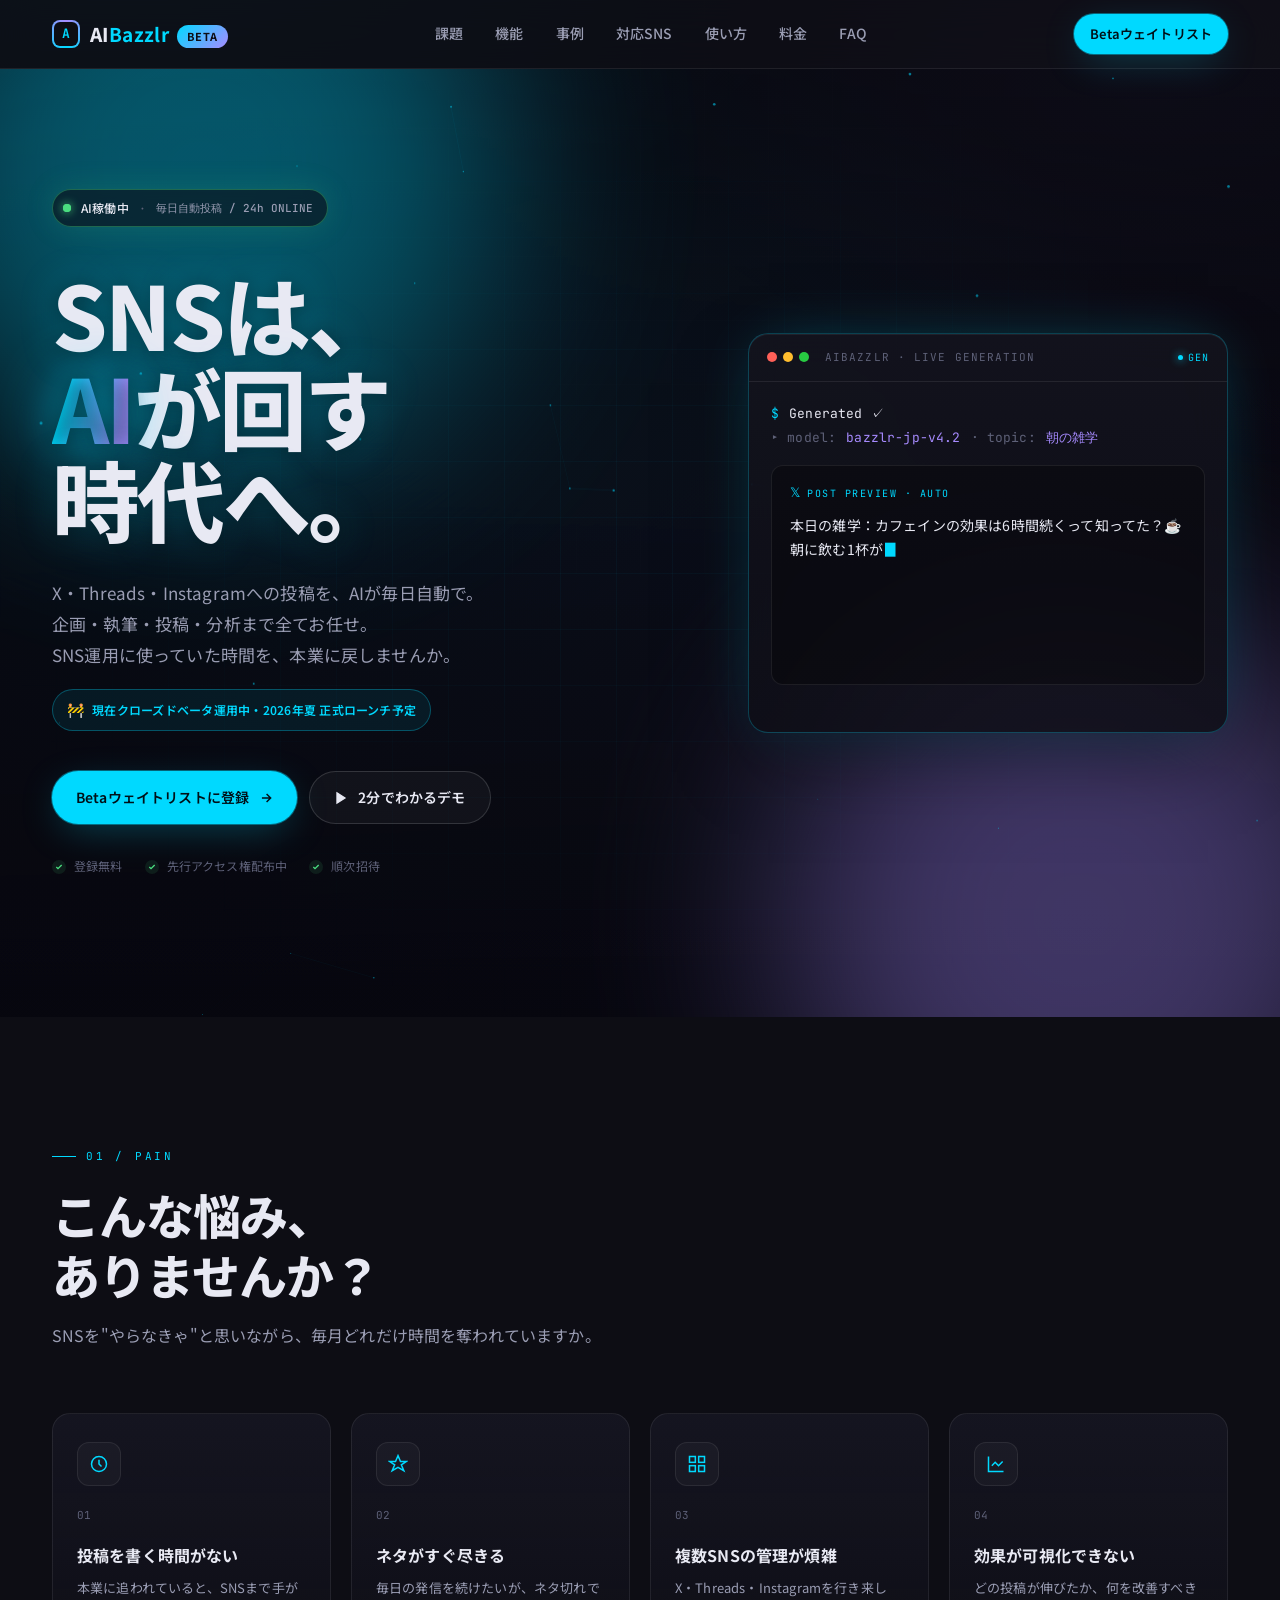
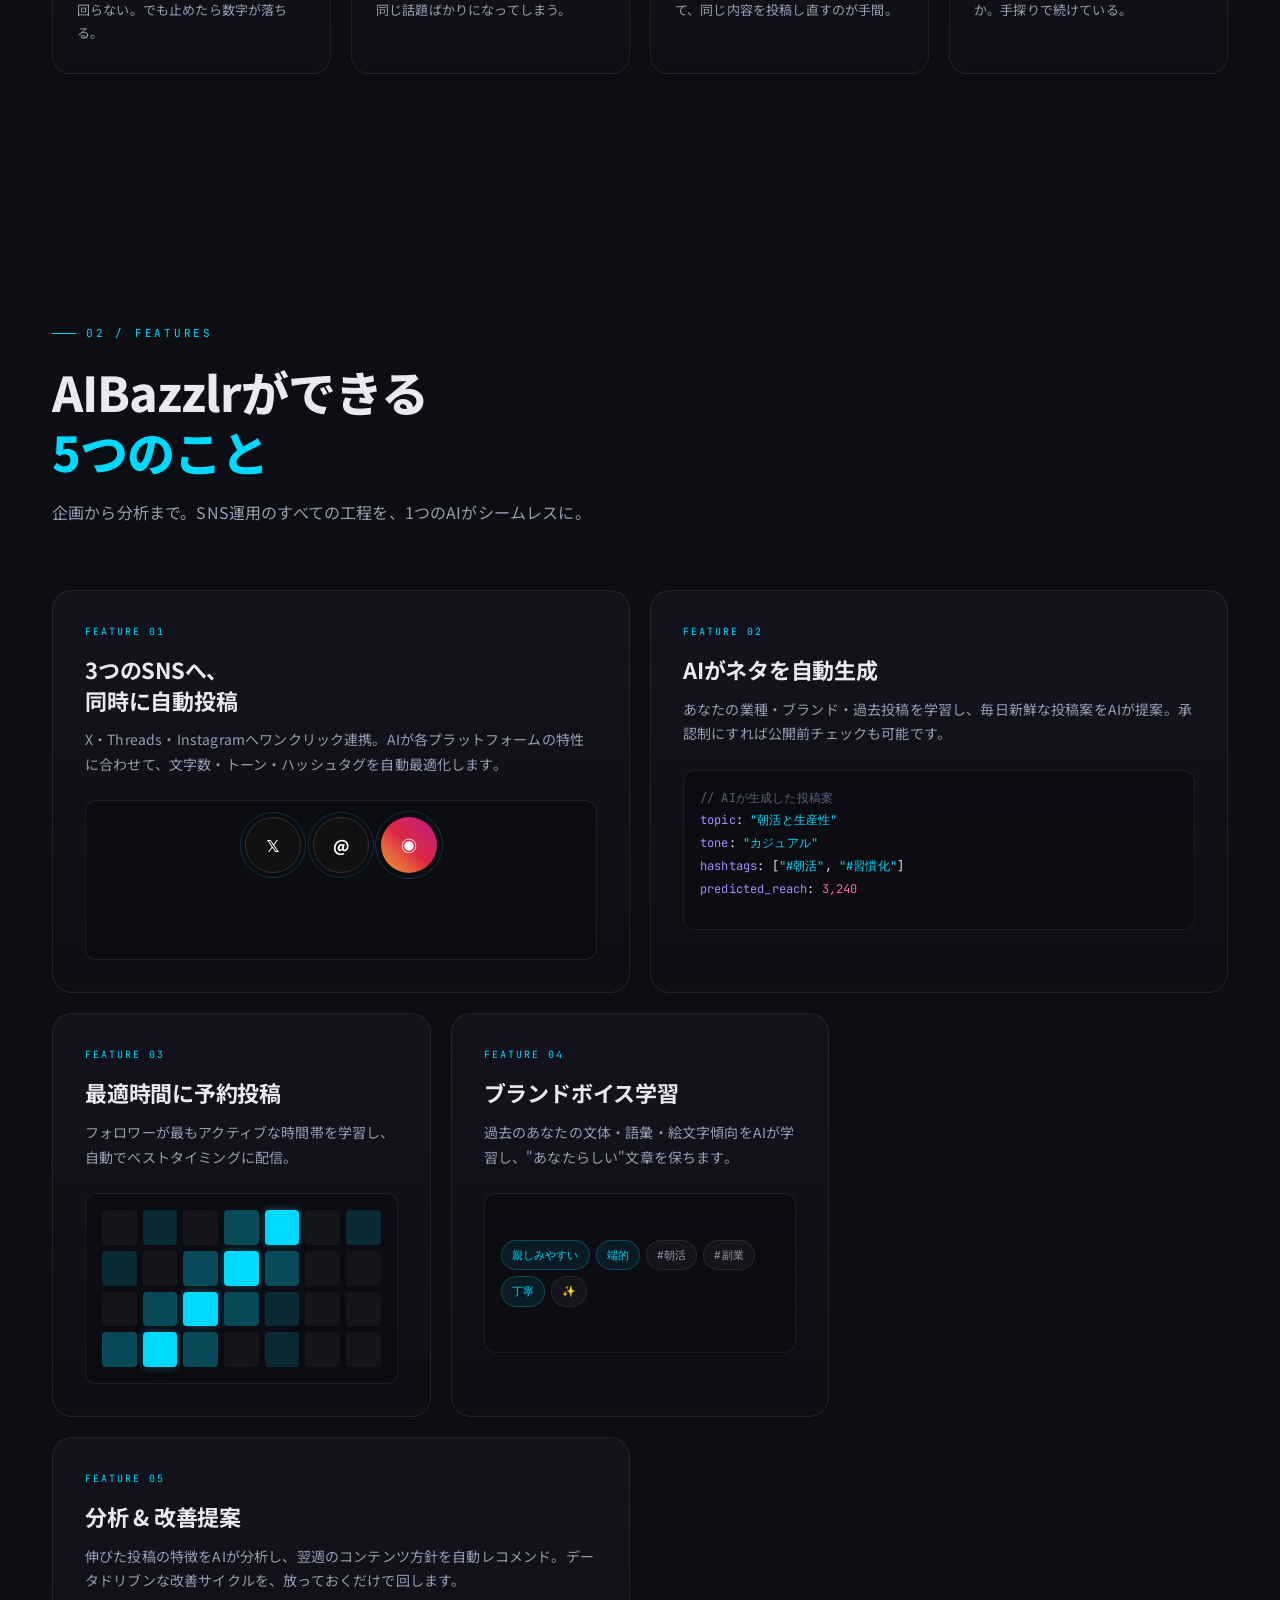
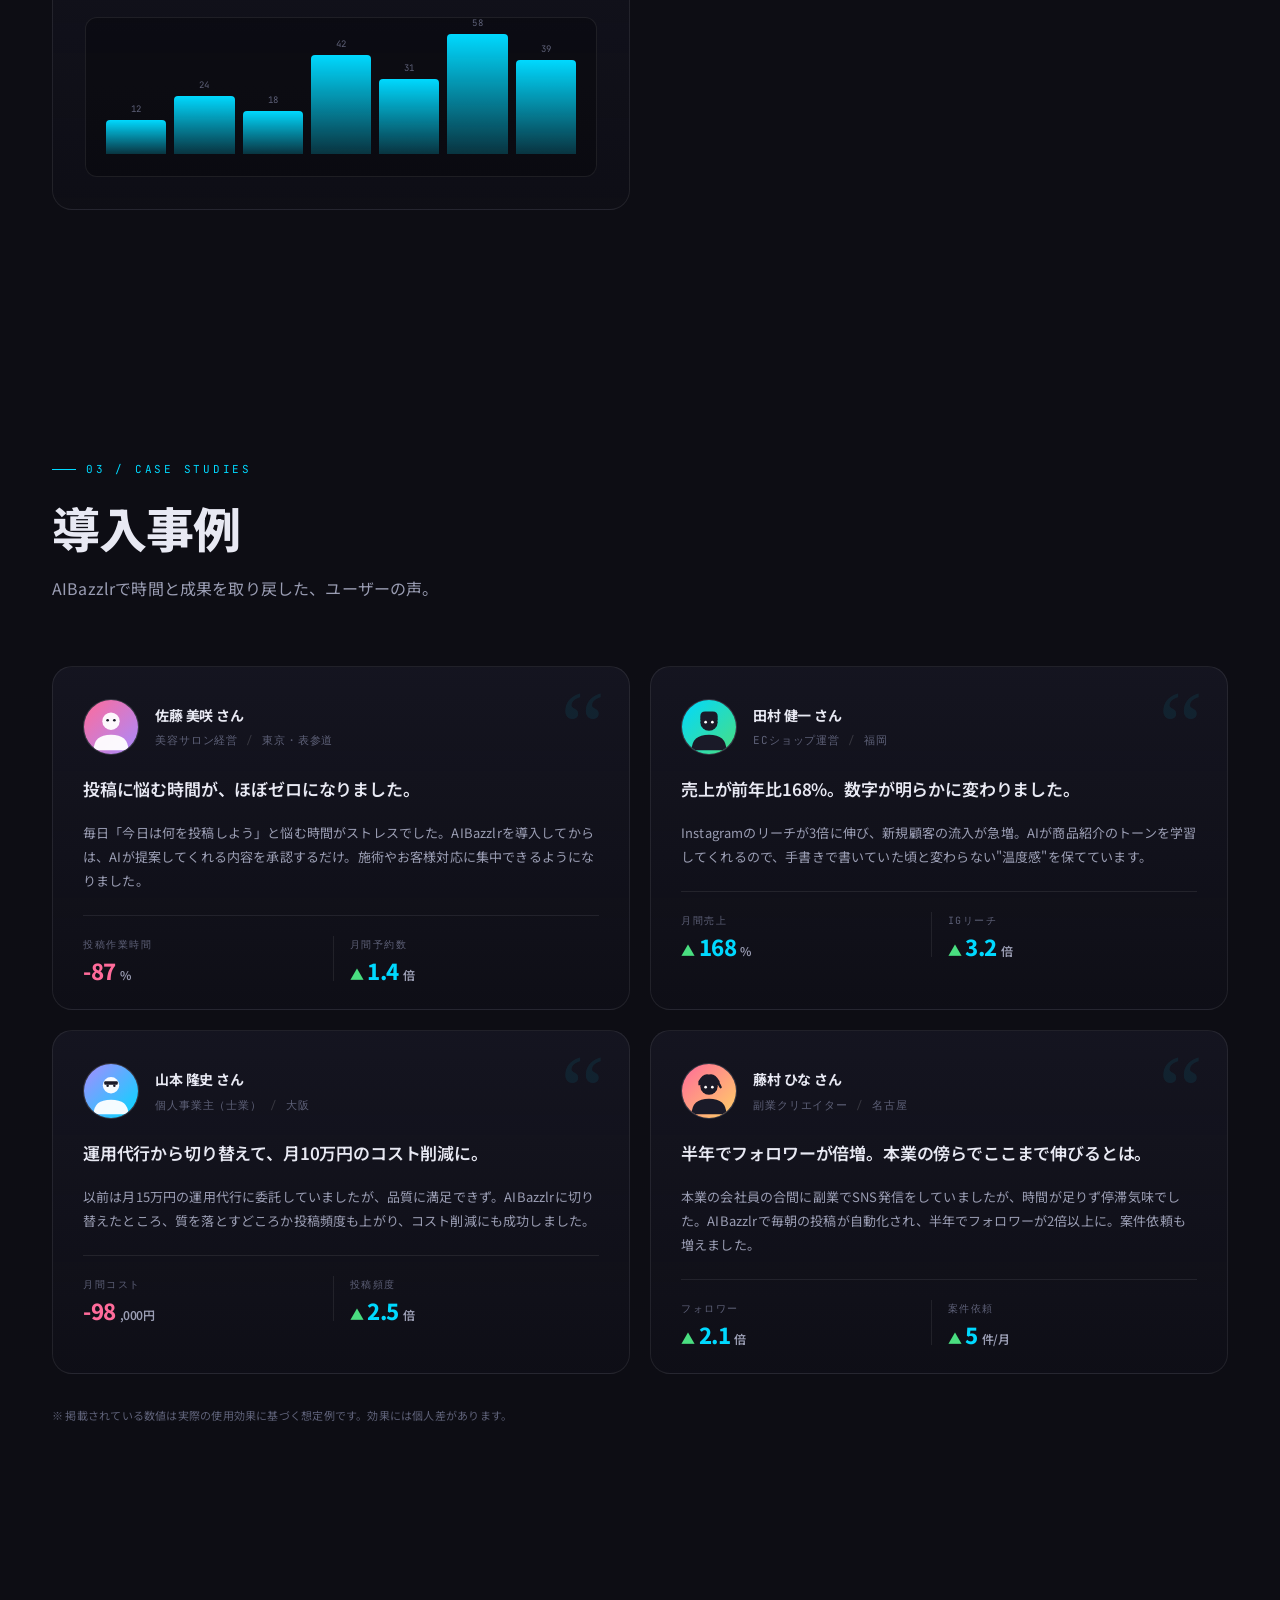
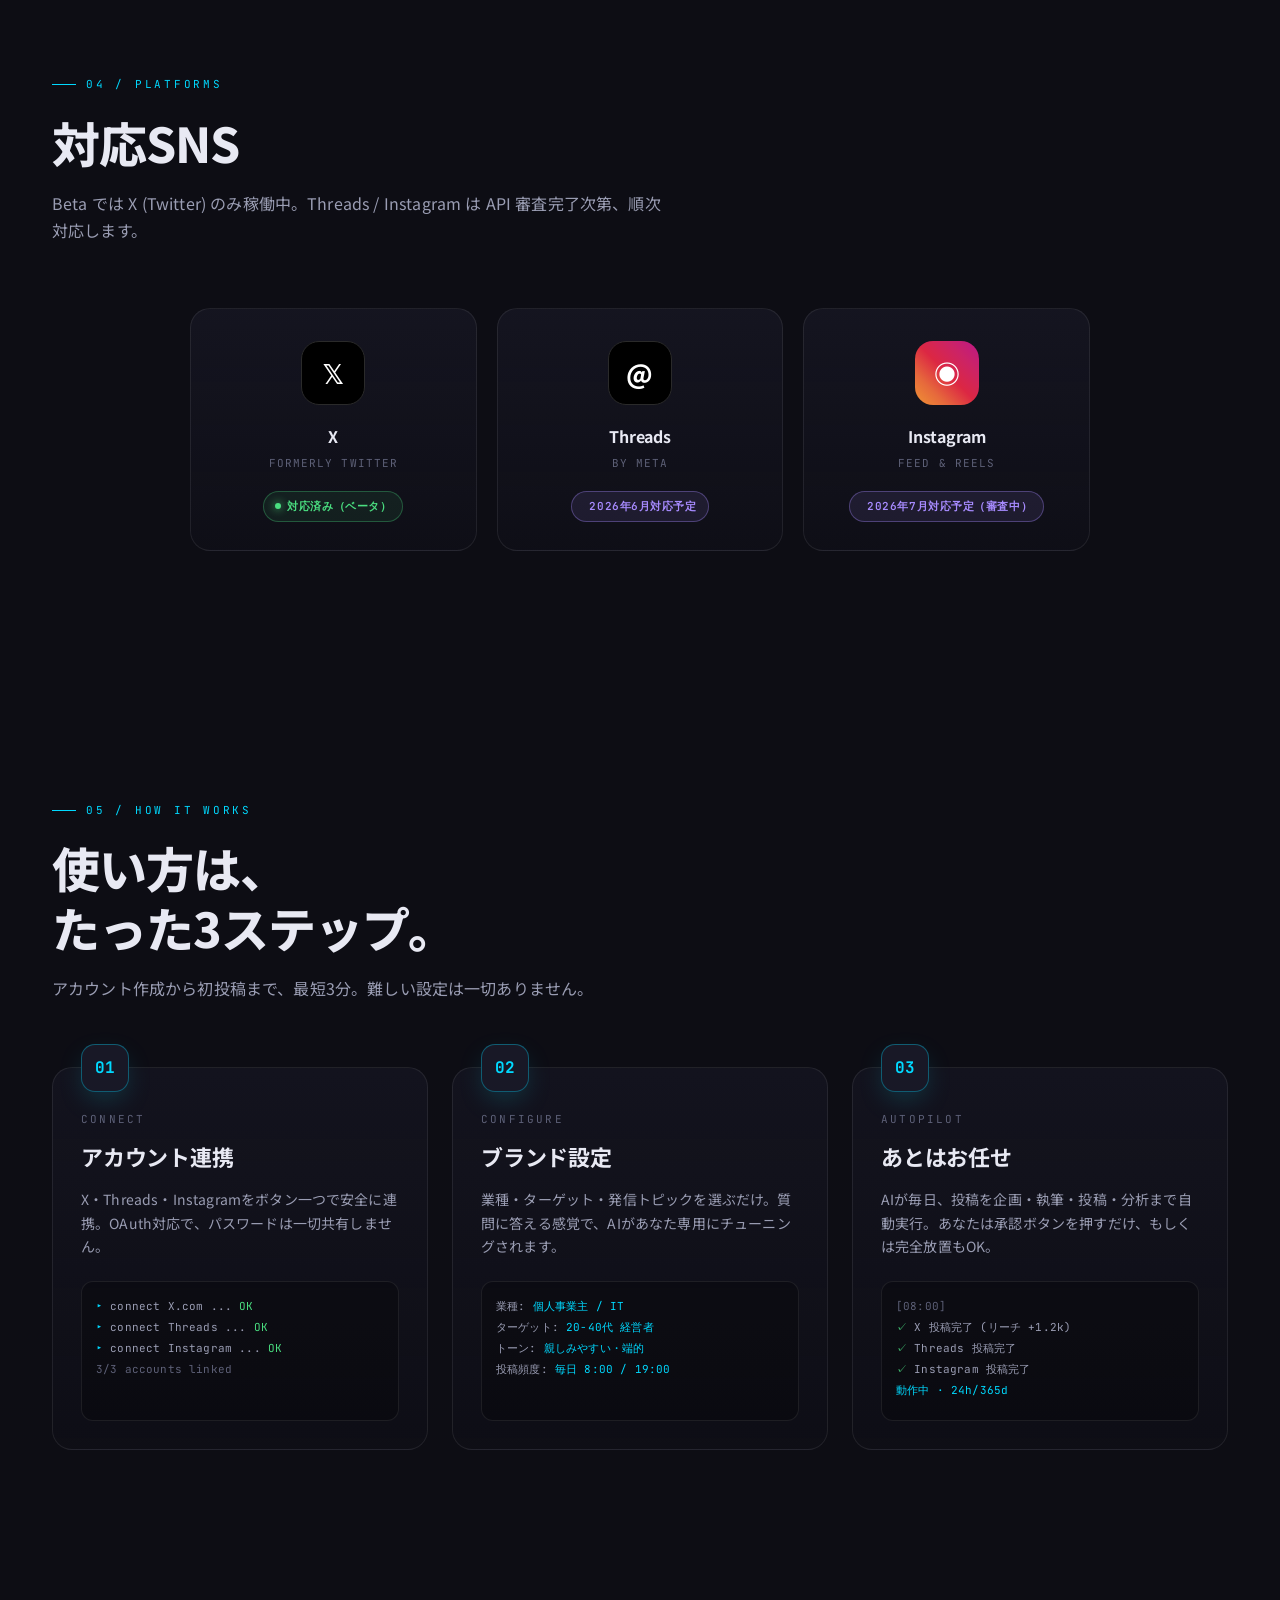
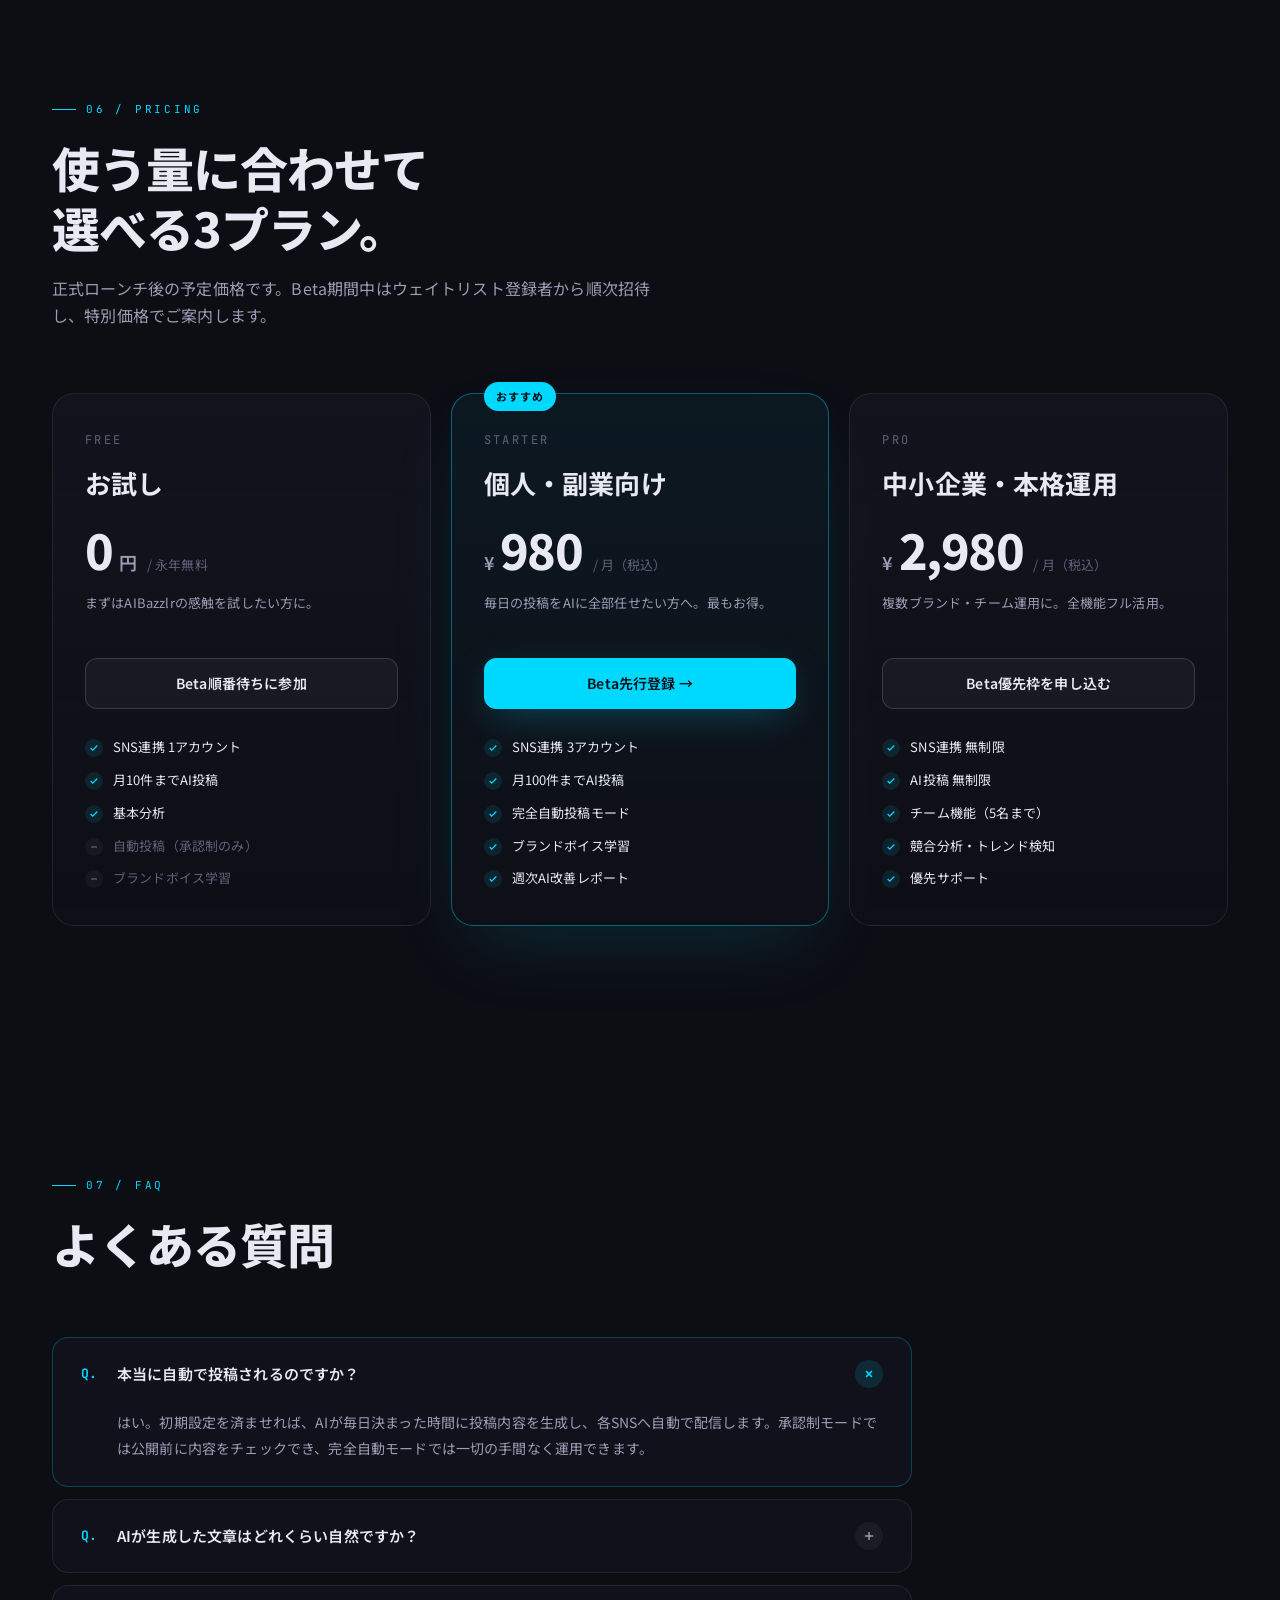
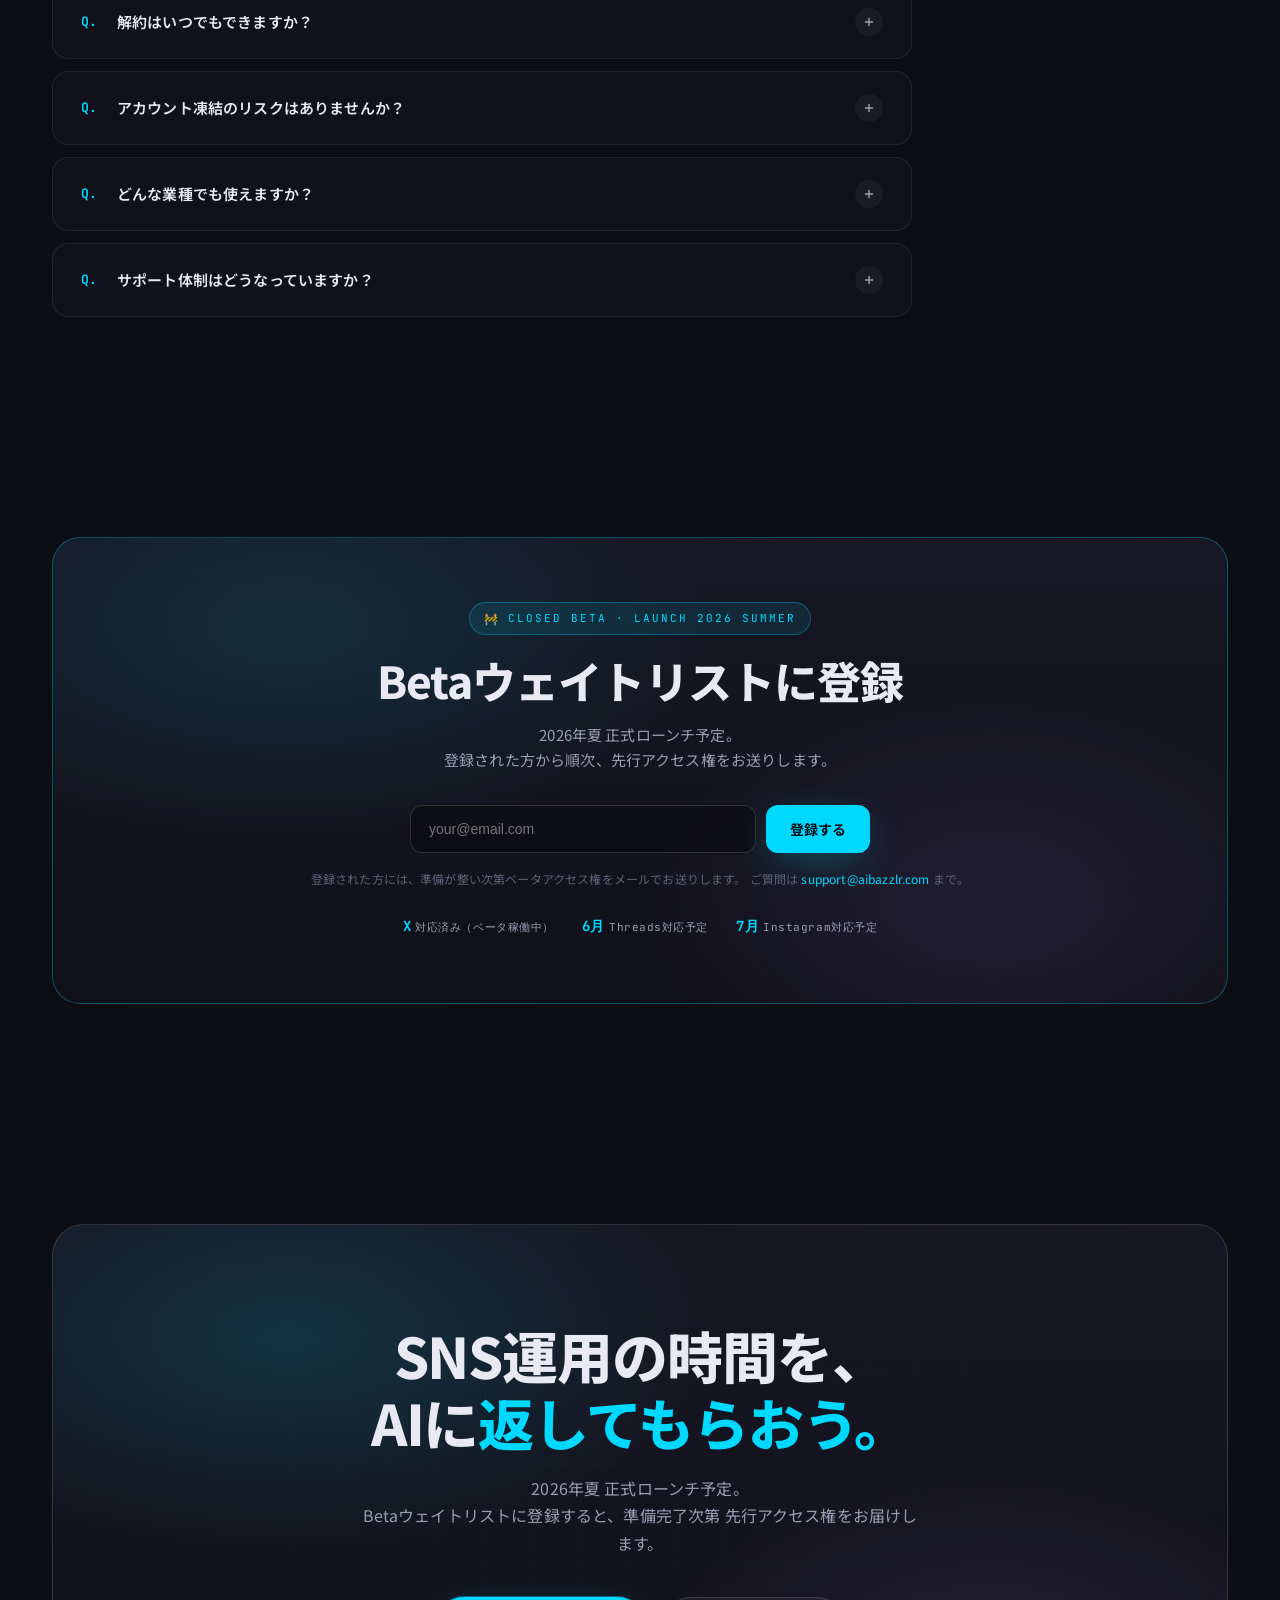
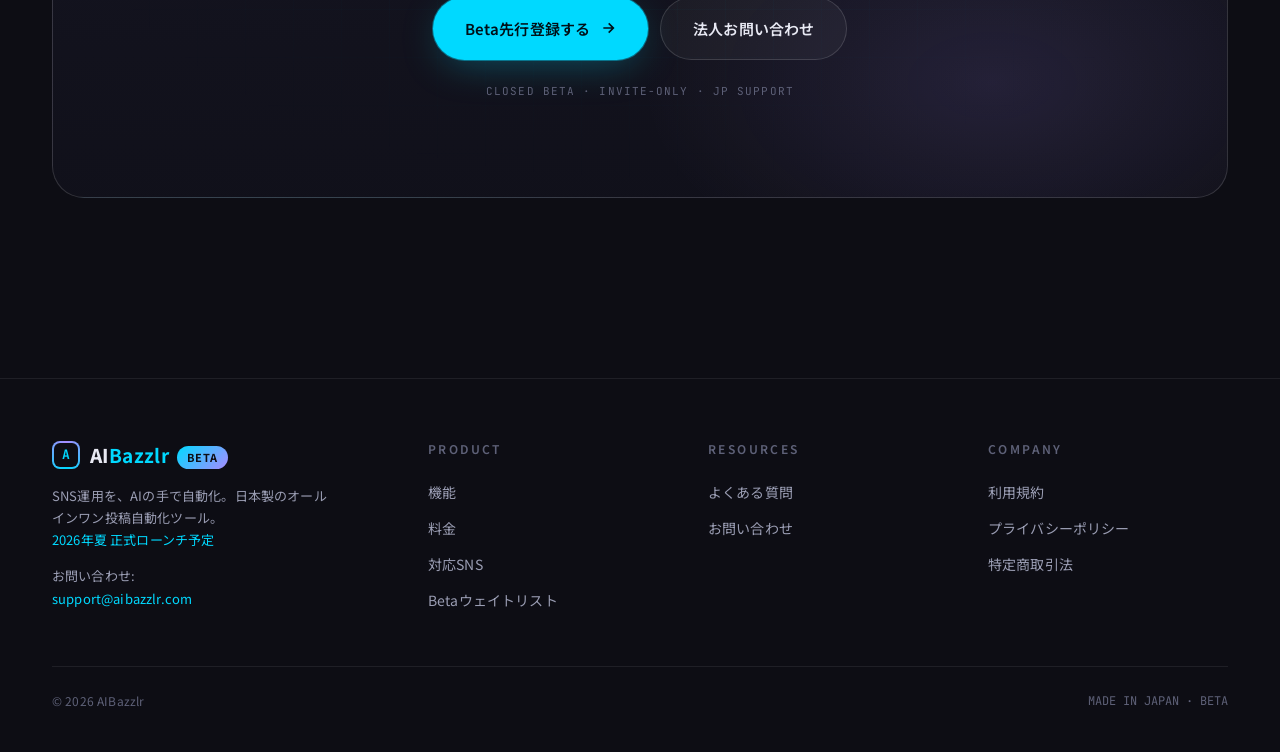
==== index.html @ f36af963 "fix: remove LINE and TikTok from platforms section" ====
<!DOCTYPE html>
<html lang="ja">
<head>
<meta charset="UTF-8">
<meta name="viewport" content="width=device-width, initial-scale=1.0">
<title>AIBazzlr — SNSは、AIが回す時代へ。</title>
<link rel="preconnect" href="https://fonts.googleapis.com">
<link rel="preconnect" href="https://fonts.gstatic.com" crossorigin>
<link href="https://fonts.googleapis.com/css2?family=Noto+Sans+JP:wght@300;400;500;600;700;800;900&family=JetBrains+Mono:wght@400;500;600&display=swap" rel="stylesheet">
<style>
  :root{
    --bg: #0d0d14;
    --bg-2: #12121c;
    --bg-3: #181826;
    --surface: #1a1a28;
    --border: rgba(255,255,255,0.08);
    --border-2: rgba(255,255,255,0.14);
    --text: #e8e9f3;
    --text-2: #9a9db3;
    --text-3: #5e6178;
    --cyan: #00d9ff;
    --cyan-2: #00a8ff;
    --cyan-dim: rgba(0,217,255,0.12);
    --cyan-glow: rgba(0,217,255,0.35);
    --accent-2: #a78bff;
    --accent-3: #ff6b9a;
    --success: #4ade80;
  }

  *{ box-sizing: border-box; margin:0; padding:0; }
  html, body{
    background: var(--bg);
    color: var(--text);
    font-family: "Noto Sans JP", system-ui, sans-serif;
    font-weight: 400;
    letter-spacing: 0.01em;
    line-height: 1.7;
    -webkit-font-smoothing: antialiased;
    overflow-x: hidden;
  }
  .mono{ font-family: "JetBrains Mono", ui-monospace, monospace; letter-spacing: 0; }
  a{ color: inherit; text-decoration: none; }
  button{ font-family: inherit; cursor: pointer; border: none; background: none; color: inherit; }

  /* ============ Global texture ============ */
  body::before{
    content:"";
    position: fixed; inset:0;
    background-image:
      radial-gradient(1200px 600px at 10% -10%, rgba(0,217,255,0.10), transparent 60%),
      radial-gradient(900px 500px at 90% 10%, rgba(167,139,255,0.08), transparent 60%),
      radial-gradient(800px 400px at 50% 110%, rgba(0,217,255,0.06), transparent 60%);
    pointer-events:none;
    z-index: 0;
  }
  body::after{
    content:"";
    position: fixed; inset: 0;
    background-image:
      linear-gradient(rgba(255,255,255,0.02) 1px, transparent 1px),
      linear-gradient(90deg, rgba(255,255,255,0.02) 1px, transparent 1px);
    background-size: 64px 64px;
    mask-image: radial-gradient(ellipse at 50% 30%, rgba(0,0,0,0.9), transparent 70%);
    -webkit-mask-image: radial-gradient(ellipse at 50% 30%, rgba(0,0,0,0.9), transparent 70%);
    pointer-events: none;
    z-index: 0;
  }

  main, nav, footer{ position: relative; z-index: 1; }

  .wrap{ max-width: 1240px; margin: 0 auto; padding: 0 32px; }

  /* ============ NAV ============ */
  nav{
    position: sticky; top: 0;
    backdrop-filter: blur(18px);
    -webkit-backdrop-filter: blur(18px);
    background: rgba(13,13,20,0.7);
    border-bottom: 1px solid var(--border);
    z-index: 50;
  }
  .nav-inner{
    display:flex; align-items:center; justify-content: space-between;
    height: 68px;
  }
  .logo{
    display:flex; align-items:center; gap: 10px;
    font-weight: 800;
    font-size: 19px;
    letter-spacing: 0.02em;
  }
  .logo-mark{
    width: 28px; height: 28px;
    position: relative;
    display: grid; place-items: center;
  }
  .logo-mark::before{
    content:""; position:absolute; inset:0;
    background: conic-gradient(from 180deg at 50% 50%, var(--cyan), var(--accent-2), var(--cyan));
    border-radius: 8px;
    filter: blur(0.5px);
  }
  .logo-mark::after{
    content:""; position:absolute; inset:2px;
    background: var(--bg);
    border-radius: 6px;
  }
  .logo-mark span{
    position: relative; z-index: 1;
    font-family: "JetBrains Mono", monospace;
    font-weight: 700;
    font-size: 13px;
    color: var(--cyan);
  }
  .logo b{ color: var(--cyan); }
  .nav-links{ display:flex; gap: 32px; align-items:center; }
  .nav-links a{
    color: var(--text-2);
    font-size: 14px;
    font-weight: 500;
    transition: color .2s;
  }
  .nav-links a:hover{ color: var(--text); }
  .nav-cta{ display:flex; gap: 10px; align-items:center; }

  /* ============ Beta badge & banner (Phase: closed beta) ============ */
  .beta-badge {
    display: inline-block;
    padding: 2px 10px;
    font-size: 11px;
    font-weight: 700;
    letter-spacing: 0.08em;
    background: linear-gradient(135deg, var(--cyan), var(--accent-2, #a78bff));
    color: #0d0d14;
    border-radius: 999px;
    vertical-align: middle;
    margin-left: 8px;
    text-transform: uppercase;
  }
  .beta-banner {
    display: inline-flex;
    align-items: center;
    gap: 8px;
    margin-top: 18px;
    padding: 8px 14px;
    border-radius: 999px;
    background: rgba(0,217,255,0.08);
    border: 1px solid rgba(0,217,255,0.3);
    color: var(--cyan);
    font-size: 12px;
    font-weight: 600;
    letter-spacing: 0.02em;
  }
  .beta-banner .ic{ font-size: 14px; }

  .pf-status.coming {
    background: rgba(167,139,255,0.10);
    border: 1px solid rgba(167,139,255,0.35);
    color: var(--accent-2, #a78bff);
  }
  .pf-status.coming .dot{
    background: var(--accent-2, #a78bff);
    box-shadow: 0 0 10px rgba(167,139,255,0.5);
  }
  .platform-card.future-eta { opacity: 0.85; }

  /* Waitlist section */
  .waitlist {
    padding: 100px 0;
    position: relative;
  }
  .waitlist-card {
    position: relative;
    padding: 64px 48px;
    border-radius: 28px;
    border: 1px solid rgba(0,217,255,0.3);
    background:
      radial-gradient(600px 300px at 20% 20%, rgba(0,217,255,0.12), transparent 70%),
      radial-gradient(500px 300px at 80% 80%, rgba(167,139,255,0.10), transparent 70%),
      linear-gradient(180deg, rgba(26,26,40,0.85), rgba(18,18,28,0.85));
    text-align: center;
    overflow: hidden;
  }
  .waitlist-card .wl-eyebrow {
    display: inline-flex; align-items: center; gap: 8px;
    padding: 6px 14px;
    border-radius: 999px;
    background: rgba(0,217,255,0.10);
    border: 1px solid rgba(0,217,255,0.3);
    color: var(--cyan);
    font-family: "JetBrains Mono", monospace;
    font-size: 11px;
    letter-spacing: 0.18em;
    text-transform: uppercase;
  }
  .waitlist-card h2 {
    margin-top: 18px;
    font-size: clamp(28px, 4vw, 44px);
    font-weight: 800;
    letter-spacing: -0.02em;
    line-height: 1.25;
  }
  .waitlist-card p.lead {
    margin: 14px auto 0;
    max-width: 560px;
    color: var(--text-2);
    font-size: 15px;
  }
  .waitlist-form {
    margin: 32px auto 0;
    max-width: 460px;
    display: flex;
    flex-wrap: wrap;
    gap: 10px;
  }
  .waitlist-form input[type="email"] {
    flex: 1 1 220px;
    min-width: 0;
    padding: 14px 18px;
    border-radius: 12px;
    border: 1px solid var(--border-2, rgba(255,255,255,0.14));
    background: rgba(13,13,20,0.8);
    color: var(--text);
    font-size: 14px;
    outline: none;
    transition: border-color .2s, box-shadow .2s;
  }
  .waitlist-form input[type="email"]:focus {
    border-color: var(--cyan);
    box-shadow: 0 0 0 3px rgba(0,217,255,0.15);
  }
  .waitlist-form button {
    padding: 14px 24px;
    border-radius: 12px;
    border: none;
    background: var(--cyan);
    color: #001018;
    font-size: 14px;
    font-weight: 700;
    cursor: pointer;
    transition: transform .15s, box-shadow .2s;
    box-shadow: 0 10px 40px -10px rgba(0,217,255,0.4);
  }
  .waitlist-form button:hover { transform: translateY(-1px); }
  .waitlist-card .wl-note {
    margin-top: 16px;
    font-size: 12px;
    color: var(--text-3, #5e6178);
  }
  .waitlist-card .wl-stats {
    margin-top: 26px;
    display: flex;
    flex-wrap: wrap;
    justify-content: center;
    gap: 18px 28px;
    font-family: "JetBrains Mono", monospace;
    font-size: 11px;
    color: var(--text-2);
    letter-spacing: 0.05em;
  }
  .waitlist-card .wl-stats b {
    color: var(--cyan);
    font-size: 14px;
    margin-right: 4px;
  }
  @media (max-width: 640px) {
    .waitlist-card { padding: 48px 24px; }
    .waitlist-form button { flex: 1 1 100%; }
  }

  /* ============ Buttons ============ */
  .btn{
    display:inline-flex; align-items:center; justify-content:center; gap: 10px;
    padding: 14px 24px;
    border-radius: 999px;
    font-size: 14px;
    font-weight: 600;
    transition: transform .15s ease, box-shadow .2s ease, background .2s;
    white-space: nowrap;
    cursor: pointer;
  }
  .btn-sm{ padding: 9px 16px; font-size: 13px; }
  .btn-primary{
    background: var(--cyan);
    color: #001018;
    box-shadow: 0 0 0 1px rgba(0,217,255,0.4), 0 10px 40px -10px var(--cyan-glow);
    position: relative;
    overflow: hidden;
  }
  .btn-primary::before{
    content: "";
    position: absolute;
    top: 0;
    left: -120%;
    width: 60%;
    height: 100%;
    background: linear-gradient(90deg, transparent, rgba(255,255,255,0.5), transparent);
    transform: skewX(-20deg);
    transition: left .6s ease;
  }
  .btn-primary:hover::before{ left: 150%; }
  .btn-primary:hover{
    transform: translateY(-1px);
    box-shadow: 0 0 0 1px rgba(0,217,255,0.8), 0 20px 60px -8px rgba(0,217,255,0.6), 0 0 40px rgba(0,217,255,0.4);
  }
  .btn-ghost{
    color: var(--text);
    background: rgba(255,255,255,0.04);
    border: 1px solid var(--border-2);
  }
  .btn-ghost:hover{
    background: rgba(255,255,255,0.08);
    border-color: rgba(0,217,255,0.35);
  }
  .btn .arrow{ transition: transform .2s; }
  .btn:hover .arrow{ transform: translateX(3px); }

  /* ============ HERO ============ */
  .hero{
    padding: 120px 0 140px;
    position: relative;
    isolation: isolate;
    overflow: hidden;
    min-height: 100vh;
    display: flex;
    align-items: center;
  }
  .hero-bg{
    position: absolute;
    inset: 0;
    z-index: -3;
    background-image: url('https://images.unsplash.com/photo-1518770660439-4636190af475?w=1920&q=90');
    background-size: cover;
    background-position: center;
    transform: scale(1.05);
    filter: saturate(1.1) contrast(1.05);
  }
  .hero-bg::after{
    content: "";
    position: absolute;
    inset: 0;
    background:
      linear-gradient(180deg, rgba(13,13,20,0.65) 0%, rgba(13,13,20,0.82) 50%, rgba(13,13,20,0.98) 100%),
      radial-gradient(ellipse at 30% 40%, rgba(0,217,255,0.18), transparent 60%),
      radial-gradient(ellipse at 70% 60%, rgba(167,139,255,0.14), transparent 60%);
  }
  .hero-grid-overlay{
    position: absolute;
    inset: 0;
    z-index: -2;
    background-image:
      linear-gradient(rgba(0,217,255,0.05) 1px, transparent 1px),
      linear-gradient(90deg, rgba(0,217,255,0.05) 1px, transparent 1px);
    background-size: 56px 56px;
    mask-image: radial-gradient(ellipse at 50% 50%, rgba(0,0,0,0.8), transparent 75%);
    -webkit-mask-image: radial-gradient(ellipse at 50% 50%, rgba(0,0,0,0.8), transparent 75%);
    animation: gridDrift 30s linear infinite;
  }
  @keyframes gridDrift {
    from { background-position: 0 0, 0 0; }
    to { background-position: 56px 56px, 56px 56px; }
  }
  .hero-beam{
    position: absolute;
    inset: 0;
    z-index: -1;
    pointer-events: none;
    overflow: hidden;
  }
  .hero-beam::before,
  .hero-beam::after{
    content: "";
    position: absolute;
    width: 600px; height: 600px;
    border-radius: 50%;
    filter: blur(100px);
    opacity: 0.35;
  }
  .hero-beam::before{
    background: var(--cyan);
    top: -200px; left: -100px;
    animation: beamFloat1 14s ease-in-out infinite;
  }
  .hero-beam::after{
    background: var(--accent-2);
    bottom: -200px; right: -100px;
    animation: beamFloat2 16s ease-in-out infinite;
  }
  @keyframes beamFloat1 {
    0%, 100% { transform: translate(0, 0); }
    50% { transform: translate(150px, 100px); }
  }
  @keyframes beamFloat2 {
    0%, 100% { transform: translate(0, 0); }
    50% { transform: translate(-150px, -80px); }
  }
  .hero-particles{
    position: absolute;
    inset: 0;
    z-index: -1;
    pointer-events: none;
  }
  .hero-mouse-glow{
    position: absolute;
    width: 600px; height: 600px;
    border-radius: 50%;
    background: radial-gradient(circle, rgba(0,217,255,0.12), transparent 60%);
    pointer-events: none;
    z-index: -1;
    transform: translate(-50%, -50%);
    transition: opacity .3s;
    opacity: 0;
  }
  .hero:hover .hero-mouse-glow{ opacity: 1; }

  .hero-grid{
    display: grid;
    grid-template-columns: 1.15fr 1fr;
    gap: 72px;
    align-items: center;
    width: 100%;
  }
  .live-status{
    display: inline-flex;
    align-items: center;
    gap: 10px;
    padding: 8px 14px 8px 10px;
    border-radius: 999px;
    background: rgba(13,13,20,0.6);
    border: 1px solid rgba(74,222,128,0.35);
    backdrop-filter: blur(10px);
    -webkit-backdrop-filter: blur(10px);
    font-size: 12px;
    font-weight: 500;
    color: var(--text);
    margin-bottom: 20px;
    box-shadow: 0 0 30px rgba(74,222,128,0.15);
  }
  .live-status .live-dot{
    width: 8px; height: 8px; border-radius: 50%;
    background: var(--success);
    box-shadow: 0 0 10px var(--success);
    position: relative;
  }
  .live-status .live-dot::after{
    content: "";
    position: absolute;
    inset: 0;
    border-radius: 50%;
    background: var(--success);
    animation: liveRipple 2s ease-out infinite;
  }
  @keyframes liveRipple {
    0% { transform: scale(1); opacity: 0.6; }
    100% { transform: scale(3.5); opacity: 0; }
  }
  .live-status .sep{ color: var(--text-3); }
  .live-status .mono{ color: var(--text-2); font-size: 11px; }

  .eyebrow{
    display:inline-flex; align-items:center; gap: 10px;
    padding: 7px 14px 7px 10px;
    border-radius: 999px;
    background: var(--cyan-dim);
    border: 1px solid rgba(0,217,255,0.25);
    color: var(--cyan);
    font-size: 12px;
    font-weight: 600;
    letter-spacing: 0.04em;
  }
  .eyebrow .dot{
    width: 6px; height: 6px; border-radius: 50%;
    background: var(--cyan);
    box-shadow: 0 0 10px var(--cyan);
    animation: pulse 1.8s ease-in-out infinite;
  }
  @keyframes pulse{ 0%,100%{opacity:1} 50%{opacity:.35} }

  h1.hero-title{
    margin-top: 20px;
    font-size: clamp(48px, 7vw, 88px);
    font-weight: 800;
    line-height: 1.05;
    letter-spacing: -0.03em;
    text-shadow: 0 0 40px rgba(0,217,255,0.25), 0 2px 20px rgba(0,0,0,0.5);
  }
  h1.hero-title .line{
    display: block;
    opacity: 0;
    transform: translateY(20px);
    animation: heroLineIn 1s cubic-bezier(0.2, 0.8, 0.2, 1) forwards;
  }
  h1.hero-title .line:nth-child(1){ animation-delay: 0.1s; }
  h1.hero-title .line:nth-child(2){ animation-delay: 0.25s; }
  h1.hero-title .line:nth-child(3){ animation-delay: 0.4s; }
  @keyframes heroLineIn {
    to { opacity: 1; transform: translateY(0); }
  }
  h1.hero-title .accent{
    background: linear-gradient(100deg, var(--cyan) 20%, var(--accent-2) 80%);
    -webkit-background-clip: text;
    background-clip: text;
    color: transparent;
    filter: drop-shadow(0 0 30px rgba(0,217,255,0.6));
  }
  h1.hero-title .under{
    position: relative;
    display: inline-block;
  }
  h1.hero-title .under::after{
    content:"";
    position:absolute; left: 0; right: 0; bottom: 6px;
    height: 10px;
    background: var(--cyan);
    opacity: 0.25;
    z-index: -1;
    border-radius: 2px;
  }
  .hero-sub{
    margin-top: 32px;
    max-width: 540px;
    color: var(--text-2);
    font-size: 17px;
    line-height: 1.85;
    opacity: 0;
    transform: translateY(15px);
    animation: heroSubIn 1s cubic-bezier(0.2, 0.8, 0.2, 1) 0.7s forwards;
  }
  @keyframes heroSubIn {
    to { opacity: 1; transform: translateY(0); }
  }
  .hero-ctas{
    margin-top: 40px;
    display:flex; flex-wrap: wrap; gap: 12px;
  }
  .hero-trust{
    margin-top: 32px;
    display:flex; flex-wrap: wrap; align-items: center; gap: 22px;
    color: var(--text-3);
    font-size: 12px;
  }
  .hero-trust .bullet{
    display: inline-flex; align-items: center; gap: 8px;
  }
  .hero-trust .check{
    width: 14px; height: 14px; border-radius: 50%;
    display:grid; place-items:center;
    background: rgba(74,222,128,0.1);
    color: var(--success);
  }

  /* ------ Hero typing demo ------ */
  .typing-demo{
    width: 100%;
    max-width: 480px;
    /* Reserve final height up-front so the loop never resizes the card */
    min-height: 400px;
    background: linear-gradient(180deg, rgba(20,20,30,0.85), rgba(14,14,22,0.85));
    border: 1px solid rgba(0,217,255,0.25);
    border-radius: 20px;
    backdrop-filter: blur(18px);
    -webkit-backdrop-filter: blur(18px);
    box-shadow:
      0 30px 80px -20px rgba(0,0,0,0.6),
      0 0 60px -20px rgba(0,217,255,0.4),
      inset 0 1px 0 rgba(255,255,255,0.06);
    overflow: hidden;
    opacity: 0;
    transform: translateY(30px);
    animation: demoIn 1s cubic-bezier(0.2, 0.8, 0.2, 1) 1s forwards;
  }
  @keyframes demoIn {
    to { opacity: 1; transform: translateY(0); }
  }
  .demo-head{
    display: flex;
    align-items: center;
    gap: 10px;
    padding: 14px 18px;
    border-bottom: 1px solid var(--border);
    font-family: "JetBrains Mono", monospace;
    font-size: 11px;
    color: var(--text-3);
    letter-spacing: 0.1em;
  }
  .demo-head .dots{ display: flex; gap: 6px; margin-right: 6px; }
  .demo-head .dots span{
    width: 10px; height: 10px; border-radius: 50%;
    background: rgba(255,255,255,0.12);
  }
  .demo-head .dots span:first-child{ background: #ff6058; }
  .demo-head .dots span:nth-child(2){ background: #ffbd2e; }
  .demo-head .dots span:nth-child(3){ background: #28ca42; }
  .demo-head .title{ flex: 1; text-transform: uppercase; }
  .demo-head .live-mini{
    display: inline-flex;
    align-items: center;
    gap: 5px;
    font-size: 10px;
    color: var(--cyan);
  }
  .demo-head .live-mini::before{
    content: "";
    width: 5px; height: 5px; border-radius: 50%;
    background: var(--cyan);
    box-shadow: 0 0 8px var(--cyan);
    animation: pulse 1.4s ease-in-out infinite;
  }
  .demo-body{
    padding: 20px 22px 22px;
    font-family: "JetBrains Mono", monospace;
    font-size: 13px;
    line-height: 1.9;
  }
  .demo-line{ display: flex; gap: 10px; }
  .demo-line .prompt{ color: var(--cyan); }
  .demo-line .dim{ color: var(--text-3); }
  .demo-line .acc{ color: var(--accent-2); }
  .demo-line .ok{ color: var(--success); }
  .demo-stage{
    margin-top: 14px;
    padding: 16px 18px;
    background: rgba(0,0,0,0.3);
    border: 1px solid var(--border);
    border-radius: 12px;
    /* Lock the stage to its final size so the typing animation never
       triggers a layout shift (was: min-height: 110px) */
    min-height: 220px;
    font-family: "Noto Sans JP", sans-serif;
    font-size: 14px;
    line-height: 1.7;
    color: var(--text);
    position: relative;
    display: flex;
    flex-direction: column;
  }
  .demo-stage .tag{
    display: inline-flex;
    align-items: center;
    gap: 6px;
    font-family: "JetBrains Mono", monospace;
    font-size: 10px;
    color: var(--cyan);
    letter-spacing: 0.15em;
    margin-bottom: 10px;
  }
  .demo-stage .tag::before{
    content: "𝕏";
    font-size: 13px;
  }
  .typed::after{
    content: "▊";
    color: var(--cyan);
    animation: caret 0.9s step-end infinite;
    margin-left: 2px;
  }
  @keyframes caret { 50% { opacity: 0; } }
  .demo-meta{
    display: flex;
    gap: 16px;
    margin-top: auto;             /* push to the bottom of .demo-stage */
    padding-top: 12px;
    border-top: 1px solid var(--border);
    font-family: "JetBrains Mono", monospace;
    font-size: 10px;
    color: var(--text-3);
    letter-spacing: 0.05em;
  }
  .demo-meta span b{ color: var(--cyan); font-weight: 600; margin-right: 3px; }

  /* Layout-shift-free reveal: keep the slot, just toggle visibility+opacity */
  #demoMetaLine,
  .demo-meta {
    visibility: hidden;
    opacity: 0;
    transition: opacity .4s;
  }
  #demoMetaLine.visible,
  .demo-meta.visible {
    visibility: visible;
    opacity: 1;
  }

  /* ------ Hero Visual: AI Dashboard mock ------ */
  .hero-visual{
    position: relative;
    height: 560px;
  }
  .orbit{
    position:absolute; inset: -40px;
    border-radius: 50%;
    border: 1px dashed rgba(0,217,255,0.12);
    animation: spin 40s linear infinite;
  }
  .orbit.o2{ inset: 40px; border-color: rgba(167,139,255,0.1); animation-duration: 60s; animation-direction: reverse; }
  @keyframes spin{ to{ transform: rotate(360deg); } }

  .ai-core{
    position: absolute;
    left: 50%; top: 50%;
    width: 140px; height: 140px;
    transform: translate(-50%, -50%);
    border-radius: 50%;
    display: grid; place-items: center;
    background: radial-gradient(circle at 30% 30%, rgba(0,217,255,0.25), rgba(13,13,20,0.9) 70%);
    border: 1px solid rgba(0,217,255,0.3);
    box-shadow: 0 0 60px rgba(0,217,255,0.2), inset 0 0 30px rgba(0,217,255,0.15);
    z-index: 3;
  }
  .ai-core-inner{
    width: 60px; height: 60px; border-radius: 50%;
    background: radial-gradient(circle, var(--cyan) 0%, transparent 70%);
    animation: coreBreathe 3s ease-in-out infinite;
  }
  @keyframes coreBreathe{ 0%,100%{ transform: scale(1); opacity: .9 } 50%{ transform: scale(1.15); opacity: 1 } }
  .ai-core-label{
    position: absolute;
    bottom: -28px;
    font-family: "JetBrains Mono", monospace;
    font-size: 10px;
    color: var(--cyan);
    letter-spacing: 0.2em;
    white-space: nowrap;
  }

  /* floating post cards */
  .post-card{
    position: absolute;
    width: 240px;
    padding: 14px 16px;
    background: linear-gradient(180deg, rgba(26,26,40,0.92), rgba(18,18,28,0.92));
    border: 1px solid var(--border-2);
    border-radius: 16px;
    backdrop-filter: blur(14px);
    box-shadow: 0 20px 50px -20px rgba(0,0,0,0.6);
    z-index: 2;
  }
  .post-card .pc-head{
    display:flex; align-items:center; gap: 8px;
    margin-bottom: 8px;
  }
  .pc-icon{
    width: 22px; height: 22px; border-radius: 6px;
    display:grid; place-items:center;
    font-size: 11px; font-weight: 700;
    color: #fff;
  }
  .pc-icon.x{ background: #000; border: 1px solid #333; }
  .pc-icon.threads{ background: #000; border: 1px solid #333; }
  .pc-icon.ig{ background: linear-gradient(45deg,#f09433 0%,#e6683c 25%,#dc2743 50%,#cc2366 75%,#bc1888 100%); }
  .pc-name{ font-size: 12px; font-weight: 600; }
  .pc-badge{
    margin-left: auto;
    font-family: "JetBrains Mono", monospace;
    font-size: 9px;
    color: var(--cyan);
    padding: 2px 6px;
    background: var(--cyan-dim);
    border-radius: 4px;
    letter-spacing: 0.1em;
  }
  .pc-body{
    font-size: 12px;
    color: var(--text);
    line-height: 1.6;
  }
  .pc-meta{
    margin-top: 10px;
    display:flex; gap: 14px;
    font-size: 10px;
    color: var(--text-3);
    font-family: "JetBrains Mono", monospace;
  }
  .pc-meta span b{ color: var(--cyan); font-weight: 600; }

  .post-card.c1{ top: 20px; left: 0; animation: float 6s ease-in-out infinite; }
  .post-card.c2{ top: 200px; right: 0; animation: float 7s ease-in-out infinite 1s; }
  .post-card.c3{ bottom: 30px; left: 30px; animation: float 8s ease-in-out infinite 2s; }
  @keyframes float{
    0%,100%{ transform: translateY(0); }
    50%{ transform: translateY(-8px); }
  }

  /* connector lines */
  .connectors{
    position: absolute; inset: 0;
    z-index: 1;
    pointer-events: none;
  }
  .connectors path{
    stroke: rgba(0,217,255,0.4);
    stroke-width: 1;
    fill: none;
    stroke-dasharray: 3 4;
    animation: dash 2s linear infinite;
  }
  @keyframes dash{ to{ stroke-dashoffset: -14; } }

  /* ============ Section chrome ============ */
  section{ position: relative; padding: 120px 0; }
  .section-label{
    display:inline-flex; align-items:center; gap: 10px;
    font-family: "JetBrains Mono", monospace;
    font-size: 11px;
    color: var(--cyan);
    letter-spacing: 0.25em;
    text-transform: uppercase;
  }
  .section-label::before{
    content:""; width: 24px; height: 1px; background: var(--cyan);
  }
  .section-title{
    margin-top: 18px;
    font-size: clamp(32px, 4vw, 48px);
    font-weight: 800;
    letter-spacing: -0.02em;
    line-height: 1.25;
    max-width: 780px;
  }
  .section-lead{
    margin-top: 18px;
    color: var(--text-2);
    font-size: 16px;
    max-width: 620px;
  }
  .section-head{ margin-bottom: 64px; }

  /* ============ Pain ============ */
  .pain-grid{
    display: grid;
    grid-template-columns: repeat(4, 1fr);
    gap: 20px;
  }
  .pain-card{
    position: relative;
    padding: 28px 24px 28px;
    background: linear-gradient(180deg, rgba(26,26,40,0.6), rgba(18,18,28,0.4));
    border: 1px solid var(--border);
    border-radius: 18px;
    transition: border-color .25s, transform .25s;
    overflow: hidden;
  }
  .pain-card::before{
    content:""; position:absolute; top:0; left:0; right:0; height: 1px;
    background: linear-gradient(90deg, transparent, rgba(0,217,255,0.4), transparent);
    opacity: 0; transition: opacity .3s;
  }
  .pain-card:hover{
    border-color: rgba(0,217,255,0.25);
    transform: translateY(-3px);
  }
  .pain-card:hover::before{ opacity: 1; }
  .pain-num{
    font-family: "JetBrains Mono", monospace;
    font-size: 11px;
    color: var(--text-3);
    margin-bottom: 18px;
  }
  .pain-q{
    font-size: 16px;
    font-weight: 700;
    line-height: 1.5;
    margin-bottom: 10px;
  }
  .pain-desc{
    color: var(--text-2);
    font-size: 13px;
    line-height: 1.75;
  }
  .pain-icon{
    width: 44px; height: 44px;
    border-radius: 12px;
    display: grid; place-items: center;
    margin-bottom: 20px;
    background: rgba(255,255,255,0.03);
    border: 1px solid var(--border);
    color: var(--cyan);
  }

  /* ============ Features ============ */
  .features-grid{
    display: grid;
    grid-template-columns: repeat(6, 1fr);
    gap: 20px;
  }
  .feat{
    padding: 32px;
    background: linear-gradient(180deg, rgba(26,26,40,0.5), rgba(18,18,28,0.3));
    border: 1px solid var(--border);
    border-radius: 20px;
    position: relative;
    overflow: hidden;
    transition: border-color .3s;
  }
  .feat:hover{ border-color: rgba(0,217,255,0.2); }
  .feat.large{ grid-column: span 3; }
  .feat.med{ grid-column: span 3; }
  .feat.small{ grid-column: span 2; }

  .feat-tag{
    font-family: "JetBrains Mono", monospace;
    font-size: 10px;
    color: var(--cyan);
    letter-spacing: 0.2em;
  }
  .feat h3{
    margin-top: 14px;
    font-size: 22px;
    font-weight: 700;
    letter-spacing: -0.01em;
    line-height: 1.4;
  }
  .feat p{
    margin-top: 12px;
    color: var(--text-2);
    font-size: 14px;
    line-height: 1.75;
  }
  .feat-visual{
    margin-top: 24px;
    position: relative;
    border-radius: 12px;
    background: rgba(0,0,0,0.25);
    border: 1px solid var(--border);
    padding: 16px;
    min-height: 160px;
  }

  /* feature specific visuals */
  .viz-schedule{
    display: grid;
    grid-template-columns: repeat(7, 1fr);
    gap: 6px;
  }
  .viz-schedule .cell{
    aspect-ratio: 1;
    border-radius: 4px;
    background: rgba(255,255,255,0.04);
  }
  .viz-schedule .cell.active{ background: var(--cyan); box-shadow: 0 0 8px var(--cyan-glow); }
  .viz-schedule .cell.soft{ background: rgba(0,217,255,0.3); }
  .viz-schedule .cell.softer{ background: rgba(0,217,255,0.15); }

  .viz-code{
    font-family: "JetBrains Mono", monospace;
    font-size: 12px;
    line-height: 1.9;
  }
  .viz-code .k{ color: var(--accent-2); }
  .viz-code .s{ color: var(--cyan); }
  .viz-code .c{ color: var(--text-3); }
  .viz-code .n{ color: var(--accent-3); }

  .viz-analytics{
    display:flex; align-items:flex-end; gap: 8px;
    height: 120px;
    padding: 0 4px;
  }
  .viz-analytics .bar{
    flex: 1;
    background: linear-gradient(180deg, var(--cyan), rgba(0,217,255,0.2));
    border-radius: 4px 4px 0 0;
    position: relative;
  }
  .viz-analytics .bar::after{
    content: attr(data-v);
    position: absolute; top: -18px; left: 50%;
    transform: translateX(-50%);
    font-family: "JetBrains Mono", monospace;
    font-size: 9px;
    color: var(--text-3);
  }

  .viz-chips{
    display:flex; flex-wrap: wrap; gap: 6px;
  }
  .chip{
    padding: 5px 10px;
    font-size: 11px;
    font-family: "JetBrains Mono", monospace;
    border-radius: 999px;
    background: rgba(0,217,255,0.08);
    border: 1px solid rgba(0,217,255,0.25);
    color: var(--cyan);
  }
  .chip.soft{
    background: rgba(255,255,255,0.04);
    border-color: var(--border);
    color: var(--text-2);
  }

  .viz-platforms{
    display:flex; gap: 12px; align-items:center; justify-content: center; height: 100%;
  }
  .platform-bubble{
    width: 56px; height: 56px; border-radius: 50%;
    display:grid; place-items:center;
    font-weight: 800;
    color: #fff;
    position: relative;
  }
  .platform-bubble::after{
    content:""; position: absolute; inset: -6px;
    border-radius: 50%;
    border: 1px solid rgba(0,217,255,0.2);
    animation: ring 3s ease-in-out infinite;
  }
  @keyframes ring{ 0%,100%{ transform: scale(1); opacity: .6 } 50%{ transform: scale(1.08); opacity: 1 } }
  .platform-bubble.x{ background:#111; border:1px solid #333; }
  .platform-bubble.th{ background:#111; border:1px solid #333; }
  .platform-bubble.ig{ background: linear-gradient(45deg,#f09433 0%,#e6683c 25%,#dc2743 50%,#cc2366 75%,#bc1888 100%); }

  /* ============ Steps ============ */
  .steps{
    display: grid;
    grid-template-columns: repeat(3, 1fr);
    gap: 24px;
    position: relative;
  }
  .step{
    padding: 36px 28px 28px;
    background: linear-gradient(180deg, rgba(26,26,40,0.5), rgba(18,18,28,0.3));
    border: 1px solid var(--border);
    border-radius: 20px;
    position: relative;
  }
  .step-num{
    position: absolute;
    top: -24px;
    left: 28px;
    width: 48px; height: 48px;
    border-radius: 14px;
    background: var(--bg-3);
    border: 1px solid rgba(0,217,255,0.35);
    display: grid; place-items: center;
    font-family: "JetBrains Mono", monospace;
    font-weight: 700;
    color: var(--cyan);
    font-size: 16px;
    box-shadow: 0 10px 30px -10px var(--cyan-glow);
  }
  .step-kw{
    margin-top: 6px;
    font-family: "JetBrains Mono", monospace;
    font-size: 11px;
    color: var(--text-3);
    letter-spacing: 0.2em;
  }
  .step h3{
    margin-top: 10px;
    font-size: 22px;
    font-weight: 700;
    letter-spacing: -0.01em;
  }
  .step p{
    margin-top: 12px;
    color: var(--text-2);
    font-size: 14px;
  }
  .step-mock{
    margin-top: 22px;
    min-height: 140px;
    background: rgba(0,0,0,0.25);
    border: 1px solid var(--border);
    border-radius: 12px;
    padding: 14px;
    font-family: "JetBrains Mono", monospace;
    font-size: 11px;
    color: var(--text-2);
    line-height: 1.9;
  }
  .step-mock .hl{ color: var(--cyan); }
  .step-mock .ok{ color: var(--success); }

  /* ============ Pricing ============ */
  .price-grid{
    display: grid;
    grid-template-columns: repeat(3, 1fr);
    gap: 20px;
    align-items: stretch;
  }
  .plan{
    padding: 36px 32px;
    background: linear-gradient(180deg, rgba(26,26,40,0.5), rgba(18,18,28,0.3));
    border: 1px solid var(--border);
    border-radius: 22px;
    position: relative;
    display:flex; flex-direction: column;
  }
  .plan.featured{
    border-color: rgba(0,217,255,0.4);
    background: linear-gradient(180deg, rgba(0,217,255,0.06), rgba(18,18,28,0.4));
    box-shadow: 0 30px 80px -20px rgba(0,217,255,0.15);
  }
  .plan.featured::before{
    content: "おすすめ";
    position: absolute;
    top: -12px; left: 32px;
    padding: 5px 12px;
    background: var(--cyan);
    color: #001018;
    font-size: 11px;
    font-weight: 700;
    border-radius: 999px;
    letter-spacing: 0.1em;
  }
  .plan-name{
    font-family: "JetBrains Mono", monospace;
    font-size: 12px;
    color: var(--text-3);
    letter-spacing: 0.2em;
  }
  .plan-h{
    margin-top: 10px;
    font-size: 26px;
    font-weight: 700;
  }
  .plan-price{
    margin-top: 20px;
    display:flex; align-items: baseline; gap: 6px;
  }
  .plan-price .amt{
    font-size: 48px;
    font-weight: 800;
    letter-spacing: -0.03em;
    line-height: 1;
  }
  .plan-price .currency{
    font-size: 18px;
    font-weight: 600;
    color: var(--text-2);
  }
  .plan-price .per{
    font-size: 13px;
    color: var(--text-3);
    margin-left: 4px;
  }
  .plan-desc{
    margin-top: 14px;
    color: var(--text-2);
    font-size: 13px;
    line-height: 1.75;
    min-height: 42px;
  }
  .plan-btn{
    margin-top: 24px;
    display: block;
    width: 100%;
    text-align: center;
    padding: 13px 20px;
    border-radius: 12px;
    border: 1px solid var(--border-2);
    background: rgba(255,255,255,0.04);
    color: var(--text);
    font-size: 14px;
    font-weight: 600;
    transition: all .2s;
  }
  .plan-btn:hover{ background: rgba(255,255,255,0.08); }
  .plan.featured .plan-btn{
    background: var(--cyan);
    color: #001018;
    border-color: var(--cyan);
    box-shadow: 0 10px 40px -10px var(--cyan-glow);
  }
  .plan.featured .plan-btn:hover{ box-shadow: 0 14px 50px -8px var(--cyan-glow); }

  .plan-features{
    margin-top: 28px;
    list-style: none;
    display:flex; flex-direction: column; gap: 12px;
    flex: 1;
  }
  .plan-features li{
    display:flex; gap: 10px;
    font-size: 13px;
    color: var(--text);
    line-height: 1.6;
  }
  .plan-features li .tick{
    flex-shrink: 0;
    width: 18px; height: 18px;
    border-radius: 50%;
    background: rgba(0,217,255,0.1);
    color: var(--cyan);
    display: grid; place-items: center;
    margin-top: 2px;
  }
  .plan-features li.mute{ color: var(--text-3); }
  .plan-features li.mute .tick{ background: rgba(255,255,255,0.04); color: var(--text-3); }

  /* ============ FAQ ============ */
  .faq{
    display: grid;
    grid-template-columns: 1fr;
    gap: 12px;
    max-width: 860px;
  }
  .faq-item{
    border: 1px solid var(--border);
    border-radius: 16px;
    background: rgba(26,26,40,0.4);
    overflow: hidden;
    transition: border-color .2s;
  }
  .faq-item[open]{ border-color: rgba(0,217,255,0.25); }
  .faq-item summary{
    list-style: none;
    padding: 22px 28px;
    display:flex; align-items:center; gap: 16px;
    cursor: pointer;
    font-weight: 600;
    font-size: 15px;
  }
  .faq-item summary::-webkit-details-marker{ display:none; }
  .faq-q-mark{
    font-family: "JetBrains Mono", monospace;
    color: var(--cyan);
    font-size: 13px;
    font-weight: 700;
    min-width: 20px;
  }
  .faq-toggle{
    margin-left:auto;
    width: 28px; height: 28px;
    border-radius: 50%;
    background: rgba(255,255,255,0.04);
    display:grid; place-items:center;
    transition: transform .25s, background .2s;
    color: var(--text-2);
  }
  .faq-item[open] .faq-toggle{
    transform: rotate(45deg);
    background: var(--cyan-dim);
    color: var(--cyan);
  }
  .faq-body{
    padding: 0 28px 24px 64px;
    color: var(--text-2);
    font-size: 14px;
    line-height: 1.85;
  }

  /* ============ Final CTA ============ */
  .final-cta{
    position: relative;
    padding: 96px 48px;
    border-radius: 32px;
    background:
      radial-gradient(600px 300px at 20% 20%, rgba(0,217,255,0.15), transparent 70%),
      radial-gradient(500px 300px at 80% 80%, rgba(167,139,255,0.12), transparent 70%),
      linear-gradient(180deg, rgba(26,26,40,0.8), rgba(18,18,28,0.8));
    border: 1px solid var(--border-2);
    overflow: hidden;
    text-align: center;
  }
  .final-cta::before{
    content:""; position:absolute; inset:0;
    background-image:
      linear-gradient(rgba(0,217,255,0.04) 1px, transparent 1px),
      linear-gradient(90deg, rgba(0,217,255,0.04) 1px, transparent 1px);
    background-size: 48px 48px;
    mask-image: radial-gradient(ellipse at center, rgba(0,0,0,0.8), transparent 70%);
    -webkit-mask-image: radial-gradient(ellipse at center, rgba(0,0,0,0.8), transparent 70%);
  }
  .final-cta > *{ position: relative; z-index: 1; }
  .final-cta h2{
    font-size: clamp(34px, 4.5vw, 56px);
    font-weight: 800;
    letter-spacing: -0.02em;
    line-height: 1.2;
  }
  .final-cta h2 .accent{
    color: var(--cyan);
  }
  .final-cta p{
    margin-top: 20px;
    color: var(--text-2);
    font-size: 16px;
    max-width: 560px;
    margin-left: auto; margin-right: auto;
  }
  .final-ctas{
    margin-top: 40px;
    display:flex; justify-content: center; flex-wrap: wrap; gap: 12px;
  }
  .final-note{
    margin-top: 22px;
    font-family: "JetBrains Mono", monospace;
    font-size: 11px;
    color: var(--text-3);
    letter-spacing: 0.1em;
  }

  /* ============ Footer ============ */
  footer{
    margin-top: 60px;
    padding: 60px 0 40px;
    border-top: 1px solid var(--border);
  }
  .foot-grid{
    display: grid;
    grid-template-columns: 1.4fr 1fr 1fr 1fr;
    gap: 40px;
  }
  .foot-col h4{
    font-size: 12px;
    text-transform: uppercase;
    letter-spacing: 0.2em;
    color: var(--text-3);
    margin-bottom: 16px;
    font-weight: 600;
  }
  .foot-col a{
    display:block;
    color: var(--text-2);
    font-size: 14px;
    padding: 6px 0;
    transition: color .2s;
  }
  .foot-col a:hover{ color: var(--cyan); }
  .foot-tag{
    color: var(--text-2);
    font-size: 13px;
    margin-top: 14px;
    max-width: 280px;
    line-height: 1.7;
  }
  .foot-bot{
    margin-top: 48px;
    padding-top: 24px;
    border-top: 1px solid var(--border);
    display:flex; justify-content: space-between;
    color: var(--text-3);
    font-size: 12px;
  }

  /* ============ Testimonials (導入事例) ============ */
  .cases-grid{
    display: grid;
    grid-template-columns: repeat(2, 1fr);
    gap: 20px;
  }
  .case-card{
    position: relative;
    padding: 32px 30px 28px;
    background: linear-gradient(180deg, rgba(26,26,40,0.6), rgba(18,18,28,0.4));
    border: 1px solid var(--border);
    border-radius: 20px;
    transition: border-color .25s, transform .25s;
    overflow: hidden;
  }
  .case-card:hover{ border-color: rgba(0,217,255,0.25); transform: translateY(-3px); }
  .case-card::before{
    content: "“";
    position: absolute;
    top: 10px; right: 24px;
    font-size: 100px;
    line-height: 1;
    font-family: Georgia, serif;
    color: rgba(0,217,255,0.08);
    pointer-events: none;
  }
  .case-head{
    display: flex;
    align-items: center;
    gap: 16px;
    margin-bottom: 20px;
  }
  .case-avatar{
    flex-shrink: 0;
    width: 56px; height: 56px;
    border-radius: 50%;
    overflow: hidden;
    border: 1px solid var(--border-2);
    background: var(--bg-3);
  }
  .case-avatar svg{ width: 100%; height: 100%; display: block; }
  .case-who .name{
    font-size: 14px;
    font-weight: 700;
    letter-spacing: -0.01em;
  }
  .case-who .meta{
    margin-top: 4px;
    font-size: 11px;
    color: var(--text-3);
    font-family: "JetBrains Mono", monospace;
    letter-spacing: 0.08em;
    display: flex; align-items: center; gap: 8px;
    flex-wrap: wrap;
  }
  .case-who .meta .sep{ color: rgba(255,255,255,0.15); }
  .case-quote{
    font-size: 17px;
    font-weight: 600;
    line-height: 1.65;
    letter-spacing: -0.01em;
    color: var(--text);
    margin-bottom: 18px;
  }
  .case-body{
    color: var(--text-2);
    font-size: 13px;
    line-height: 1.85;
    margin-bottom: 22px;
  }
  .case-stats{
    display: flex;
    gap: 0;
    border-top: 1px solid var(--border);
    padding-top: 20px;
  }
  .case-stat{
    flex: 1;
    padding-right: 16px;
  }
  .case-stat + .case-stat{
    padding-left: 16px;
    border-left: 1px solid var(--border);
  }
  .case-stat .label{
    font-size: 10px;
    color: var(--text-3);
    font-family: "JetBrains Mono", monospace;
    letter-spacing: 0.15em;
    text-transform: uppercase;
    margin-bottom: 6px;
  }
  .case-stat .value{
    display: flex; align-items: baseline; gap: 4px;
    font-size: 22px;
    font-weight: 800;
    letter-spacing: -0.02em;
    color: var(--cyan);
    line-height: 1;
  }
  .case-stat .value .unit{
    font-size: 12px;
    font-weight: 600;
    color: var(--text-2);
  }
  .case-stat .value .arrow{
    font-size: 14px;
    color: var(--success);
  }
  .case-stat.down .value{ color: var(--accent-3); }
  .case-stat.down .value .arrow{ color: var(--accent-3); transform: rotate(90deg); display:inline-block; }

  @media (max-width: 860px){
    .cases-grid{ grid-template-columns: 1fr; }
    .case-stats{ flex-wrap: wrap; }
  }

  /* ============ Platforms (対応SNS) ============ */
  .platforms-grid{
    display: grid;
    grid-template-columns: repeat(3, 1fr);
    gap: 20px;
    max-width: 900px;
    margin: 0 auto;
  }
  .platform-card{
    position: relative;
    padding: 32px 20px 28px;
    background: linear-gradient(180deg, rgba(26,26,40,0.6), rgba(18,18,28,0.4));
    border: 1px solid var(--border);
    border-radius: 20px;
    text-align: center;
    transition: transform .25s, border-color .25s;
    overflow: hidden;
  }
  .platform-card:hover{ transform: translateY(-4px); border-color: var(--border-2); }
  .platform-card .pf-icon{
    width: 64px; height: 64px;
    margin: 0 auto 18px;
    border-radius: 18px;
    display:grid; place-items:center;
    font-size: 26px; font-weight: 800;
    color: #fff;
    position: relative;
  }
  .pf-icon.pf-x{ background: #000; border: 1px solid #2a2a2a; }
  .pf-icon.pf-th{ background: #000; border: 1px solid #2a2a2a; }
  .pf-icon.pf-ig{ background: linear-gradient(45deg,#f09433 0%,#e6683c 25%,#dc2743 50%,#cc2366 75%,#bc1888 100%); }
  .pf-name{
    font-size: 16px;
    font-weight: 700;
    letter-spacing: -0.01em;
  }
  .pf-sub{
    margin-top: 4px;
    font-size: 11px;
    color: var(--text-3);
    font-family: "JetBrains Mono", monospace;
    letter-spacing: 0.1em;
  }
  .pf-status{
    margin-top: 18px;
    display:inline-flex; align-items:center; gap: 6px;
    padding: 5px 11px;
    border-radius: 999px;
    font-size: 11px;
    font-weight: 600;
    font-family: "JetBrains Mono", monospace;
    letter-spacing: 0.05em;
  }
  .pf-status.ready{
    background: rgba(74,222,128,0.08);
    border: 1px solid rgba(74,222,128,0.3);
    color: var(--success);
  }
  .pf-status.ready .dot{
    width: 6px; height: 6px; border-radius: 50%;
    background: var(--success);
    box-shadow: 0 0 8px var(--success);
  }
  .pf-status.dev{
    background: rgba(255,255,255,0.04);
    border: 1px solid var(--border-2);
    color: var(--text-3);
  }

  /* soon card variant (kept for future "近日対応" use) */
  .platform-card.soon{
    border-color: rgba(0,217,255,0.35);
    background:
      radial-gradient(300px 180px at 50% 0%, rgba(0,217,255,0.12), transparent 70%),
      linear-gradient(180deg, rgba(26,26,40,0.8), rgba(18,18,28,0.5));
    box-shadow: 0 20px 60px -20px rgba(0,217,255,0.25);
  }
  .platform-card.soon::before{
    content:"";
    position: absolute;
    inset: -1px;
    border-radius: 20px;
    padding: 1px;
    background: conic-gradient(from var(--angle,0deg), transparent 0deg, var(--cyan) 60deg, var(--accent-2) 120deg, transparent 180deg, transparent 360deg);
    -webkit-mask: linear-gradient(#000 0 0) content-box, linear-gradient(#000 0 0);
    -webkit-mask-composite: xor;
            mask-composite: exclude;
    animation: rotAngle 4s linear infinite;
    pointer-events: none;
  }
  @property --angle {
    syntax: '<angle>';
    inherits: false;
    initial-value: 0deg;
  }
  @keyframes rotAngle{ to{ --angle: 360deg; } }
  /* fallback shimmer when @property not supported */
  @keyframes shimmerSweep{
    0%{ transform: translateX(-120%) skewX(-20deg); }
    100%{ transform: translateX(220%) skewX(-20deg); }
  }
  .platform-card.soon .shimmer{
    position: absolute;
    top: 0; left: 0;
    width: 40%; height: 100%;
    background: linear-gradient(90deg, transparent, rgba(0,217,255,0.15), transparent);
    animation: shimmerSweep 3s ease-in-out infinite;
    pointer-events: none;
  }
  .pf-badge-soon{
    position: absolute;
    top: -10px; left: 50%;
    transform: translateX(-50%);
    padding: 5px 14px;
    font-size: 11px;
    font-weight: 700;
    letter-spacing: 0.1em;
    font-family: "JetBrains Mono", monospace;
    color: #001018;
    background: linear-gradient(90deg, var(--cyan), var(--accent-2));
    border-radius: 999px;
    box-shadow: 0 0 20px rgba(0,217,255,0.5);
    white-space: nowrap;
  }
  .pf-badge-soon::before{
    content: "✦";
    margin-right: 6px;
  }
  .platform-card.soon .pf-icon{
    box-shadow: 0 0 30px rgba(6,199,85,0.35);
  }
  .platform-card.soon .pf-status{
    background: rgba(0,217,255,0.1);
    border: 1px solid rgba(0,217,255,0.4);
    color: var(--cyan);
  }
  .platform-card.soon .pf-status .dot{
    width: 6px; height: 6px; border-radius: 50%;
    background: var(--cyan);
    box-shadow: 0 0 10px var(--cyan);
    animation: pulse 1.4s ease-in-out infinite;
  }

  @media (max-width: 960px){
    .platforms-grid{
      grid-template-columns: repeat(2, 1fr);
      max-width: 560px;
    }
  }
  @media (max-width: 480px){
    .platforms-grid{
      grid-template-columns: 1fr;
      max-width: 360px;
    }
  }

  /* ============ Responsive ============ */
  @media (max-width: 960px){
    .hero-grid{ grid-template-columns: 1fr; gap: 48px; }
    .hero-visual{ height: 420px; margin-top: 20px; }
    .typing-demo{ max-width: 100%; }
    .hero{ min-height: auto; padding: 100px 0 100px; }
    .pain-grid{ grid-template-columns: repeat(2, 1fr); }
    .features-grid{ grid-template-columns: 1fr; }
    .feat.large, .feat.med, .feat.small{ grid-column: span 1; }
    .steps, .price-grid{ grid-template-columns: 1fr; }
    .foot-grid{ grid-template-columns: 1fr 1fr; }
    .nav-links{ display: none; }
  }
  @media (max-width: 560px){
    .pain-grid{ grid-template-columns: 1fr; }
    .hero{ padding: 60px 0 80px; }
    section{ padding: 80px 0; }
    .final-cta{ padding: 60px 24px; }
  }

  /* reveal */
  .reveal{ opacity: 1; transform: none; transition: opacity .7s ease, transform .7s ease; }
  .reveal.pending{ opacity: 0; transform: translateY(24px); }
  .reveal.in{ opacity: 1; transform: none; }
</style>
</head>
<body>

<nav>
  <div class="wrap nav-inner">
    <div class="logo">
      <div class="logo-mark"><span>A</span></div>
      <div>AI<b>Bazzlr</b><span class="beta-badge">Beta</span></div>
    </div>
    <div class="nav-links">
      <a href="#pain">課題</a>
      <a href="#features">機能</a>
      <a href="#cases">事例</a>
      <a href="#platforms">対応SNS</a>
      <a href="#steps">使い方</a>
      <a href="#pricing">料金</a>
      <a href="#faq">FAQ</a>
    </div>
    <div class="nav-cta">
      <a href="#waitlist" class="btn btn-primary btn-sm">Betaウェイトリスト</a>
    </div>
  </div>
</nav>

<main>

<!-- =============== HERO =============== -->
<section class="hero">
  <div class="hero-bg"></div>
  <div class="hero-grid-overlay"></div>
  <div class="hero-beam"></div>
  <canvas class="hero-particles" id="heroParticles"></canvas>
  <div class="hero-mouse-glow" id="heroMouseGlow"></div>

  <div class="wrap hero-grid">
    <div>
      <div class="live-status">
        <span class="live-dot"></span>
        <span>AI稼働中</span>
        <span class="sep">·</span>
        <span class="mono">毎日自動投稿 / 24h ONLINE</span>
      </div>
      <h1 class="hero-title">
        <span class="line">SNSは、</span>
        <span class="line"><span class="accent">AI</span>が回す</span>
        <span class="line">時代へ。</span>
      </h1>
      <p class="hero-sub">
        X・Threads・Instagramへの投稿を、AIが毎日自動で。<br>
        企画・執筆・投稿・分析まで全てお任せ。<br>
        SNS運用に使っていた時間を、本業に戻しませんか。
      </p>
      <div class="beta-banner">
        <span class="ic">🚧</span>
        <span>現在クローズドベータ運用中・2026年夏 正式ローンチ予定</span>
      </div>
      <div class="hero-ctas">
        <a href="#waitlist" class="btn btn-primary">
          Betaウェイトリストに登録
          <svg class="arrow" width="14" height="14" viewBox="0 0 24 24" fill="none" stroke="currentColor" stroke-width="2.5"><path d="M5 12h14M13 5l7 7-7 7"/></svg>
        </a>
        <a href="#demo" class="btn btn-ghost">
          <svg width="14" height="14" viewBox="0 0 24 24" fill="none" stroke="currentColor" stroke-width="2"><polygon points="5 3 19 12 5 21 5 3" fill="currentColor"/></svg>
          2分でわかるデモ
        </a>
      </div>
      <div class="hero-trust">
        <span class="bullet"><span class="check"><svg width="8" height="8" viewBox="0 0 24 24" fill="none" stroke="currentColor" stroke-width="4"><polyline points="20 6 9 17 4 12"/></svg></span>登録無料</span>
        <span class="bullet"><span class="check"><svg width="8" height="8" viewBox="0 0 24 24" fill="none" stroke="currentColor" stroke-width="4"><polyline points="20 6 9 17 4 12"/></svg></span>先行アクセス権配布中</span>
        <span class="bullet"><span class="check"><svg width="8" height="8" viewBox="0 0 24 24" fill="none" stroke="currentColor" stroke-width="4"><polyline points="20 6 9 17 4 12"/></svg></span>順次招待</span>
      </div>
    </div>

    <div style="display:flex; justify-content: flex-end;">
      <div class="typing-demo">
        <div class="demo-head">
          <div class="dots"><span></span><span></span><span></span></div>
          <div class="title">AIBazzlr · Live Generation</div>
          <div class="live-mini">GEN</div>
        </div>
        <div class="demo-body">
          <div class="demo-line"><span class="prompt">$</span><span id="demoStatus">Generating post...</span></div>
          <div class="demo-line" id="demoMetaLine">
            <span class="dim">▸ model:</span><span class="acc">bazzlr-jp-v4.2</span>
            <span class="dim">· topic:</span><span class="acc">朝の雑学</span>
          </div>
          <div class="demo-stage">
            <div class="tag">POST PREVIEW · AUTO</div>
            <div class="typed" id="demoTyped"></div>
            <div class="demo-meta" id="demoMetaBottom">
              <span><b>▲24%</b>エンゲージ予測</span>
              <span><b>08:00</b>配信予約</span>
              <span><b>3</b>SNSへ同時投稿</span>
            </div>
          </div>
        </div>
      </div>
    </div>
  </div>
</section>

<!-- =============== PAIN =============== -->
<section id="pain">
  <div class="wrap">
    <div class="section-head reveal">
      <span class="section-label">01 / PAIN</span>
      <h2 class="section-title">こんな悩み、<br>ありませんか？</h2>
      <p class="section-lead">SNSを"やらなきゃ"と思いながら、毎月どれだけ時間を奪われていますか。</p>
    </div>

    <div class="pain-grid">
      <div class="pain-card reveal">
        <div class="pain-icon">
          <svg width="20" height="20" viewBox="0 0 24 24" fill="none" stroke="currentColor" stroke-width="1.8"><circle cx="12" cy="12" r="9"/><path d="M12 7v5l3 3"/></svg>
        </div>
        <div class="pain-num mono">01</div>
        <div class="pain-q">投稿を書く時間がない</div>
        <div class="pain-desc">本業に追われていると、SNSまで手が回らない。でも止めたら数字が落ちる。</div>
      </div>
      <div class="pain-card reveal">
        <div class="pain-icon">
          <svg width="20" height="20" viewBox="0 0 24 24" fill="none" stroke="currentColor" stroke-width="1.8"><path d="M12 2l3 7h7l-6 4 3 7-7-4-7 4 3-7-6-4h7z"/></svg>
        </div>
        <div class="pain-num mono">02</div>
        <div class="pain-q">ネタがすぐ尽きる</div>
        <div class="pain-desc">毎日の発信を続けたいが、ネタ切れで同じ話題ばかりになってしまう。</div>
      </div>
      <div class="pain-card reveal">
        <div class="pain-icon">
          <svg width="20" height="20" viewBox="0 0 24 24" fill="none" stroke="currentColor" stroke-width="1.8"><rect x="3" y="3" width="7" height="7"/><rect x="14" y="3" width="7" height="7"/><rect x="3" y="14" width="7" height="7"/><rect x="14" y="14" width="7" height="7"/></svg>
        </div>
        <div class="pain-num mono">03</div>
        <div class="pain-q">複数SNSの管理が煩雑</div>
        <div class="pain-desc">X・Threads・Instagramを行き来して、同じ内容を投稿し直すのが手間。</div>
      </div>
      <div class="pain-card reveal">
        <div class="pain-icon">
          <svg width="20" height="20" viewBox="0 0 24 24" fill="none" stroke="currentColor" stroke-width="1.8"><path d="M3 3v18h18"/><path d="M7 14l4-4 4 4 5-5"/></svg>
        </div>
        <div class="pain-num mono">04</div>
        <div class="pain-q">効果が可視化できない</div>
        <div class="pain-desc">どの投稿が伸びたか、何を改善すべきか。手探りで続けている。</div>
      </div>
    </div>
  </div>
</section>

<!-- =============== FEATURES =============== -->
<section id="features">
  <div class="wrap">
    <div class="section-head reveal">
      <span class="section-label">02 / FEATURES</span>
      <h2 class="section-title">AIBazzlrができる<br><span style="color:var(--cyan)">5つのこと</span></h2>
      <p class="section-lead">企画から分析まで。SNS運用のすべての工程を、1つのAIがシームレスに。</p>
    </div>

    <div class="features-grid">

      <div class="feat large reveal">
        <div class="feat-tag mono">FEATURE 01</div>
        <h3>3つのSNSへ、<br>同時に自動投稿</h3>
        <p>X・Threads・Instagramへワンクリック連携。AIが各プラットフォームの特性に合わせて、文字数・トーン・ハッシュタグを自動最適化します。</p>
        <div class="feat-visual">
          <div class="viz-platforms">
            <div class="platform-bubble x">𝕏</div>
            <div class="platform-bubble th">@</div>
            <div class="platform-bubble ig">◉</div>
          </div>
        </div>
      </div>

      <div class="feat med reveal">
        <div class="feat-tag mono">FEATURE 02</div>
        <h3>AIがネタを自動生成</h3>
        <p>あなたの業種・ブランド・過去投稿を学習し、毎日新鮮な投稿案をAIが提案。承認制にすれば公開前チェックも可能です。</p>
        <div class="feat-visual">
          <div class="viz-code">
            <div><span class="c">// AIが生成した投稿案</span></div>
            <div><span class="k">topic</span>: <span class="s">"朝活と生産性"</span></div>
            <div><span class="k">tone</span>: <span class="s">"カジュアル"</span></div>
            <div><span class="k">hashtags</span>: [<span class="s">"#朝活"</span>, <span class="s">"#習慣化"</span>]</div>
            <div><span class="k">predicted_reach</span>: <span class="n">3,240</span></div>
          </div>
        </div>
      </div>

      <div class="feat small reveal">
        <div class="feat-tag mono">FEATURE 03</div>
        <h3>最適時間に予約投稿</h3>
        <p>フォロワーが最もアクティブな時間帯を学習し、自動でベストタイミングに配信。</p>
        <div class="feat-visual">
          <div class="viz-schedule">
            <div class="cell"></div><div class="cell softer"></div><div class="cell"></div><div class="cell soft"></div><div class="cell active"></div><div class="cell"></div><div class="cell softer"></div>
            <div class="cell softer"></div><div class="cell"></div><div class="cell soft"></div><div class="cell active"></div><div class="cell soft"></div><div class="cell"></div><div class="cell"></div>
            <div class="cell"></div><div class="cell soft"></div><div class="cell active"></div><div class="cell soft"></div><div class="cell softer"></div><div class="cell"></div><div class="cell"></div>
            <div class="cell soft"></div><div class="cell active"></div><div class="cell soft"></div><div class="cell"></div><div class="cell softer"></div><div class="cell"></div><div class="cell"></div>
          </div>
        </div>
      </div>

      <div class="feat small reveal">
        <div class="feat-tag mono">FEATURE 04</div>
        <h3>ブランドボイス学習</h3>
        <p>過去のあなたの文体・語彙・絵文字傾向をAIが学習し、"あなたらしい"文章を保ちます。</p>
        <div class="feat-visual" style="display:flex; align-items:center;">
          <div class="viz-chips">
            <div class="chip">親しみやすい</div>
            <div class="chip">端的</div>
            <div class="chip soft">#朝活</div>
            <div class="chip soft">#副業</div>
            <div class="chip">丁寧</div>
            <div class="chip soft">✨️</div>
          </div>
        </div>
      </div>

      <div class="feat med reveal">
        <div class="feat-tag mono">FEATURE 05</div>
        <h3>分析 & 改善提案</h3>
        <p>伸びた投稿の特徴をAIが分析し、翌週のコンテンツ方針を自動レコメンド。データドリブンな改善サイクルを、放っておくだけで回します。</p>
        <div class="feat-visual">
          <div class="viz-analytics">
            <div class="bar" data-v="12" style="height:28%"></div>
            <div class="bar" data-v="24" style="height:48%"></div>
            <div class="bar" data-v="18" style="height:36%"></div>
            <div class="bar" data-v="42" style="height:82%"></div>
            <div class="bar" data-v="31" style="height:62%"></div>
            <div class="bar" data-v="58" style="height:100%"></div>
            <div class="bar" data-v="39" style="height:78%"></div>
          </div>
        </div>
      </div>

    </div>
  </div>
</section>

<!-- =============== CASES (導入事例) =============== -->
<section id="cases">
  <div class="wrap">
    <div class="section-head reveal">
      <span class="section-label">03 / CASE STUDIES</span>
      <h2 class="section-title">導入事例</h2>
      <p class="section-lead">AIBazzlrで時間と成果を取り戻した、ユーザーの声。</p>
    </div>

    <div class="cases-grid">

      <!-- Case 1: 美容サロン -->
      <div class="case-card reveal">
        <div class="case-head">
          <div class="case-avatar">
            <svg viewBox="0 0 56 56" xmlns="http://www.w3.org/2000/svg">
              <defs>
                <linearGradient id="avg1" x1="0" y1="0" x2="1" y2="1">
                  <stop offset="0%" stop-color="#ff6b9a"/>
                  <stop offset="100%" stop-color="#a78bff"/>
                </linearGradient>
              </defs>
              <rect width="56" height="56" fill="url(#avg1)"/>
              <circle cx="28" cy="22" r="9" fill="#fff" opacity="0.95"/>
              <path d="M10 52 Q10 36 28 36 Q46 36 46 52 Z" fill="#fff" opacity="0.95"/>
              <circle cx="24.5" cy="21" r="1.4" fill="#1a1a28"/>
              <circle cx="31.5" cy="21" r="1.4" fill="#1a1a28"/>
            </svg>
          </div>
          <div class="case-who">
            <div class="name">佐藤 美咲 さん</div>
            <div class="meta">
              <span>美容サロン経営</span>
              <span class="sep">/</span>
              <span>東京・表参道</span>
            </div>
          </div>
        </div>
        <div class="case-quote">投稿に悩む時間が、ほぼゼロになりました。</div>
        <div class="case-body">毎日「今日は何を投稿しよう」と悩む時間がストレスでした。AIBazzlrを導入してからは、AIが提案してくれる内容を承認するだけ。施術やお客様対応に集中できるようになりました。</div>
        <div class="case-stats">
          <div class="case-stat down">
            <div class="label">投稿作業時間</div>
            <div class="value">-87<span class="unit">%</span></div>
          </div>
          <div class="case-stat">
            <div class="label">月間予約数</div>
            <div class="value"><span class="arrow">▲</span>1.4<span class="unit">倍</span></div>
          </div>
        </div>
      </div>

      <!-- Case 2: ECショップ -->
      <div class="case-card reveal">
        <div class="case-head">
          <div class="case-avatar">
            <svg viewBox="0 0 56 56" xmlns="http://www.w3.org/2000/svg">
              <defs>
                <linearGradient id="avg2" x1="0" y1="0" x2="1" y2="1">
                  <stop offset="0%" stop-color="#00d9ff"/>
                  <stop offset="100%" stop-color="#4ade80"/>
                </linearGradient>
              </defs>
              <rect width="56" height="56" fill="url(#avg2)"/>
              <circle cx="28" cy="23" r="9" fill="#1a1a28"/>
              <path d="M10 52 Q10 36 28 36 Q46 36 46 52 Z" fill="#1a1a28"/>
              <path d="M19 17 Q19 12 24 12 L32 12 Q37 12 37 17 L37 21 L19 21 Z" fill="#1a1a28"/>
              <circle cx="24.5" cy="23" r="1.4" fill="#fff"/>
              <circle cx="31.5" cy="23" r="1.4" fill="#fff"/>
            </svg>
          </div>
          <div class="case-who">
            <div class="name">田村 健一 さん</div>
            <div class="meta">
              <span>ECショップ運営</span>
              <span class="sep">/</span>
              <span>福岡</span>
            </div>
          </div>
        </div>
        <div class="case-quote">売上が前年比168%。数字が明らかに変わりました。</div>
        <div class="case-body">Instagramのリーチが3倍に伸び、新規顧客の流入が急増。AIが商品紹介のトーンを学習してくれるので、手書きで書いていた頃と変わらない"温度感"を保てています。</div>
        <div class="case-stats">
          <div class="case-stat">
            <div class="label">月間売上</div>
            <div class="value"><span class="arrow">▲</span>168<span class="unit">%</span></div>
          </div>
          <div class="case-stat">
            <div class="label">IGリーチ</div>
            <div class="value"><span class="arrow">▲</span>3.2<span class="unit">倍</span></div>
          </div>
        </div>
      </div>

      <!-- Case 3: 個人事業主 -->
      <div class="case-card reveal">
        <div class="case-head">
          <div class="case-avatar">
            <svg viewBox="0 0 56 56" xmlns="http://www.w3.org/2000/svg">
              <defs>
                <linearGradient id="avg3" x1="0" y1="0" x2="1" y2="1">
                  <stop offset="0%" stop-color="#a78bff"/>
                  <stop offset="100%" stop-color="#00d9ff"/>
                </linearGradient>
              </defs>
              <rect width="56" height="56" fill="url(#avg3)"/>
              <circle cx="28" cy="22" r="8.5" fill="#fff" opacity="0.95"/>
              <path d="M10 52 Q10 37 28 37 Q46 37 46 52 Z" fill="#fff" opacity="0.95"/>
              <rect x="21" y="18" width="14" height="3.5" rx="1" fill="#1a1a28"/>
              <circle cx="24.5" cy="22.5" r="1.3" fill="#1a1a28"/>
              <circle cx="31.5" cy="22.5" r="1.3" fill="#1a1a28"/>
            </svg>
          </div>
          <div class="case-who">
            <div class="name">山本 隆史 さん</div>
            <div class="meta">
              <span>個人事業主（士業）</span>
              <span class="sep">/</span>
              <span>大阪</span>
            </div>
          </div>
        </div>
        <div class="case-quote">運用代行から切り替えて、月10万円のコスト削減に。</div>
        <div class="case-body">以前は月15万円の運用代行に委託していましたが、品質に満足できず。AIBazzlrに切り替えたところ、質を落とすどころか投稿頻度も上がり、コスト削減にも成功しました。</div>
        <div class="case-stats">
          <div class="case-stat down">
            <div class="label">月間コスト</div>
            <div class="value">-98<span class="unit">,000円</span></div>
          </div>
          <div class="case-stat">
            <div class="label">投稿頻度</div>
            <div class="value"><span class="arrow">▲</span>2.5<span class="unit">倍</span></div>
          </div>
        </div>
      </div>

      <!-- Case 4: 副業クリエイター -->
      <div class="case-card reveal">
        <div class="case-head">
          <div class="case-avatar">
            <svg viewBox="0 0 56 56" xmlns="http://www.w3.org/2000/svg">
              <defs>
                <linearGradient id="avg4" x1="0" y1="0" x2="1" y2="1">
                  <stop offset="0%" stop-color="#ff6b9a"/>
                  <stop offset="100%" stop-color="#ffd166"/>
                </linearGradient>
              </defs>
              <rect width="56" height="56" fill="url(#avg4)"/>
              <circle cx="28" cy="23" r="9" fill="#1a1a28"/>
              <path d="M10 52 Q10 36 28 36 Q46 36 46 52 Z" fill="#1a1a28"/>
              <path d="M17 18 Q22 9 28 11 Q34 9 39 18 L39 22 L17 22 Z" fill="#1a1a28"/>
              <path d="M35 18 Q38 19 40 24" stroke="#1a1a28" stroke-width="2.5" fill="none" stroke-linecap="round"/>
              <circle cx="24.5" cy="24" r="1.4" fill="#fff"/>
              <circle cx="31.5" cy="24" r="1.4" fill="#fff"/>
            </svg>
          </div>
          <div class="case-who">
            <div class="name">藤村 ひな さん</div>
            <div class="meta">
              <span>副業クリエイター</span>
              <span class="sep">/</span>
              <span>名古屋</span>
            </div>
          </div>
        </div>
        <div class="case-quote">半年でフォロワーが倍増。本業の傍らでここまで伸びるとは。</div>
        <div class="case-body">本業の会社員の合間に副業でSNS発信をしていましたが、時間が足りず停滞気味でした。AIBazzlrで毎朝の投稿が自動化され、半年でフォロワーが2倍以上に。案件依頼も増えました。</div>
        <div class="case-stats">
          <div class="case-stat">
            <div class="label">フォロワー</div>
            <div class="value"><span class="arrow">▲</span>2.1<span class="unit">倍</span></div>
          </div>
          <div class="case-stat">
            <div class="label">案件依頼</div>
            <div class="value"><span class="arrow">▲</span>5<span class="unit">件/月</span></div>
          </div>
        </div>
      </div>

    </div>

    <p style="margin-top: 32px; font-size: 11px; color: var(--text-3); line-height: 1.7; letter-spacing: 0.02em;">※ 掲載されている数値は実際の使用効果に基づく想定例です。効果には個人差があります。</p>
  </div>
</section>

<!-- =============== PLATFORMS (対応SNS) =============== -->
<section id="platforms">
  <div class="wrap">
    <div class="section-head reveal">
      <span class="section-label">04 / PLATFORMS</span>
      <h2 class="section-title">対応SNS</h2>
      <p class="section-lead">Beta では X (Twitter) のみ稼働中。Threads / Instagram は API 審査完了次第、順次対応します。</p>
    </div>

    <div class="platforms-grid">
      <div class="platform-card reveal">
        <div class="pf-icon pf-x">𝕏</div>
        <div class="pf-name">X</div>
        <div class="pf-sub mono">FORMERLY TWITTER</div>
        <div class="pf-status ready"><span class="dot"></span>対応済み（ベータ）</div>
      </div>

      <div class="platform-card future-eta reveal">
        <div class="pf-icon pf-th">@</div>
        <div class="pf-name">Threads</div>
        <div class="pf-sub mono">BY META</div>
        <div class="pf-status coming"><span class="dot"></span>2026年6月対応予定</div>
      </div>

      <div class="platform-card future-eta reveal">
        <div class="pf-icon pf-ig">◉</div>
        <div class="pf-name">Instagram</div>
        <div class="pf-sub mono">FEED &amp; REELS</div>
        <div class="pf-status coming"><span class="dot"></span>2026年7月対応予定（審査中）</div>
      </div>

    </div>
  </div>
</section>

<!-- =============== STEPS =============== -->
<section id="steps">
  <div class="wrap">
    <div class="section-head reveal">
      <span class="section-label">05 / HOW IT WORKS</span>
      <h2 class="section-title">使い方は、<br>たった3ステップ。</h2>
      <p class="section-lead">アカウント作成から初投稿まで、最短3分。難しい設定は一切ありません。</p>
    </div>

    <div class="steps">
      <div class="step reveal">
        <div class="step-num mono">01</div>
        <div class="step-kw mono">CONNECT</div>
        <h3>アカウント連携</h3>
        <p>X・Threads・Instagramをボタン一つで安全に連携。OAuth対応で、パスワードは一切共有しません。</p>
        <div class="step-mock">
          <div><span class="hl">▸</span> connect X.com ... <span class="ok">OK</span></div>
          <div><span class="hl">▸</span> connect Threads ... <span class="ok">OK</span></div>
          <div><span class="hl">▸</span> connect Instagram ... <span class="ok">OK</span></div>
          <div style="color:var(--text-3)">3/3 accounts linked</div>
        </div>
      </div>

      <div class="step reveal">
        <div class="step-num mono">02</div>
        <div class="step-kw mono">CONFIGURE</div>
        <h3>ブランド設定</h3>
        <p>業種・ターゲット・発信トピックを選ぶだけ。質問に答える感覚で、AIがあなた専用にチューニングされます。</p>
        <div class="step-mock">
          <div>業種: <span class="hl">個人事業主 / IT</span></div>
          <div>ターゲット: <span class="hl">20-40代 経営者</span></div>
          <div>トーン: <span class="hl">親しみやすい・端的</span></div>
          <div>投稿頻度: <span class="hl">毎日 8:00 / 19:00</span></div>
        </div>
      </div>

      <div class="step reveal">
        <div class="step-num mono">03</div>
        <div class="step-kw mono">AUTOPILOT</div>
        <h3>あとはお任せ</h3>
        <p>AIが毎日、投稿を企画・執筆・投稿・分析まで自動実行。あなたは承認ボタンを押すだけ、もしくは完全放置もOK。</p>
        <div class="step-mock">
          <div style="color:var(--text-3)">[08:00]</div>
          <div><span class="ok">✓</span> X 投稿完了 (リーチ +1.2k)</div>
          <div><span class="ok">✓</span> Threads 投稿完了</div>
          <div><span class="ok">✓</span> Instagram 投稿完了</div>
          <div style="color:var(--cyan)">動作中 · 24h/365d</div>
        </div>
      </div>
    </div>
  </div>
</section>

<!-- =============== PRICING =============== -->
<section id="pricing">
  <div class="wrap">
    <div class="section-head reveal">
      <span class="section-label">06 / PRICING</span>
      <h2 class="section-title">使う量に合わせて<br>選べる3プラン。</h2>
      <p class="section-lead">正式ローンチ後の予定価格です。Beta期間中はウェイトリスト登録者から順次招待し、特別価格でご案内します。</p>
    </div>

    <div class="price-grid">

      <div class="plan reveal">
        <div class="plan-name mono">FREE</div>
        <div class="plan-h">お試し</div>
        <div class="plan-price">
          <span class="amt">0</span>
          <span class="currency">円</span>
          <span class="per">/ 永年無料</span>
        </div>
        <div class="plan-desc">まずはAIBazzlrの感触を試したい方に。</div>
        <a href="#waitlist" class="plan-btn">Beta順番待ちに参加</a>
        <ul class="plan-features">
          <li><span class="tick"><svg width="10" height="10" viewBox="0 0 24 24" fill="none" stroke="currentColor" stroke-width="3"><polyline points="20 6 9 17 4 12"/></svg></span>SNS連携 1アカウント</li>
          <li><span class="tick"><svg width="10" height="10" viewBox="0 0 24 24" fill="none" stroke="currentColor" stroke-width="3"><polyline points="20 6 9 17 4 12"/></svg></span>月10件までAI投稿</li>
          <li><span class="tick"><svg width="10" height="10" viewBox="0 0 24 24" fill="none" stroke="currentColor" stroke-width="3"><polyline points="20 6 9 17 4 12"/></svg></span>基本分析</li>
          <li class="mute"><span class="tick"><svg width="10" height="10" viewBox="0 0 24 24" fill="none" stroke="currentColor" stroke-width="3"><line x1="5" y1="12" x2="19" y2="12"/></svg></span>自動投稿（承認制のみ）</li>
          <li class="mute"><span class="tick"><svg width="10" height="10" viewBox="0 0 24 24" fill="none" stroke="currentColor" stroke-width="3"><line x1="5" y1="12" x2="19" y2="12"/></svg></span>ブランドボイス学習</li>
        </ul>
      </div>

      <div class="plan featured reveal">
        <div class="plan-name mono">STARTER</div>
        <div class="plan-h">個人・副業向け</div>
        <div class="plan-price">
          <span class="currency">¥</span>
          <span class="amt">980</span>
          <span class="per">/ 月（税込）</span>
        </div>
        <div class="plan-desc">毎日の投稿をAIに全部任せたい方へ。最もお得。</div>
        <a href="#waitlist" class="plan-btn">Beta先行登録 →</a>
        <ul class="plan-features">
          <li><span class="tick"><svg width="10" height="10" viewBox="0 0 24 24" fill="none" stroke="currentColor" stroke-width="3"><polyline points="20 6 9 17 4 12"/></svg></span>SNS連携 3アカウント</li>
          <li><span class="tick"><svg width="10" height="10" viewBox="0 0 24 24" fill="none" stroke="currentColor" stroke-width="3"><polyline points="20 6 9 17 4 12"/></svg></span>月100件までAI投稿</li>
          <li><span class="tick"><svg width="10" height="10" viewBox="0 0 24 24" fill="none" stroke="currentColor" stroke-width="3"><polyline points="20 6 9 17 4 12"/></svg></span>完全自動投稿モード</li>
          <li><span class="tick"><svg width="10" height="10" viewBox="0 0 24 24" fill="none" stroke="currentColor" stroke-width="3"><polyline points="20 6 9 17 4 12"/></svg></span>ブランドボイス学習</li>
          <li><span class="tick"><svg width="10" height="10" viewBox="0 0 24 24" fill="none" stroke="currentColor" stroke-width="3"><polyline points="20 6 9 17 4 12"/></svg></span>週次AI改善レポート</li>
        </ul>
      </div>

      <div class="plan reveal">
        <div class="plan-name mono">PRO</div>
        <div class="plan-h">中小企業・本格運用</div>
        <div class="plan-price">
          <span class="currency">¥</span>
          <span class="amt">2,980</span>
          <span class="per">/ 月（税込）</span>
        </div>
        <div class="plan-desc">複数ブランド・チーム運用に。全機能フル活用。</div>
        <a href="#waitlist" class="plan-btn">Beta優先枠を申し込む</a>
        <ul class="plan-features">
          <li><span class="tick"><svg width="10" height="10" viewBox="0 0 24 24" fill="none" stroke="currentColor" stroke-width="3"><polyline points="20 6 9 17 4 12"/></svg></span>SNS連携 無制限</li>
          <li><span class="tick"><svg width="10" height="10" viewBox="0 0 24 24" fill="none" stroke="currentColor" stroke-width="3"><polyline points="20 6 9 17 4 12"/></svg></span>AI投稿 無制限</li>
          <li><span class="tick"><svg width="10" height="10" viewBox="0 0 24 24" fill="none" stroke="currentColor" stroke-width="3"><polyline points="20 6 9 17 4 12"/></svg></span>チーム機能（5名まで）</li>
          <li><span class="tick"><svg width="10" height="10" viewBox="0 0 24 24" fill="none" stroke="currentColor" stroke-width="3"><polyline points="20 6 9 17 4 12"/></svg></span>競合分析・トレンド検知</li>
          <li><span class="tick"><svg width="10" height="10" viewBox="0 0 24 24" fill="none" stroke="currentColor" stroke-width="3"><polyline points="20 6 9 17 4 12"/></svg></span>優先サポート</li>
        </ul>
      </div>

    </div>
  </div>
</section>

<!-- =============== FAQ =============== -->
<section id="faq">
  <div class="wrap">
    <div class="section-head reveal">
      <span class="section-label">07 / FAQ</span>
      <h2 class="section-title">よくある質問</h2>
    </div>

    <div class="faq">
      <details class="faq-item reveal" open>
        <summary>
          <span class="faq-q-mark mono">Q.</span>
          <span>本当に自動で投稿されるのですか？</span>
          <span class="faq-toggle"><svg width="14" height="14" viewBox="0 0 24 24" fill="none" stroke="currentColor" stroke-width="2.5"><line x1="12" y1="5" x2="12" y2="19"/><line x1="5" y1="12" x2="19" y2="12"/></svg></span>
        </summary>
        <div class="faq-body">
          はい。初期設定を済ませれば、AIが毎日決まった時間に投稿内容を生成し、各SNSへ自動で配信します。承認制モードでは公開前に内容をチェックでき、完全自動モードでは一切の手間なく運用できます。
        </div>
      </details>

      <details class="faq-item reveal">
        <summary>
          <span class="faq-q-mark mono">Q.</span>
          <span>AIが生成した文章はどれくらい自然ですか？</span>
          <span class="faq-toggle"><svg width="14" height="14" viewBox="0 0 24 24" fill="none" stroke="currentColor" stroke-width="2.5"><line x1="12" y1="5" x2="12" y2="19"/><line x1="5" y1="12" x2="19" y2="12"/></svg></span>
        </summary>
        <div class="faq-body">
          日本語に最適化された独自モデルを採用しています。過去の投稿からあなたの口調・語彙・絵文字傾向まで学習するため、使い込むほど"あなたらしい"文章になります。
        </div>
      </details>

      <details class="faq-item reveal">
        <summary>
          <span class="faq-q-mark mono">Q.</span>
          <span>解約はいつでもできますか？</span>
          <span class="faq-toggle"><svg width="14" height="14" viewBox="0 0 24 24" fill="none" stroke="currentColor" stroke-width="2.5"><line x1="12" y1="5" x2="12" y2="19"/><line x1="5" y1="12" x2="19" y2="12"/></svg></span>
        </summary>
        <div class="faq-body">
          はい、マイページから1クリックでいつでも解約可能です。違約金や最低契約期間はありません。Beta期間中の招待ユーザーには正式ローンチ前まで料金は発生しません。
        </div>
      </details>

      <details class="faq-item reveal">
        <summary>
          <span class="faq-q-mark mono">Q.</span>
          <span>アカウント凍結のリスクはありませんか？</span>
          <span class="faq-toggle"><svg width="14" height="14" viewBox="0 0 24 24" fill="none" stroke="currentColor" stroke-width="2.5"><line x1="12" y1="5" x2="12" y2="19"/><line x1="5" y1="12" x2="19" y2="12"/></svg></span>
        </summary>
        <div class="faq-body">
          各SNSの公式APIを利用した正規連携のみを行います。スパム的な大量投稿はシステムで制限しており、通常運用でリスクが生じることはありません。
        </div>
      </details>

      <details class="faq-item reveal">
        <summary>
          <span class="faq-q-mark mono">Q.</span>
          <span>どんな業種でも使えますか？</span>
          <span class="faq-toggle"><svg width="14" height="14" viewBox="0 0 24 24" fill="none" stroke="currentColor" stroke-width="2.5"><line x1="12" y1="5" x2="12" y2="19"/><line x1="5" y1="12" x2="19" y2="12"/></svg></span>
        </summary>
        <div class="faq-body">
          飲食・美容・IT・士業・EC・インフルエンサーなど、幅広い業種でご利用いただいています。業種ごとに投稿パターンをチューニングしているため、初期設定時に選ぶだけで最適化されます。
        </div>
      </details>

      <details class="faq-item reveal">
        <summary>
          <span class="faq-q-mark mono">Q.</span>
          <span>サポート体制はどうなっていますか？</span>
          <span class="faq-toggle"><svg width="14" height="14" viewBox="0 0 24 24" fill="none" stroke="currentColor" stroke-width="2.5"><line x1="12" y1="5" x2="12" y2="19"/><line x1="5" y1="12" x2="19" y2="12"/></svg></span>
        </summary>
        <div class="faq-body">
          平日10:00-19:00のチャットサポートに対応。日本製サービスのため、すべて日本語で丁寧にご案内します。Proプランでは優先対応も承ります。
        </div>
      </details>
    </div>
  </div>
</section>

<!-- =============== WAITLIST =============== -->
<section id="waitlist" class="waitlist">
  <div class="wrap">
    <div class="waitlist-card reveal">
      <span class="wl-eyebrow">
        <span style="font-family:'Noto Sans JP', sans-serif;">🚧</span> CLOSED BETA · LAUNCH 2026 SUMMER
      </span>
      <h2>Betaウェイトリストに登録</h2>
      <p class="lead">
        2026年夏 正式ローンチ予定。<br>
        登録された方から順次、先行アクセス権をお送りします。
      </p>

      <form
        class="waitlist-form"
        action="mailto:support@aibazzlr.com"
        method="post"
        enctype="text/plain"
        aria-label="Beta ウェイトリスト登録フォーム"
      >
        <input
          type="email"
          name="email"
          placeholder="your@email.com"
          required
          autocomplete="email"
        />
        <button type="submit">登録する</button>
      </form>

      <p class="wl-note">
        登録された方には、準備が整い次第ベータアクセス権をメールでお送りします。
        ご質問は <a href="mailto:support@aibazzlr.com" style="color:var(--cyan);">support@aibazzlr.com</a> まで。
      </p>

      <div class="wl-stats">
        <span><b>X</b>対応済み（ベータ稼働中）</span>
        <span><b>6月</b>Threads対応予定</span>
        <span><b>7月</b>Instagram対応予定</span>
      </div>
    </div>
  </div>
</section>

<!-- =============== FINAL CTA =============== -->
<section>
  <div class="wrap">
    <div class="final-cta reveal">
      <h2>SNS運用の時間を、<br>AIに<span class="accent">返してもらおう。</span></h2>
      <p>2026年夏 正式ローンチ予定。<br>Betaウェイトリストに登録すると、準備完了次第 先行アクセス権をお届けします。</p>
      <div class="final-ctas">
        <a href="#waitlist" class="btn btn-primary" style="padding:18px 32px; font-size:15px;">
          Beta先行登録する
          <svg class="arrow" width="16" height="16" viewBox="0 0 24 24" fill="none" stroke="currentColor" stroke-width="2.5"><path d="M5 12h14M13 5l7 7-7 7"/></svg>
        </a>
        <a href="mailto:support@aibazzlr.com?subject=AIBazzlr%20%E6%B3%95%E4%BA%BA%E3%81%8A%E5%95%8F%E3%81%84%E5%90%88%E3%82%8F%E3%81%9B" class="btn btn-ghost" style="padding:18px 32px; font-size:15px;">法人お問い合わせ</a>
      </div>
      <div class="final-note mono">CLOSED BETA · INVITE-ONLY · JP SUPPORT</div>
    </div>
  </div>
</section>

</main>

<footer>
  <div class="wrap">
    <div class="foot-grid">
      <div>
        <div class="logo">
          <div class="logo-mark"><span>A</span></div>
          <div>AI<b>Bazzlr</b><span class="beta-badge">Beta</span></div>
        </div>
        <p class="foot-tag">SNS運用を、AIの手で自動化。日本製のオールインワン投稿自動化ツール。<br><span style="color:var(--cyan);">2026年夏 正式ローンチ予定</span></p>
        <p class="foot-tag" style="margin-top:14px;">
          お問い合わせ:<br>
          <a href="mailto:support@aibazzlr.com" style="color:var(--cyan);">support@aibazzlr.com</a>
        </p>
      </div>
      <div class="foot-col">
        <h4>Product</h4>
        <a href="#features">機能</a>
        <a href="#pricing">料金</a>
        <a href="#platforms">対応SNS</a>
        <a href="#waitlist">Betaウェイトリスト</a>
      </div>
      <div class="foot-col">
        <h4>Resources</h4>
        <a href="#faq">よくある質問</a>
        <a href="mailto:support@aibazzlr.com">お問い合わせ</a>
      </div>
      <div class="foot-col">
        <h4>Company</h4>
        <a href="terms.html">利用規約</a>
        <a href="privacy.html">プライバシーポリシー</a>
        <a href="tokushoho.html">特定商取引法</a>
      </div>
    </div>
    <div class="foot-bot">
      <div>© 2026 AIBazzlr</div>
      <div class="mono">MADE IN JAPAN · BETA</div>
    </div>
  </div>
</footer>

<script>
  // Reveal on scroll: start elements below viewport hidden; observer fades them in.
  const revealEls = document.querySelectorAll('.reveal');
  const vh = window.innerHeight;
  revealEls.forEach(el=>{
    const r = el.getBoundingClientRect();
    if(r.top > vh * 0.9){
      el.classList.add('pending');
    }
  });
  const io = new IntersectionObserver((entries)=>{
    entries.forEach(e=>{
      if(e.isIntersecting){
        e.target.classList.remove('pending');
        e.target.classList.add('in');
        io.unobserve(e.target);
      }
    });
  }, { threshold: 0.08, rootMargin: '0px 0px -40px 0px' });
  revealEls.forEach(el=>{ if(el.classList.contains('pending')) io.observe(el); });

  // ===== Hero: typing demo =====
  (function heroTypingDemo(){
    const status = document.getElementById('demoStatus');
    const metaLine = document.getElementById('demoMetaLine');
    const typed = document.getElementById('demoTyped');
    const metaBottom = document.getElementById('demoMetaBottom');
    if(!typed) return;
    const text = "本日の雑学：カフェインの効果は6時間続くって知ってた？☕️ 朝に飲む1杯が、夜の寝つきを左右するかも。 #朝活 #習慣化";

    function sleep(ms){ return new Promise(r=>setTimeout(r,ms)); }
    async function run(){
      // show "Generating post..." briefly
      await sleep(1400);
      if(metaLine) metaLine.classList.add('visible');
      await sleep(600);
      if(status) status.textContent = "Generated ✓";
      await sleep(200);
      // type out
      for(let i = 0; i < text.length; i++){
        typed.textContent = text.slice(0, i+1);
        await sleep(28 + Math.random() * 40);
      }
      await sleep(300);
      if(metaBottom) metaBottom.classList.add('visible');
      await sleep(5000);
      // loop: clear and restart (slots stay reserved, just hide content)
      typed.textContent = '';
      if(metaBottom) metaBottom.classList.remove('visible');
      if(metaLine) metaLine.classList.remove('visible');
      if(status) status.textContent = "Generating post...";
      await sleep(800);
      run();
    }
    run();
  })();

  // ===== Hero: mouse-follow glow =====
  (function heroMouseGlow(){
    const hero = document.querySelector('.hero');
    const glow = document.getElementById('heroMouseGlow');
    if(!hero || !glow) return;
    hero.addEventListener('mousemove', e=>{
      const r = hero.getBoundingClientRect();
      glow.style.left = (e.clientX - r.left) + 'px';
      glow.style.top = (e.clientY - r.top) + 'px';
    });
  })();

  // ===== Hero: particles =====
  (function heroParticles(){
    const cv = document.getElementById('heroParticles');
    if(!cv) return;
    const ctx = cv.getContext('2d');
    const hero = document.querySelector('.hero');
    let w, h, particles, mouse = {x: -9999, y: -9999};
    function resize(){
      const r = hero.getBoundingClientRect();
      w = cv.width = r.width * devicePixelRatio;
      h = cv.height = r.height * devicePixelRatio;
      cv.style.width = r.width + 'px';
      cv.style.height = r.height + 'px';
    }
    function init(){
      resize();
      const count = Math.min(70, Math.floor(w * h / 40000));
      particles = Array.from({length: count}, () => ({
        x: Math.random() * w,
        y: Math.random() * h,
        vx: (Math.random() - 0.5) * 0.3 * devicePixelRatio,
        vy: (Math.random() - 0.5) * 0.3 * devicePixelRatio,
        r: (Math.random() * 1.2 + 0.4) * devicePixelRatio
      }));
    }
    hero.addEventListener('mousemove', e=>{
      const r = hero.getBoundingClientRect();
      mouse.x = (e.clientX - r.left) * devicePixelRatio;
      mouse.y = (e.clientY - r.top) * devicePixelRatio;
    });
    hero.addEventListener('mouseleave', ()=>{ mouse.x = -9999; mouse.y = -9999; });
    window.addEventListener('resize', init);
    function tick(){
      ctx.clearRect(0, 0, w, h);
      for(const p of particles){
        // mouse attraction
        const dx = mouse.x - p.x, dy = mouse.y - p.y;
        const d2 = dx*dx + dy*dy;
        if(d2 < 30000){
          const f = 0.0003;
          p.vx += dx * f;
          p.vy += dy * f;
        }
        p.vx *= 0.98; p.vy *= 0.98;
        p.x += p.vx; p.y += p.vy;
        if(p.x < 0) p.x += w; if(p.x > w) p.x -= w;
        if(p.y < 0) p.y += h; if(p.y > h) p.y -= h;
        ctx.fillStyle = 'rgba(0,217,255,0.55)';
        ctx.beginPath();
        ctx.arc(p.x, p.y, p.r, 0, Math.PI * 2);
        ctx.fill();
      }
      // draw connecting lines to nearby particles
      for(let i = 0; i < particles.length; i++){
        for(let j = i + 1; j < particles.length; j++){
          const a = particles[i], b = particles[j];
          const dx = a.x - b.x, dy = a.y - b.y;
          const d2 = dx*dx + dy*dy;
          if(d2 < 14000){
            ctx.strokeStyle = `rgba(0,217,255,${0.15 * (1 - d2/14000)})`;
            ctx.lineWidth = devicePixelRatio * 0.5;
            ctx.beginPath();
            ctx.moveTo(a.x, a.y);
            ctx.lineTo(b.x, b.y);
            ctx.stroke();
          }
        }
      }
      requestAnimationFrame(tick);
    }
    init();
    tick();
  })();

  // Smooth anchor scroll
  document.querySelectorAll('a[href^="#"]').forEach(a=>{
    a.addEventListener('click', e=>{
      const id = a.getAttribute('href');
      if(id.length > 1){
        const el = document.querySelector(id);
        if(el){
          e.preventDefault();
          window.scrollTo({ top: el.getBoundingClientRect().top + window.scrollY - 60, behavior: 'smooth' });
        }
      }
    });
  });
</script>

</body>
</html>
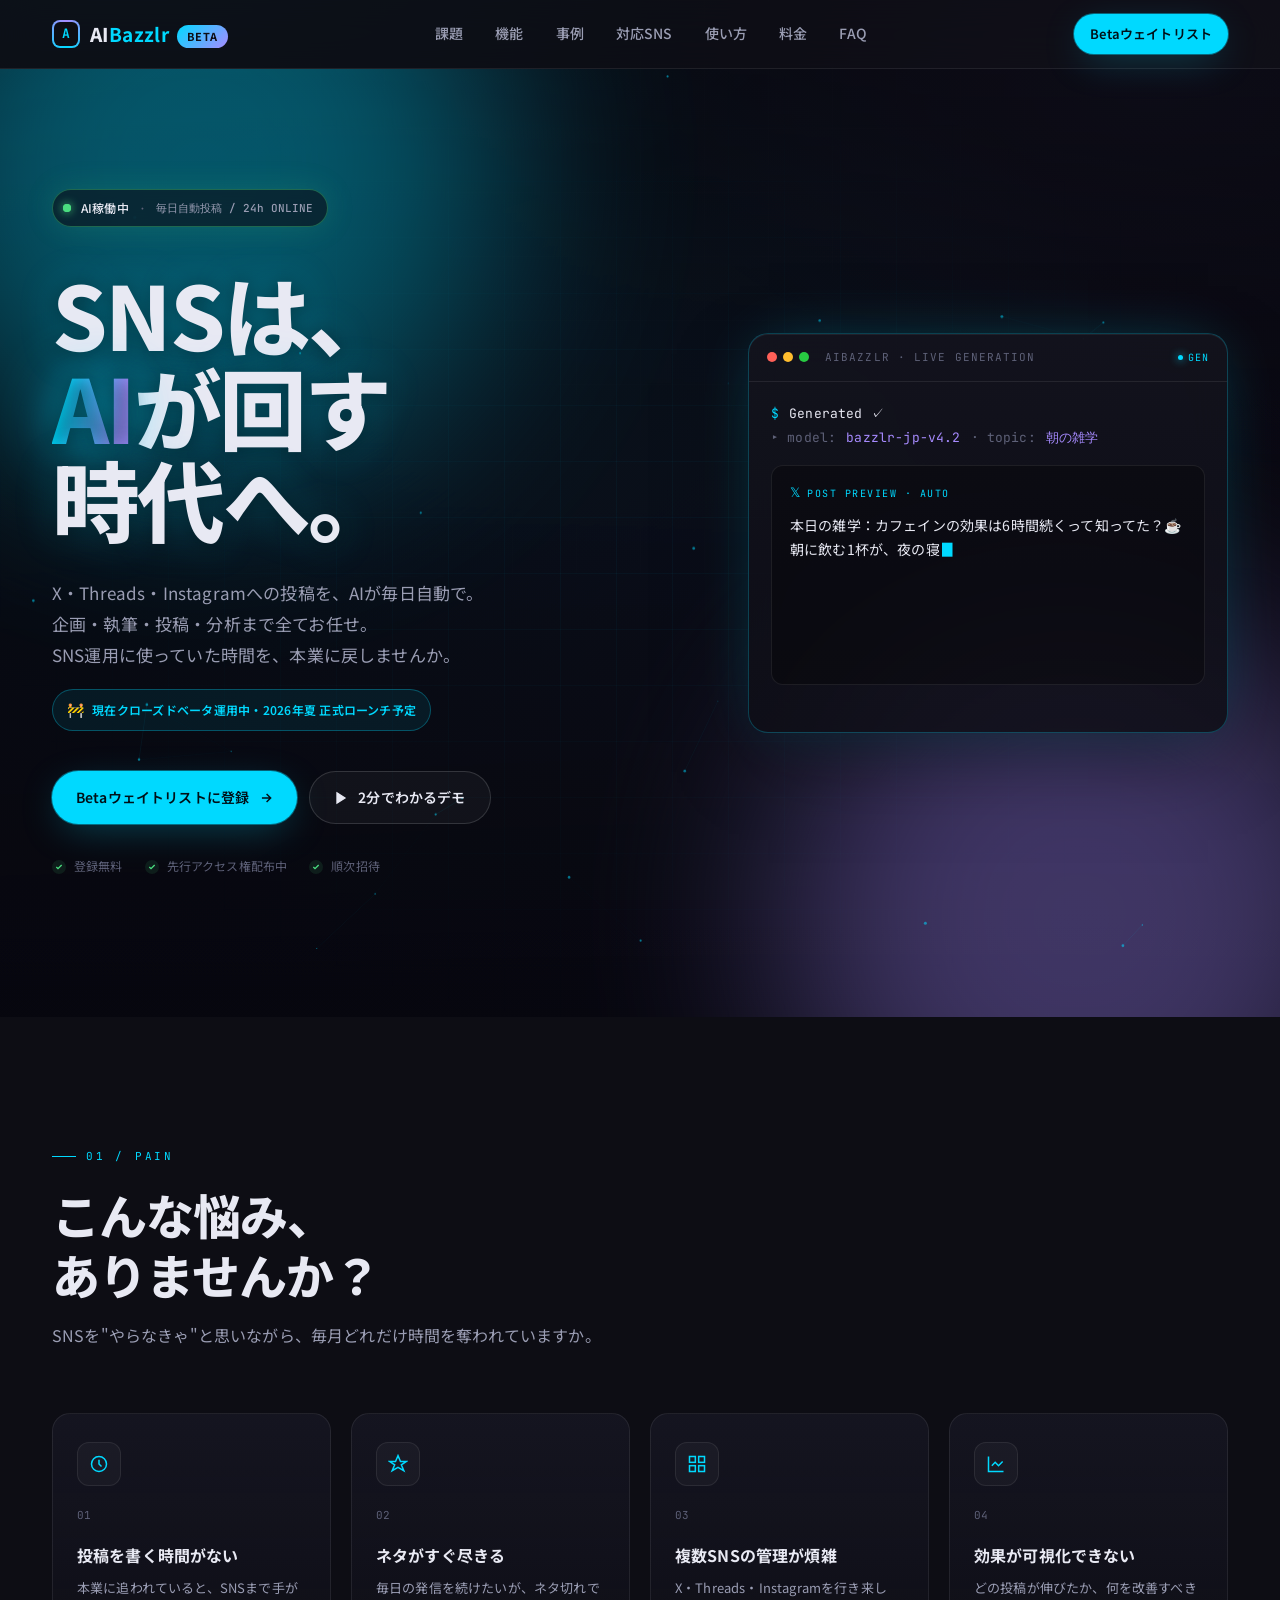
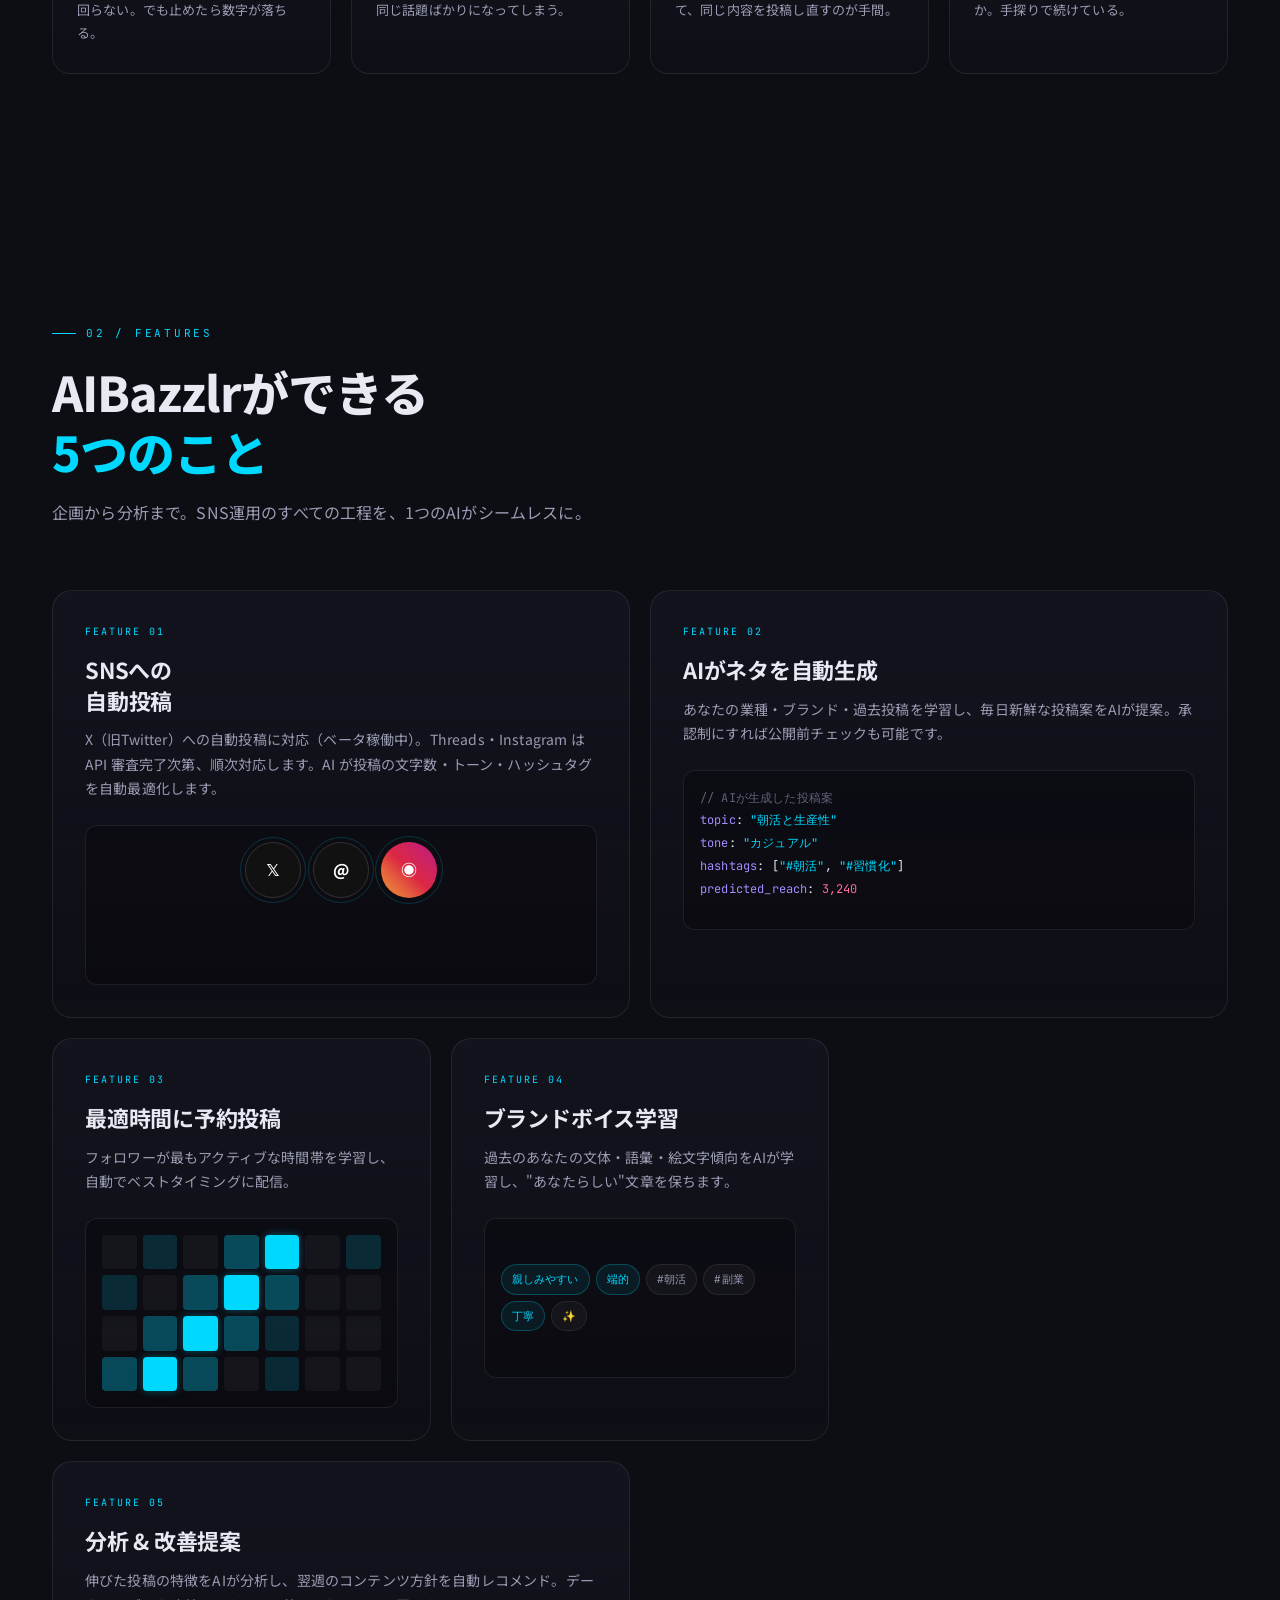
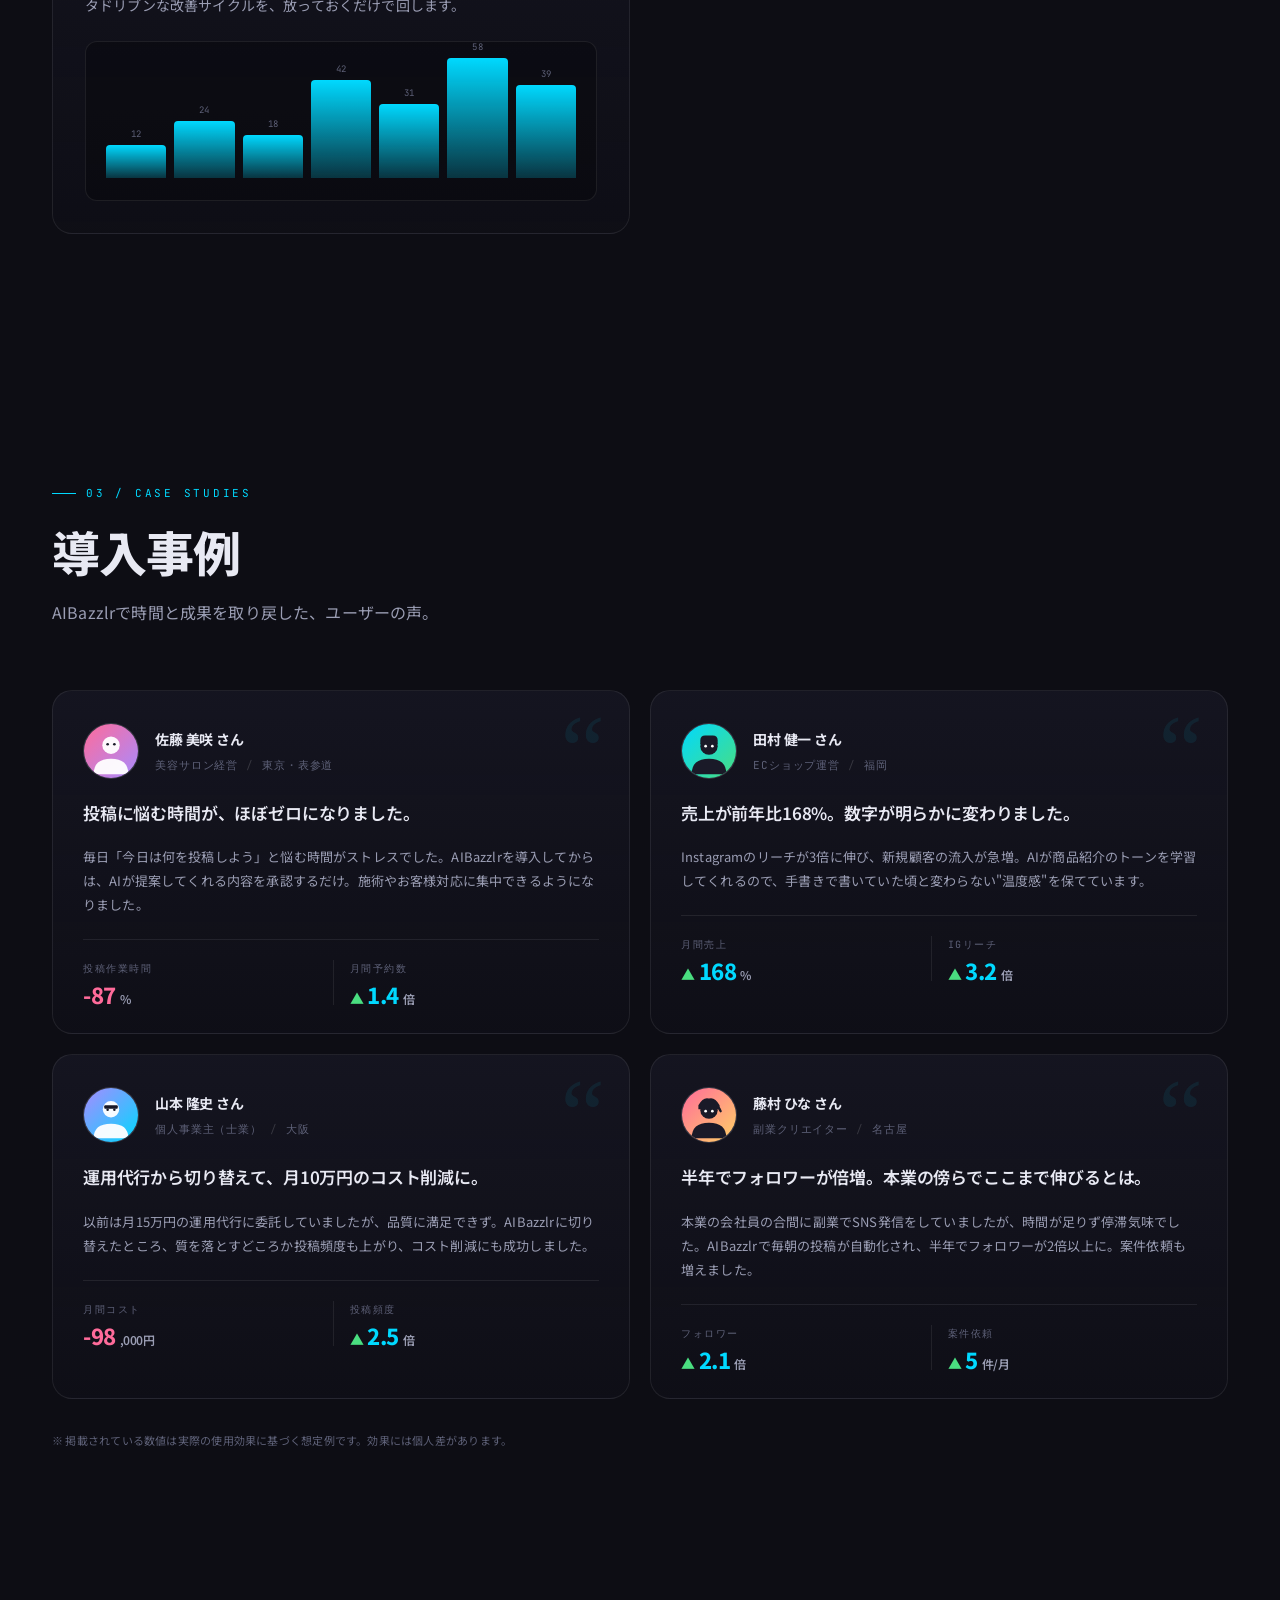
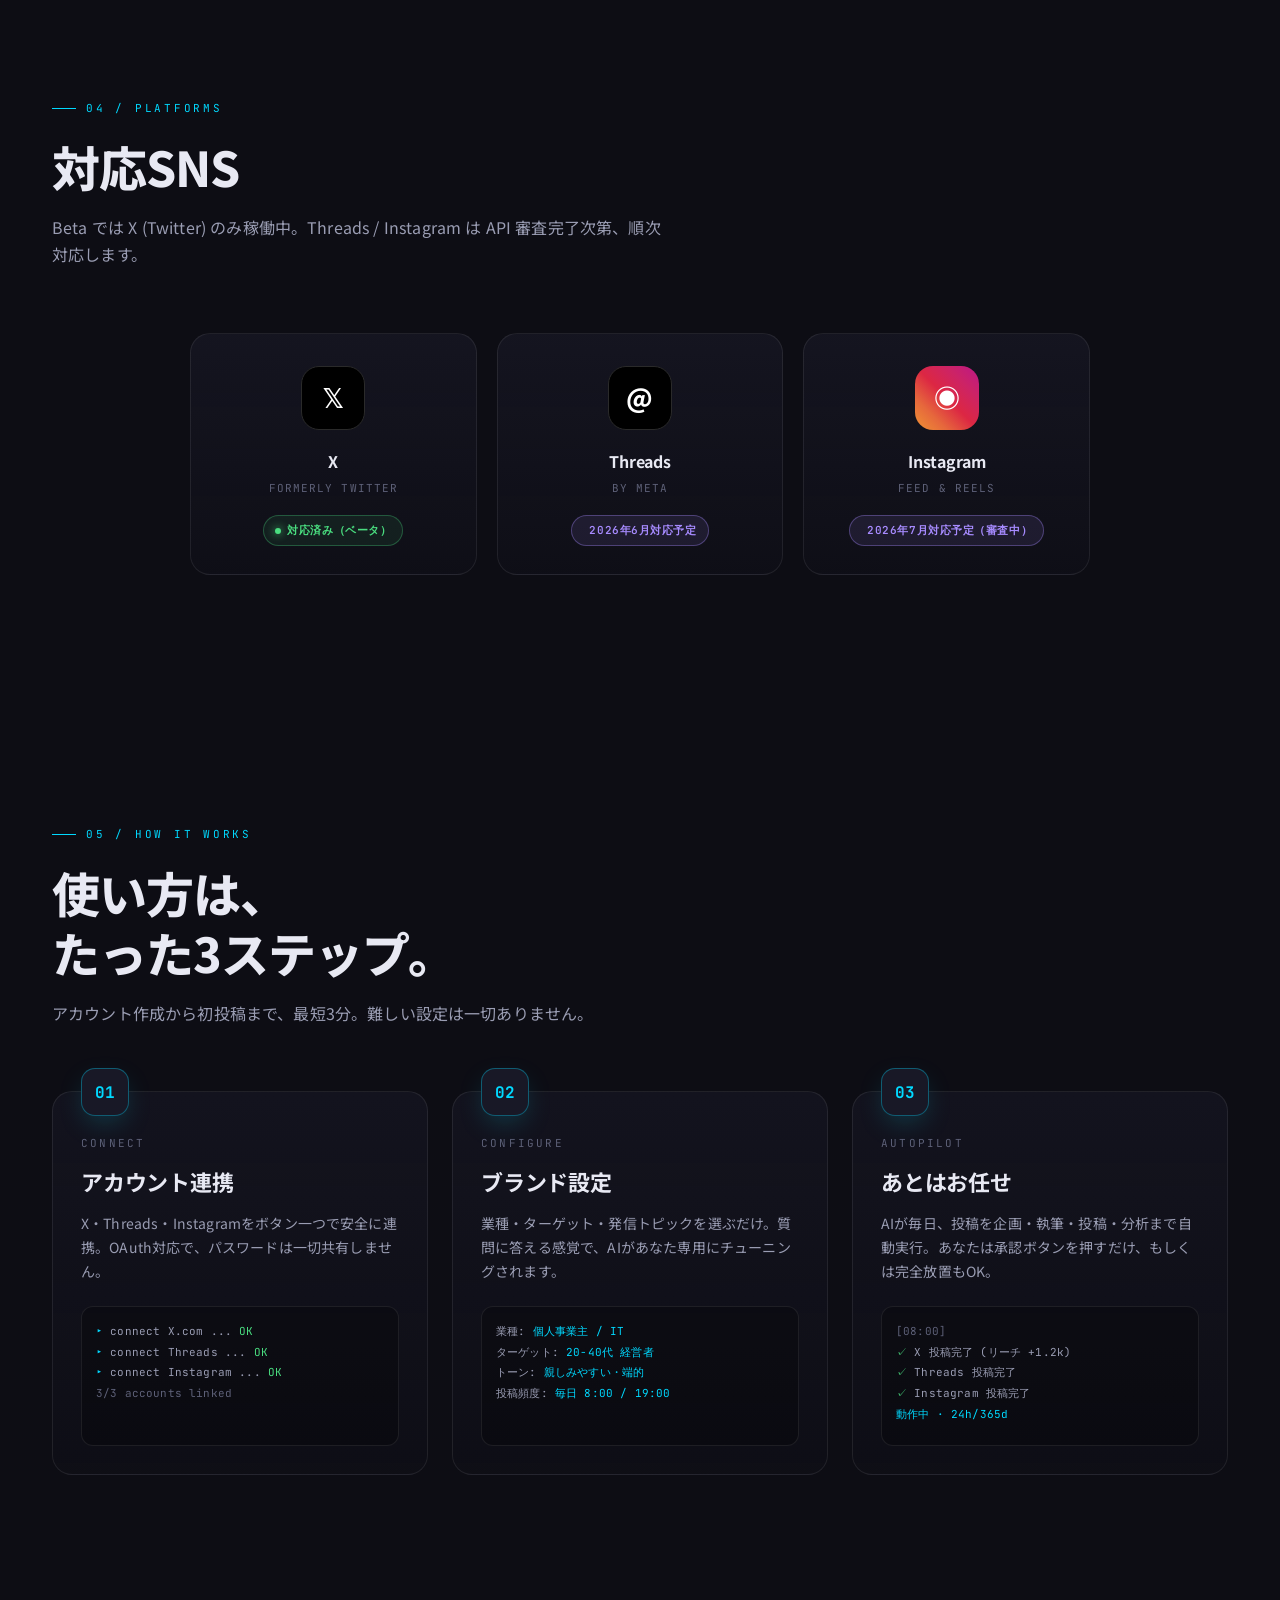
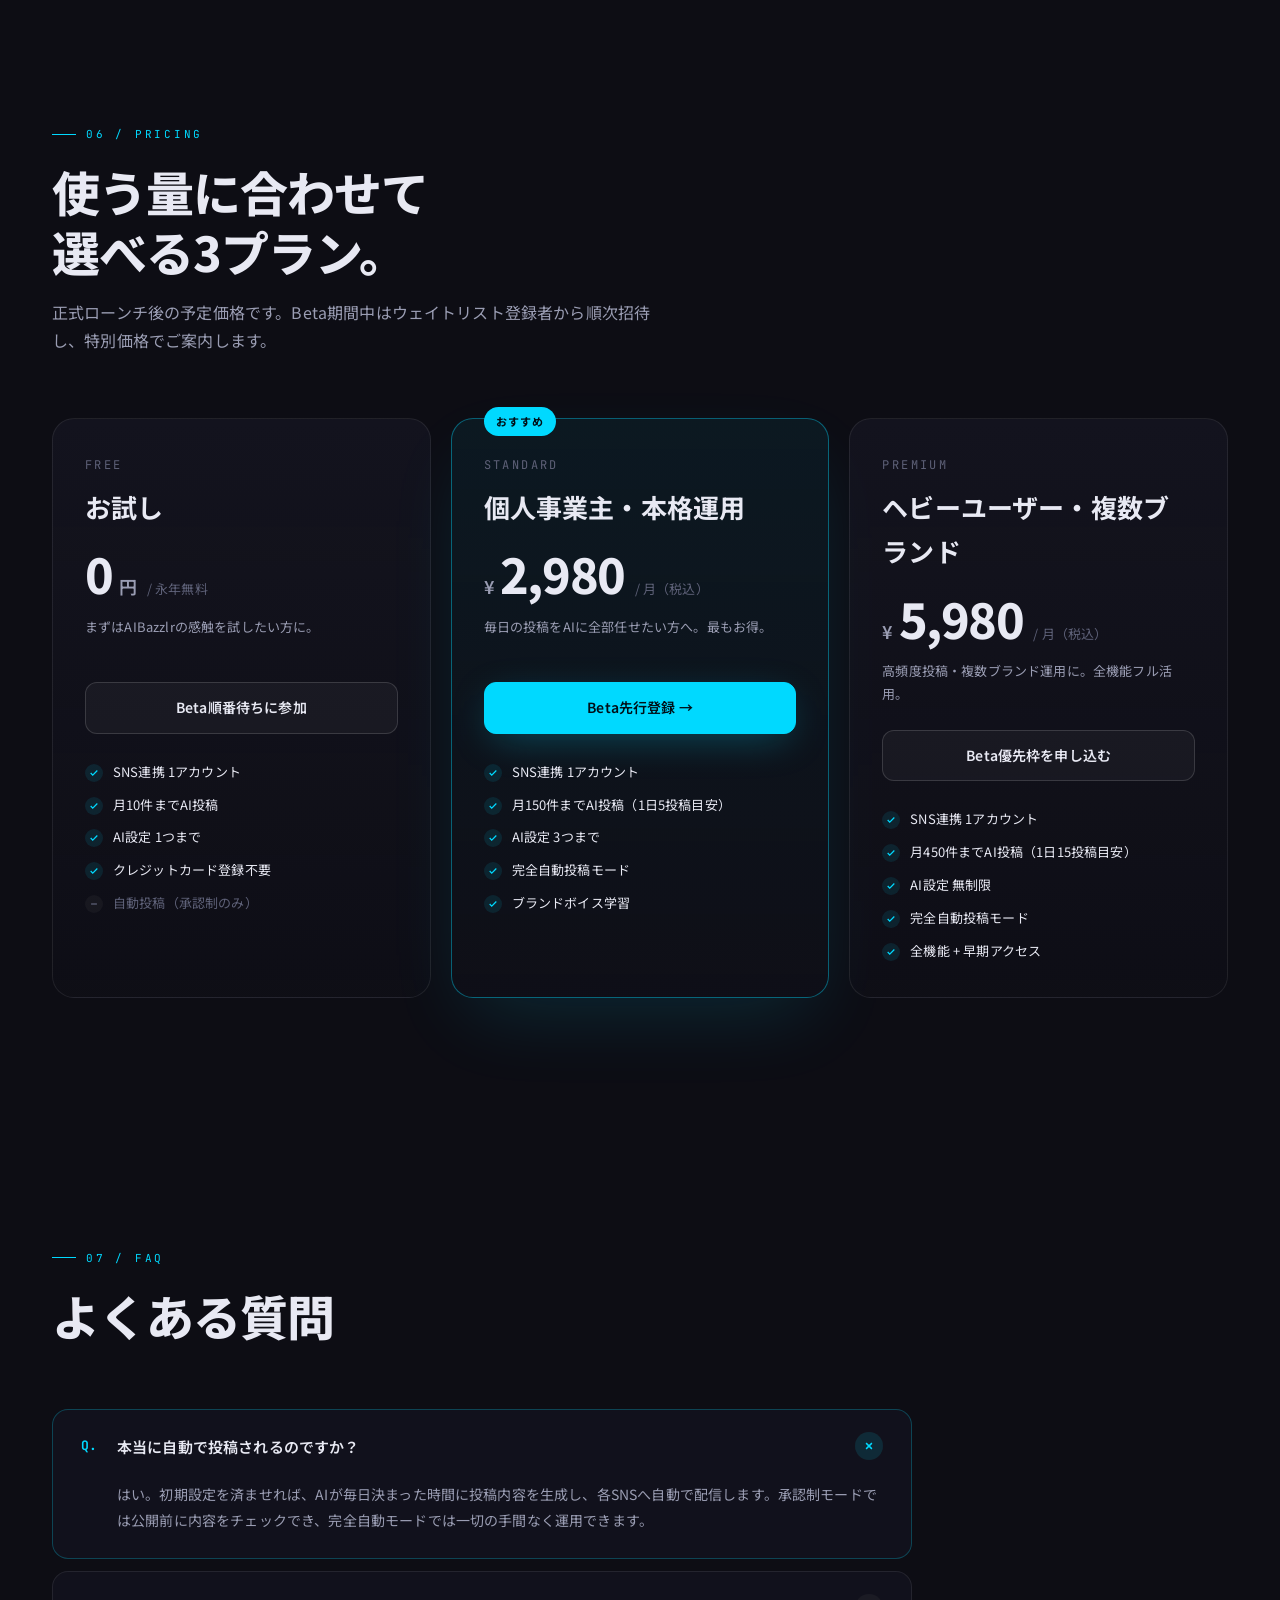
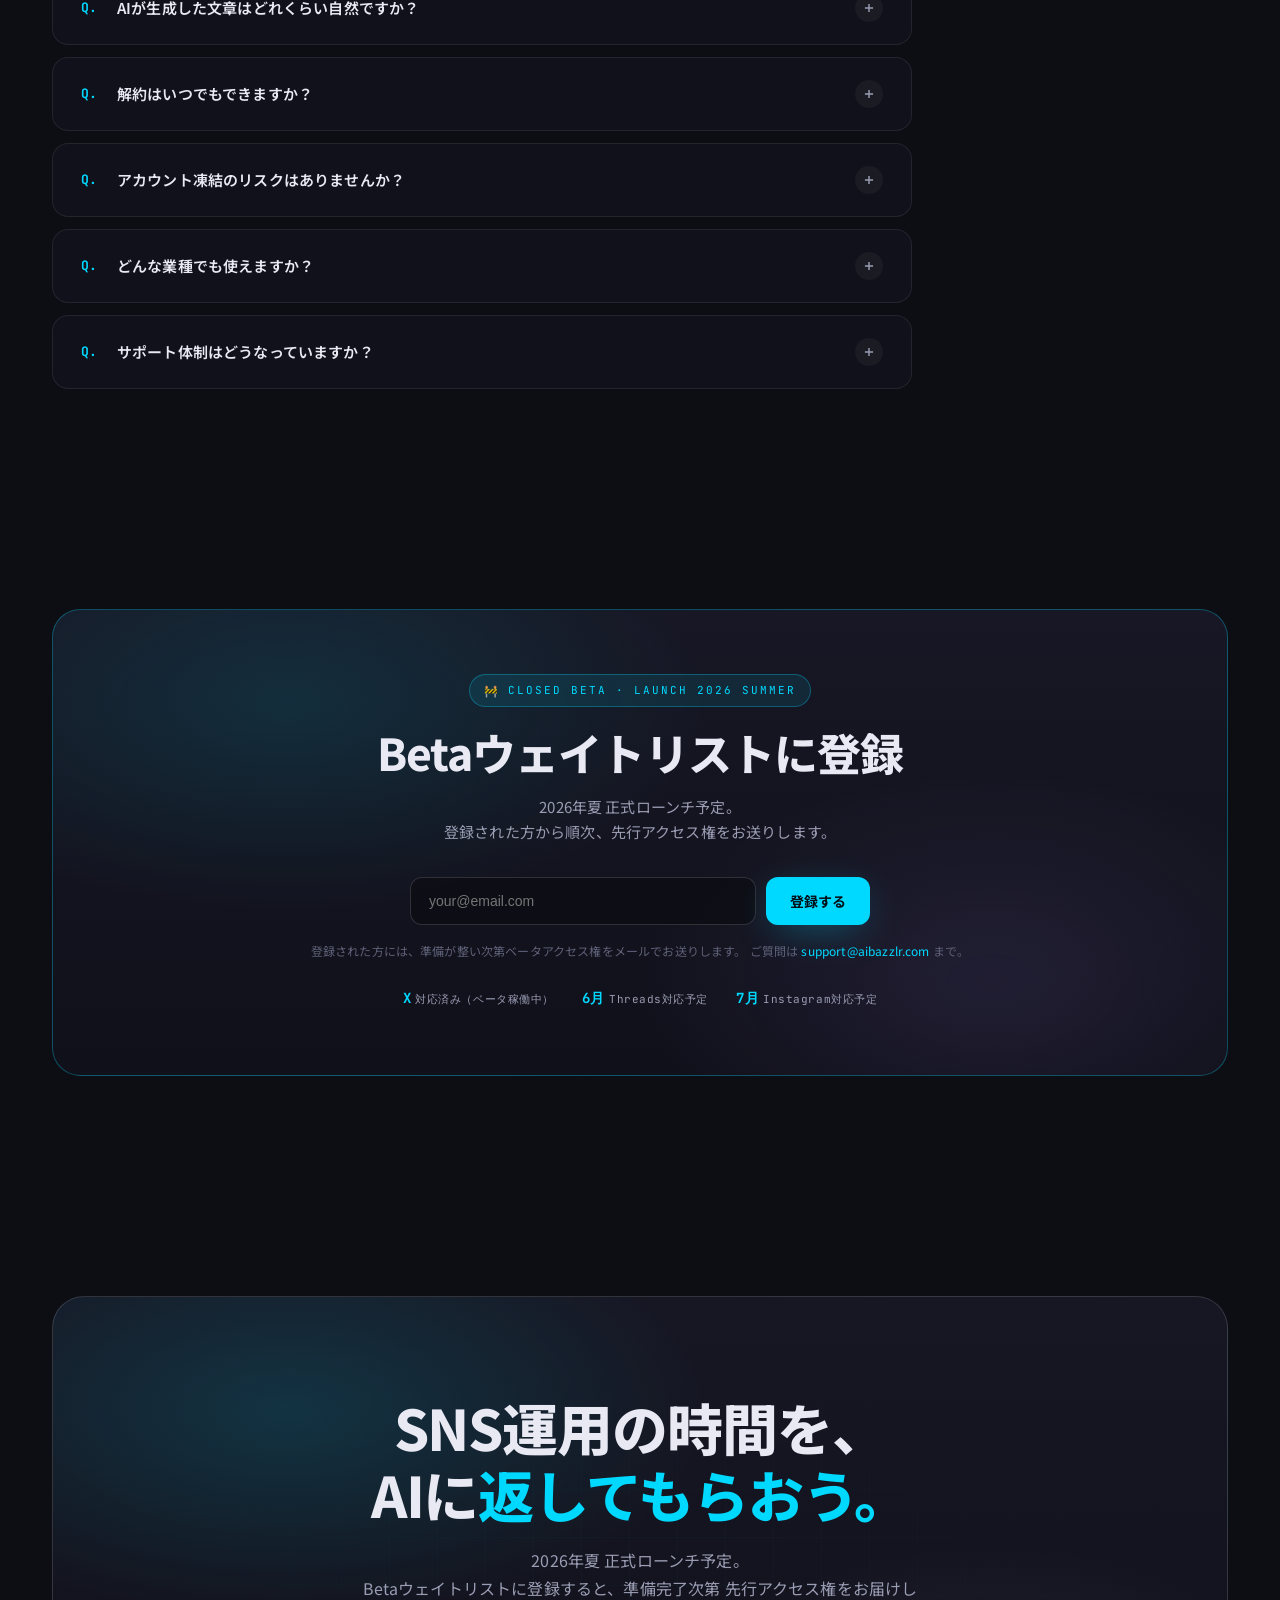
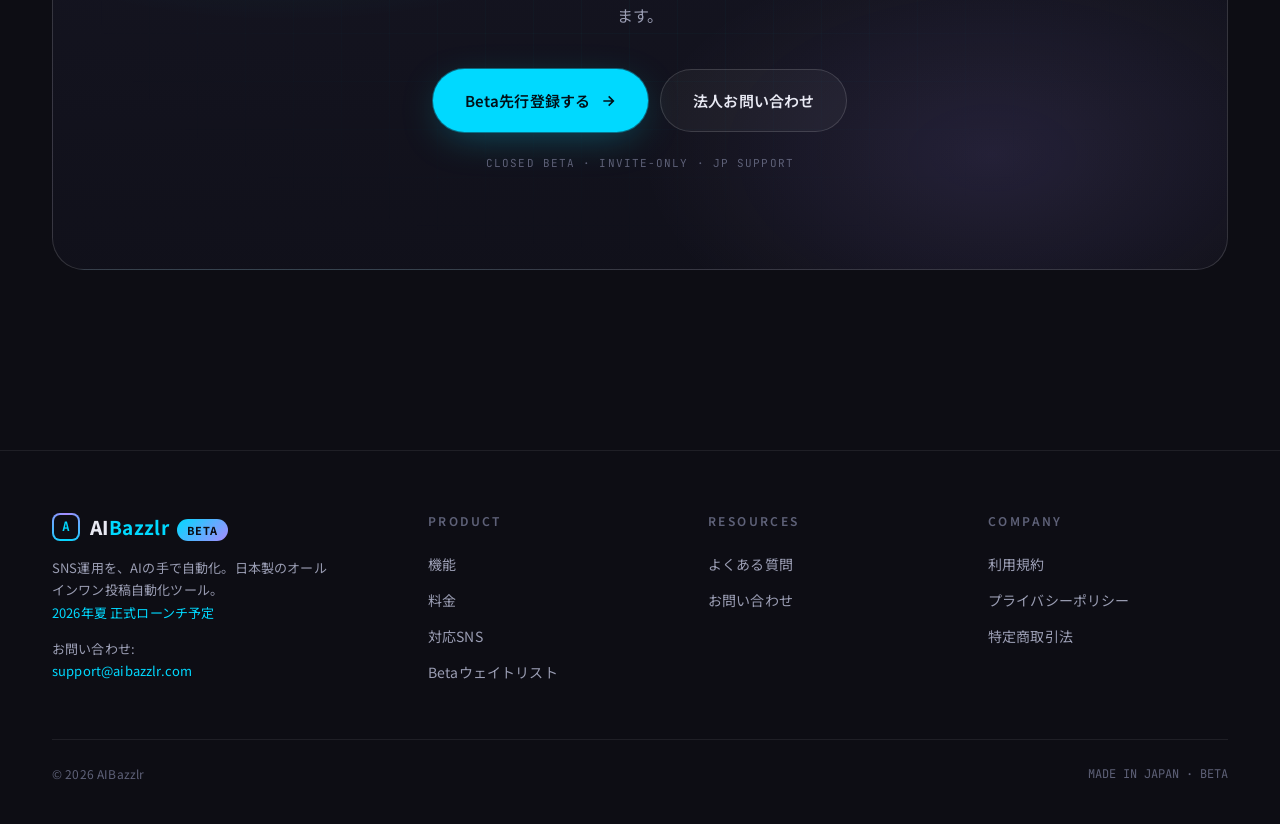
==== commit c28df732: "content(phase-10): align LP + legal pages with Phase 9 plan structure The app shipped Free / Standar" ====
--- a/index.html
+++ b/index.html
@@ -1793,8 +1793,8 @@
 
       <div class="feat large reveal">
         <div class="feat-tag mono">FEATURE 01</div>
-        <h3>3つのSNSへ、<br>同時に自動投稿</h3>
-        <p>X・Threads・Instagramへワンクリック連携。AIが各プラットフォームの特性に合わせて、文字数・トーン・ハッシュタグを自動最適化します。</p>
+        <h3>SNSへの<br>自動投稿</h3>
+        <p>X（旧Twitter）への自動投稿に対応（ベータ稼働中）。Threads・Instagram は API 審査完了次第、順次対応します。AI が投稿の文字数・トーン・ハッシュタグを自動最適化します。</p>
         <div class="feat-visual">
           <div class="viz-platforms">
             <div class="platform-bubble x">𝕏</div>
@@ -2167,47 +2167,47 @@
         <ul class="plan-features">
           <li><span class="tick"><svg width="10" height="10" viewBox="0 0 24 24" fill="none" stroke="currentColor" stroke-width="3"><polyline points="20 6 9 17 4 12"/></svg></span>SNS連携 1アカウント</li>
           <li><span class="tick"><svg width="10" height="10" viewBox="0 0 24 24" fill="none" stroke="currentColor" stroke-width="3"><polyline points="20 6 9 17 4 12"/></svg></span>月10件までAI投稿</li>
-          <li><span class="tick"><svg width="10" height="10" viewBox="0 0 24 24" fill="none" stroke="currentColor" stroke-width="3"><polyline points="20 6 9 17 4 12"/></svg></span>基本分析</li>
+          <li><span class="tick"><svg width="10" height="10" viewBox="0 0 24 24" fill="none" stroke="currentColor" stroke-width="3"><polyline points="20 6 9 17 4 12"/></svg></span>AI設定 1つまで</li>
+          <li><span class="tick"><svg width="10" height="10" viewBox="0 0 24 24" fill="none" stroke="currentColor" stroke-width="3"><polyline points="20 6 9 17 4 12"/></svg></span>クレジットカード登録不要</li>
           <li class="mute"><span class="tick"><svg width="10" height="10" viewBox="0 0 24 24" fill="none" stroke="currentColor" stroke-width="3"><line x1="5" y1="12" x2="19" y2="12"/></svg></span>自動投稿（承認制のみ）</li>
-          <li class="mute"><span class="tick"><svg width="10" height="10" viewBox="0 0 24 24" fill="none" stroke="currentColor" stroke-width="3"><line x1="5" y1="12" x2="19" y2="12"/></svg></span>ブランドボイス学習</li>
         </ul>
       </div>
 
       <div class="plan featured reveal">
-        <div class="plan-name mono">STARTER</div>
-        <div class="plan-h">個人・副業向け</div>
-        <div class="plan-price">
-          <span class="currency">¥</span>
-          <span class="amt">980</span>
-          <span class="per">/ 月（税込）</span>
-        </div>
-        <div class="plan-desc">毎日の投稿をAIに全部任せたい方へ。最もお得。</div>
-        <a href="#waitlist" class="plan-btn">Beta先行登録 →</a>
-        <ul class="plan-features">
-          <li><span class="tick"><svg width="10" height="10" viewBox="0 0 24 24" fill="none" stroke="currentColor" stroke-width="3"><polyline points="20 6 9 17 4 12"/></svg></span>SNS連携 3アカウント</li>
-          <li><span class="tick"><svg width="10" height="10" viewBox="0 0 24 24" fill="none" stroke="currentColor" stroke-width="3"><polyline points="20 6 9 17 4 12"/></svg></span>月100件までAI投稿</li>
-          <li><span class="tick"><svg width="10" height="10" viewBox="0 0 24 24" fill="none" stroke="currentColor" stroke-width="3"><polyline points="20 6 9 17 4 12"/></svg></span>完全自動投稿モード</li>
-          <li><span class="tick"><svg width="10" height="10" viewBox="0 0 24 24" fill="none" stroke="currentColor" stroke-width="3"><polyline points="20 6 9 17 4 12"/></svg></span>ブランドボイス学習</li>
-          <li><span class="tick"><svg width="10" height="10" viewBox="0 0 24 24" fill="none" stroke="currentColor" stroke-width="3"><polyline points="20 6 9 17 4 12"/></svg></span>週次AI改善レポート</li>
-        </ul>
-      </div>
-
-      <div class="plan reveal">
-        <div class="plan-name mono">PRO</div>
-        <div class="plan-h">中小企業・本格運用</div>
+        <div class="plan-name mono">STANDARD</div>
+        <div class="plan-h">個人事業主・本格運用</div>
         <div class="plan-price">
           <span class="currency">¥</span>
           <span class="amt">2,980</span>
           <span class="per">/ 月（税込）</span>
         </div>
-        <div class="plan-desc">複数ブランド・チーム運用に。全機能フル活用。</div>
+        <div class="plan-desc">毎日の投稿をAIに全部任せたい方へ。最もお得。</div>
+        <a href="#waitlist" class="plan-btn">Beta先行登録 →</a>
+        <ul class="plan-features">
+          <li><span class="tick"><svg width="10" height="10" viewBox="0 0 24 24" fill="none" stroke="currentColor" stroke-width="3"><polyline points="20 6 9 17 4 12"/></svg></span>SNS連携 1アカウント</li>
+          <li><span class="tick"><svg width="10" height="10" viewBox="0 0 24 24" fill="none" stroke="currentColor" stroke-width="3"><polyline points="20 6 9 17 4 12"/></svg></span>月150件までAI投稿（1日5投稿目安）</li>
+          <li><span class="tick"><svg width="10" height="10" viewBox="0 0 24 24" fill="none" stroke="currentColor" stroke-width="3"><polyline points="20 6 9 17 4 12"/></svg></span>AI設定 3つまで</li>
+          <li><span class="tick"><svg width="10" height="10" viewBox="0 0 24 24" fill="none" stroke="currentColor" stroke-width="3"><polyline points="20 6 9 17 4 12"/></svg></span>完全自動投稿モード</li>
+          <li><span class="tick"><svg width="10" height="10" viewBox="0 0 24 24" fill="none" stroke="currentColor" stroke-width="3"><polyline points="20 6 9 17 4 12"/></svg></span>ブランドボイス学習</li>
+        </ul>
+      </div>
+
+      <div class="plan reveal">
+        <div class="plan-name mono">PREMIUM</div>
+        <div class="plan-h">ヘビーユーザー・複数ブランド</div>
+        <div class="plan-price">
+          <span class="currency">¥</span>
+          <span class="amt">5,980</span>
+          <span class="per">/ 月（税込）</span>
+        </div>
+        <div class="plan-desc">高頻度投稿・複数ブランド運用に。全機能フル活用。</div>
         <a href="#waitlist" class="plan-btn">Beta優先枠を申し込む</a>
         <ul class="plan-features">
-          <li><span class="tick"><svg width="10" height="10" viewBox="0 0 24 24" fill="none" stroke="currentColor" stroke-width="3"><polyline points="20 6 9 17 4 12"/></svg></span>SNS連携 無制限</li>
-          <li><span class="tick"><svg width="10" height="10" viewBox="0 0 24 24" fill="none" stroke="currentColor" stroke-width="3"><polyline points="20 6 9 17 4 12"/></svg></span>AI投稿 無制限</li>
-          <li><span class="tick"><svg width="10" height="10" viewBox="0 0 24 24" fill="none" stroke="currentColor" stroke-width="3"><polyline points="20 6 9 17 4 12"/></svg></span>チーム機能（5名まで）</li>
-          <li><span class="tick"><svg width="10" height="10" viewBox="0 0 24 24" fill="none" stroke="currentColor" stroke-width="3"><polyline points="20 6 9 17 4 12"/></svg></span>競合分析・トレンド検知</li>
-          <li><span class="tick"><svg width="10" height="10" viewBox="0 0 24 24" fill="none" stroke="currentColor" stroke-width="3"><polyline points="20 6 9 17 4 12"/></svg></span>優先サポート</li>
+          <li><span class="tick"><svg width="10" height="10" viewBox="0 0 24 24" fill="none" stroke="currentColor" stroke-width="3"><polyline points="20 6 9 17 4 12"/></svg></span>SNS連携 1アカウント</li>
+          <li><span class="tick"><svg width="10" height="10" viewBox="0 0 24 24" fill="none" stroke="currentColor" stroke-width="3"><polyline points="20 6 9 17 4 12"/></svg></span>月450件までAI投稿（1日15投稿目安）</li>
+          <li><span class="tick"><svg width="10" height="10" viewBox="0 0 24 24" fill="none" stroke="currentColor" stroke-width="3"><polyline points="20 6 9 17 4 12"/></svg></span>AI設定 無制限</li>
+          <li><span class="tick"><svg width="10" height="10" viewBox="0 0 24 24" fill="none" stroke="currentColor" stroke-width="3"><polyline points="20 6 9 17 4 12"/></svg></span>完全自動投稿モード</li>
+          <li><span class="tick"><svg width="10" height="10" viewBox="0 0 24 24" fill="none" stroke="currentColor" stroke-width="3"><polyline points="20 6 9 17 4 12"/></svg></span>全機能 + 早期アクセス</li>
         </ul>
       </div>
 
@@ -2286,7 +2286,7 @@
           <span class="faq-toggle"><svg width="14" height="14" viewBox="0 0 24 24" fill="none" stroke="currentColor" stroke-width="2.5"><line x1="12" y1="5" x2="12" y2="19"/><line x1="5" y1="12" x2="19" y2="12"/></svg></span>
         </summary>
         <div class="faq-body">
-          平日10:00-19:00のチャットサポートに対応。日本製サービスのため、すべて日本語で丁寧にご案内します。Proプランでは優先対応も承ります。
+          平日10:00-19:00のチャットサポートに対応。日本製サービスのため、すべて日本語で丁寧にご案内します。
         </div>
       </details>
     </div>
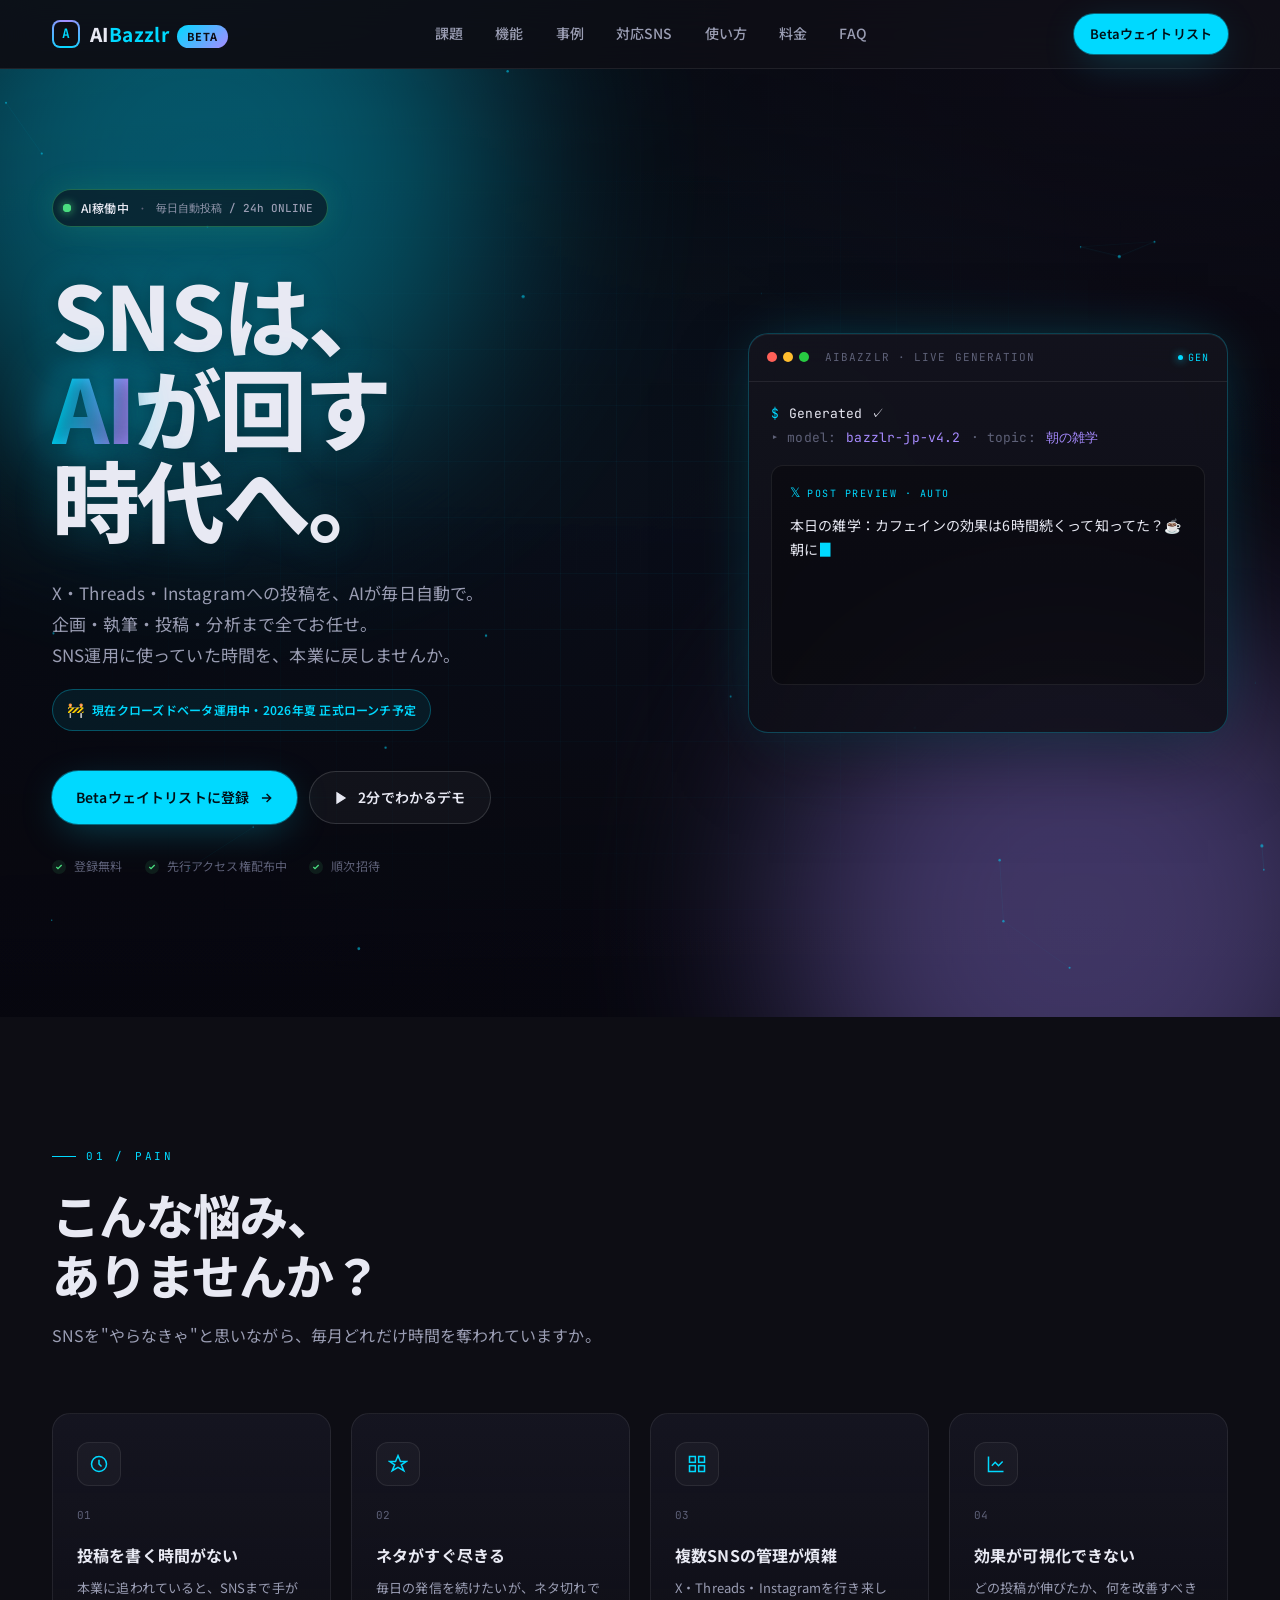
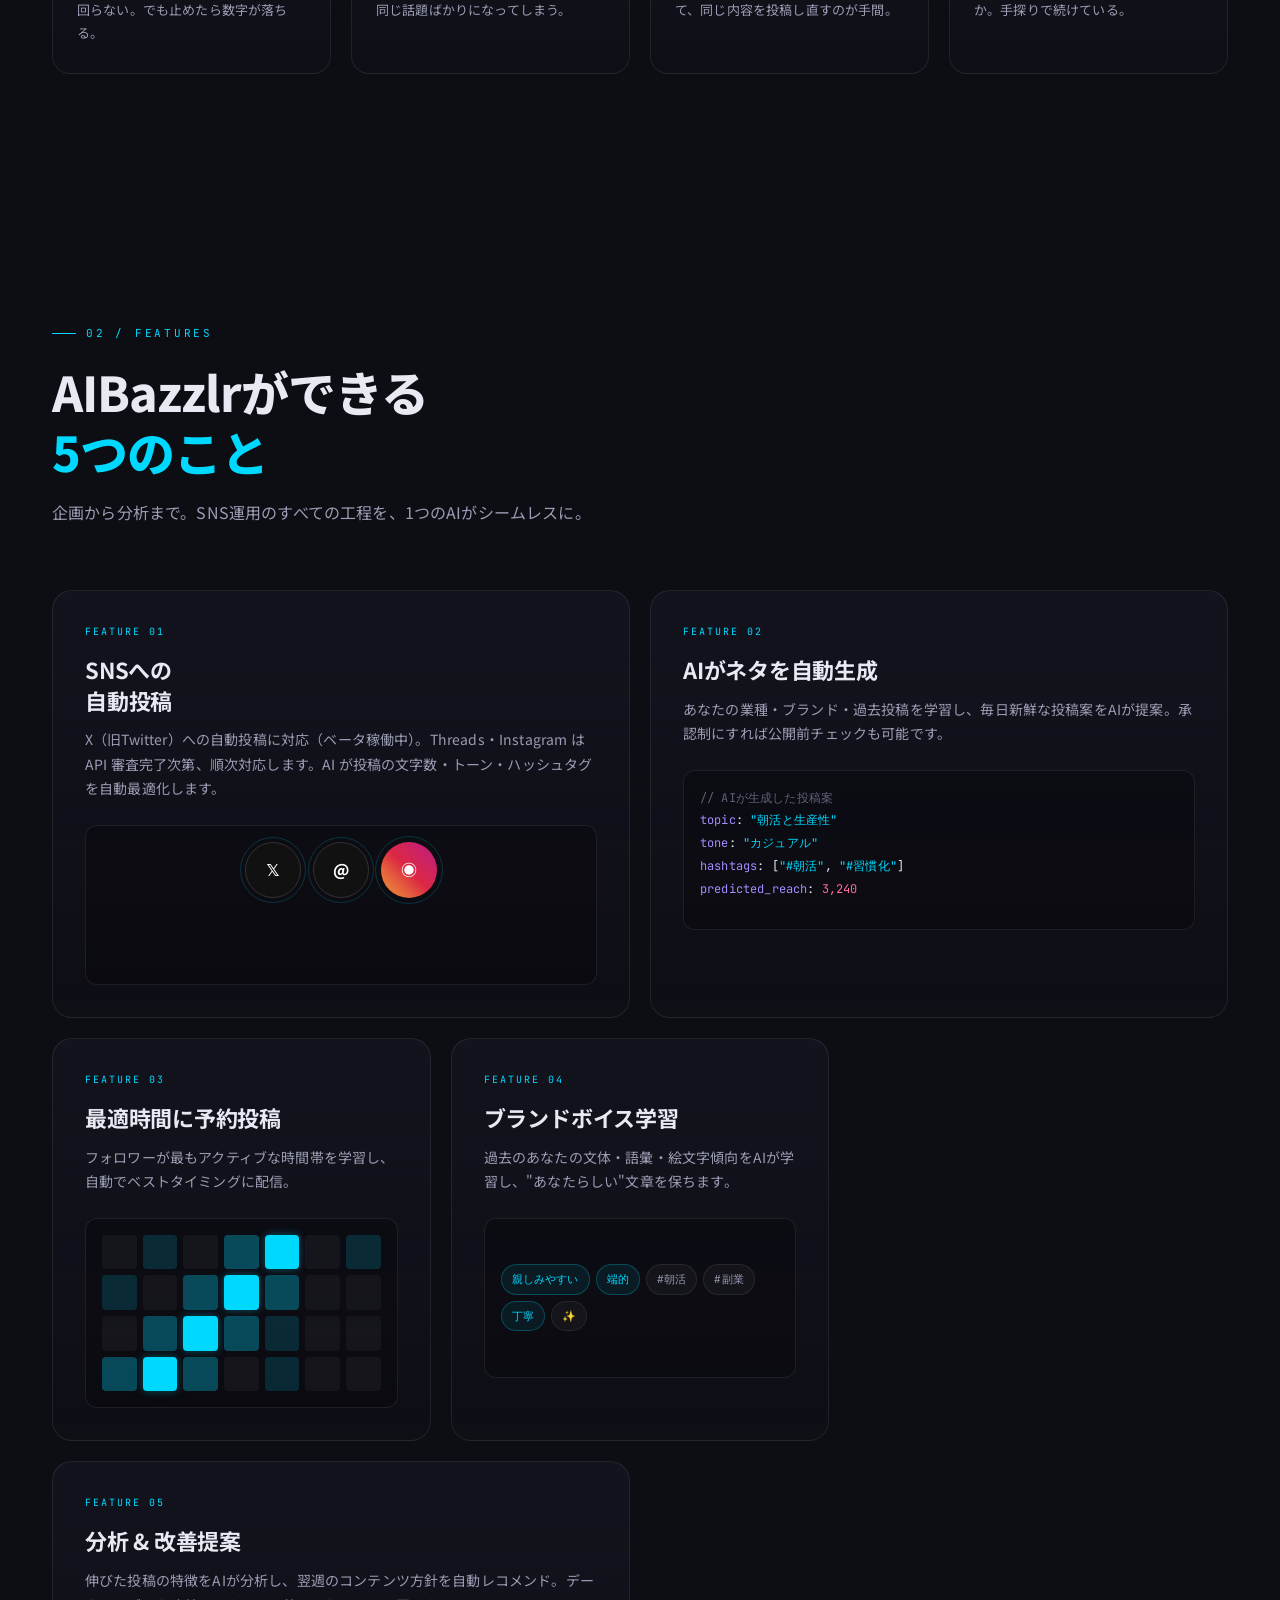
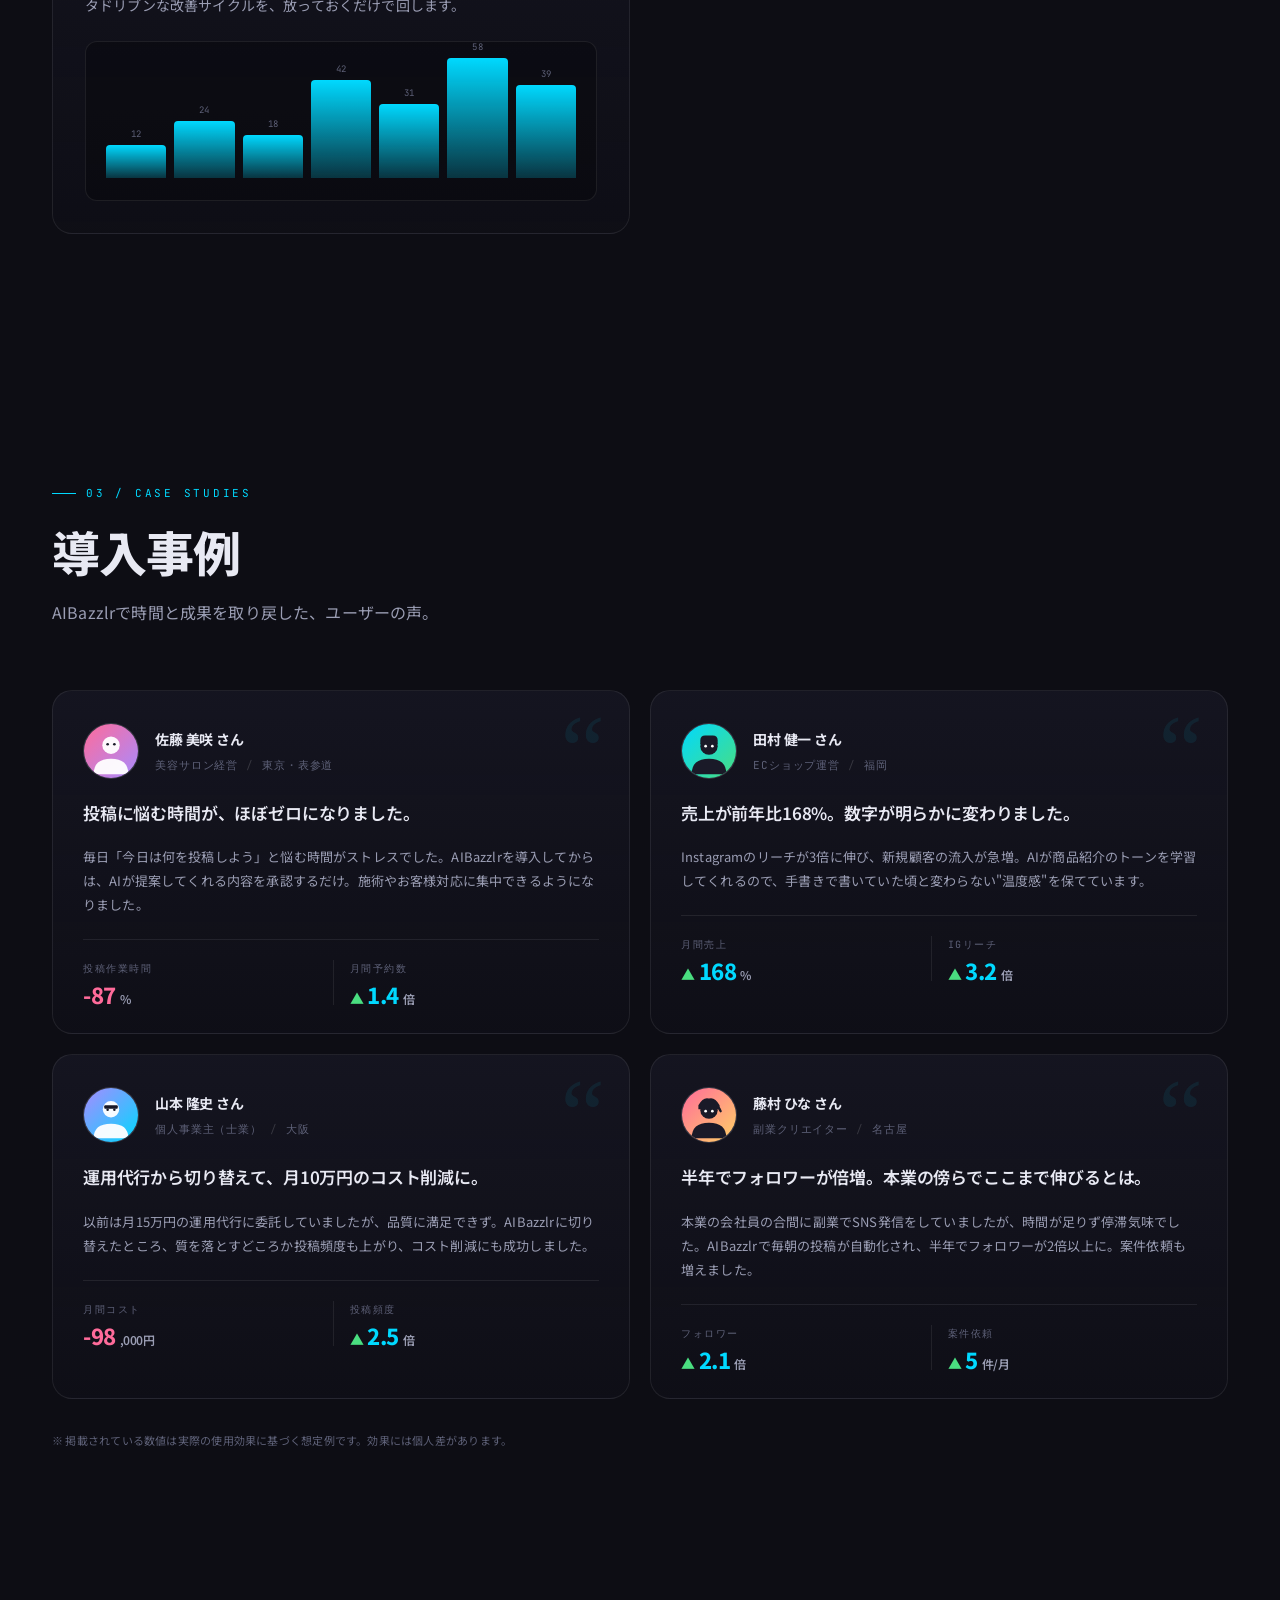
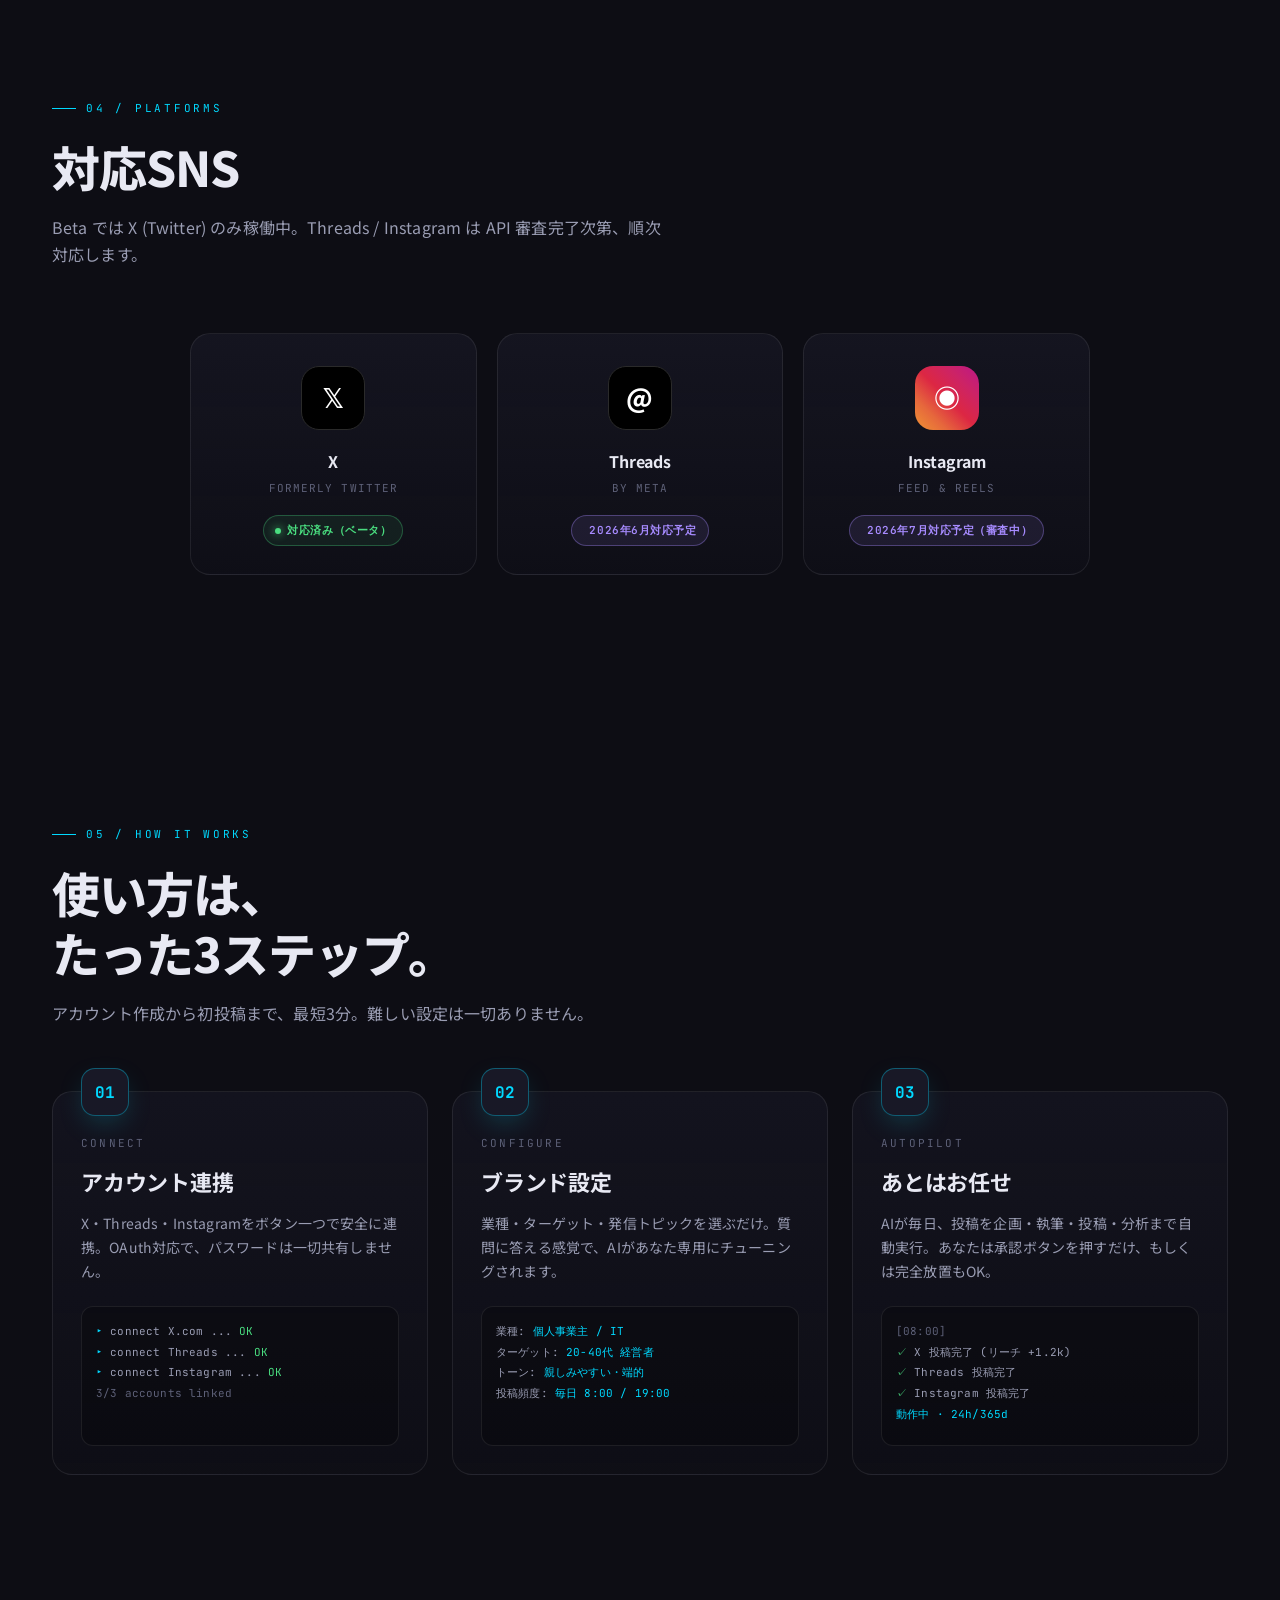
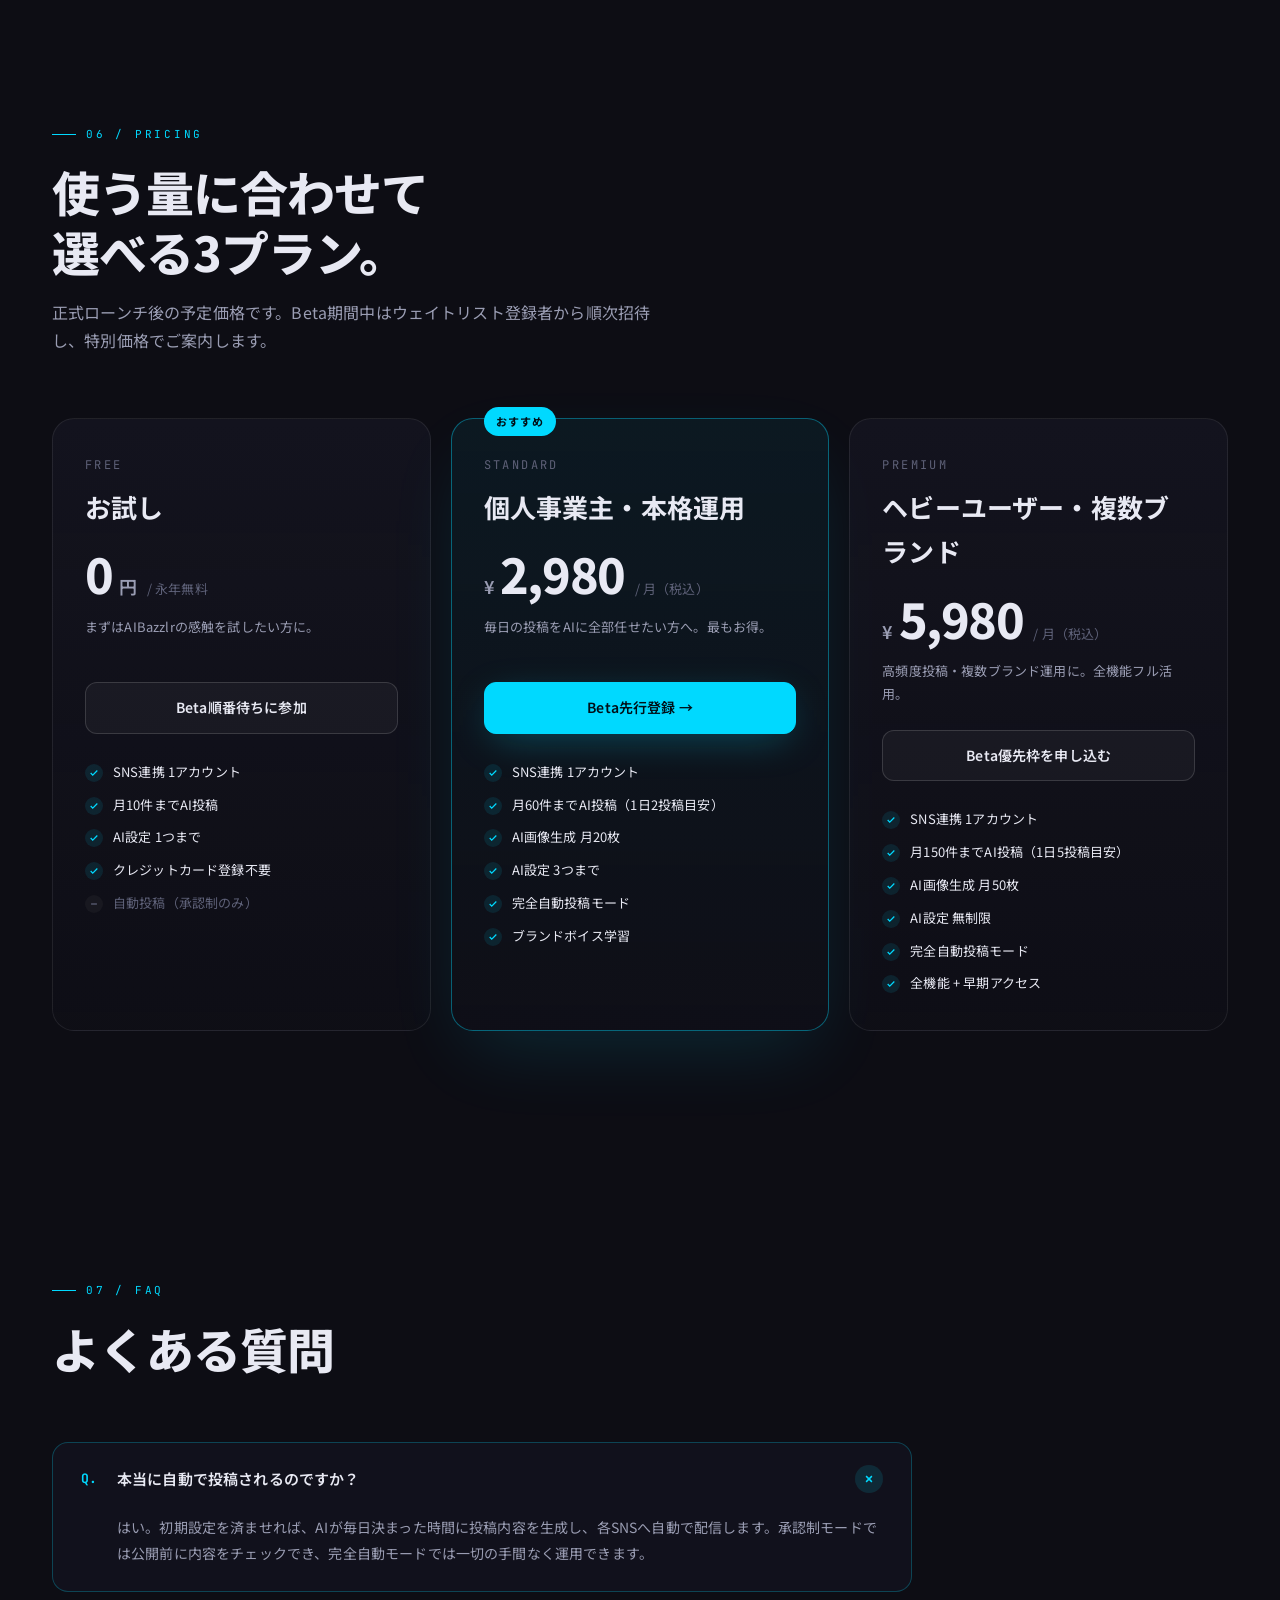
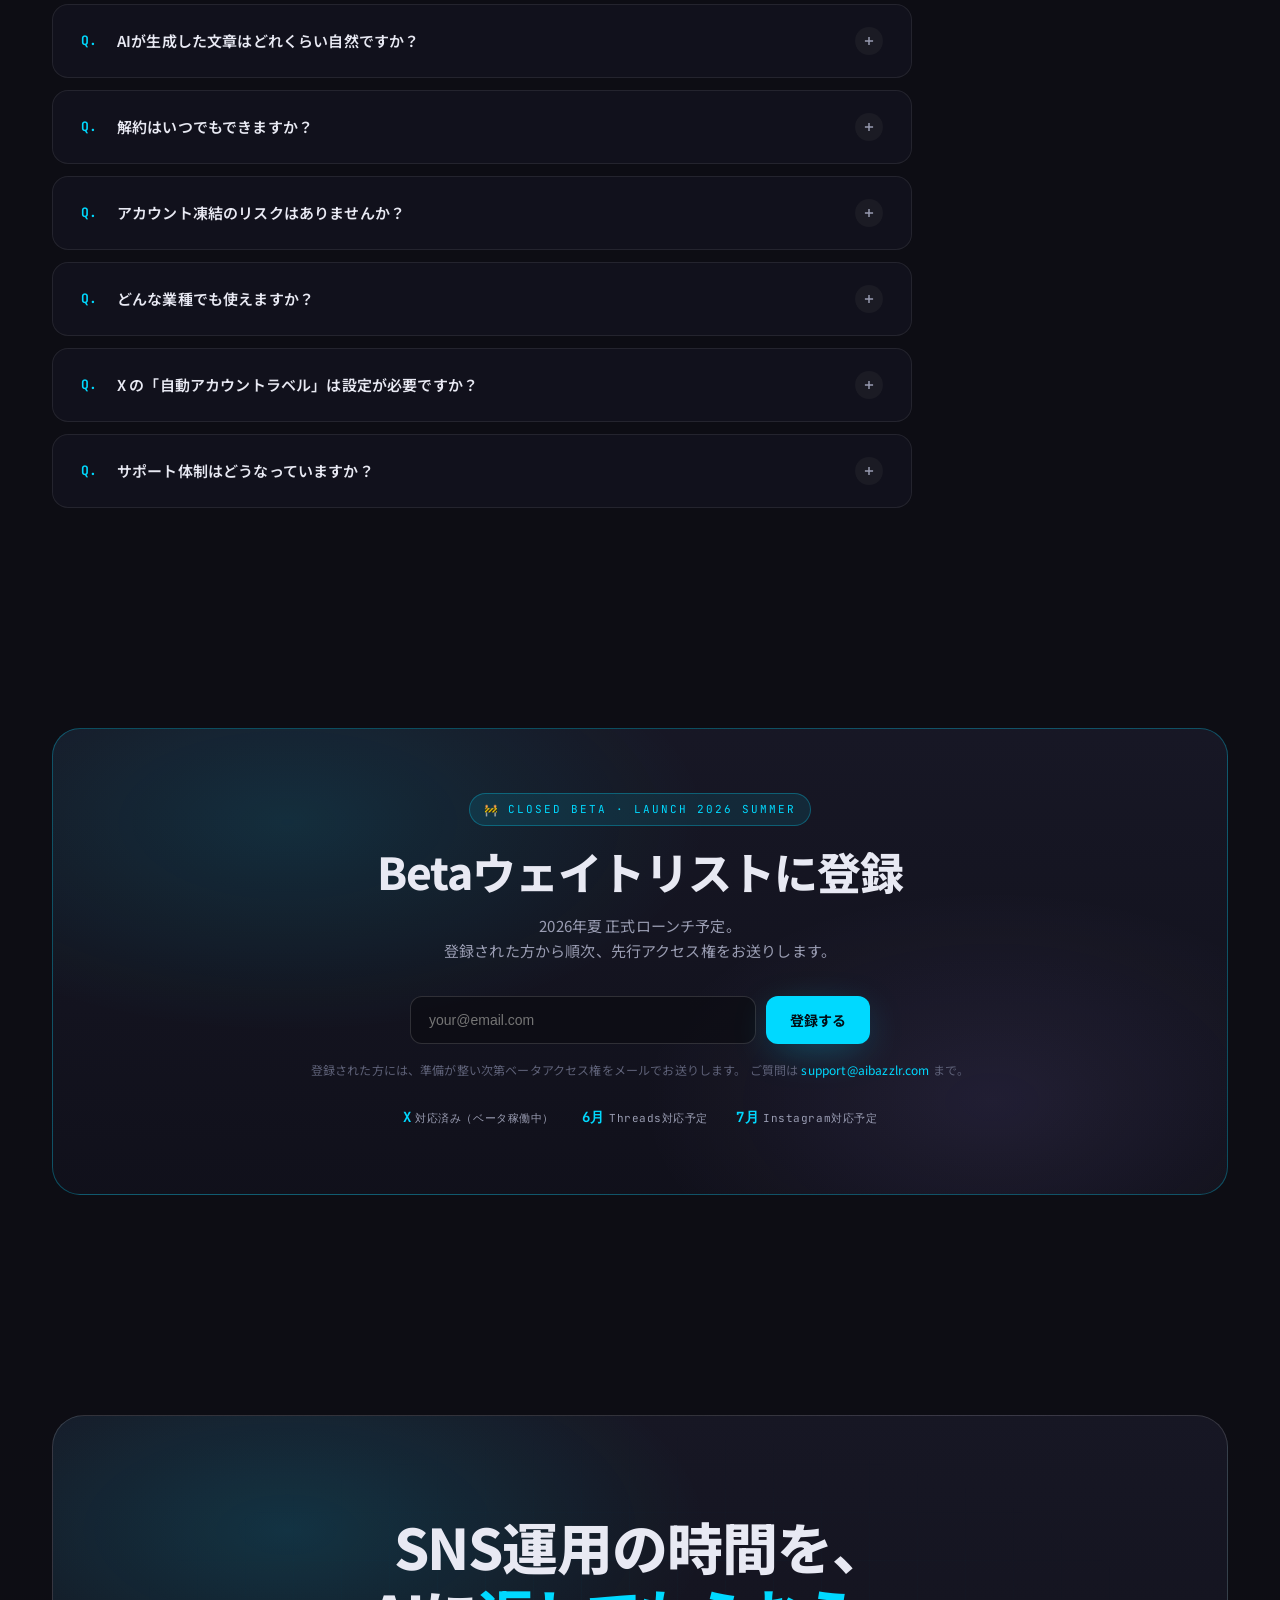
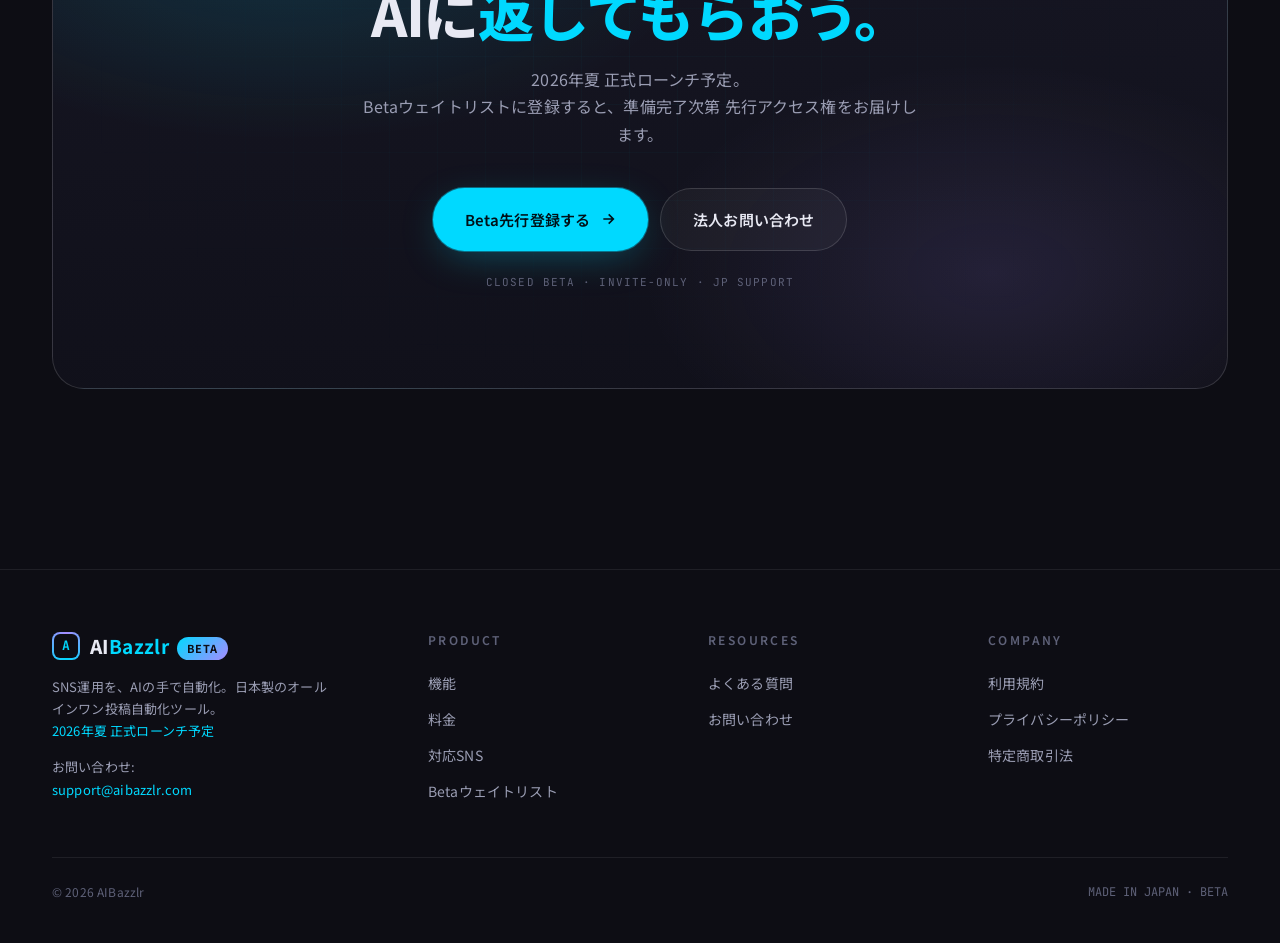
==== commit 3af7608d: "content(phase-11.5-CD): right-size plan quotas + add X automation policy clause C. Plan quotas now m" ====
--- a/index.html
+++ b/index.html
@@ -2185,7 +2185,8 @@
         <a href="#waitlist" class="plan-btn">Beta先行登録 →</a>
         <ul class="plan-features">
           <li><span class="tick"><svg width="10" height="10" viewBox="0 0 24 24" fill="none" stroke="currentColor" stroke-width="3"><polyline points="20 6 9 17 4 12"/></svg></span>SNS連携 1アカウント</li>
-          <li><span class="tick"><svg width="10" height="10" viewBox="0 0 24 24" fill="none" stroke="currentColor" stroke-width="3"><polyline points="20 6 9 17 4 12"/></svg></span>月150件までAI投稿（1日5投稿目安）</li>
+          <li><span class="tick"><svg width="10" height="10" viewBox="0 0 24 24" fill="none" stroke="currentColor" stroke-width="3"><polyline points="20 6 9 17 4 12"/></svg></span>月60件までAI投稿（1日2投稿目安）</li>
+          <li><span class="tick"><svg width="10" height="10" viewBox="0 0 24 24" fill="none" stroke="currentColor" stroke-width="3"><polyline points="20 6 9 17 4 12"/></svg></span>AI画像生成 月20枚</li>
           <li><span class="tick"><svg width="10" height="10" viewBox="0 0 24 24" fill="none" stroke="currentColor" stroke-width="3"><polyline points="20 6 9 17 4 12"/></svg></span>AI設定 3つまで</li>
           <li><span class="tick"><svg width="10" height="10" viewBox="0 0 24 24" fill="none" stroke="currentColor" stroke-width="3"><polyline points="20 6 9 17 4 12"/></svg></span>完全自動投稿モード</li>
           <li><span class="tick"><svg width="10" height="10" viewBox="0 0 24 24" fill="none" stroke="currentColor" stroke-width="3"><polyline points="20 6 9 17 4 12"/></svg></span>ブランドボイス学習</li>
@@ -2204,7 +2205,8 @@
         <a href="#waitlist" class="plan-btn">Beta優先枠を申し込む</a>
         <ul class="plan-features">
           <li><span class="tick"><svg width="10" height="10" viewBox="0 0 24 24" fill="none" stroke="currentColor" stroke-width="3"><polyline points="20 6 9 17 4 12"/></svg></span>SNS連携 1アカウント</li>
-          <li><span class="tick"><svg width="10" height="10" viewBox="0 0 24 24" fill="none" stroke="currentColor" stroke-width="3"><polyline points="20 6 9 17 4 12"/></svg></span>月450件までAI投稿（1日15投稿目安）</li>
+          <li><span class="tick"><svg width="10" height="10" viewBox="0 0 24 24" fill="none" stroke="currentColor" stroke-width="3"><polyline points="20 6 9 17 4 12"/></svg></span>月150件までAI投稿（1日5投稿目安）</li>
+          <li><span class="tick"><svg width="10" height="10" viewBox="0 0 24 24" fill="none" stroke="currentColor" stroke-width="3"><polyline points="20 6 9 17 4 12"/></svg></span>AI画像生成 月50枚</li>
           <li><span class="tick"><svg width="10" height="10" viewBox="0 0 24 24" fill="none" stroke="currentColor" stroke-width="3"><polyline points="20 6 9 17 4 12"/></svg></span>AI設定 無制限</li>
           <li><span class="tick"><svg width="10" height="10" viewBox="0 0 24 24" fill="none" stroke="currentColor" stroke-width="3"><polyline points="20 6 9 17 4 12"/></svg></span>完全自動投稿モード</li>
           <li><span class="tick"><svg width="10" height="10" viewBox="0 0 24 24" fill="none" stroke="currentColor" stroke-width="3"><polyline points="20 6 9 17 4 12"/></svg></span>全機能 + 早期アクセス</li>
@@ -2276,6 +2278,17 @@
         </summary>
         <div class="faq-body">
           飲食・美容・IT・士業・EC・インフルエンサーなど、幅広い業種でご利用いただいています。業種ごとに投稿パターンをチューニングしているため、初期設定時に選ぶだけで最適化されます。
+        </div>
+      </details>
+
+      <details class="faq-item reveal">
+        <summary>
+          <span class="faq-q-mark mono">Q.</span>
+          <span>X の「自動アカウントラベル」は設定が必要ですか？</span>
+          <span class="faq-toggle"><svg width="14" height="14" viewBox="0 0 24 24" fill="none" stroke="currentColor" stroke-width="2.5"><line x1="12" y1="5" x2="12" y2="19"/><line x1="5" y1="12" x2="19" y2="12"/></svg></span>
+        </summary>
+        <div class="faq-body">
+          必須ではありませんが、X 公式の推奨事項として設定をおすすめします。設定方法は X アプリの「設定とプライバシー → アカウント → 自動化」から「自動アカウント」をオンにし、管理者の @ID を入力します。詳細は <a href="https://help.x.com/ja/using-x/automated-account-labels" target="_blank" rel="noopener noreferrer" style="color:var(--cyan);">X 公式ヘルプ</a> をご覧ください。なお、新規 X アカウントや API 投稿に不安がある方は、AIBazzlr の <b>コピペ投稿モード</b> をご利用いただければ X API を使わないため、ラベル設定は不要です。
         </div>
       </details>
 
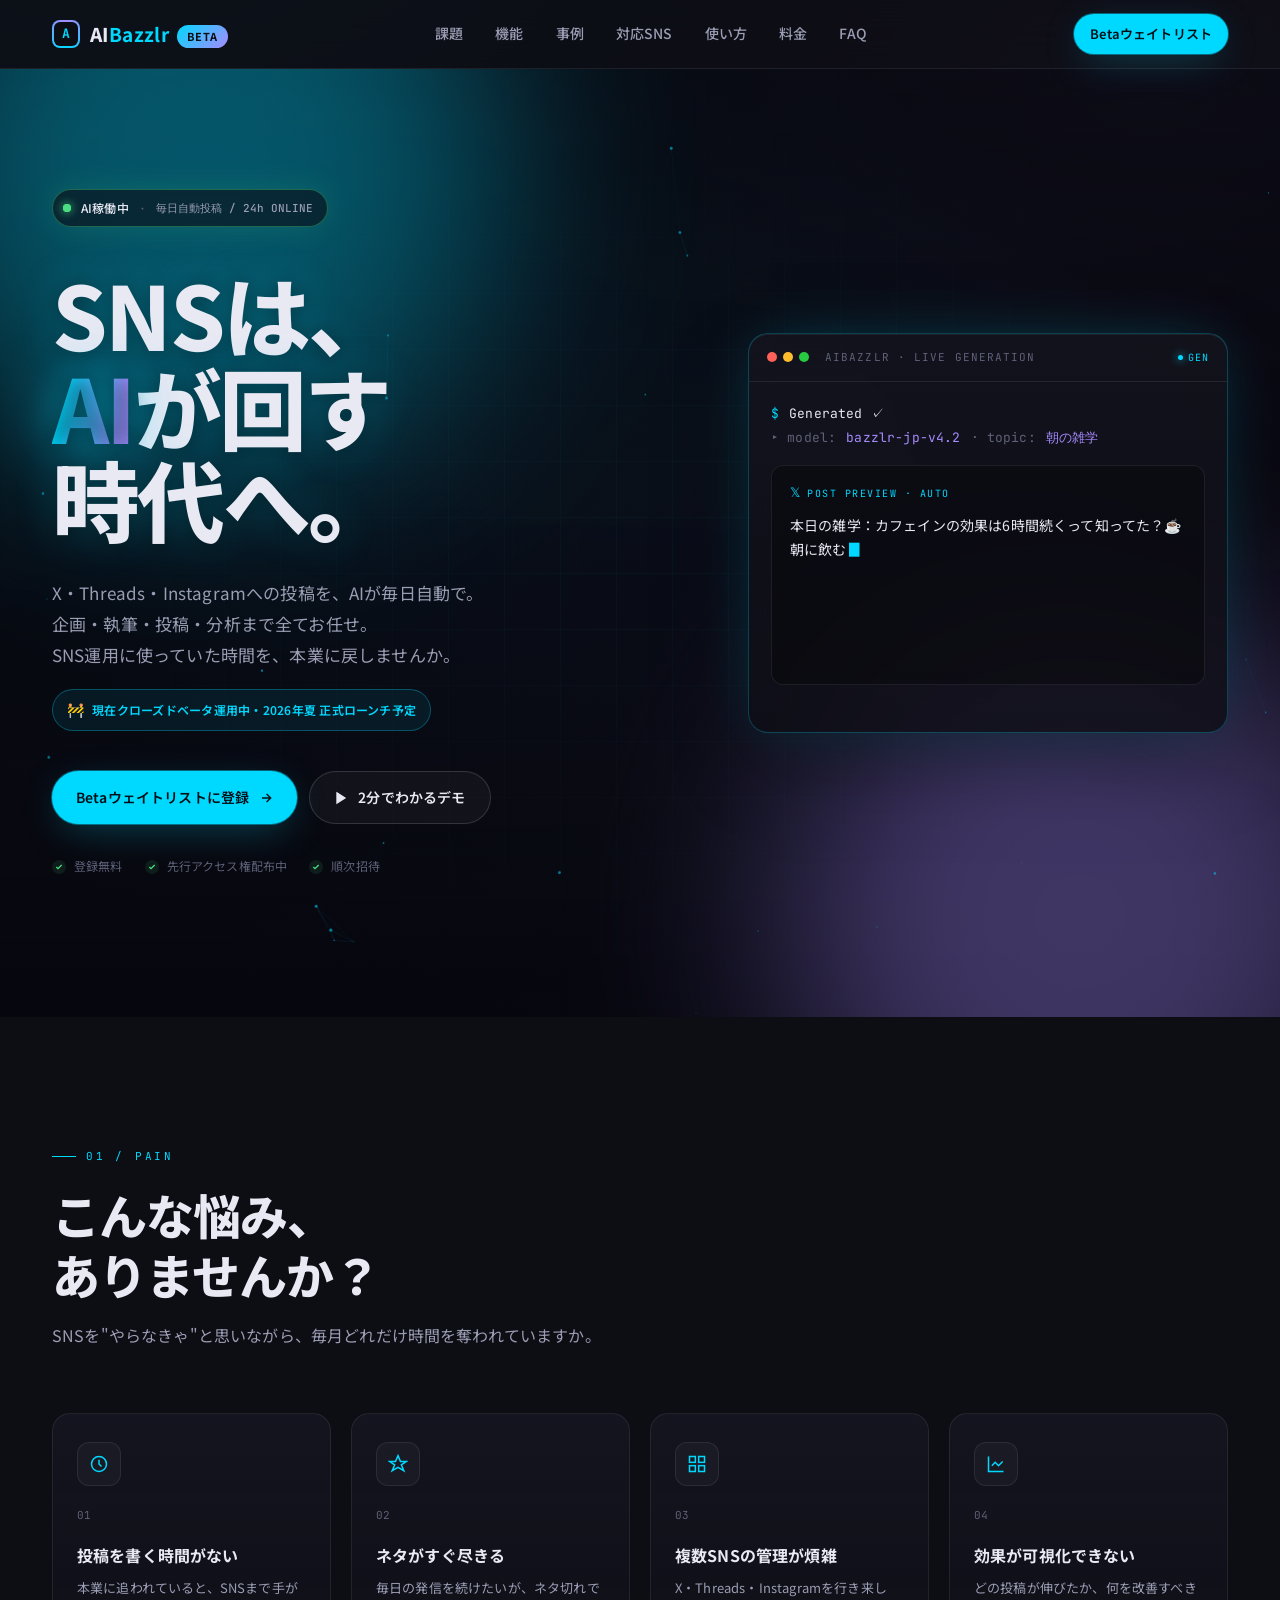
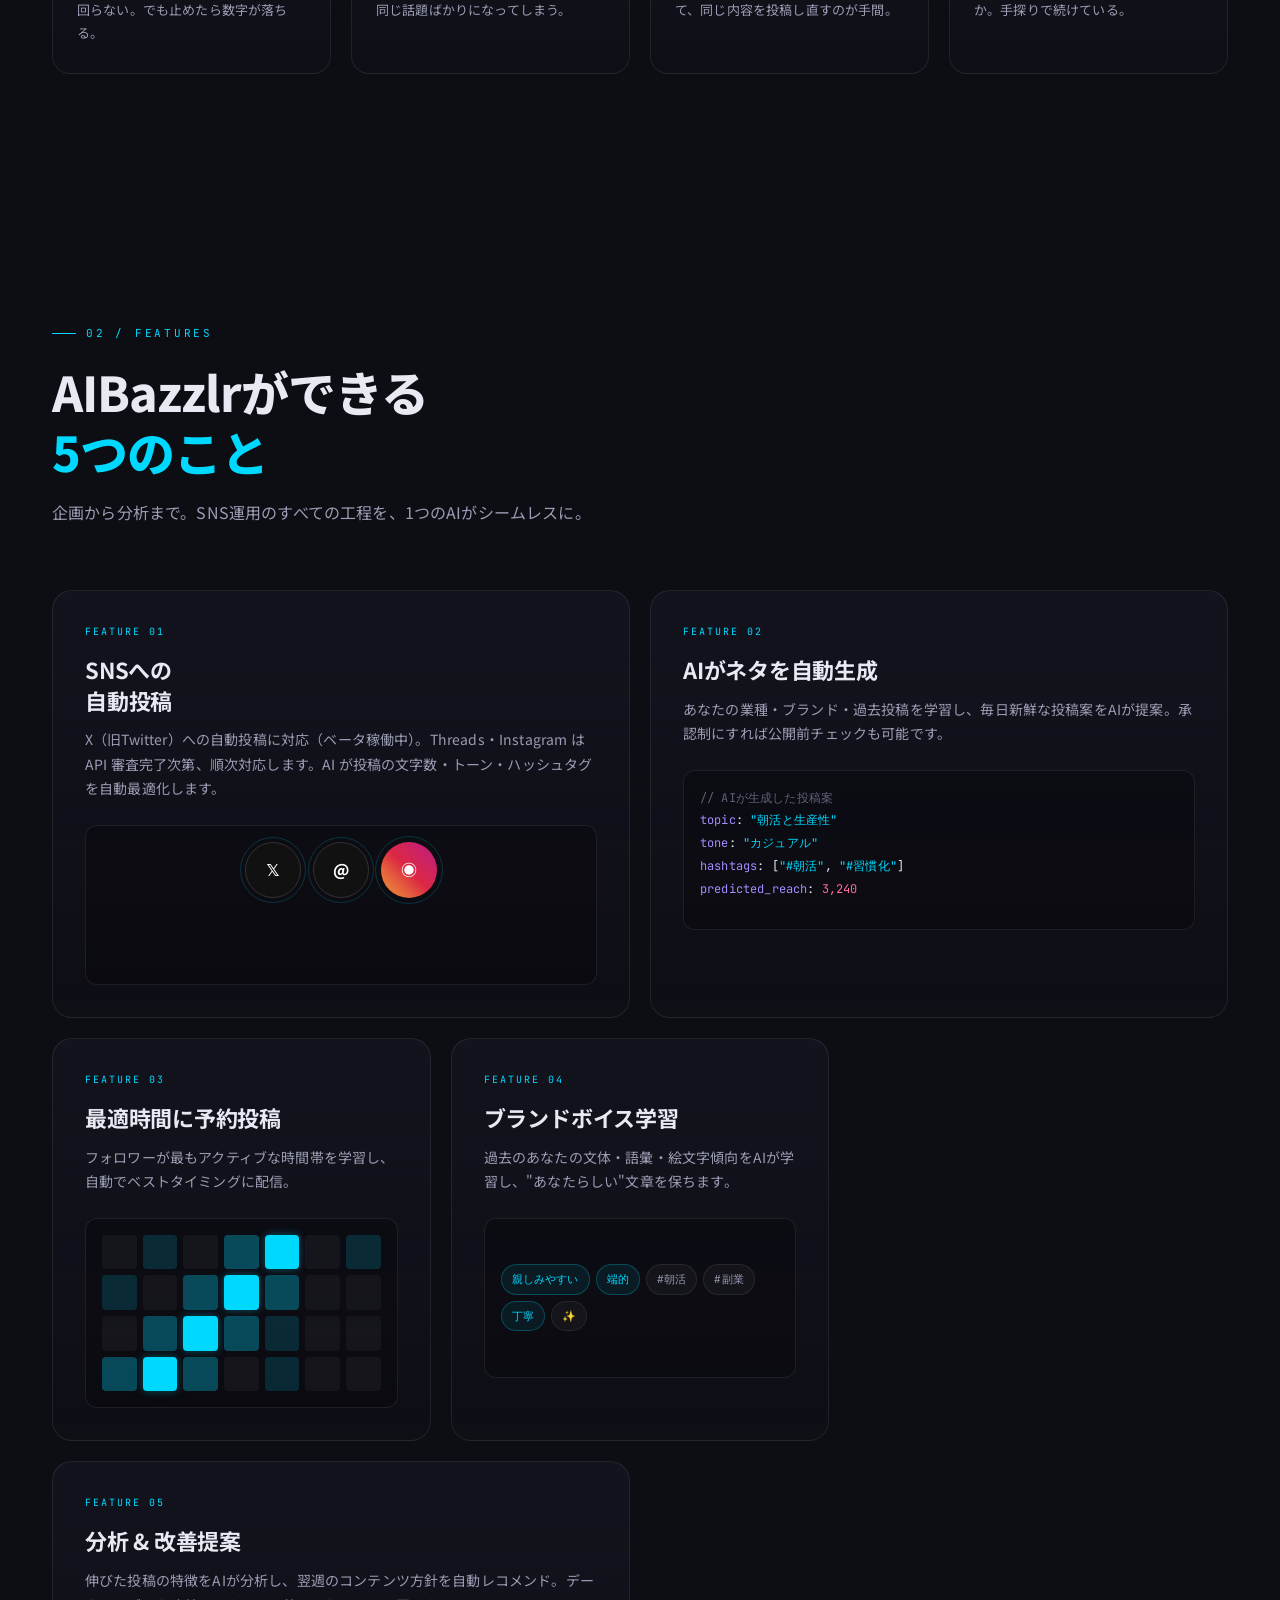
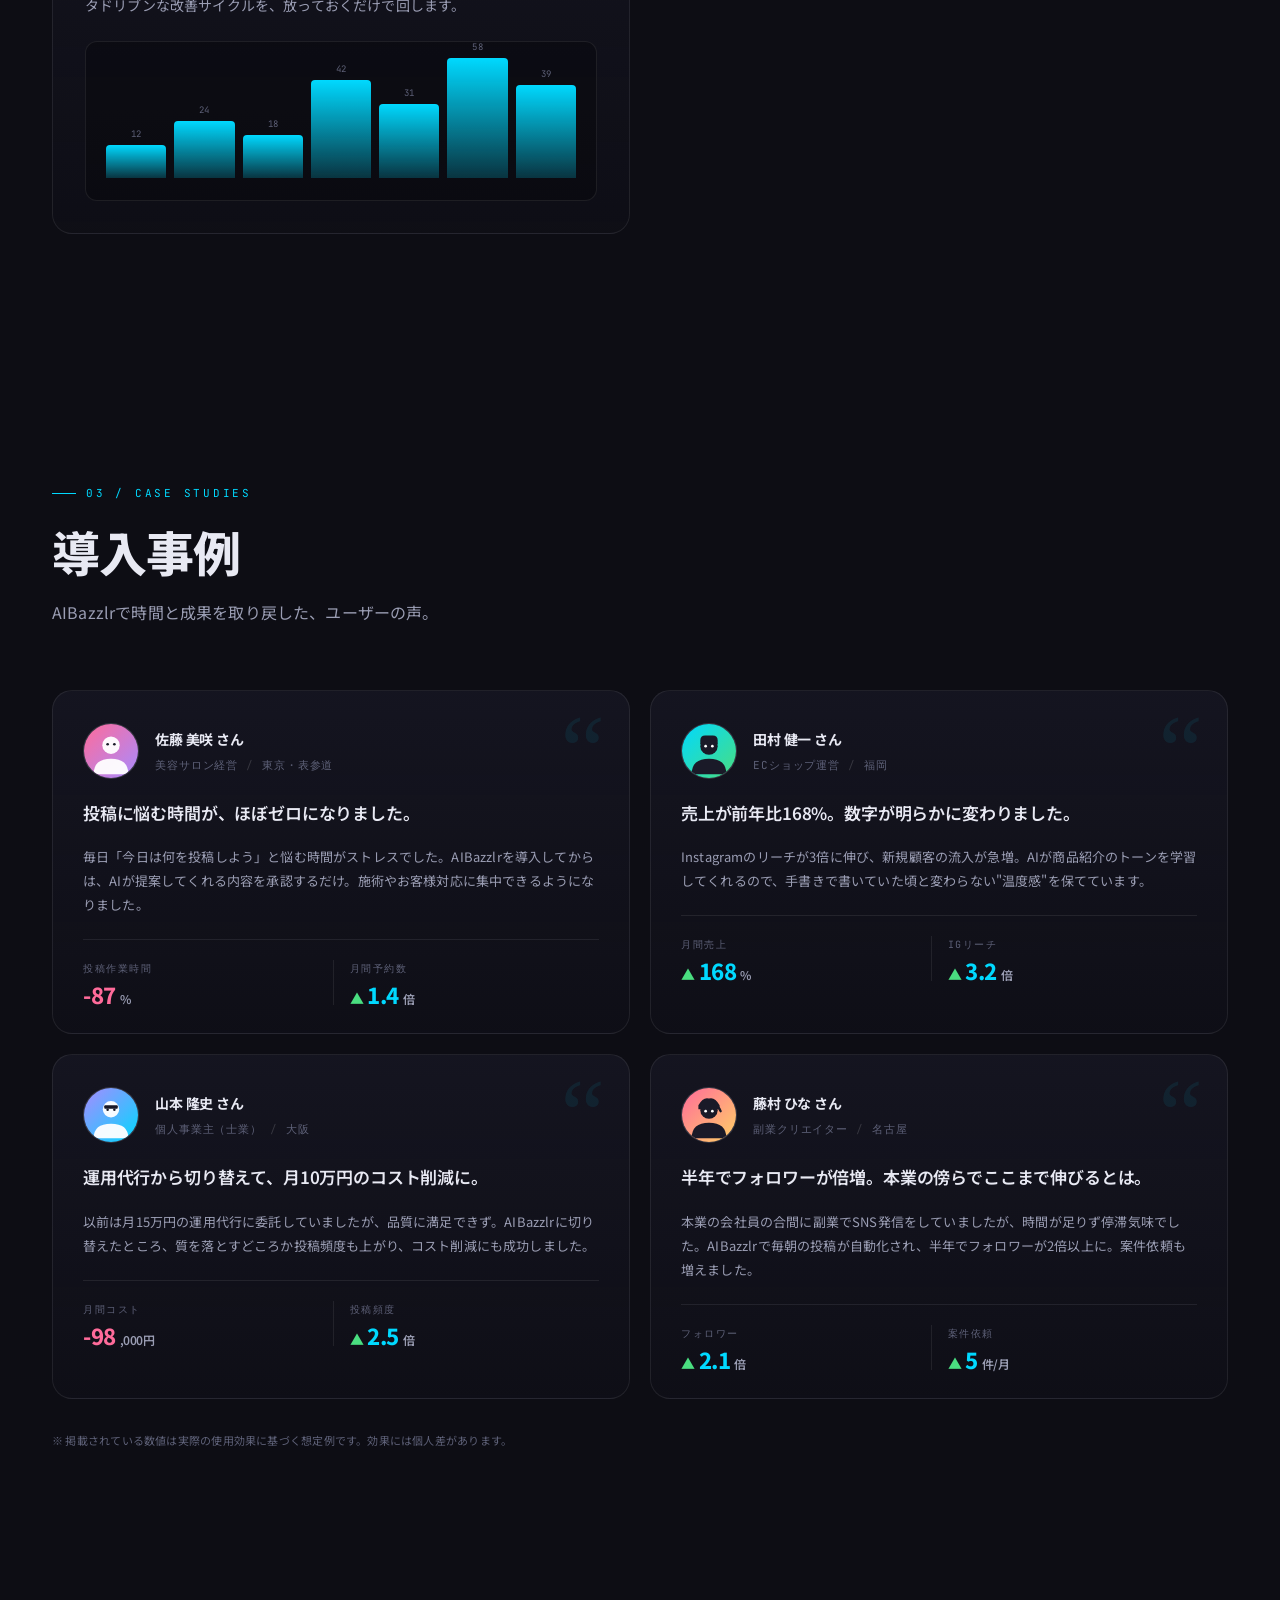
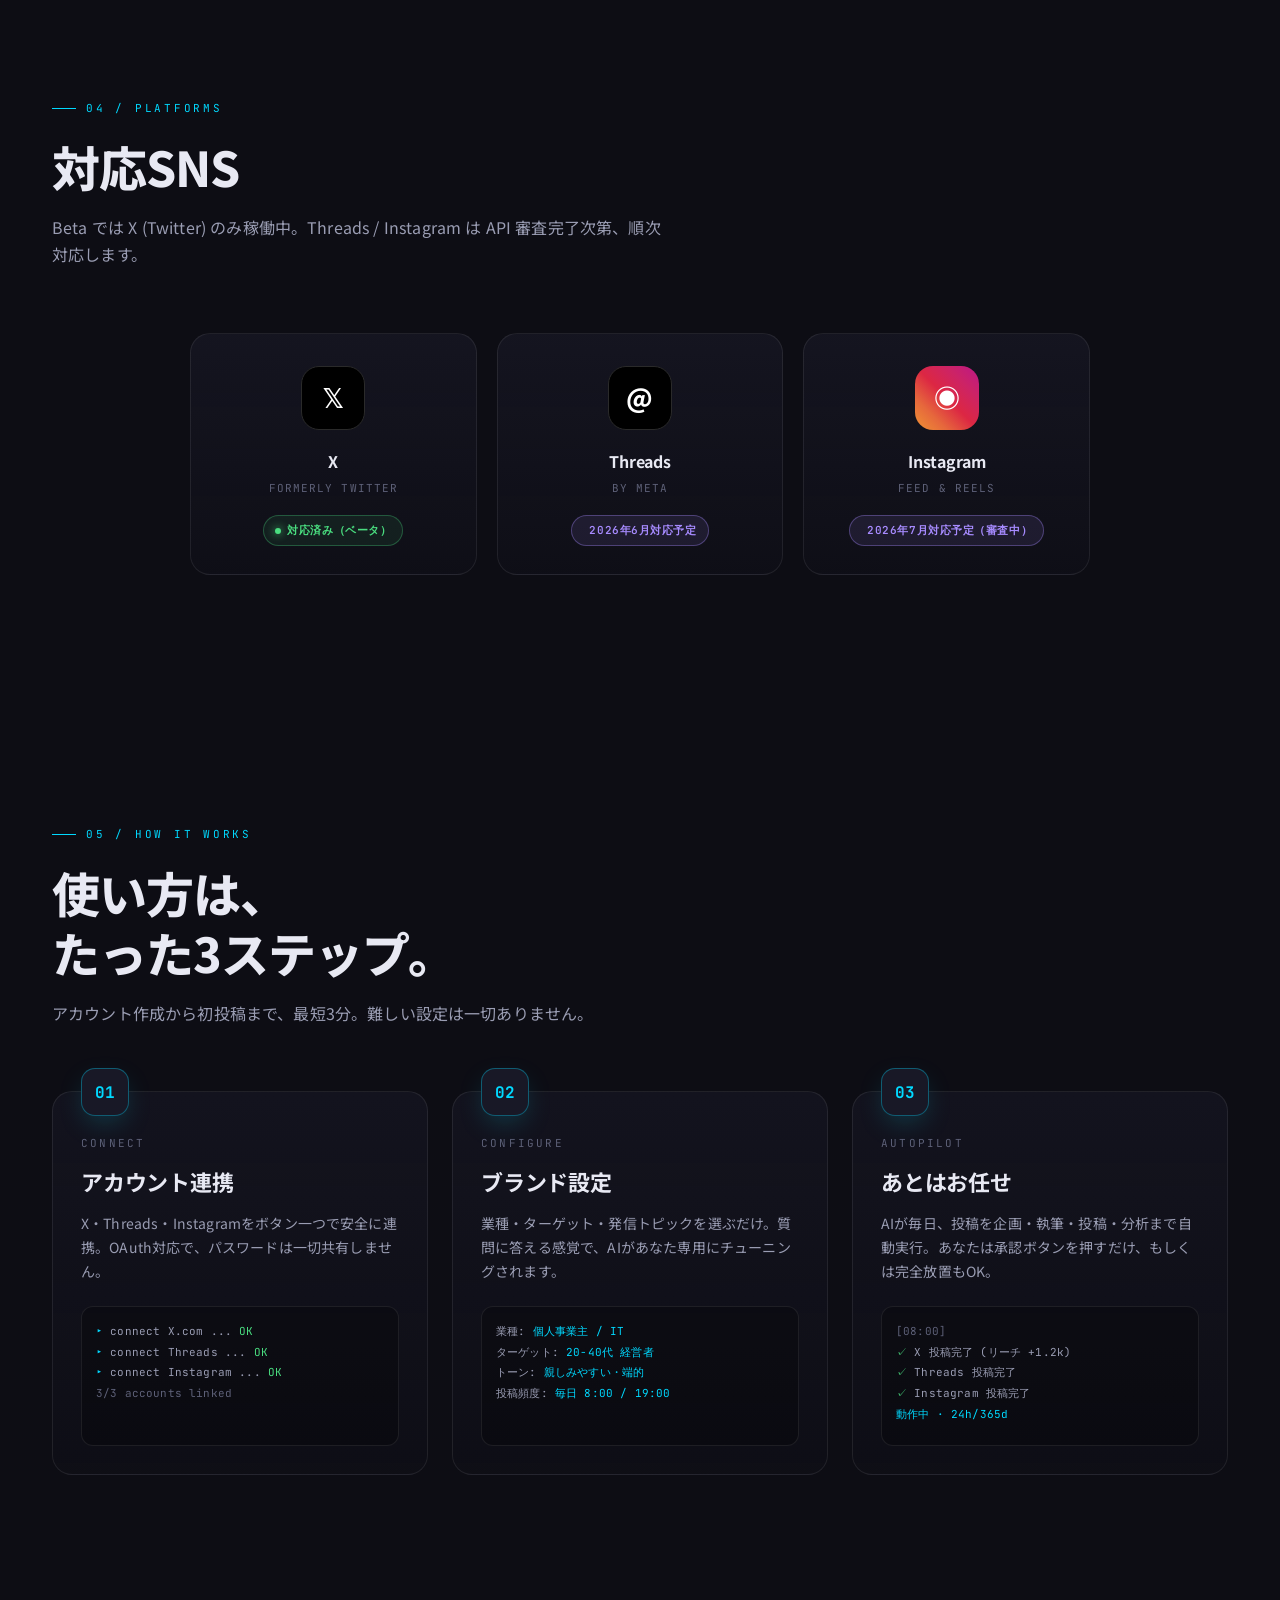
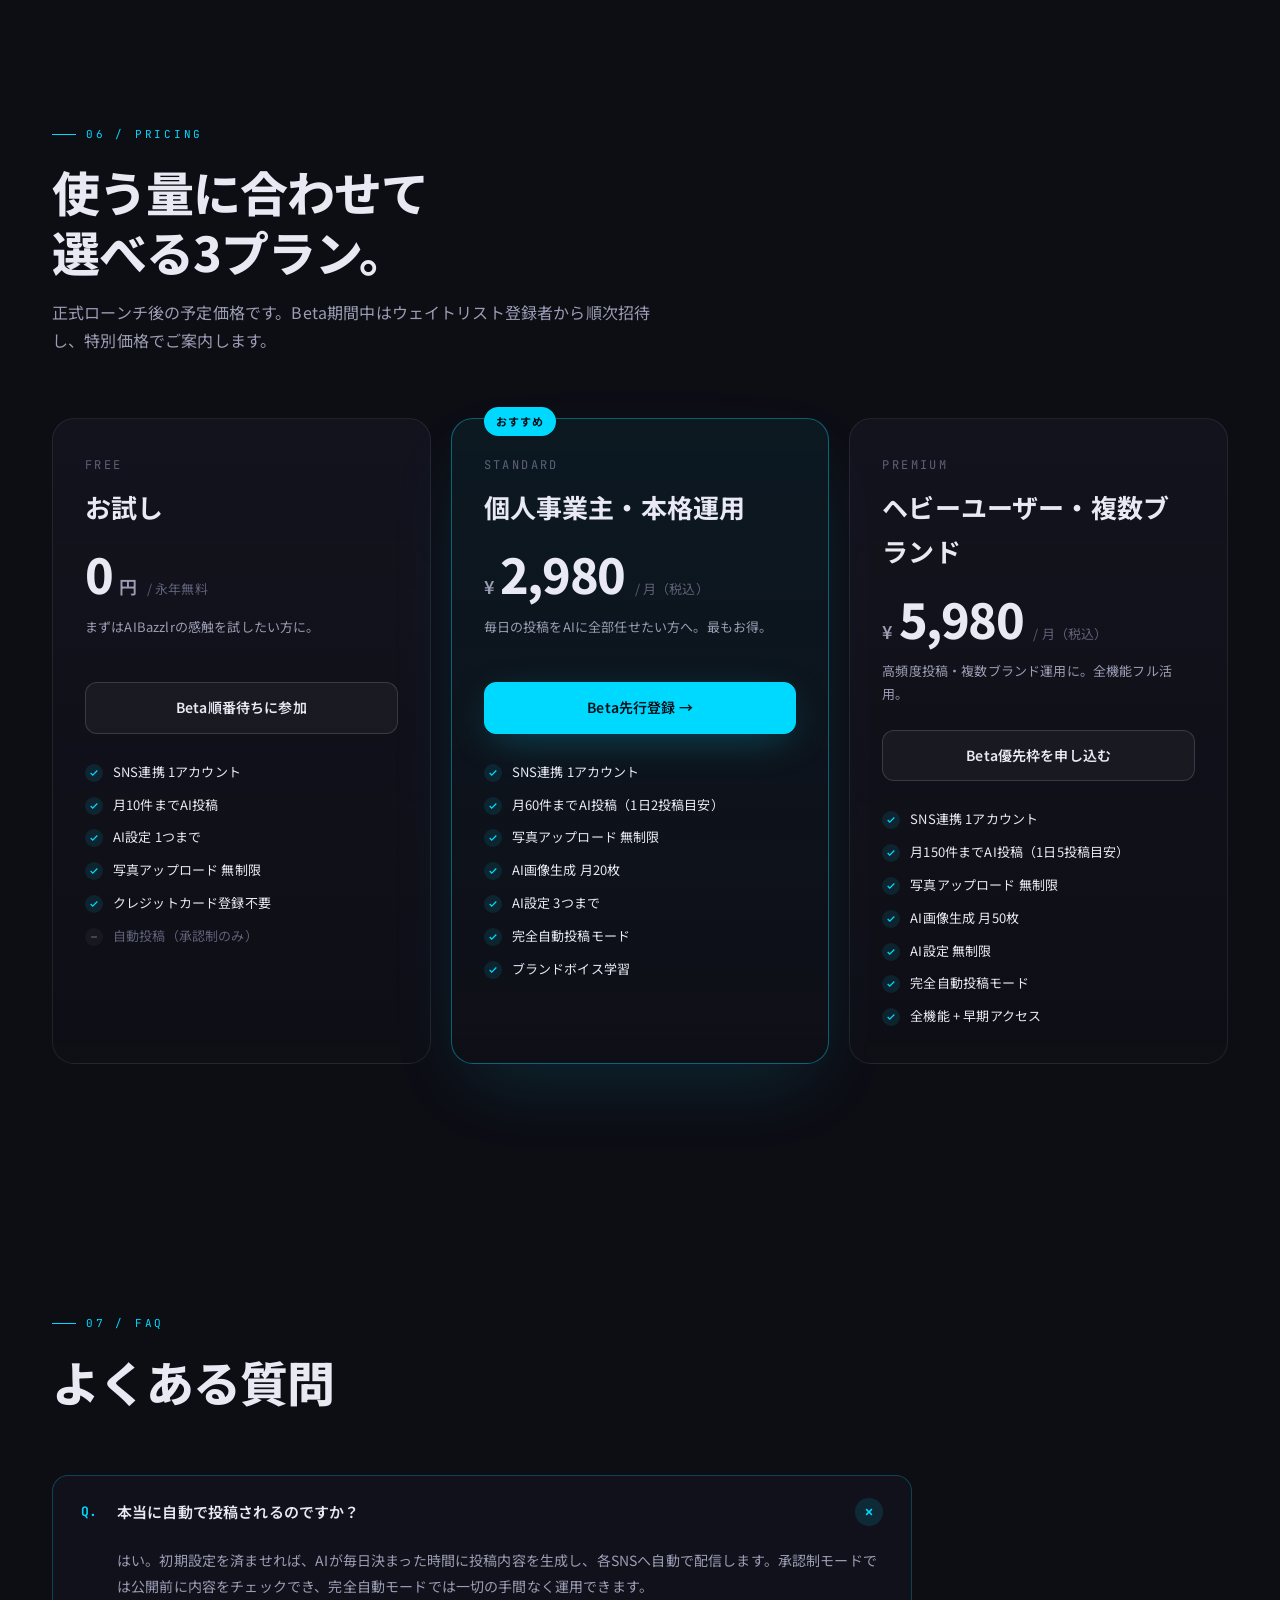
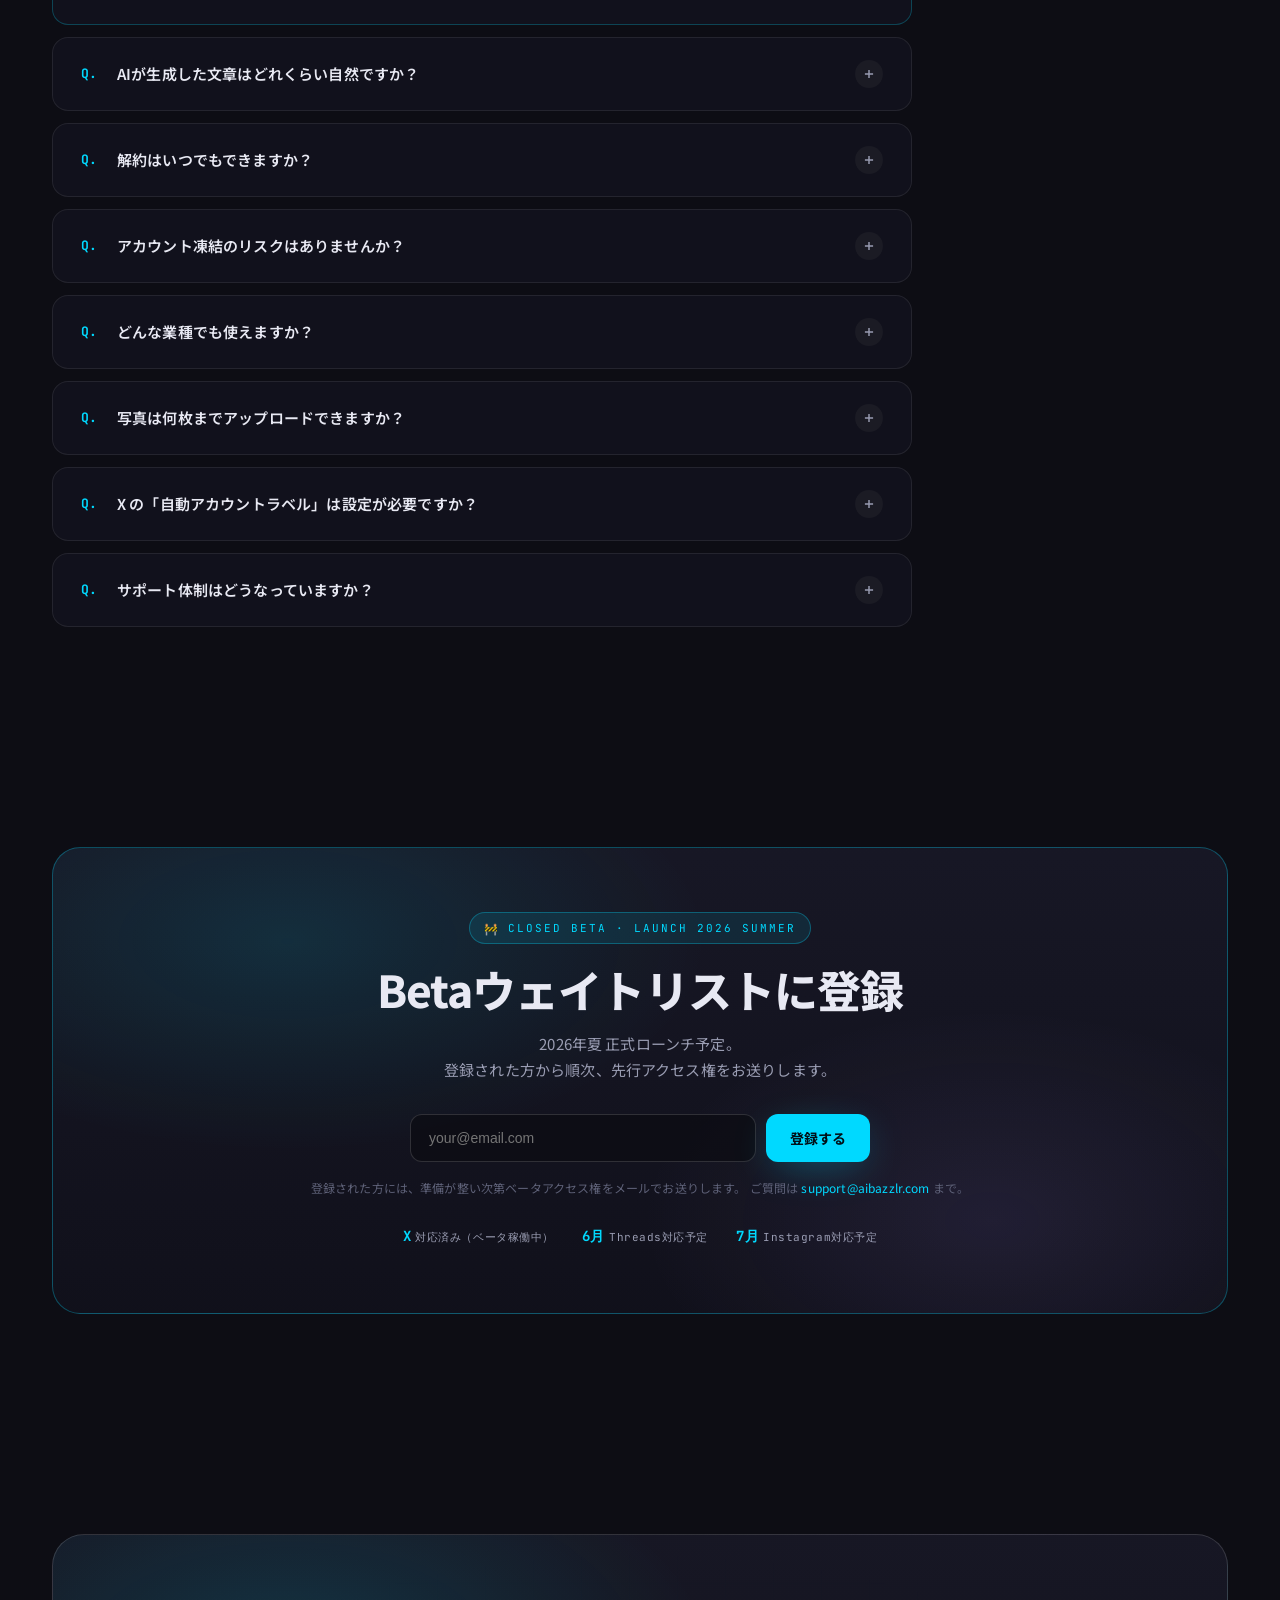
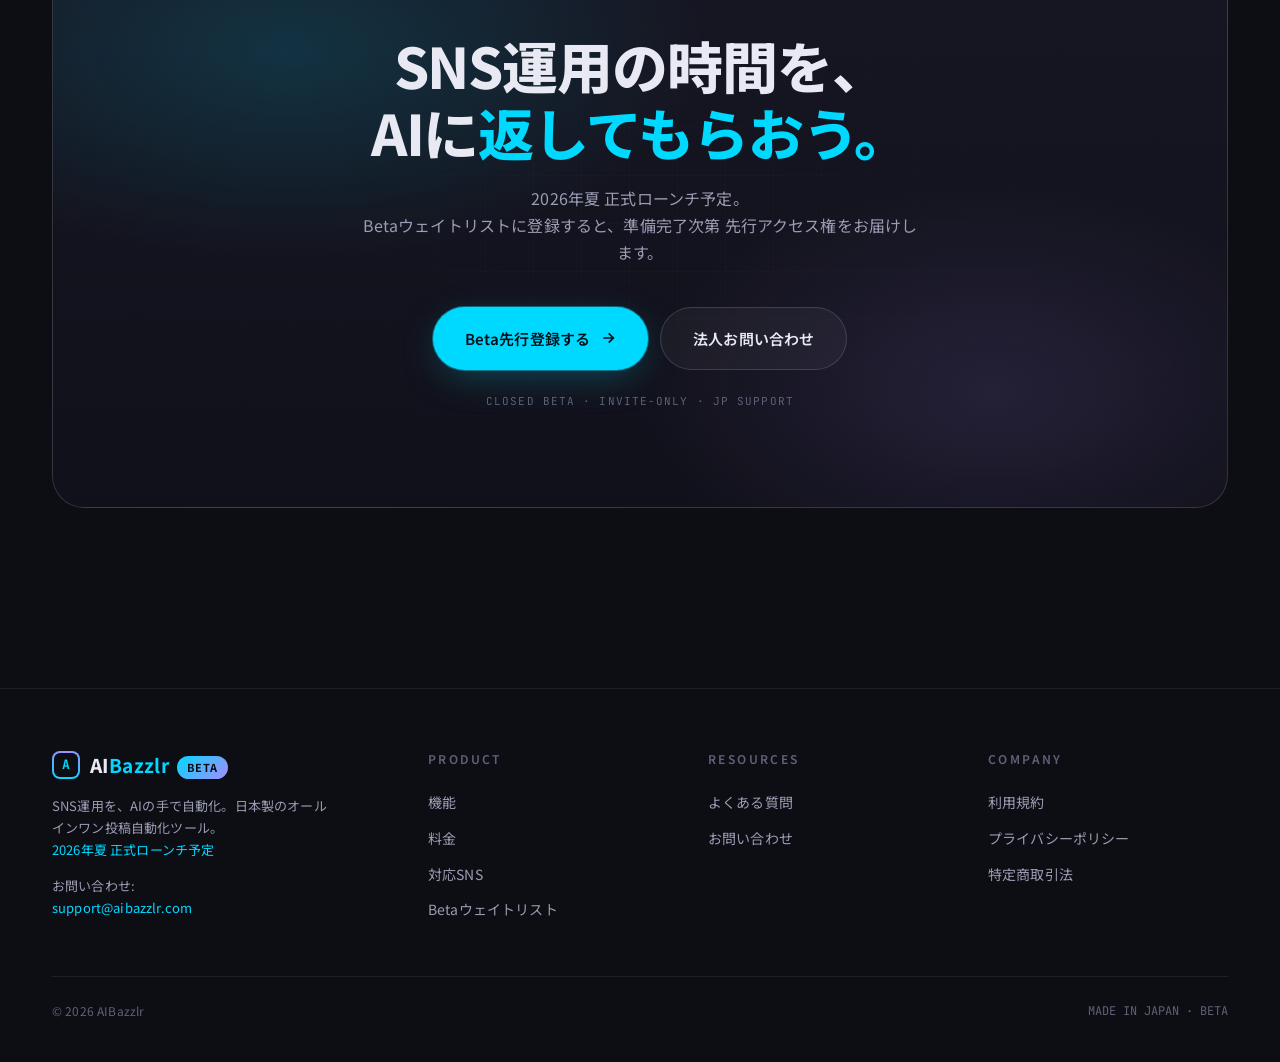
==== commit a2e4c303: "content(phase-13-B): surface 写真アップロード 無制限 on LP, tokushoho, FAQ LP and tokushoho still implied that " ====
--- a/index.html
+++ b/index.html
@@ -2168,6 +2168,7 @@
           <li><span class="tick"><svg width="10" height="10" viewBox="0 0 24 24" fill="none" stroke="currentColor" stroke-width="3"><polyline points="20 6 9 17 4 12"/></svg></span>SNS連携 1アカウント</li>
           <li><span class="tick"><svg width="10" height="10" viewBox="0 0 24 24" fill="none" stroke="currentColor" stroke-width="3"><polyline points="20 6 9 17 4 12"/></svg></span>月10件までAI投稿</li>
           <li><span class="tick"><svg width="10" height="10" viewBox="0 0 24 24" fill="none" stroke="currentColor" stroke-width="3"><polyline points="20 6 9 17 4 12"/></svg></span>AI設定 1つまで</li>
+          <li><span class="tick"><svg width="10" height="10" viewBox="0 0 24 24" fill="none" stroke="currentColor" stroke-width="3"><polyline points="20 6 9 17 4 12"/></svg></span>写真アップロード 無制限</li>
           <li><span class="tick"><svg width="10" height="10" viewBox="0 0 24 24" fill="none" stroke="currentColor" stroke-width="3"><polyline points="20 6 9 17 4 12"/></svg></span>クレジットカード登録不要</li>
           <li class="mute"><span class="tick"><svg width="10" height="10" viewBox="0 0 24 24" fill="none" stroke="currentColor" stroke-width="3"><line x1="5" y1="12" x2="19" y2="12"/></svg></span>自動投稿（承認制のみ）</li>
         </ul>
@@ -2186,6 +2187,7 @@
         <ul class="plan-features">
           <li><span class="tick"><svg width="10" height="10" viewBox="0 0 24 24" fill="none" stroke="currentColor" stroke-width="3"><polyline points="20 6 9 17 4 12"/></svg></span>SNS連携 1アカウント</li>
           <li><span class="tick"><svg width="10" height="10" viewBox="0 0 24 24" fill="none" stroke="currentColor" stroke-width="3"><polyline points="20 6 9 17 4 12"/></svg></span>月60件までAI投稿（1日2投稿目安）</li>
+          <li><span class="tick"><svg width="10" height="10" viewBox="0 0 24 24" fill="none" stroke="currentColor" stroke-width="3"><polyline points="20 6 9 17 4 12"/></svg></span>写真アップロード 無制限</li>
           <li><span class="tick"><svg width="10" height="10" viewBox="0 0 24 24" fill="none" stroke="currentColor" stroke-width="3"><polyline points="20 6 9 17 4 12"/></svg></span>AI画像生成 月20枚</li>
           <li><span class="tick"><svg width="10" height="10" viewBox="0 0 24 24" fill="none" stroke="currentColor" stroke-width="3"><polyline points="20 6 9 17 4 12"/></svg></span>AI設定 3つまで</li>
           <li><span class="tick"><svg width="10" height="10" viewBox="0 0 24 24" fill="none" stroke="currentColor" stroke-width="3"><polyline points="20 6 9 17 4 12"/></svg></span>完全自動投稿モード</li>
@@ -2206,6 +2208,7 @@
         <ul class="plan-features">
           <li><span class="tick"><svg width="10" height="10" viewBox="0 0 24 24" fill="none" stroke="currentColor" stroke-width="3"><polyline points="20 6 9 17 4 12"/></svg></span>SNS連携 1アカウント</li>
           <li><span class="tick"><svg width="10" height="10" viewBox="0 0 24 24" fill="none" stroke="currentColor" stroke-width="3"><polyline points="20 6 9 17 4 12"/></svg></span>月150件までAI投稿（1日5投稿目安）</li>
+          <li><span class="tick"><svg width="10" height="10" viewBox="0 0 24 24" fill="none" stroke="currentColor" stroke-width="3"><polyline points="20 6 9 17 4 12"/></svg></span>写真アップロード 無制限</li>
           <li><span class="tick"><svg width="10" height="10" viewBox="0 0 24 24" fill="none" stroke="currentColor" stroke-width="3"><polyline points="20 6 9 17 4 12"/></svg></span>AI画像生成 月50枚</li>
           <li><span class="tick"><svg width="10" height="10" viewBox="0 0 24 24" fill="none" stroke="currentColor" stroke-width="3"><polyline points="20 6 9 17 4 12"/></svg></span>AI設定 無制限</li>
           <li><span class="tick"><svg width="10" height="10" viewBox="0 0 24 24" fill="none" stroke="currentColor" stroke-width="3"><polyline points="20 6 9 17 4 12"/></svg></span>完全自動投稿モード</li>
@@ -2278,6 +2281,18 @@
         </summary>
         <div class="faq-body">
           飲食・美容・IT・士業・EC・インフルエンサーなど、幅広い業種でご利用いただいています。業種ごとに投稿パターンをチューニングしているため、初期設定時に選ぶだけで最適化されます。
+        </div>
+      </details>
+
+      <details class="faq-item reveal">
+        <summary>
+          <span class="faq-q-mark mono">Q.</span>
+          <span>写真は何枚までアップロードできますか？</span>
+          <span class="faq-toggle"><svg width="14" height="14" viewBox="0 0 24 24" fill="none" stroke="currentColor" stroke-width="2.5"><line x1="12" y1="5" x2="12" y2="19"/><line x1="5" y1="12" x2="19" y2="12"/></svg></span>
+        </summary>
+        <div class="faq-body">
+          写真のアップロードは <b>どのプランも無制限</b> です。お店の料理写真、店内写真、スタッフ写真などを自由にアップロードでき、AI が投稿に合うものを自動で選んで添付します。<br><br>
+          各プランの「AI画像生成 月20枚」などの上限は、AI に <b>新しく画像を生成させる</b> 場合にのみ適用されます。ご自身でアップロードした写真は、この枠を消費しません。
         </div>
       </details>
 
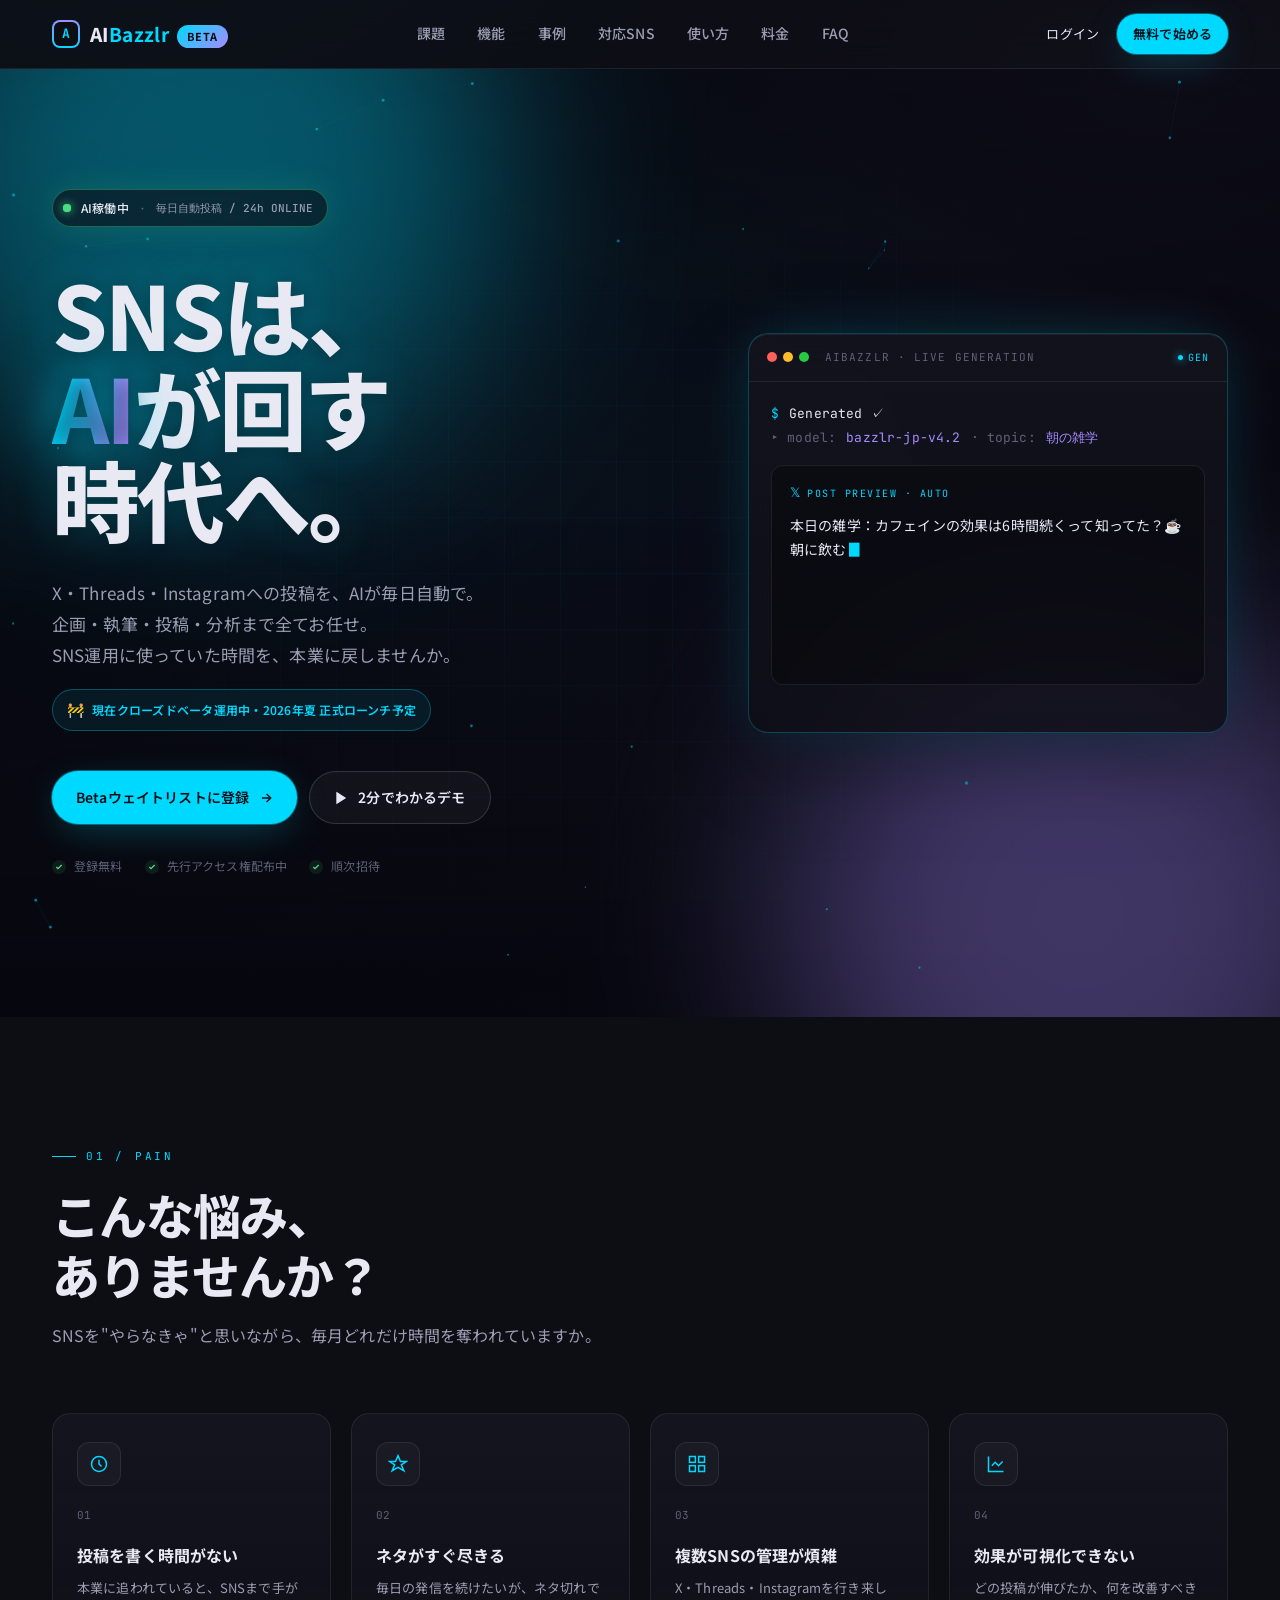
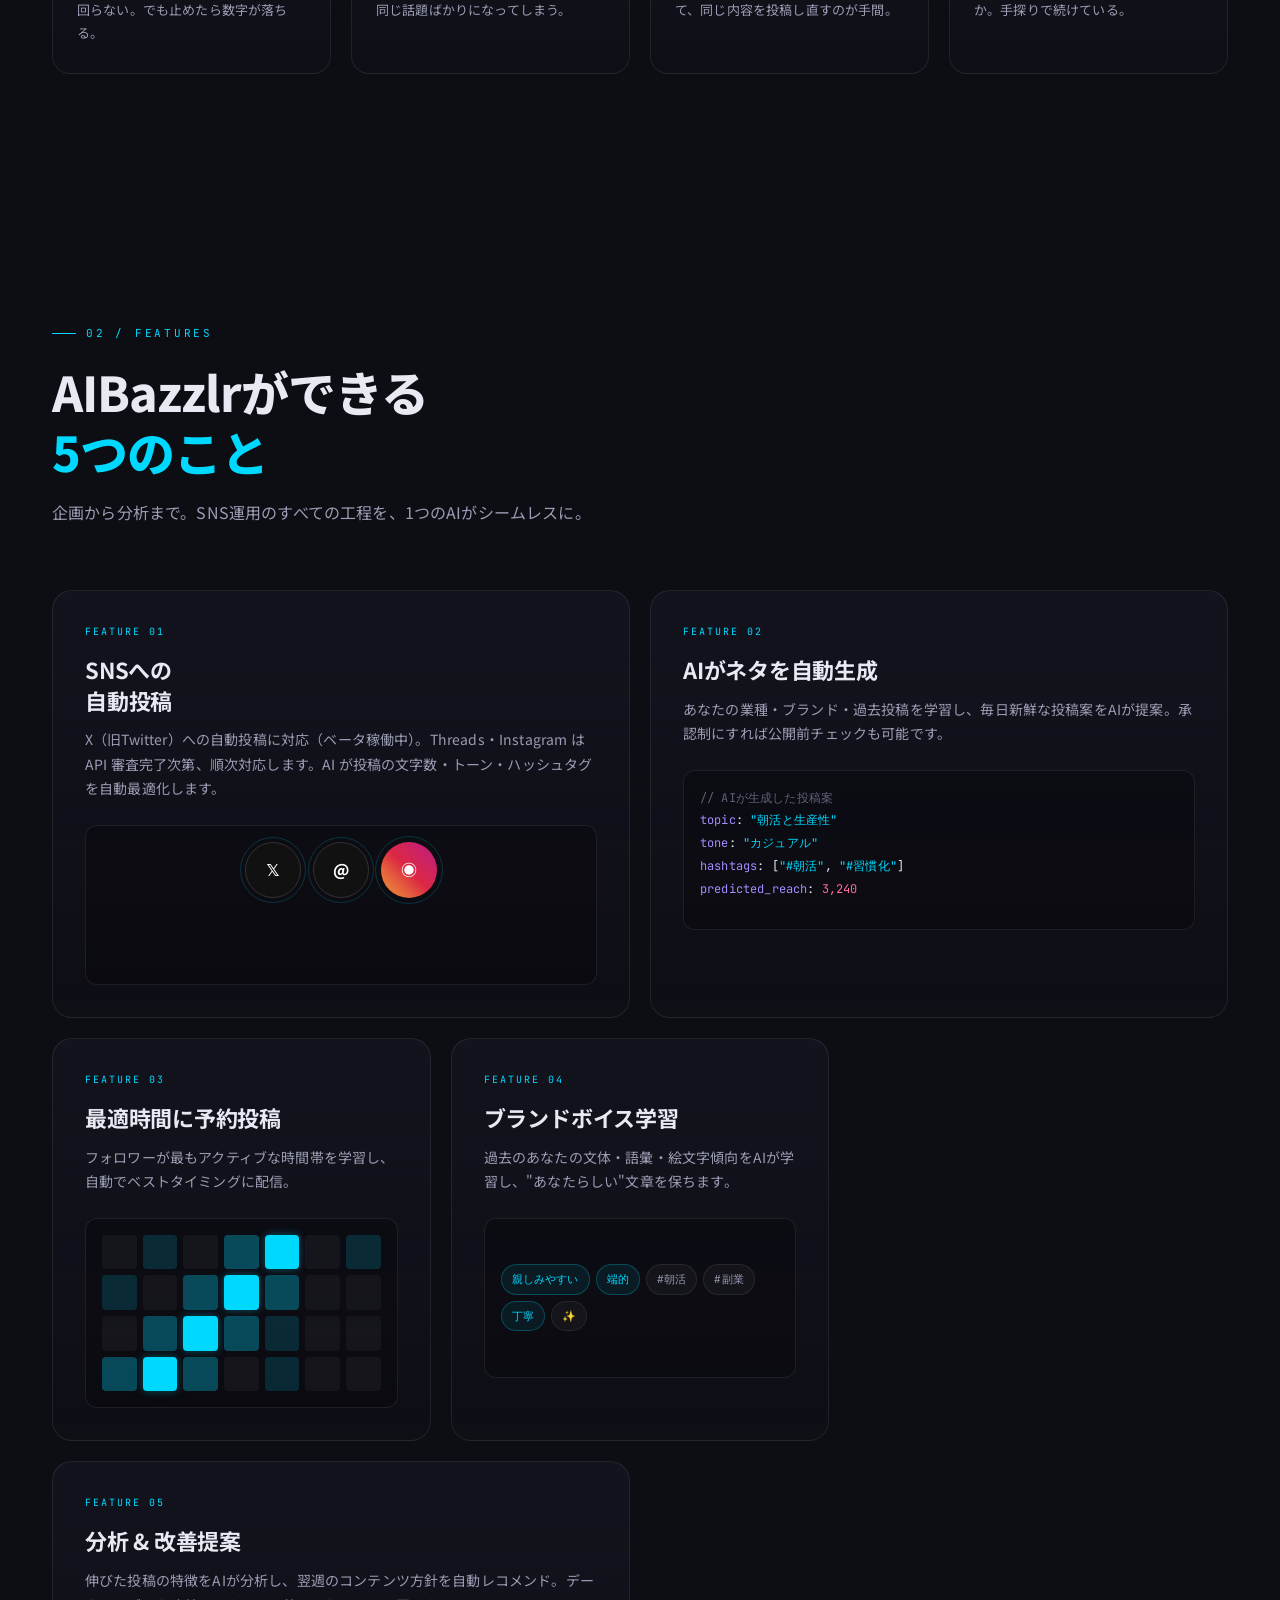
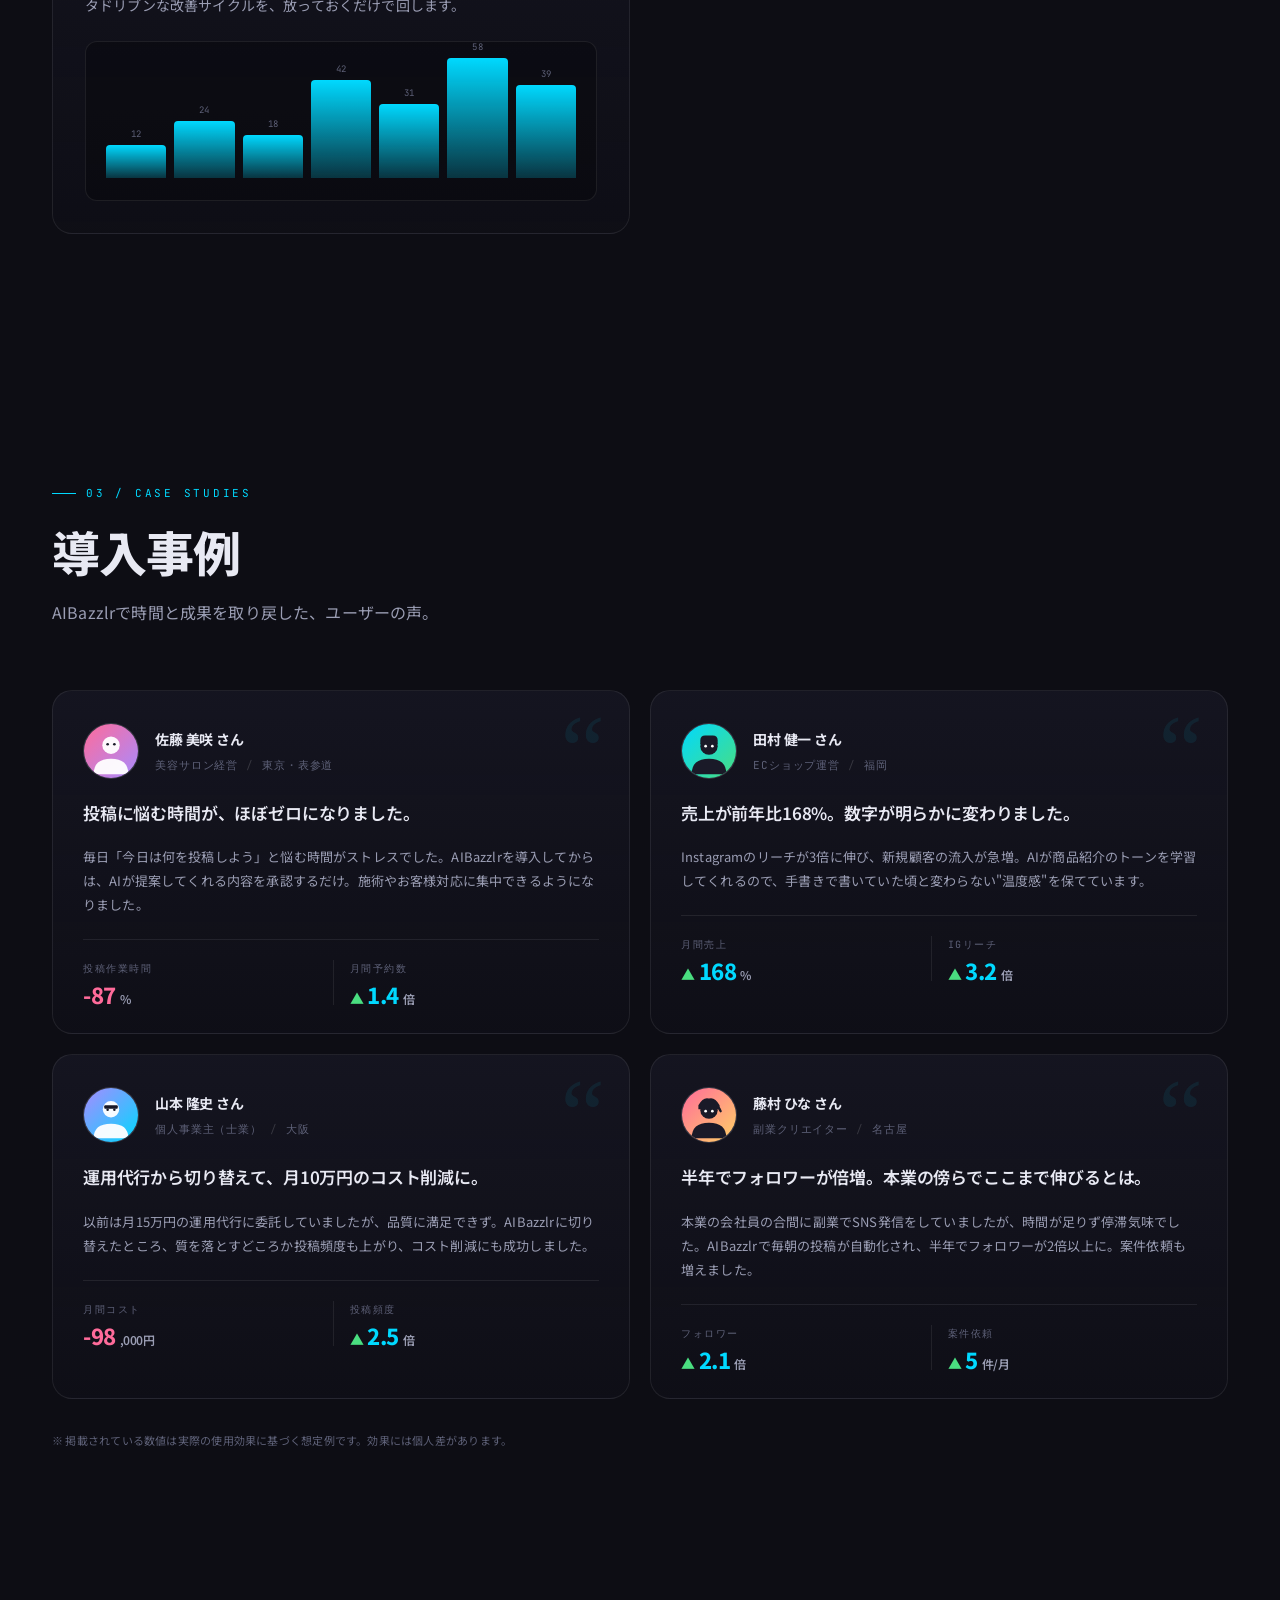
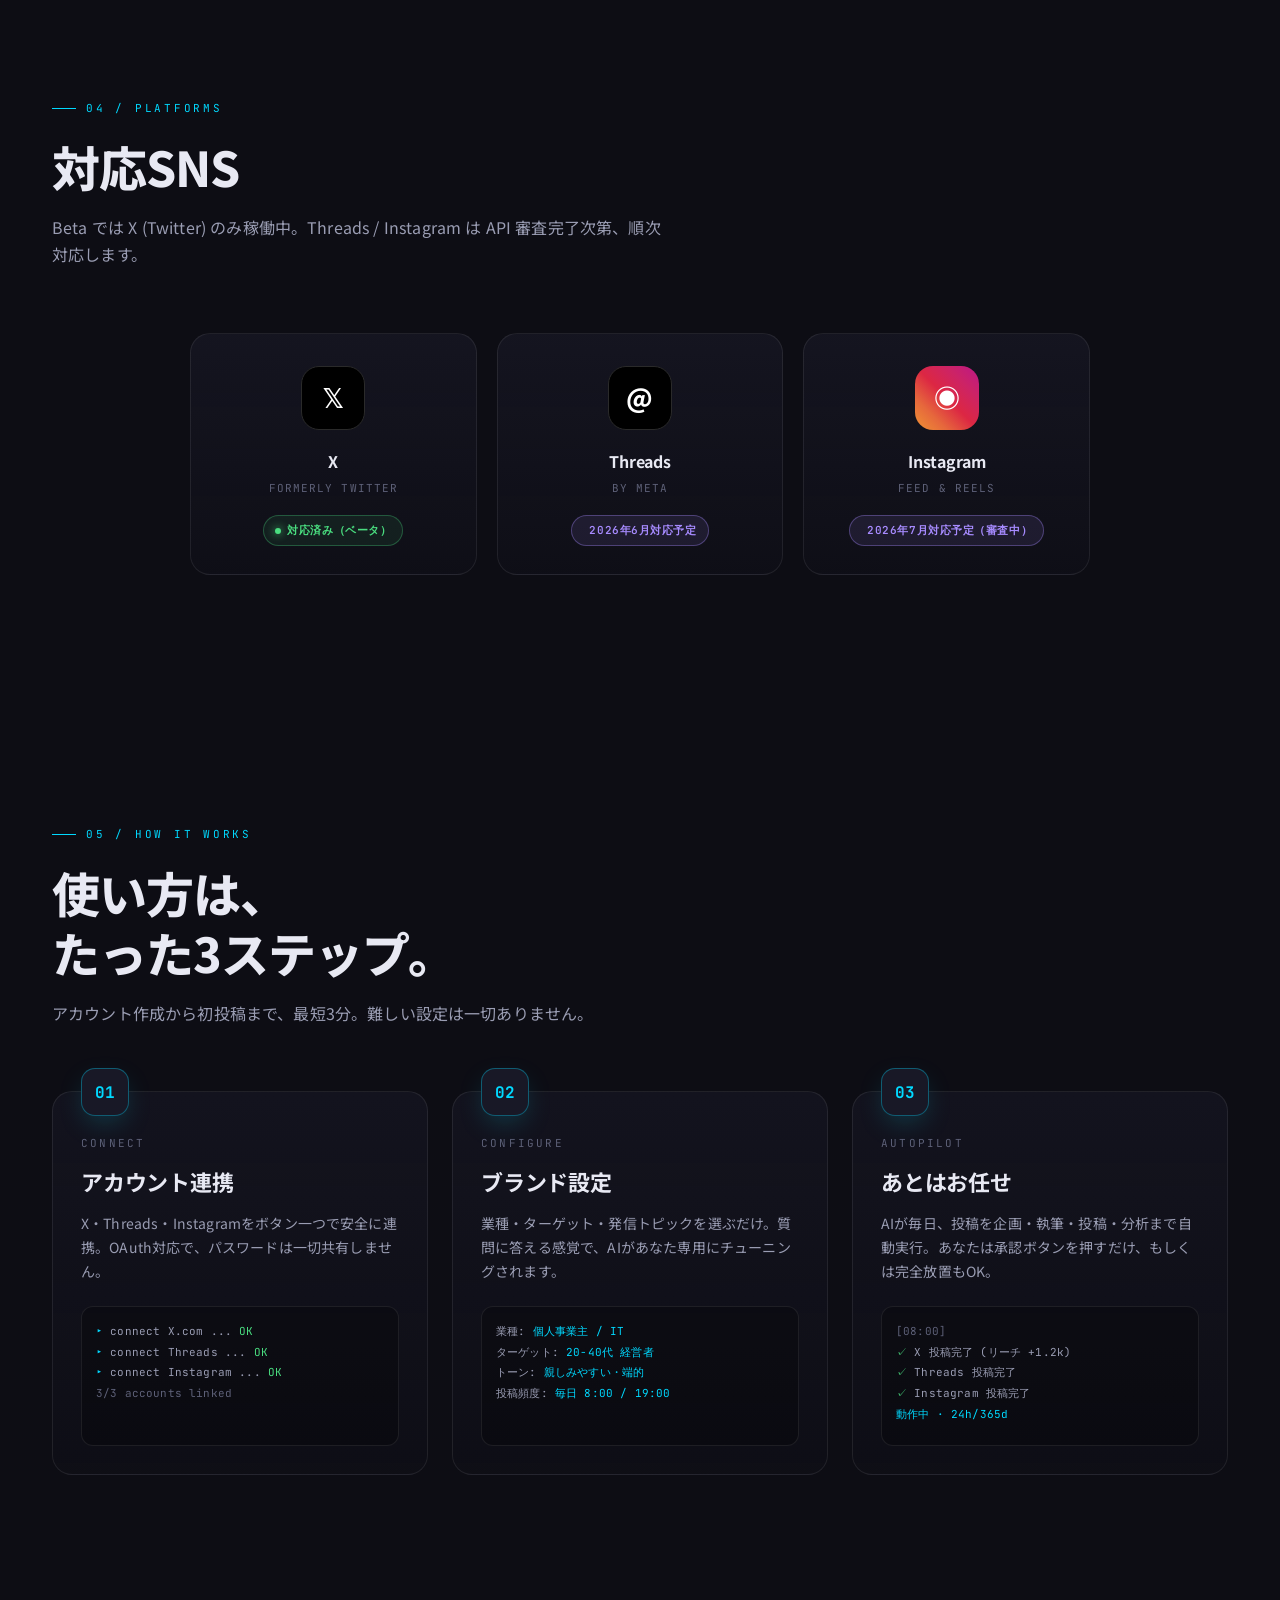
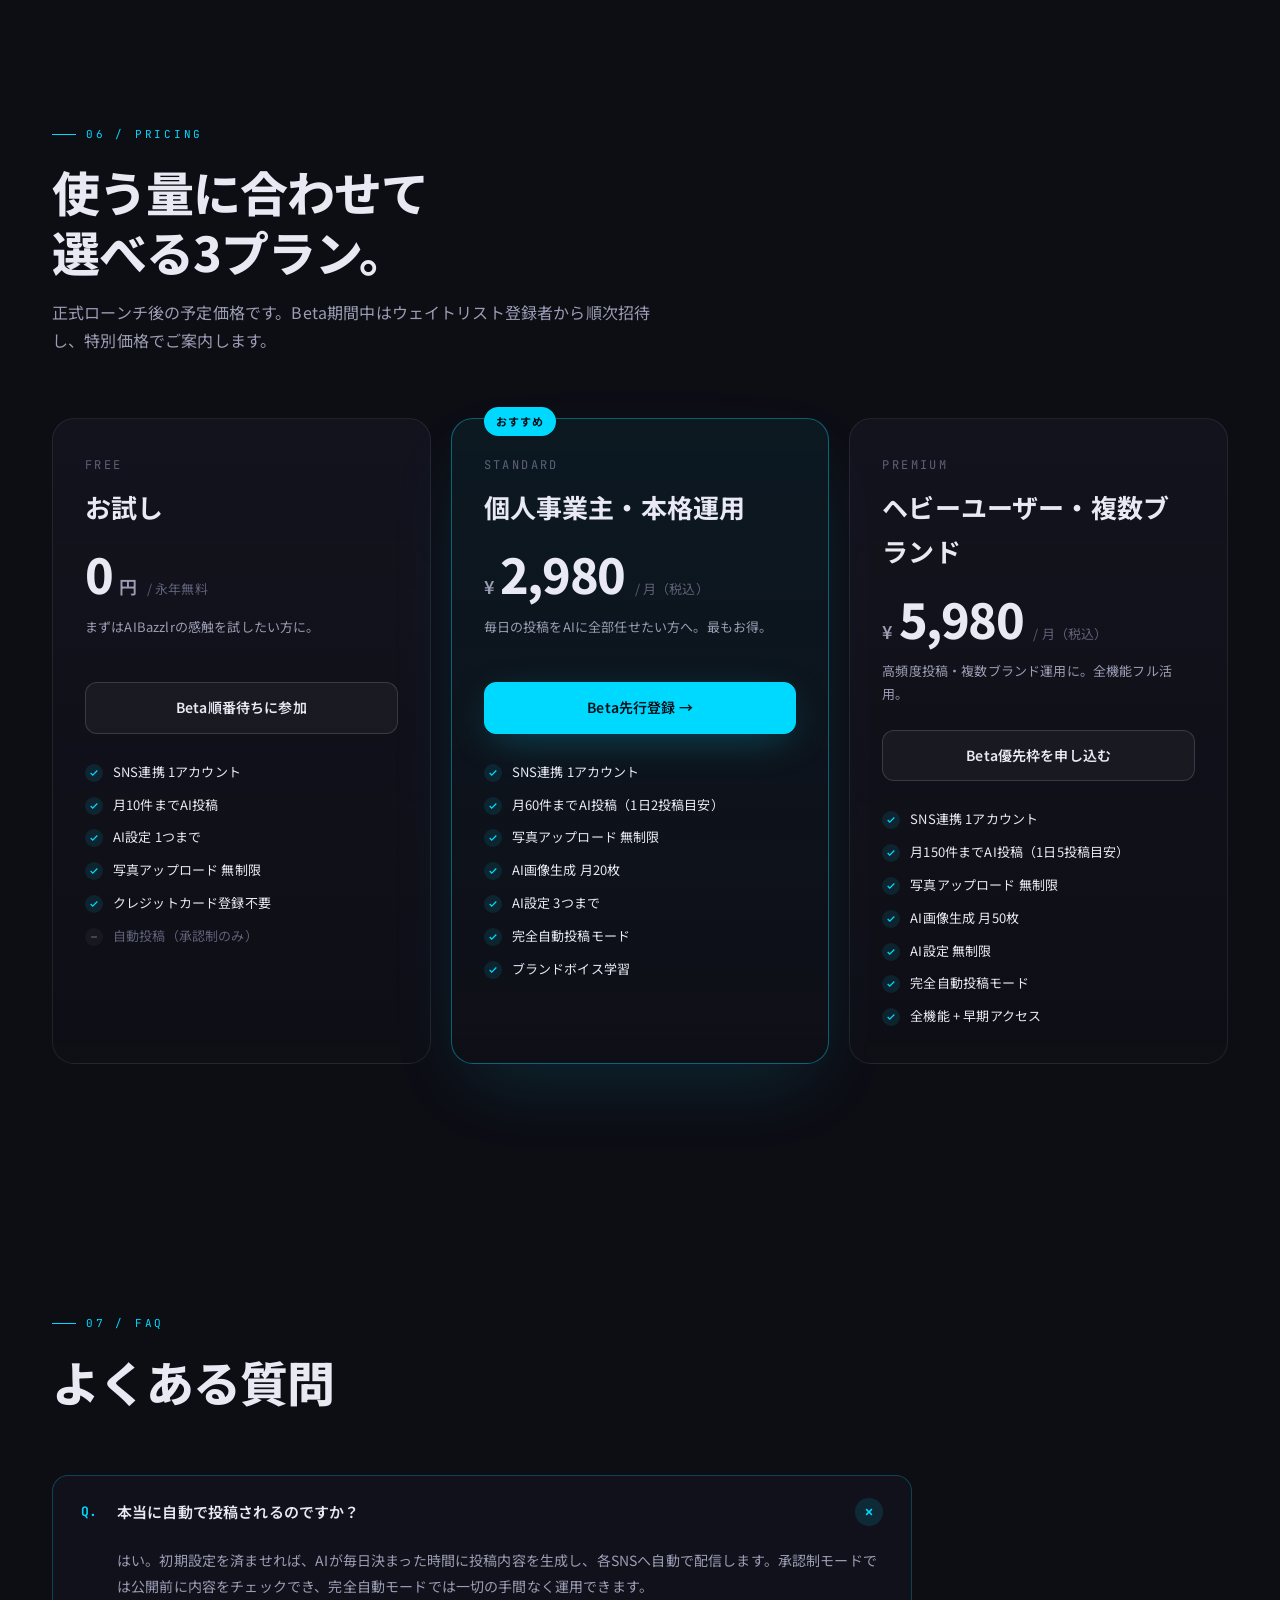
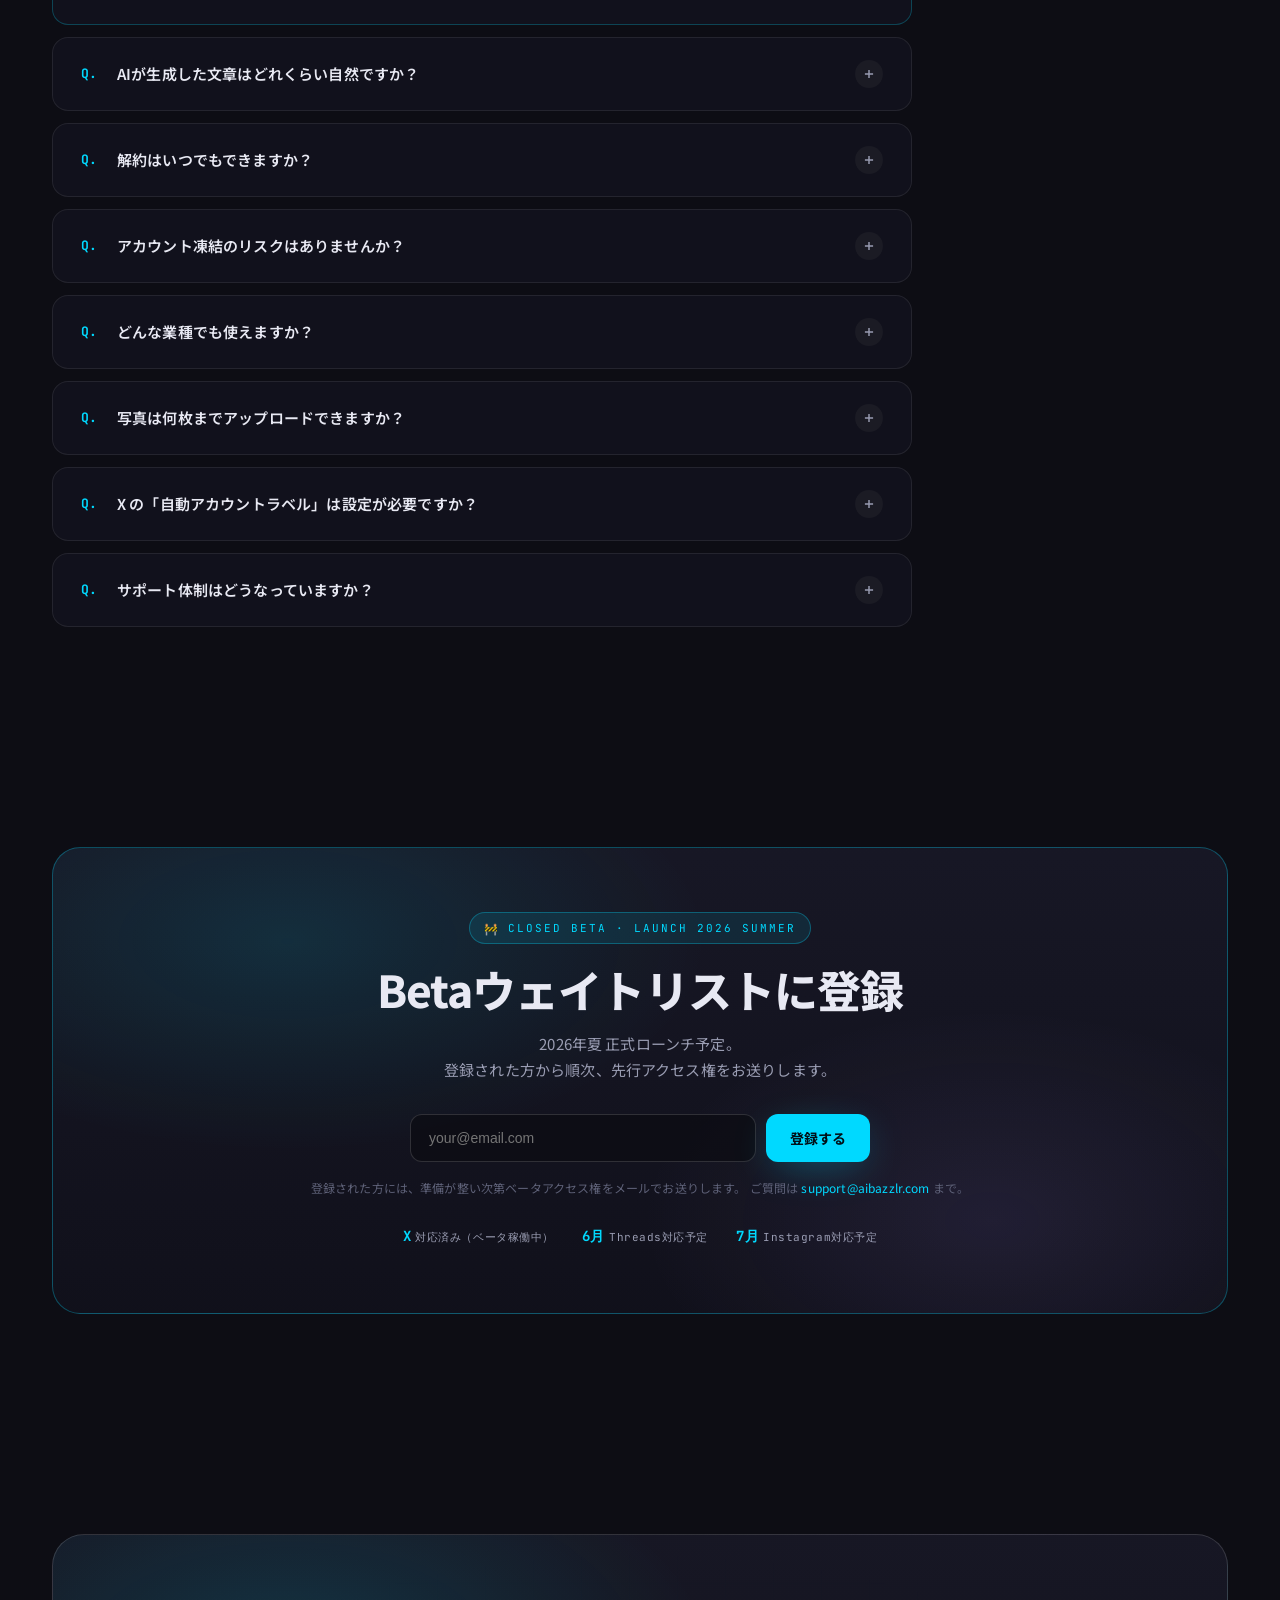
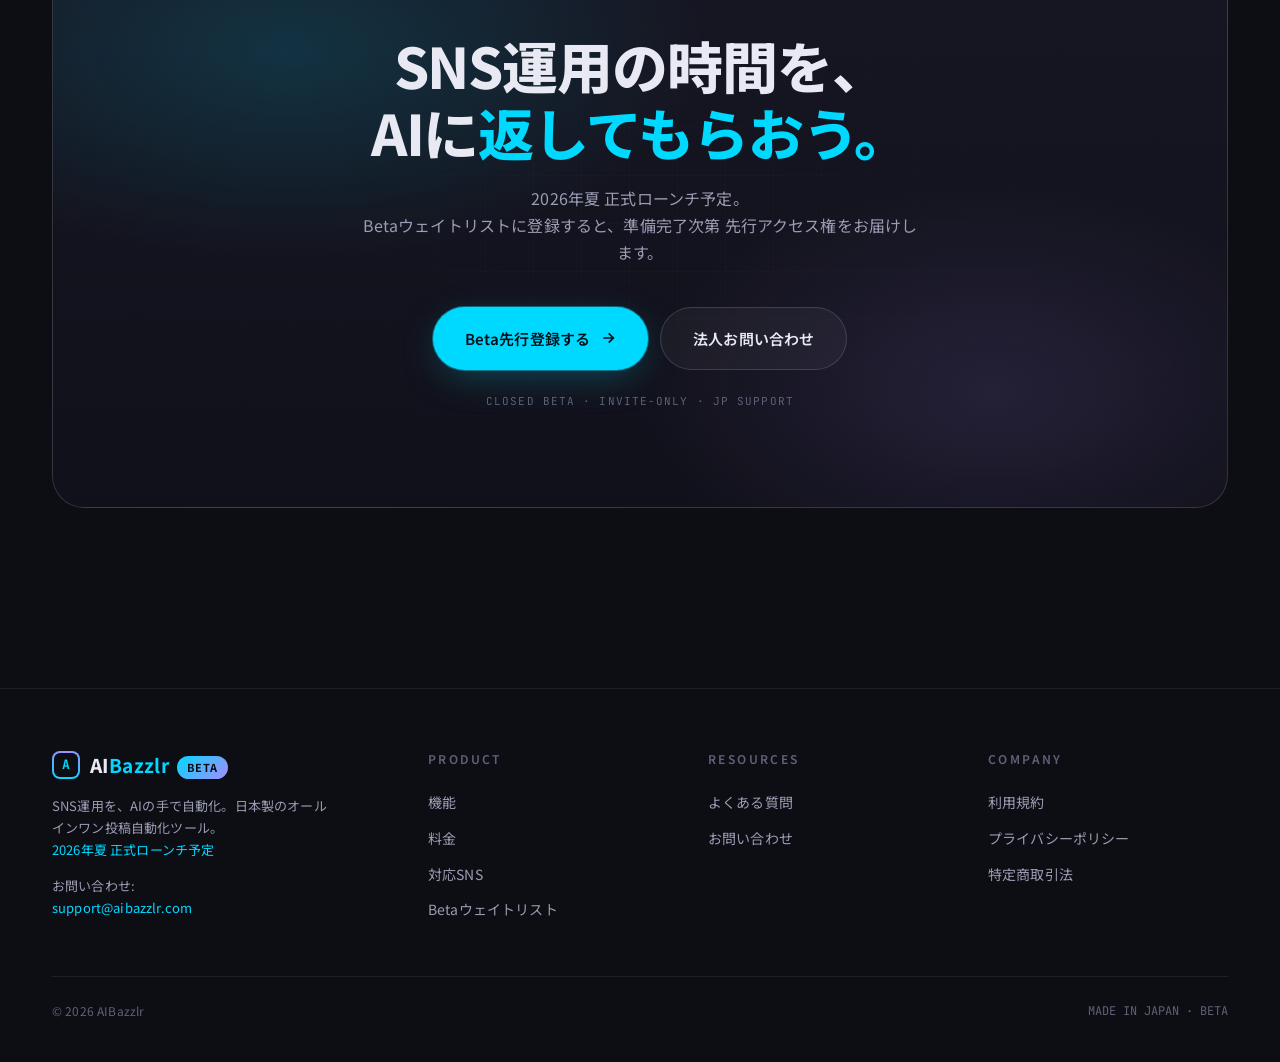
==== commit 909ea759: "fix(lp): add ログイン + 無料で始める to header nav (urgent) Existing approved testers had no way back into the" ====
--- a/index.html
+++ b/index.html
@@ -122,6 +122,14 @@
   }
   .nav-links a:hover{ color: var(--text); }
   .nav-cta{ display:flex; gap: 10px; align-items:center; }
+  .nav-login{
+    color: var(--text-muted);
+    font-size: 13px;
+    text-decoration: none;
+    transition: color .2s;
+    padding: 9px 8px;
+  }
+  .nav-login:hover{ color: var(--text); }
 
   /* ============ Beta badge & banner (Phase: closed beta) ============ */
   .beta-badge {
@@ -1652,7 +1660,8 @@
       <a href="#faq">FAQ</a>
     </div>
     <div class="nav-cta">
-      <a href="#waitlist" class="btn btn-primary btn-sm">Betaウェイトリスト</a>
+      <a href="https://app.aibazzlr.com/login" class="nav-login">ログイン</a>
+      <a href="https://app.aibazzlr.com/signup" class="btn btn-primary btn-sm">無料で始める</a>
     </div>
   </div>
 </nav>
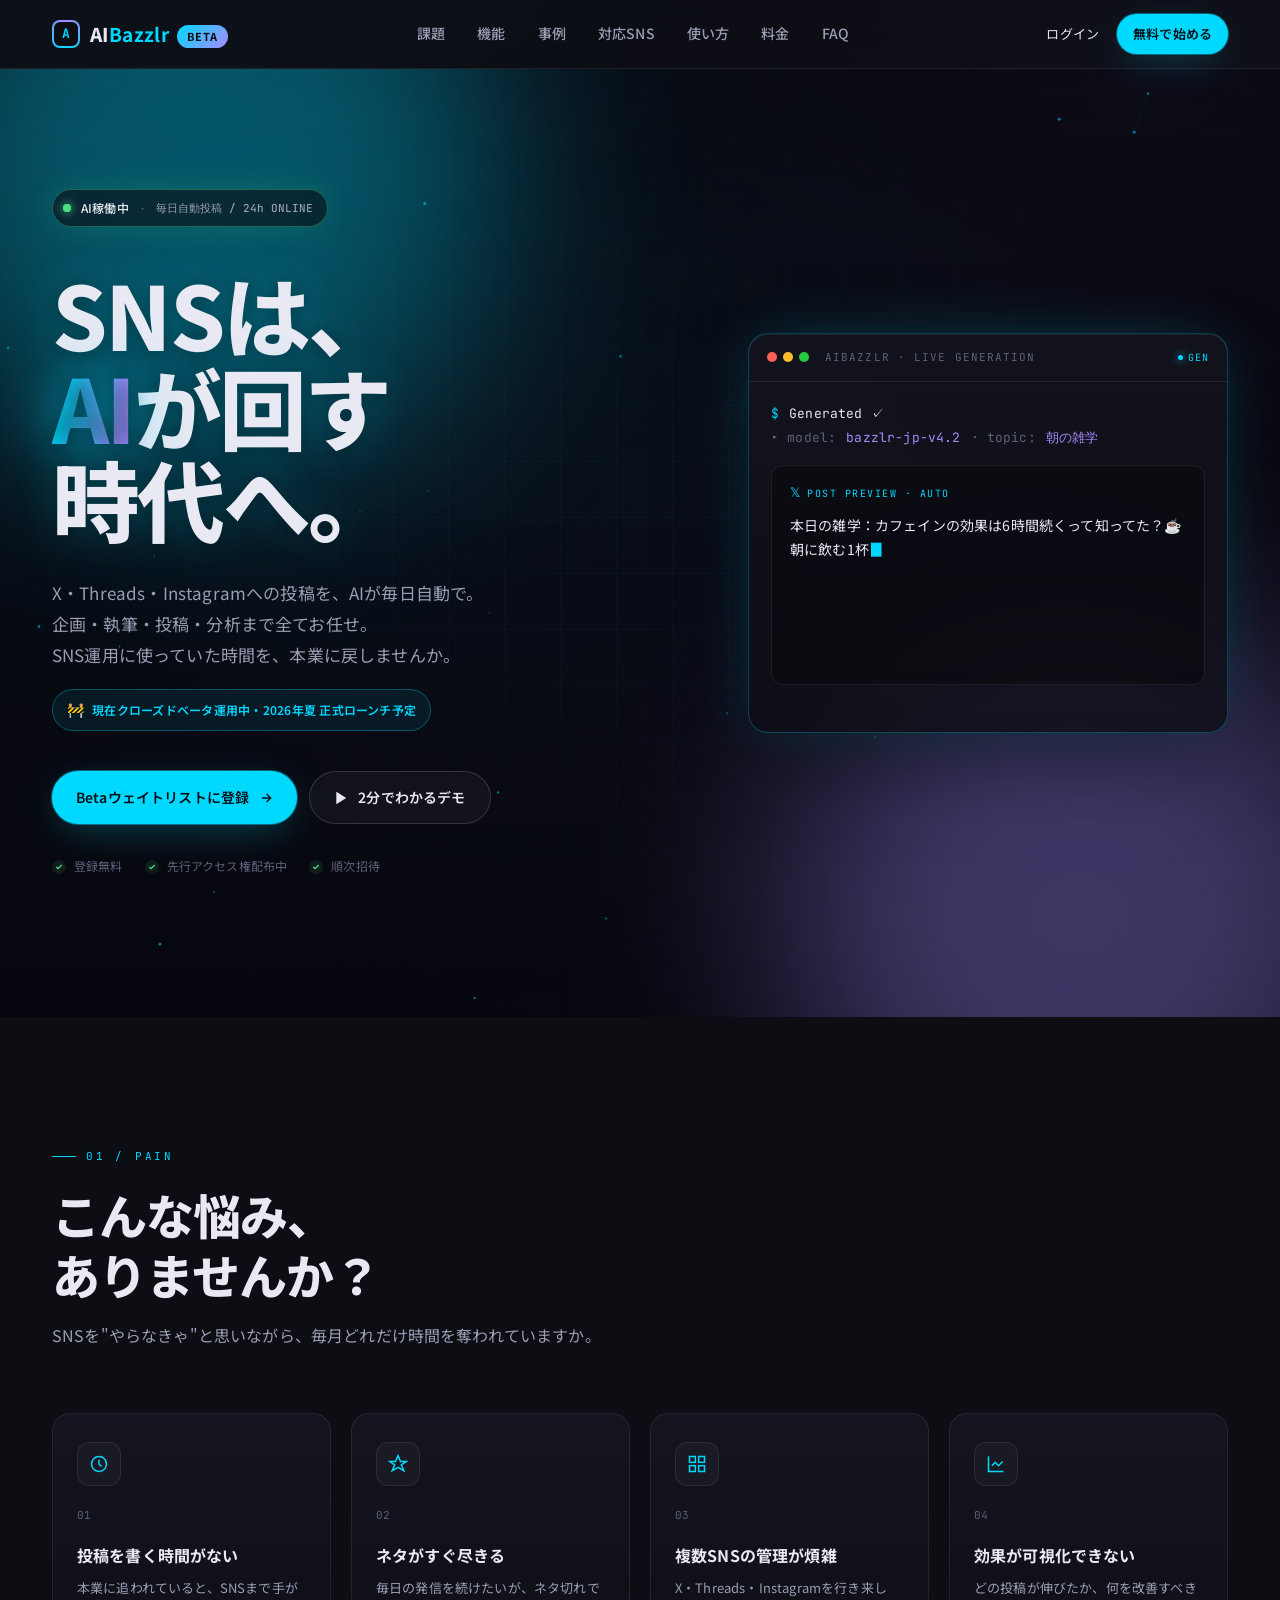
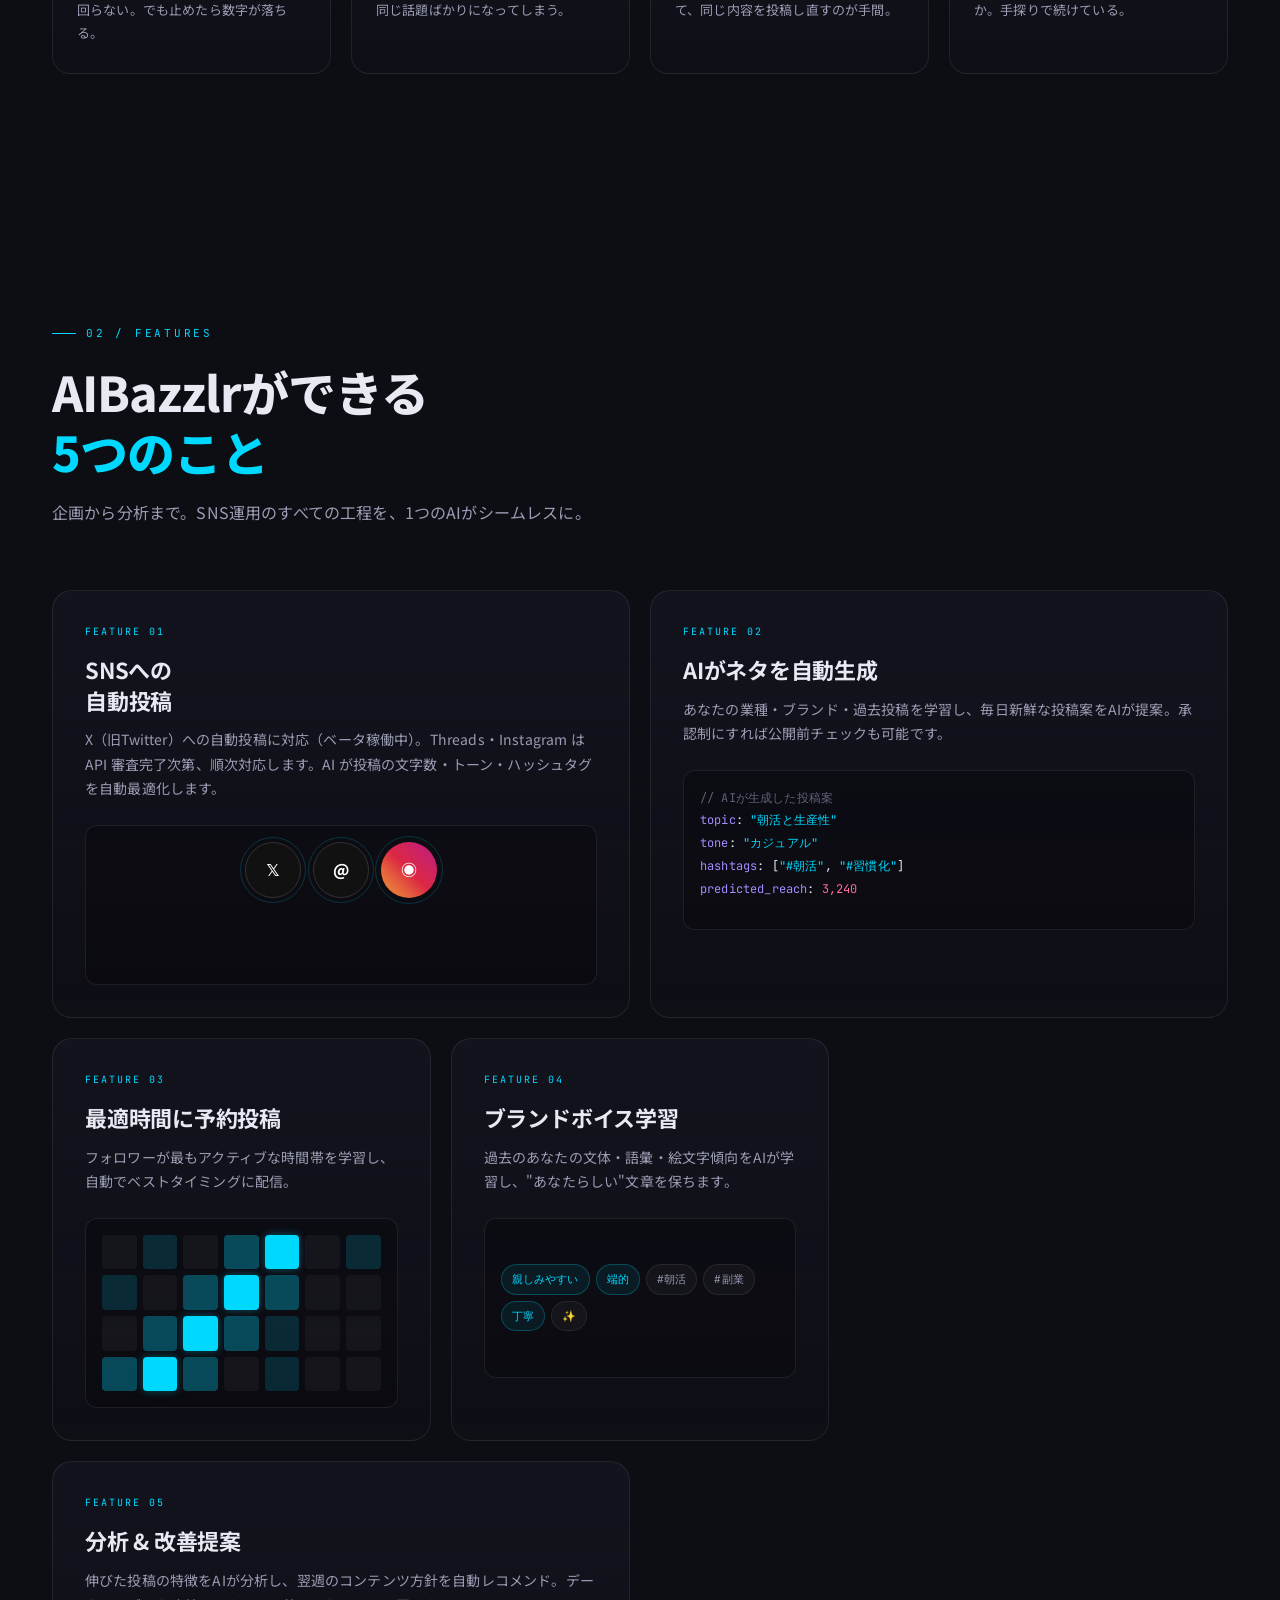
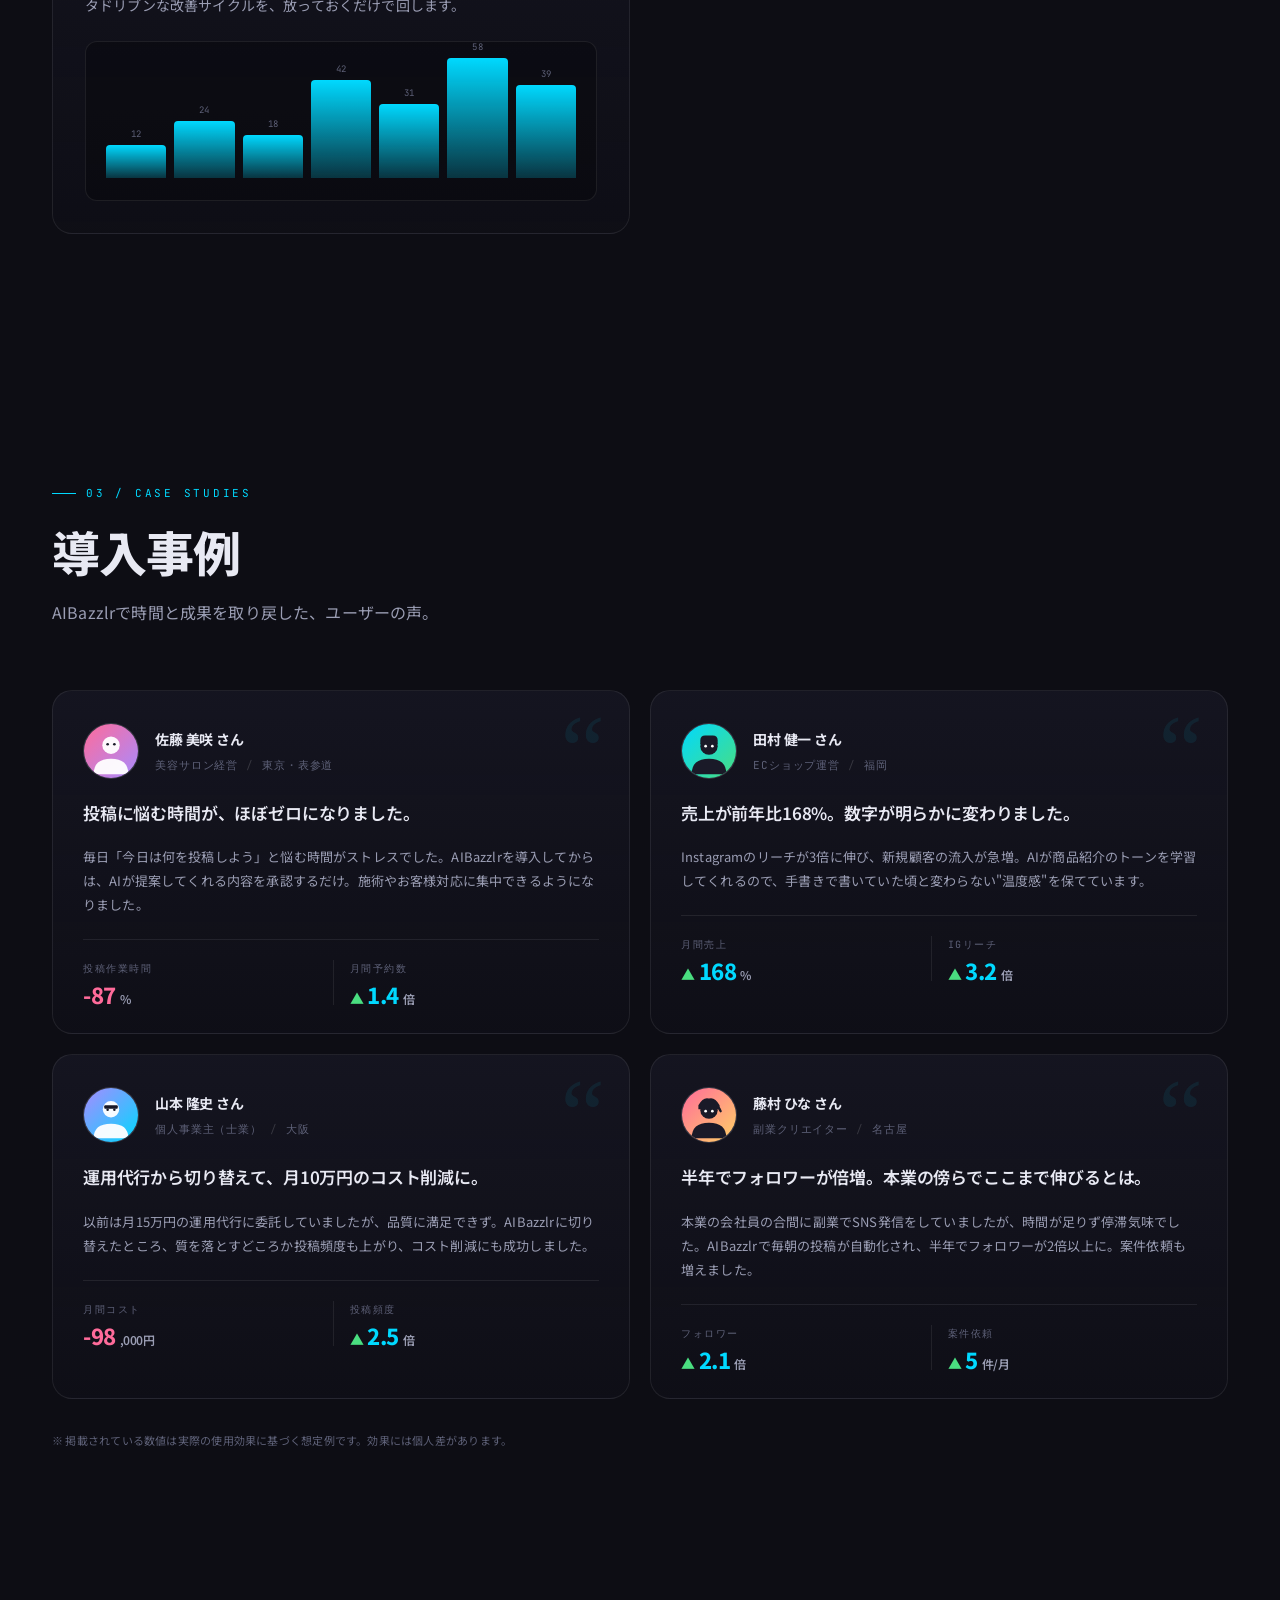
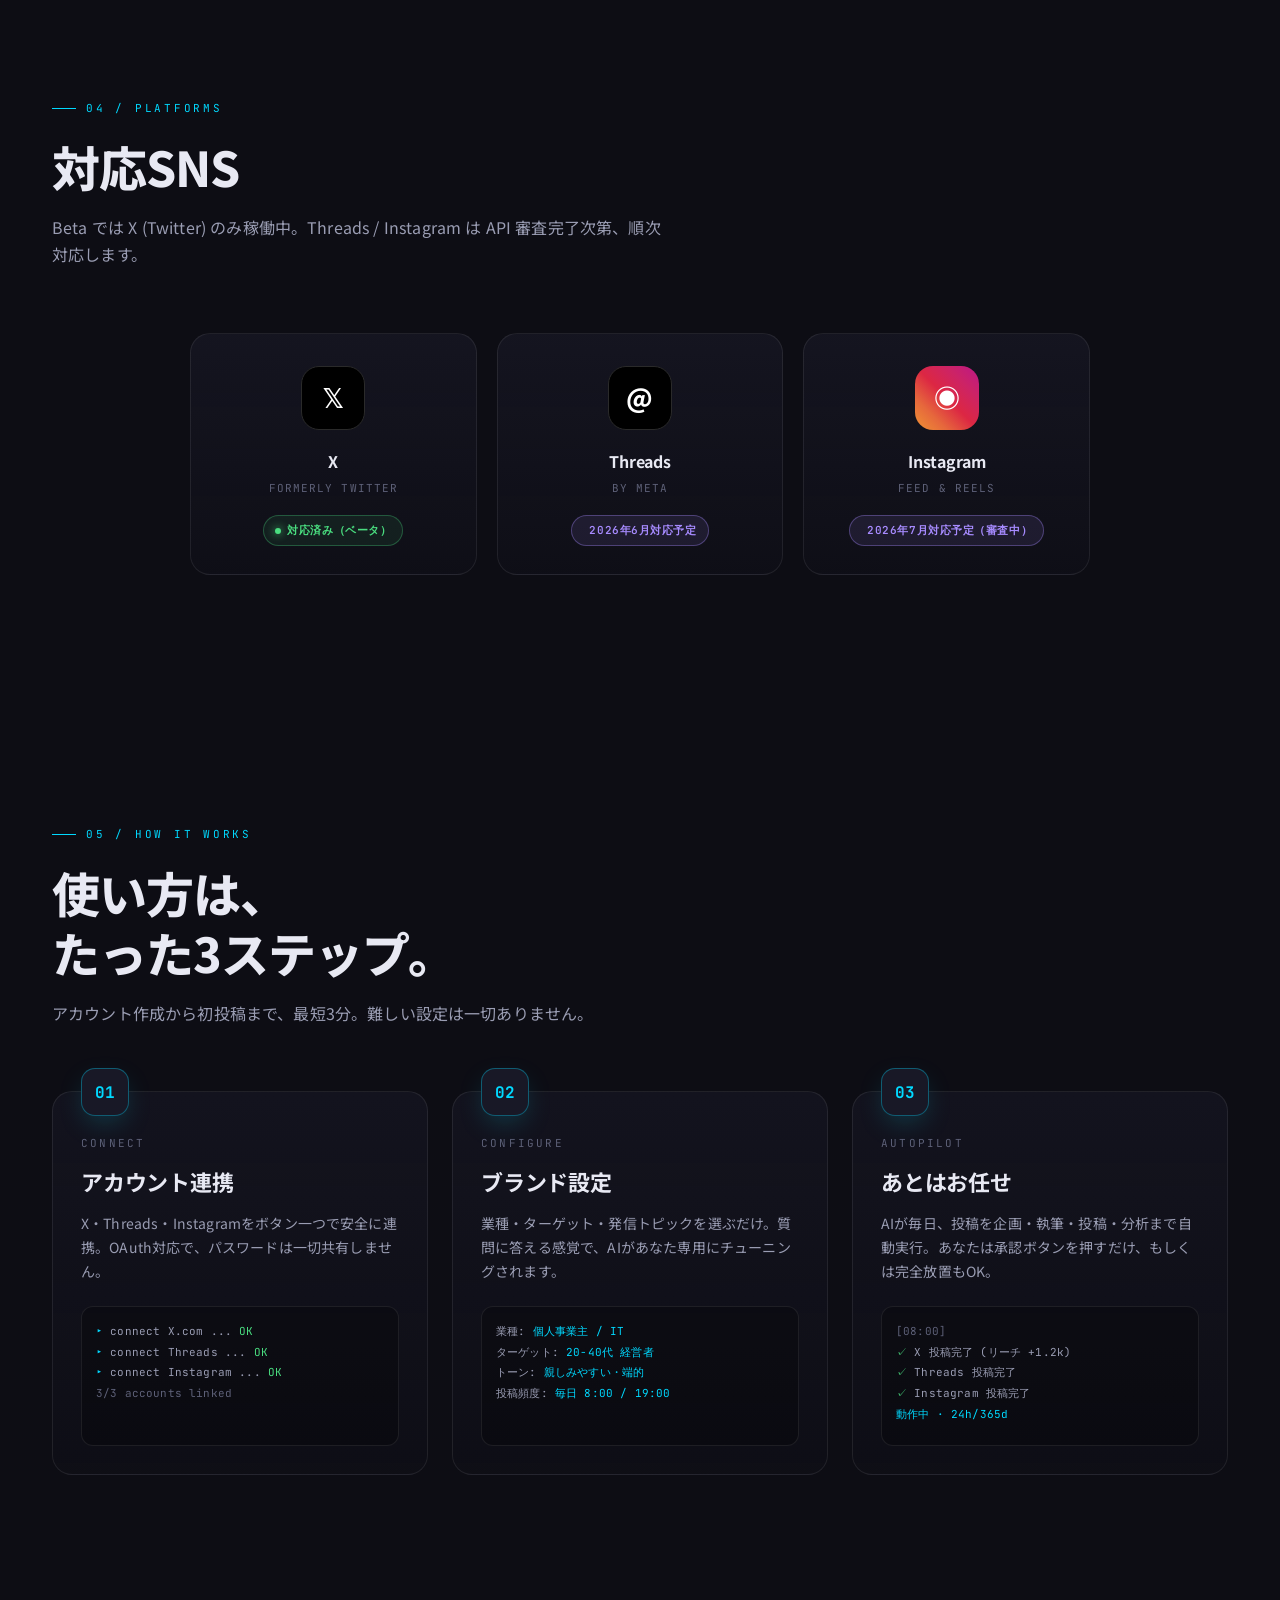
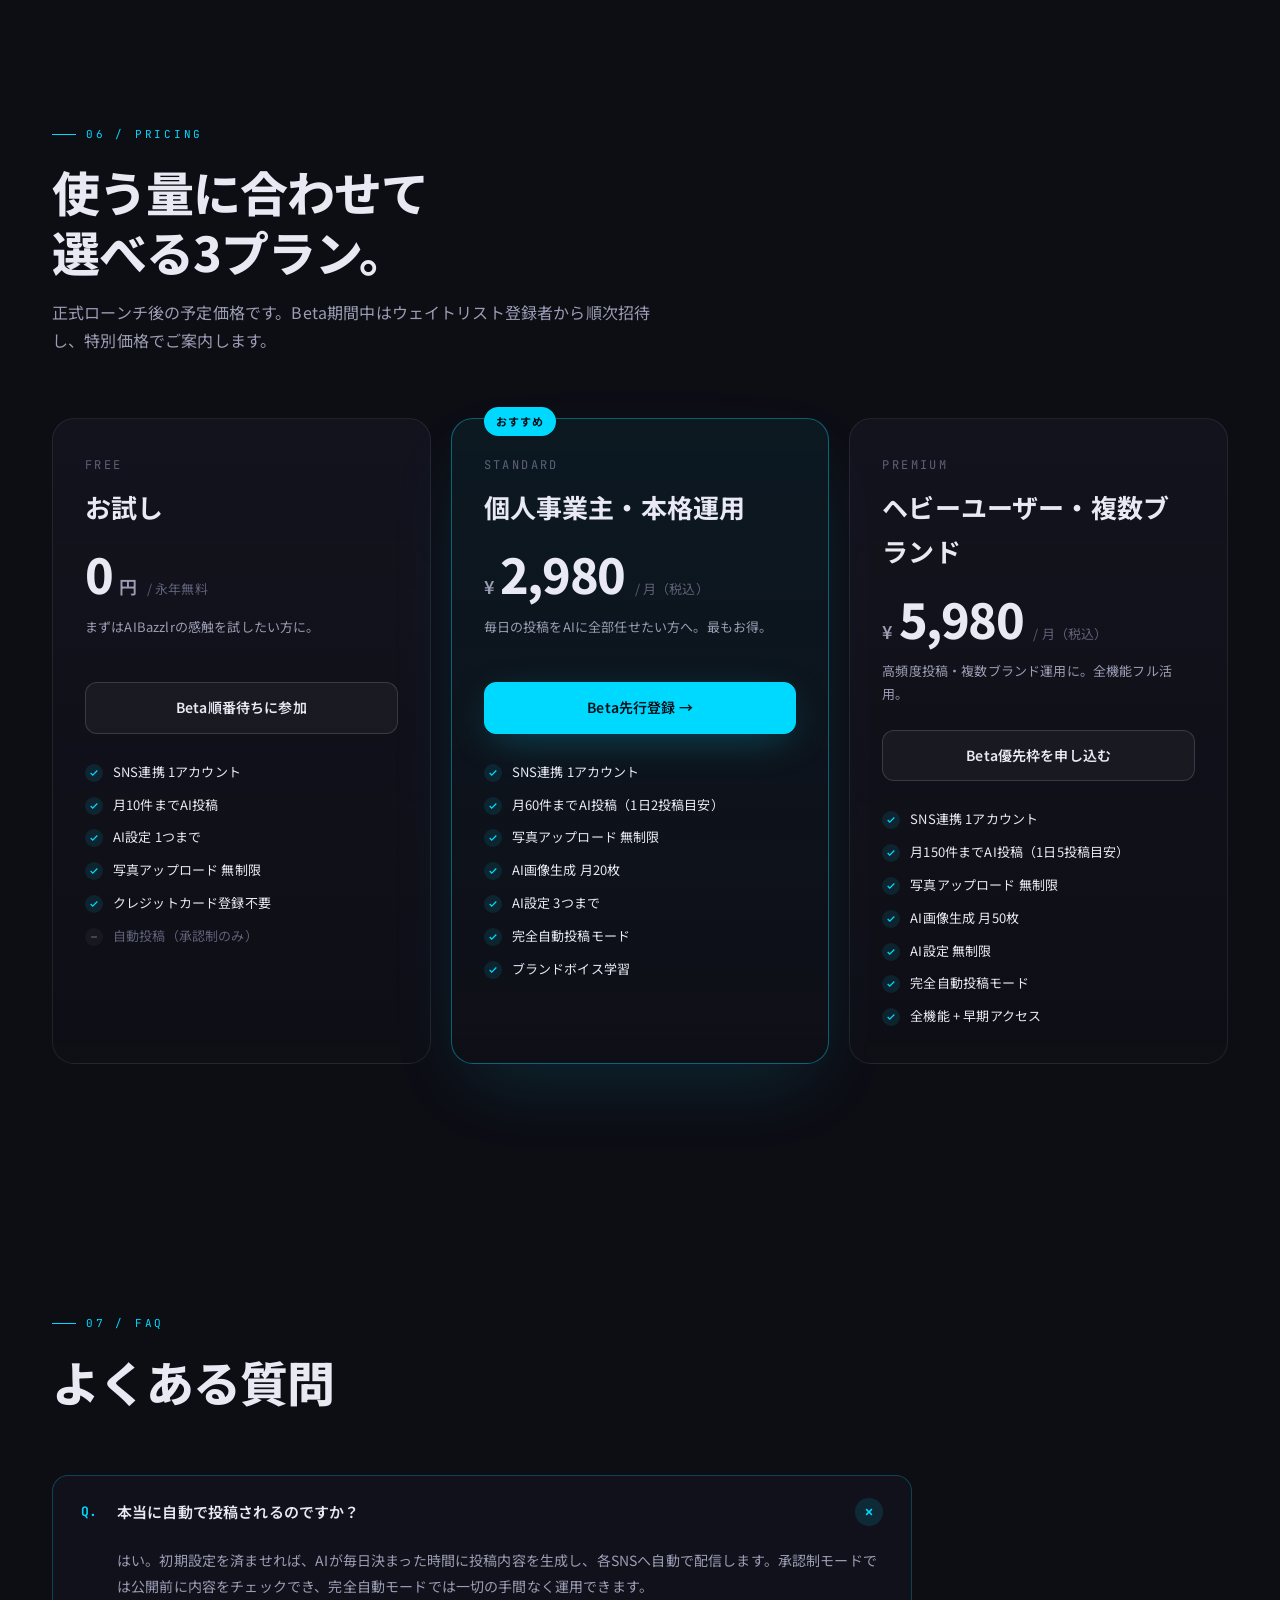
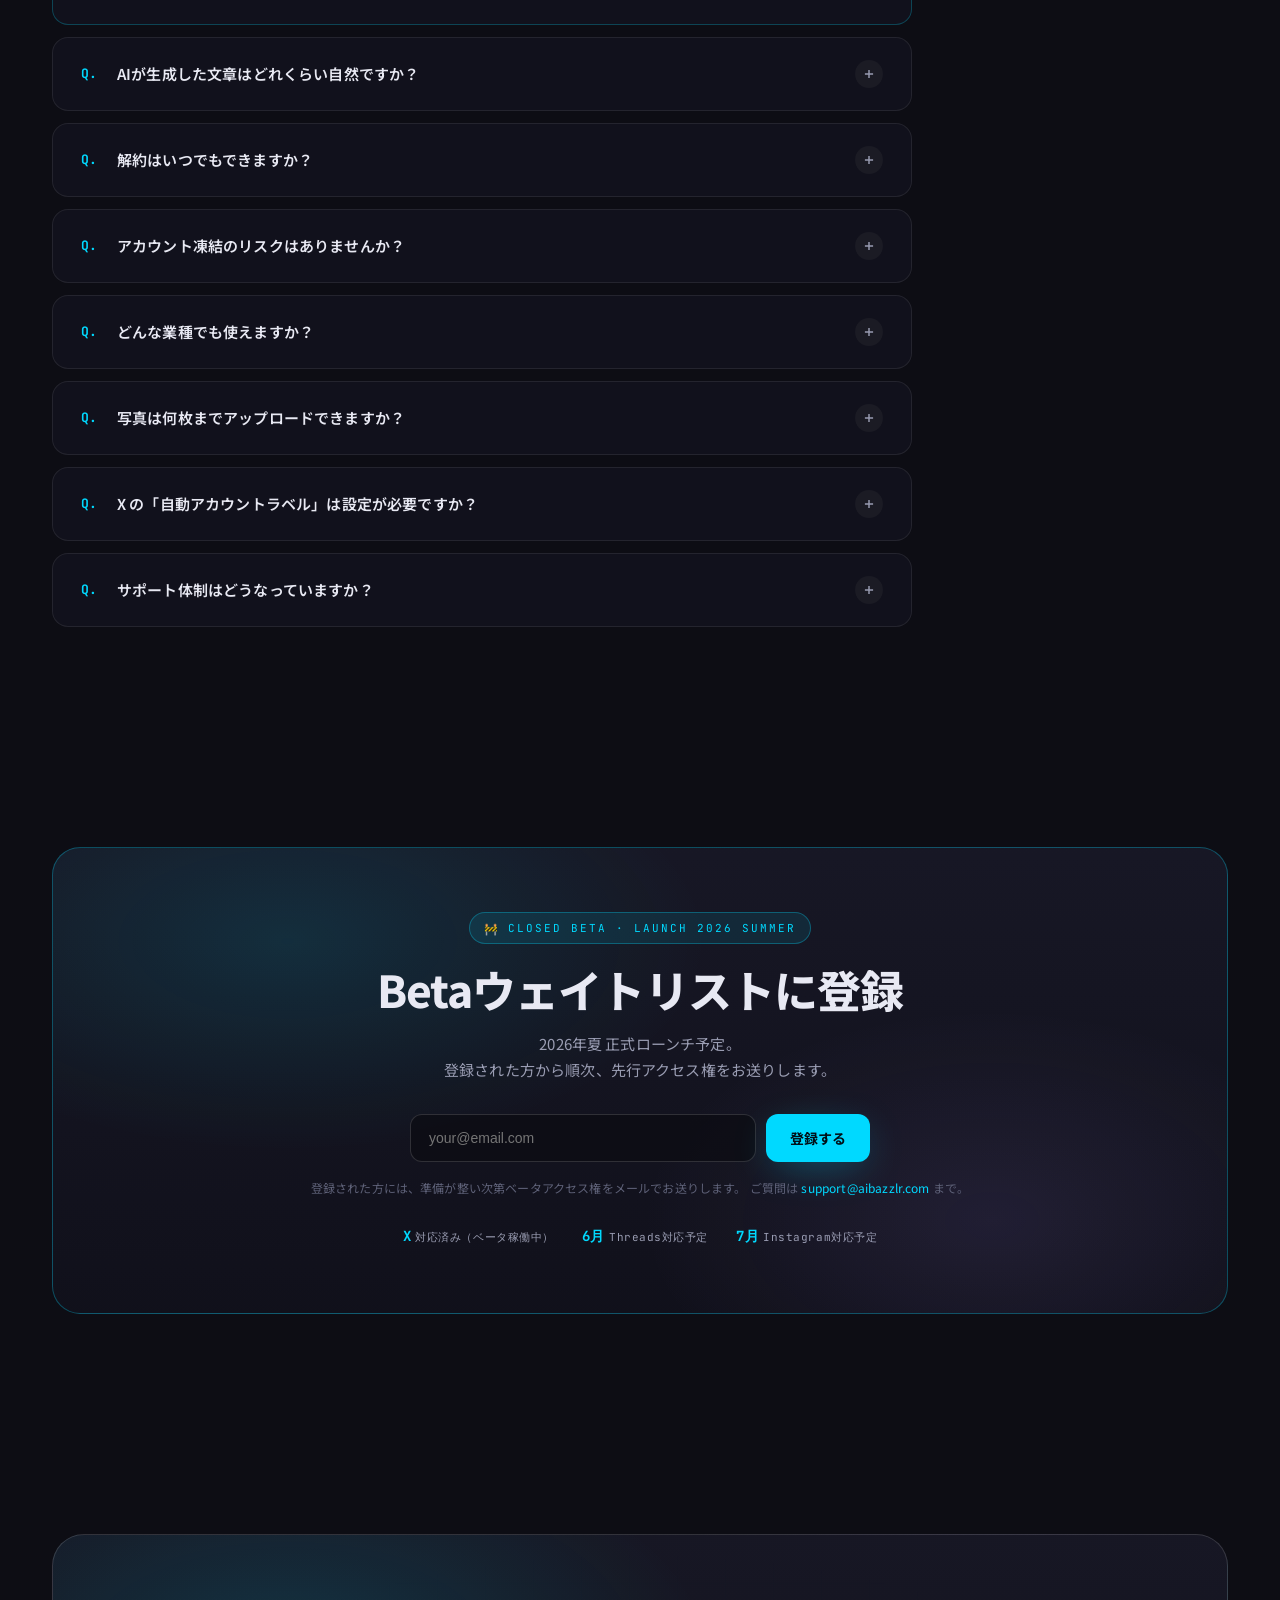
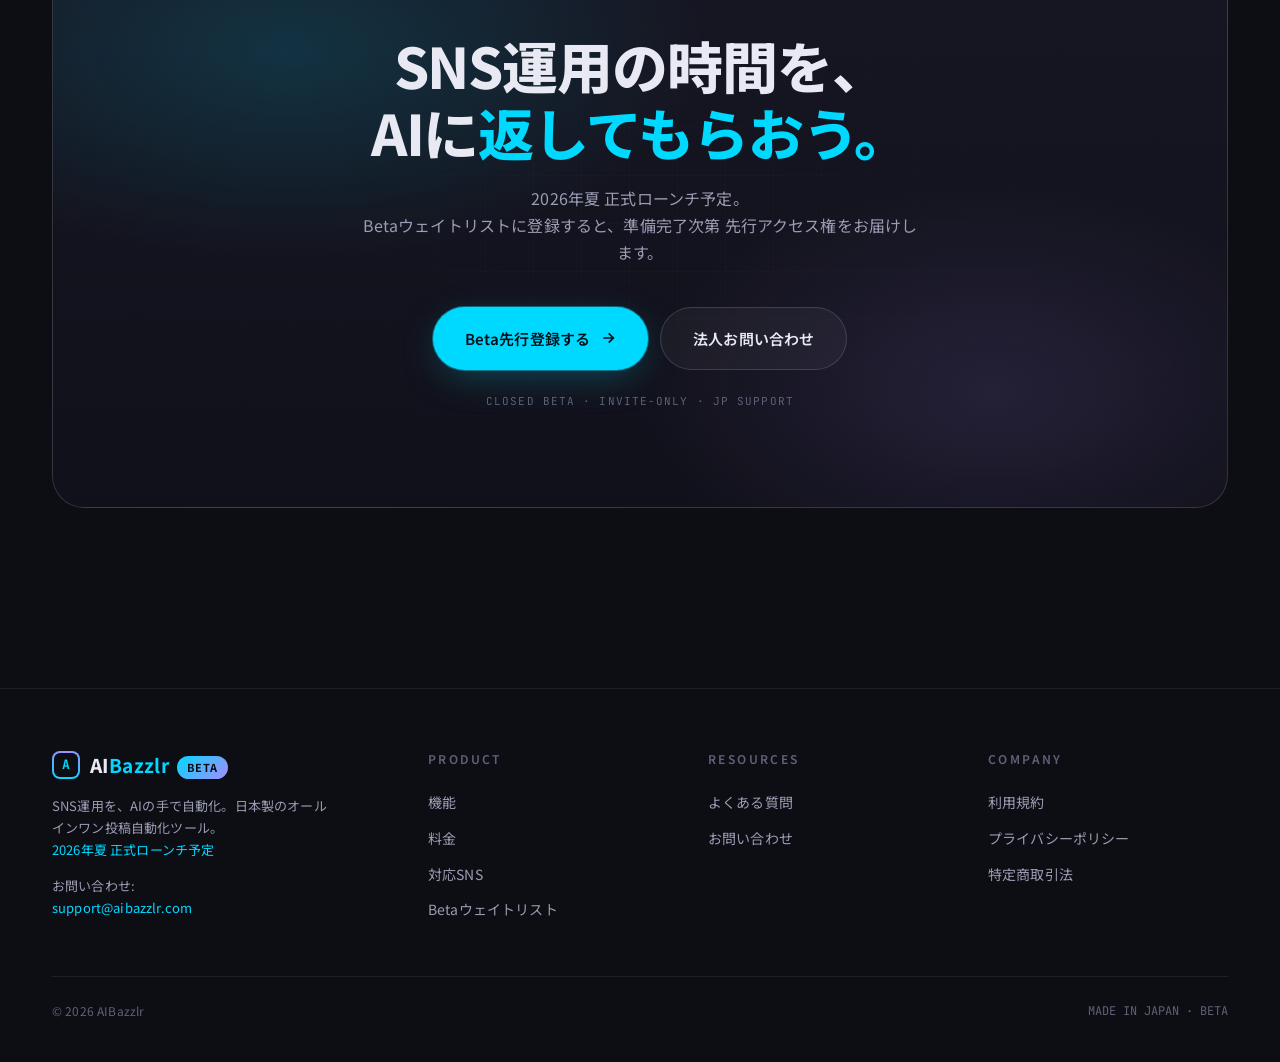
==== commit 4026dd4a: "fix(lp): hamburger menu for mobile header (urgent) Mobile header was cramming [Logo][BETA][ログイン][無料で" ====
--- a/index.html
+++ b/index.html
@@ -131,6 +131,88 @@
   }
   .nav-login:hover{ color: var(--text); }
 
+  /* ============ Mobile hamburger ============ */
+  .nav-hamburger{
+    display: none;
+    width: 40px; height: 40px;
+    align-items: center; justify-content: center;
+    background: transparent;
+    border: 1px solid var(--border);
+    border-radius: 8px;
+    cursor: pointer;
+    color: var(--text);
+    transition: background .2s, border-color .2s;
+  }
+  .nav-hamburger:hover{ background: rgba(255,255,255,0.04); border-color: var(--text-muted); }
+  .nav-hamburger:focus-visible{ outline: 2px solid var(--cyan); outline-offset: 2px; }
+  .nav-hamburger .ham-bars{ display: block; }
+  .nav-hamburger .ham-close{ display: none; }
+  .nav-hamburger[aria-expanded="true"] .ham-bars{ display: none; }
+  .nav-hamburger[aria-expanded="true"] .ham-close{ display: block; }
+
+  .nav-mobile-panel{
+    position: fixed;
+    inset: 68px 0 auto 0;
+    background: rgba(13,13,20,0.97);
+    backdrop-filter: blur(18px);
+    -webkit-backdrop-filter: blur(18px);
+    border-bottom: 1px solid var(--border);
+    z-index: 49;
+    transform: translateY(-12px);
+    opacity: 0;
+    pointer-events: none;
+    transition: transform .18s ease, opacity .18s ease;
+    max-height: calc(100vh - 68px);
+    overflow-y: auto;
+  }
+  .nav-mobile-panel.is-open{
+    transform: translateY(0);
+    opacity: 1;
+    pointer-events: auto;
+  }
+  .nav-mobile-panel .nav-mobile-inner{
+    padding: 18px 20px 24px;
+    display: flex; flex-direction: column; gap: 4px;
+  }
+  .nav-mobile-panel a.mobile-link{
+    color: var(--text-2);
+    font-size: 15px;
+    font-weight: 500;
+    padding: 12px 6px;
+    border-bottom: 1px solid rgba(255,255,255,0.04);
+    text-decoration: none;
+  }
+  .nav-mobile-panel a.mobile-link:last-of-type{ border-bottom: none; }
+  .nav-mobile-panel .mobile-divider{
+    height: 1px;
+    background: var(--border);
+    margin: 12px 0 8px;
+  }
+  .nav-mobile-panel .mobile-actions{
+    display: flex; flex-direction: column; gap: 10px;
+    padding-top: 8px;
+  }
+  .nav-mobile-panel .mobile-actions a{ width: 100%; text-align: center; }
+  .nav-mobile-backdrop{
+    position: fixed;
+    inset: 68px 0 0 0;
+    background: rgba(0,0,0,0.45);
+    z-index: 48;
+    opacity: 0;
+    pointer-events: none;
+    transition: opacity .18s ease;
+  }
+  .nav-mobile-backdrop.is-open{
+    opacity: 1;
+    pointer-events: auto;
+  }
+
+  @media (max-width: 767px){
+    .nav-links{ display: none; }
+    .nav-cta{ display: none; }
+    .nav-hamburger{ display: flex; }
+  }
+
   /* ============ Beta badge & banner (Phase: closed beta) ============ */
   .beta-badge {
     display: inline-block;
@@ -1663,8 +1745,44 @@
       <a href="https://app.aibazzlr.com/login" class="nav-login">ログイン</a>
       <a href="https://app.aibazzlr.com/signup" class="btn btn-primary btn-sm">無料で始める</a>
     </div>
+    <button
+      type="button"
+      class="nav-hamburger"
+      id="navHamburger"
+      aria-controls="navMobilePanel"
+      aria-expanded="false"
+      aria-label="メニューを開く"
+    >
+      <svg class="ham-bars" width="20" height="20" viewBox="0 0 24 24" fill="none" stroke="currentColor" stroke-width="2.4" aria-hidden="true">
+        <line x1="4" y1="7" x2="20" y2="7"/>
+        <line x1="4" y1="12" x2="20" y2="12"/>
+        <line x1="4" y1="17" x2="20" y2="17"/>
+      </svg>
+      <svg class="ham-close" width="20" height="20" viewBox="0 0 24 24" fill="none" stroke="currentColor" stroke-width="2.4" aria-hidden="true">
+        <line x1="6" y1="6" x2="18" y2="18"/>
+        <line x1="18" y1="6" x2="6" y2="18"/>
+      </svg>
+    </button>
   </div>
 </nav>
+
+<div class="nav-mobile-backdrop" id="navMobileBackdrop" aria-hidden="true"></div>
+<div class="nav-mobile-panel" id="navMobilePanel" role="dialog" aria-label="メニュー" aria-hidden="true">
+  <div class="wrap nav-mobile-inner">
+    <a class="mobile-link" href="#pain">課題</a>
+    <a class="mobile-link" href="#features">機能</a>
+    <a class="mobile-link" href="#cases">事例</a>
+    <a class="mobile-link" href="#platforms">対応SNS</a>
+    <a class="mobile-link" href="#steps">使い方</a>
+    <a class="mobile-link" href="#pricing">料金</a>
+    <a class="mobile-link" href="#faq">FAQ</a>
+    <div class="mobile-divider"></div>
+    <div class="mobile-actions">
+      <a class="nav-login" style="text-align:center; padding:12px 8px;" href="https://app.aibazzlr.com/login">ログイン</a>
+      <a class="btn btn-primary btn-sm" href="https://app.aibazzlr.com/signup">無料で始める</a>
+    </div>
+  </div>
+</div>
 
 <main>
 
@@ -2590,6 +2708,45 @@
       }
     });
   });
+
+  // Mobile hamburger menu — toggle on the button, close on outside / esc /
+  // any in-panel link click. Body scroll-lock while open so the page
+  // behind the panel doesn't ghost-scroll.
+  (function navMobile(){
+    const btn = document.getElementById('navHamburger');
+    const panel = document.getElementById('navMobilePanel');
+    const backdrop = document.getElementById('navMobileBackdrop');
+    if(!btn || !panel || !backdrop) return;
+    const prevBodyOverflow = { value: '' };
+    function setOpen(open){
+      btn.setAttribute('aria-expanded', open ? 'true' : 'false');
+      btn.setAttribute('aria-label', open ? 'メニューを閉じる' : 'メニューを開く');
+      panel.classList.toggle('is-open', open);
+      backdrop.classList.toggle('is-open', open);
+      panel.setAttribute('aria-hidden', open ? 'false' : 'true');
+      if(open){
+        prevBodyOverflow.value = document.body.style.overflow;
+        document.body.style.overflow = 'hidden';
+      } else {
+        document.body.style.overflow = prevBodyOverflow.value;
+      }
+    }
+    btn.addEventListener('click', ()=>{
+      const expanded = btn.getAttribute('aria-expanded') === 'true';
+      setOpen(!expanded);
+    });
+    backdrop.addEventListener('click', ()=> setOpen(false));
+    document.addEventListener('keydown', e=>{
+      if(e.key === 'Escape' && btn.getAttribute('aria-expanded') === 'true') setOpen(false);
+    });
+    panel.querySelectorAll('a').forEach(a=>{
+      a.addEventListener('click', ()=> setOpen(false));
+    });
+    // Close if user drags the window past the mobile breakpoint.
+    window.addEventListener('resize', ()=>{
+      if(window.innerWidth >= 768 && btn.getAttribute('aria-expanded') === 'true') setOpen(false);
+    });
+  })();
 </script>
 
 </body>
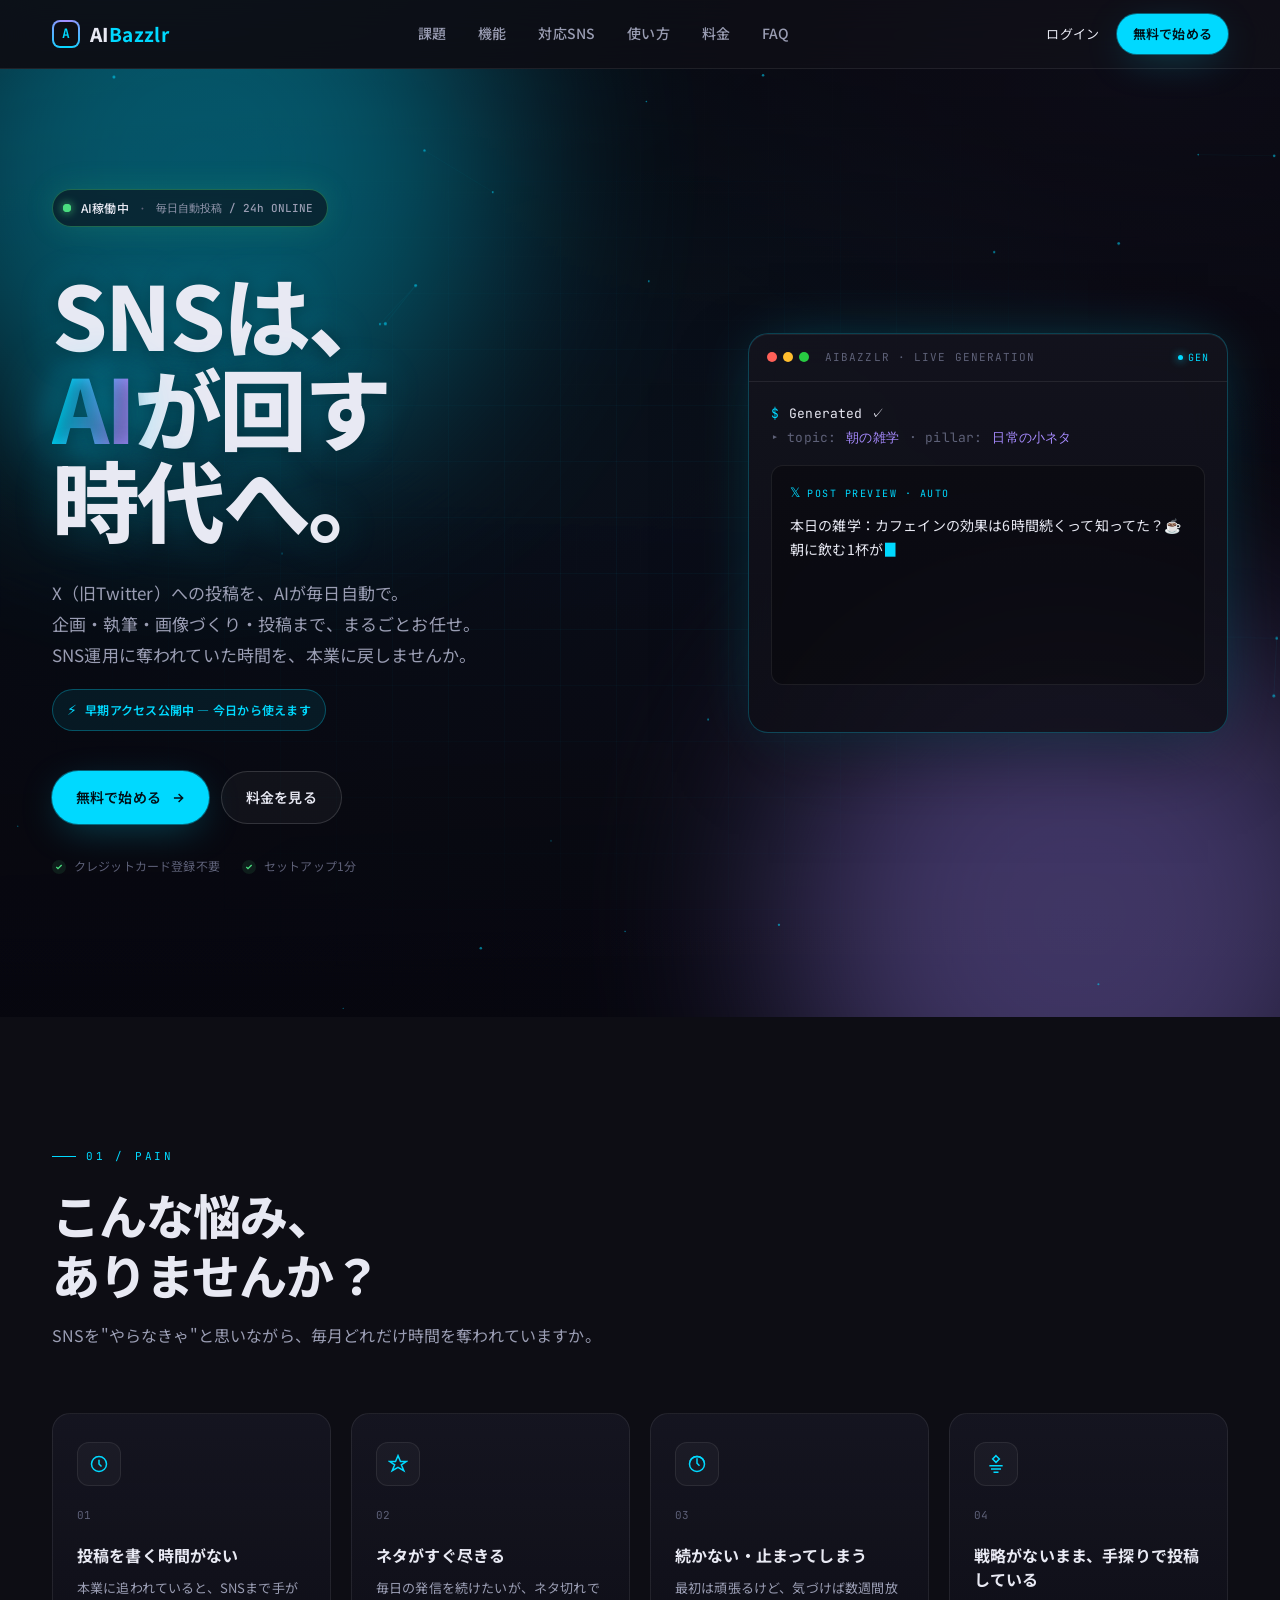
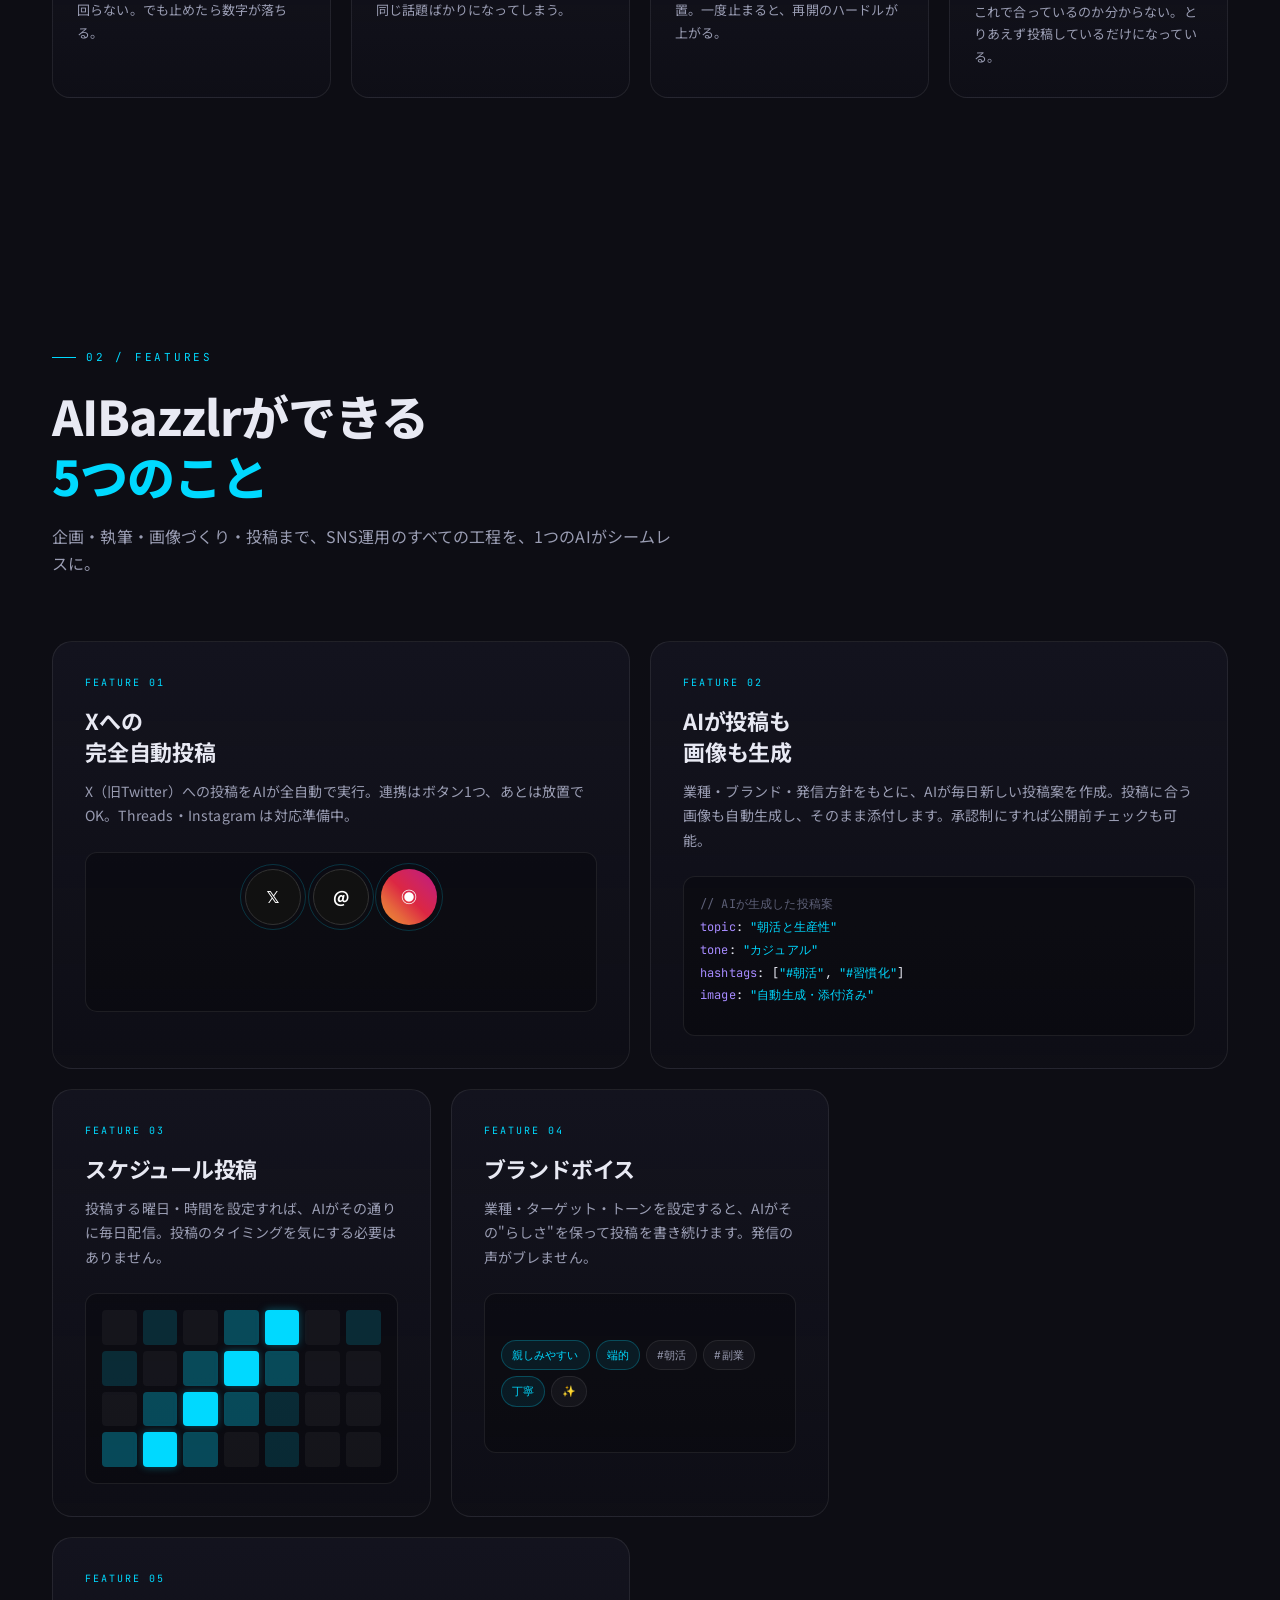
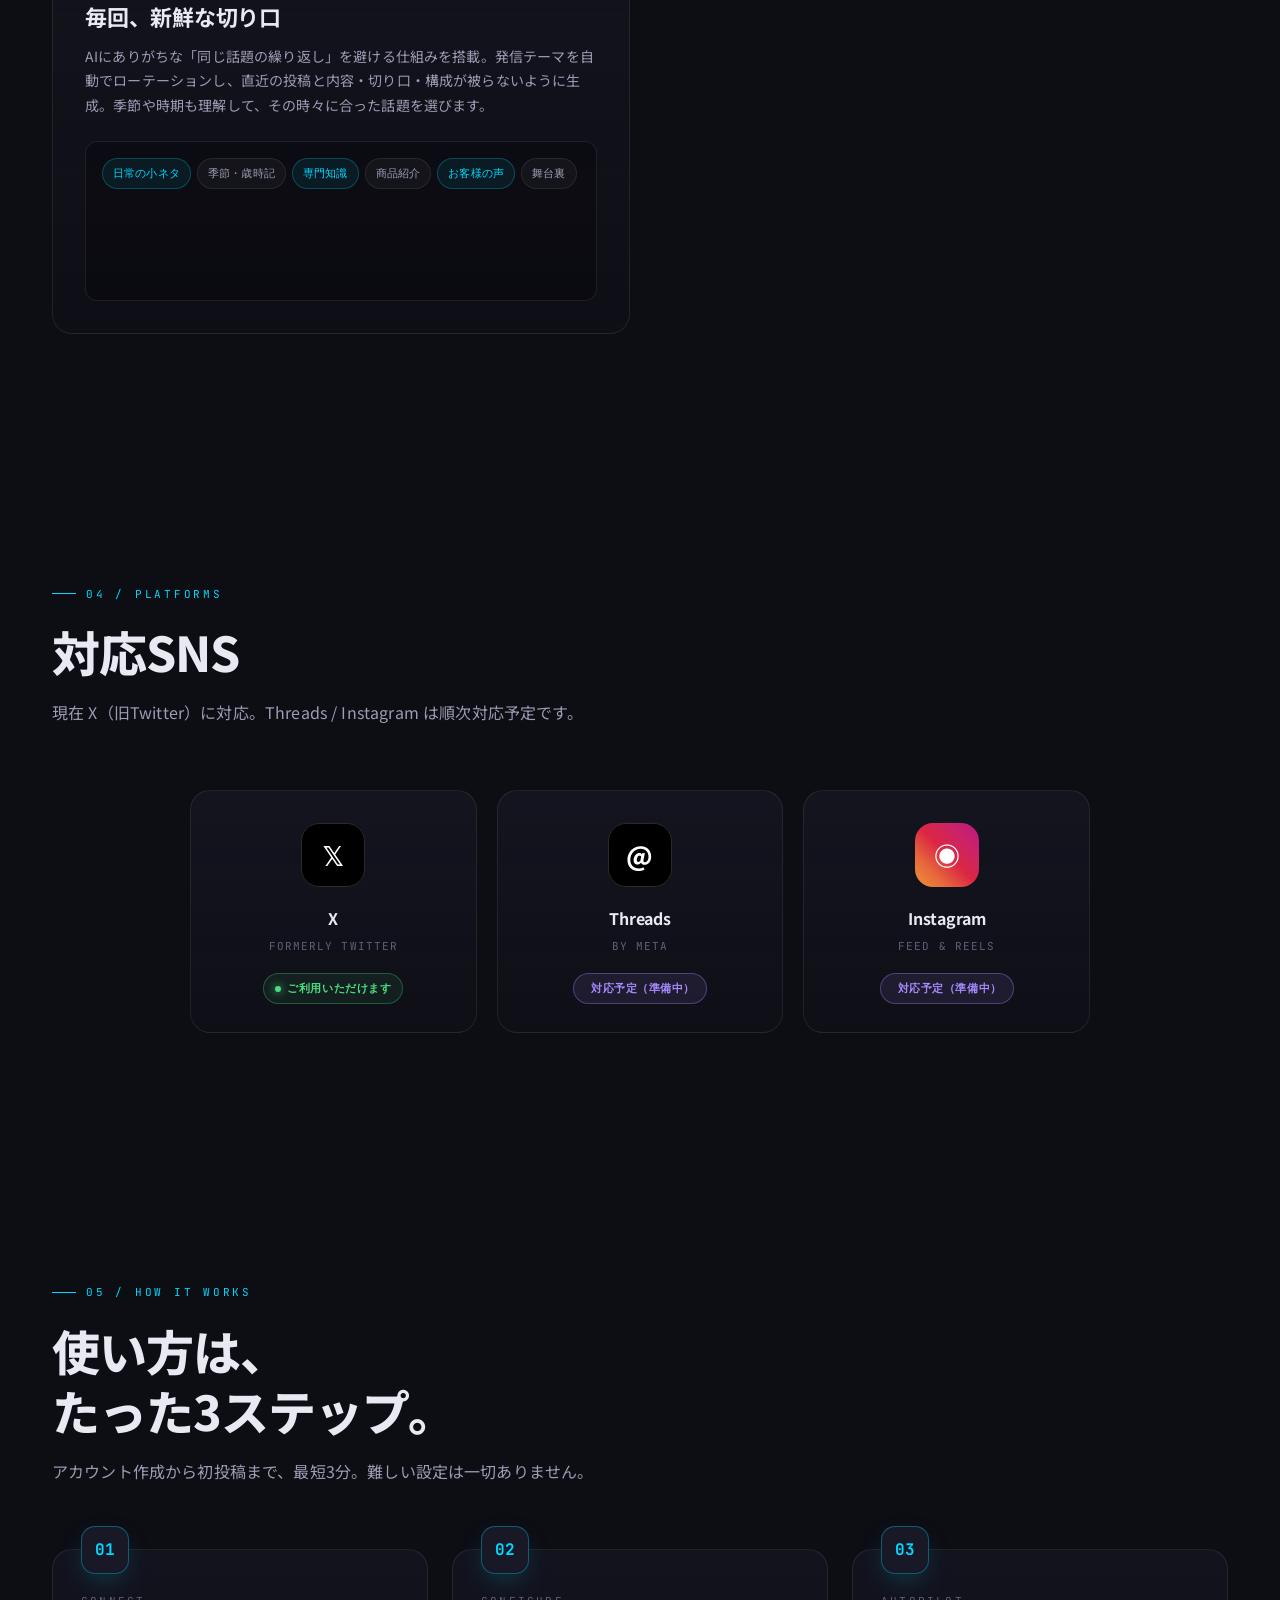
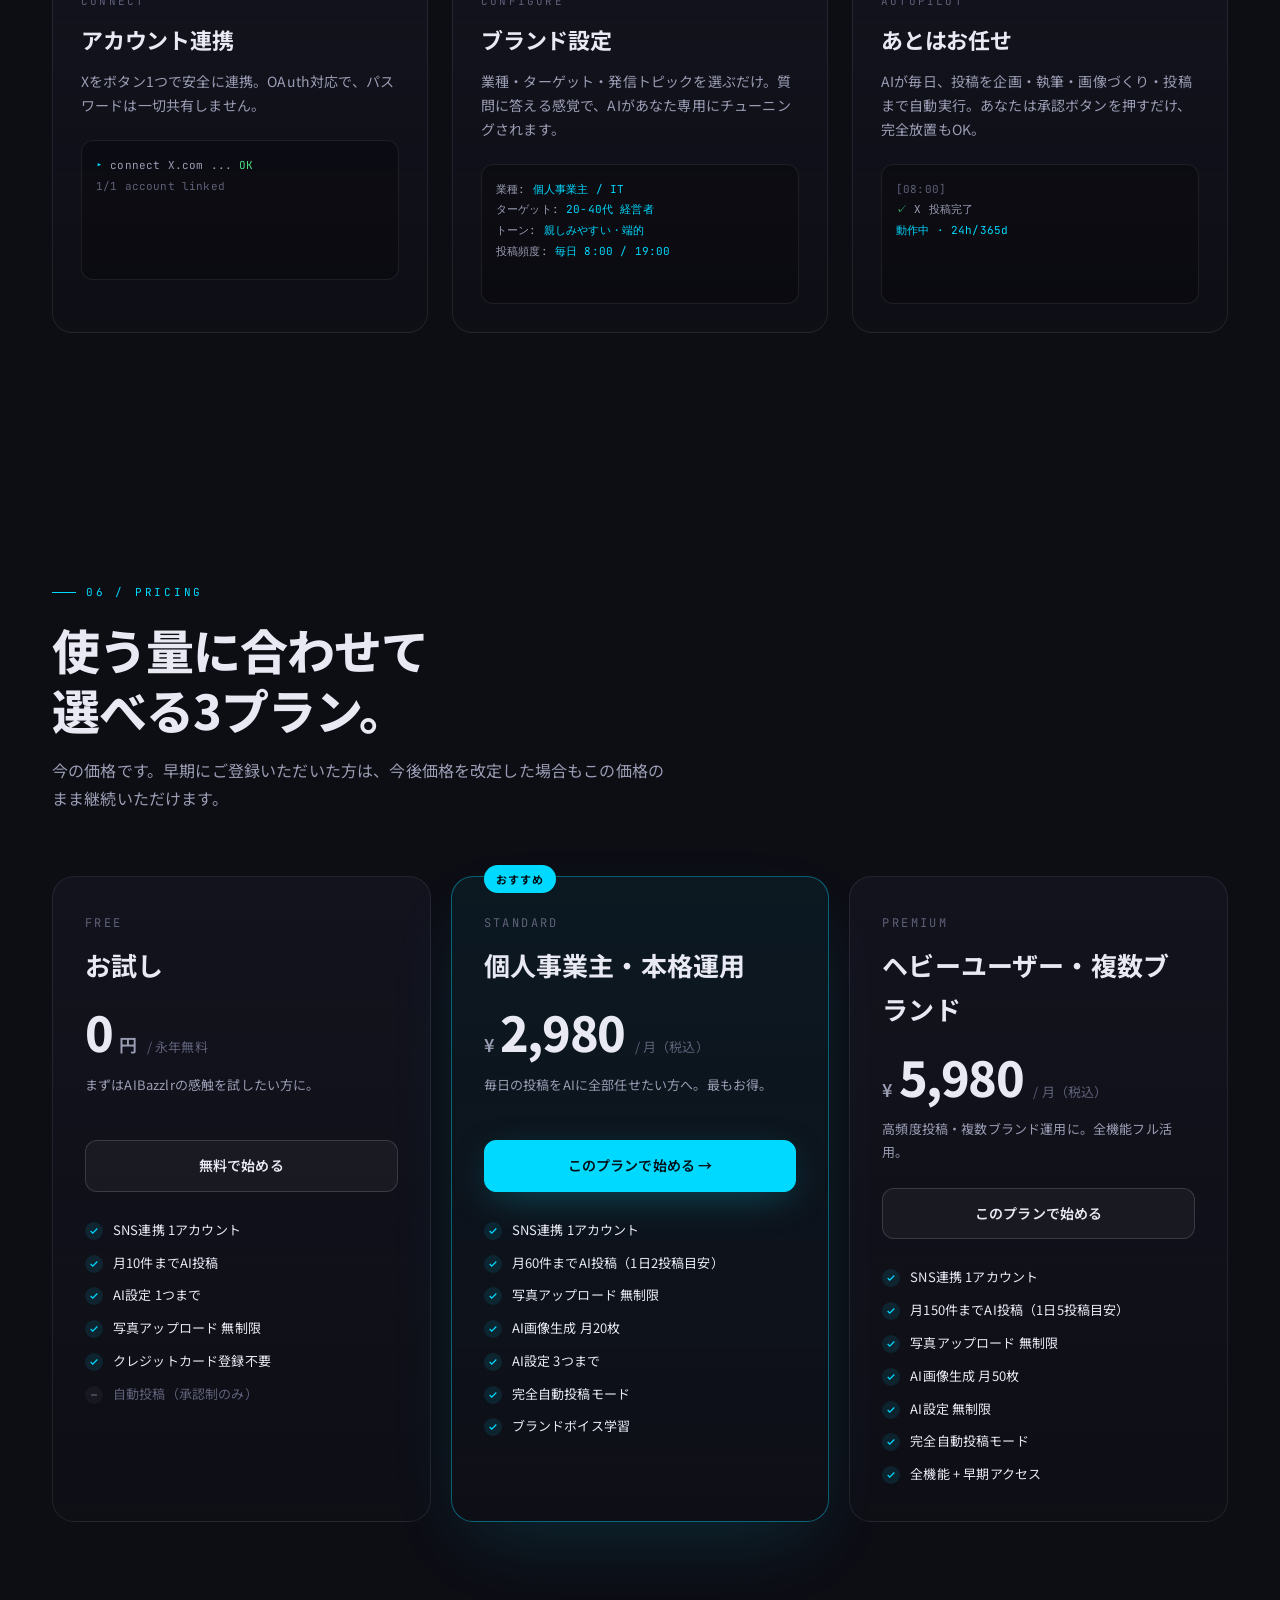
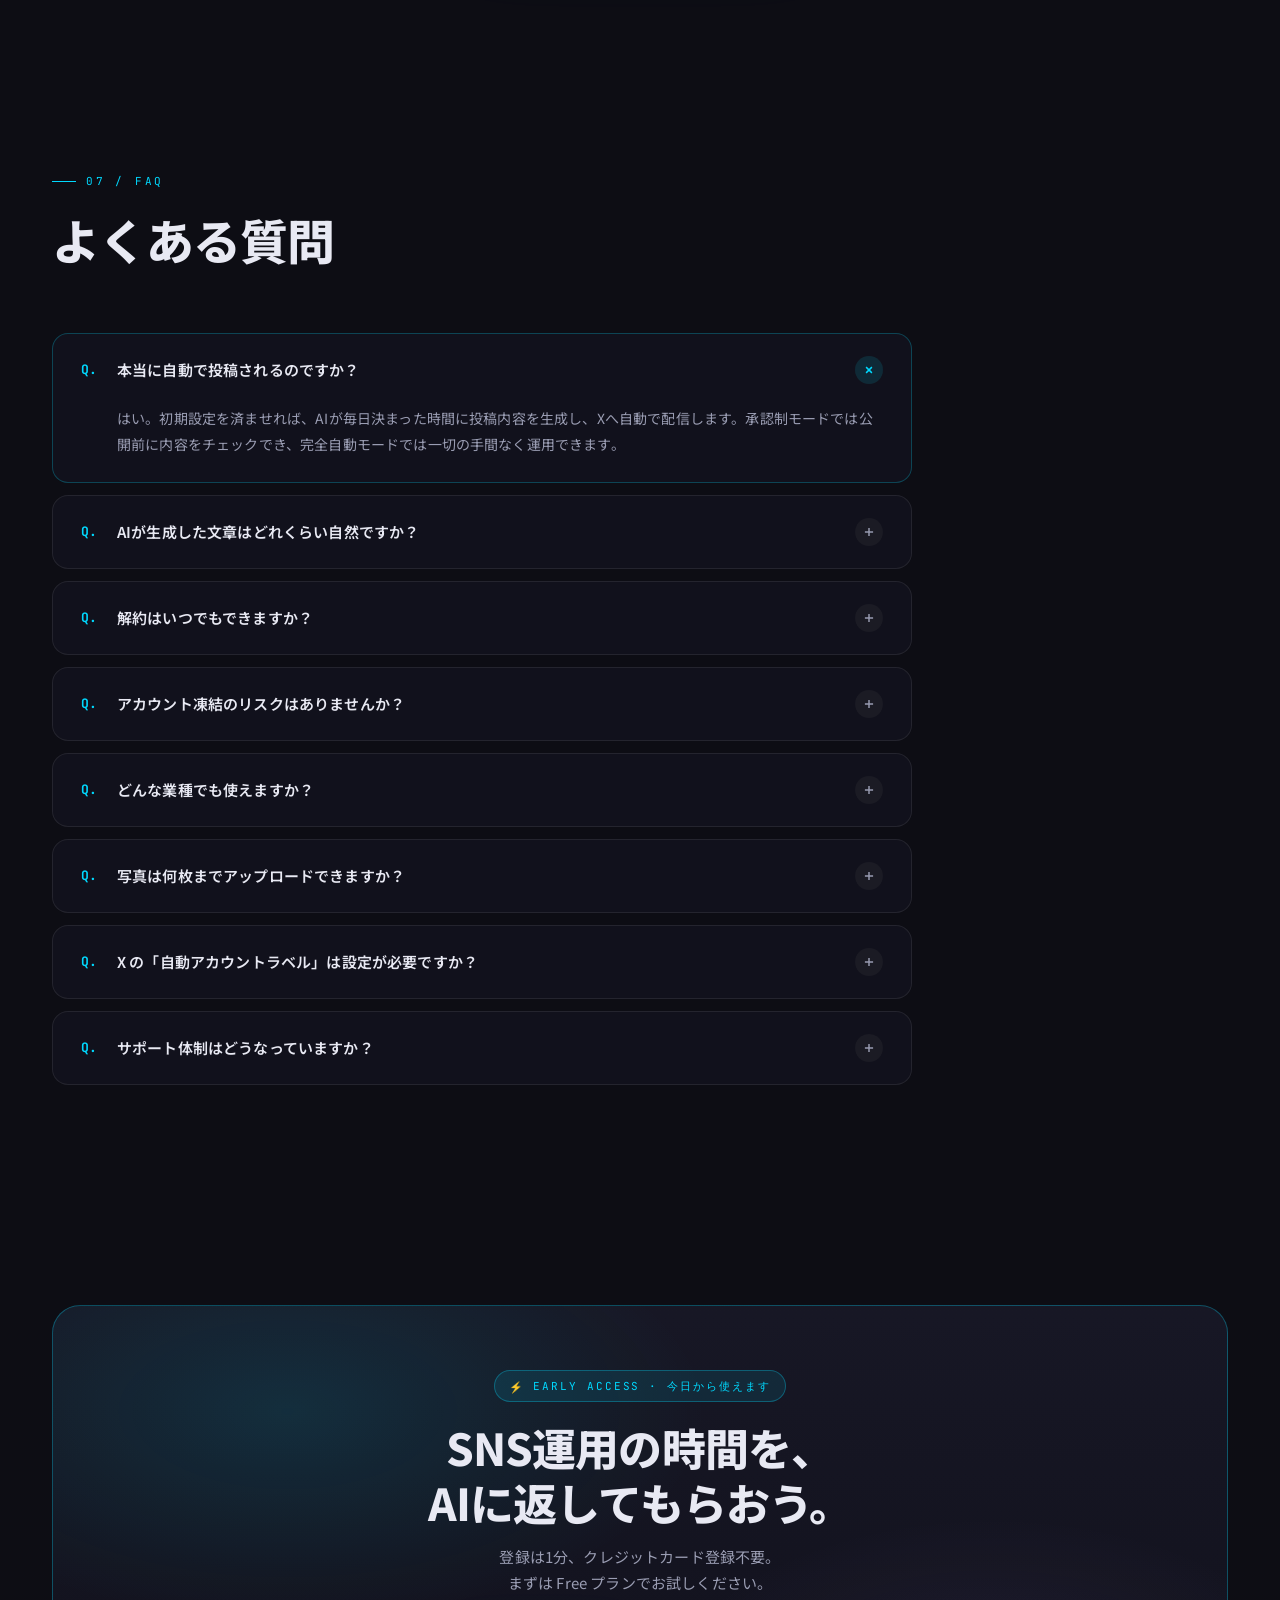
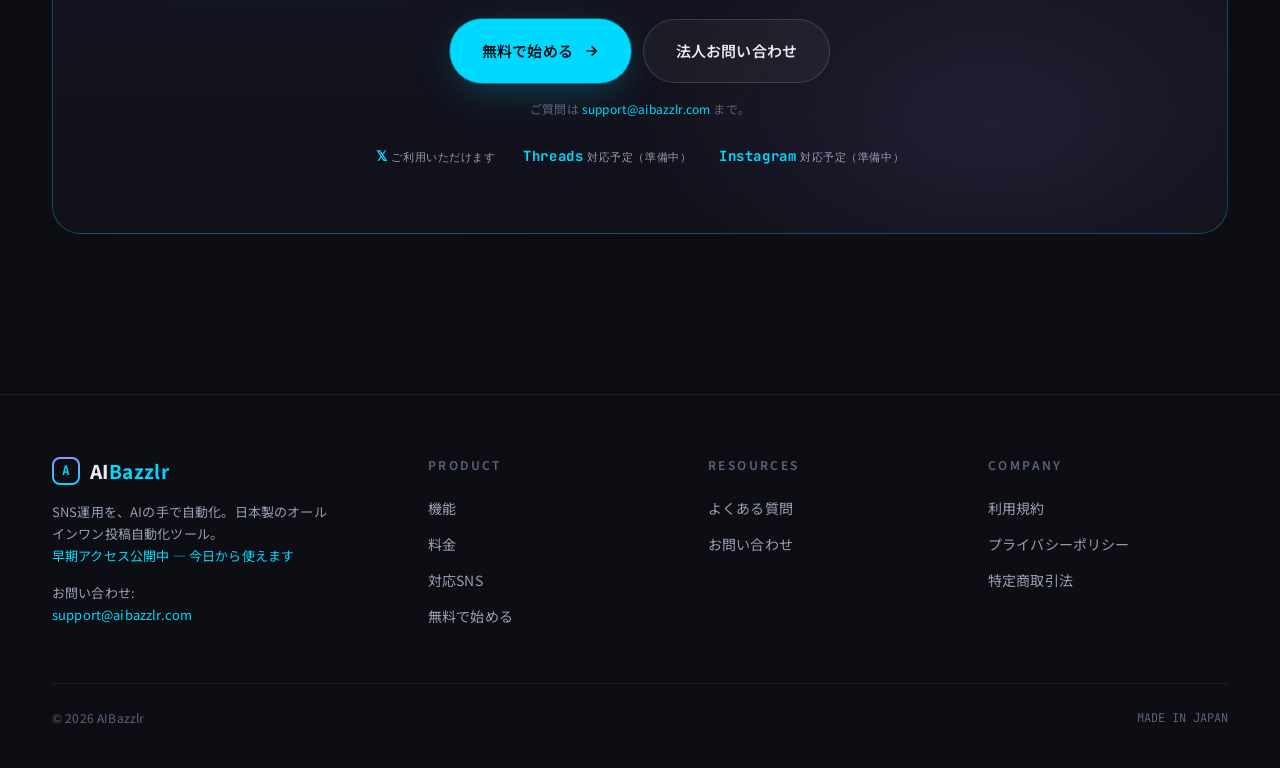
==== commit 312864bc: "content(lp): drop Beta framing, switch to 早期アクセス公開中 The product is live and bookable today, so the L" ====
--- a/index.html
+++ b/index.html
@@ -1730,12 +1730,11 @@
   <div class="wrap nav-inner">
     <div class="logo">
       <div class="logo-mark"><span>A</span></div>
-      <div>AI<b>Bazzlr</b><span class="beta-badge">Beta</span></div>
+      <div>AI<b>Bazzlr</b></div>
     </div>
     <div class="nav-links">
       <a href="#pain">課題</a>
       <a href="#features">機能</a>
-      <a href="#cases">事例</a>
       <a href="#platforms">対応SNS</a>
       <a href="#steps">使い方</a>
       <a href="#pricing">料金</a>
@@ -1771,7 +1770,6 @@
   <div class="wrap nav-mobile-inner">
     <a class="mobile-link" href="#pain">課題</a>
     <a class="mobile-link" href="#features">機能</a>
-    <a class="mobile-link" href="#cases">事例</a>
     <a class="mobile-link" href="#platforms">対応SNS</a>
     <a class="mobile-link" href="#steps">使い方</a>
     <a class="mobile-link" href="#pricing">料金</a>
@@ -1808,28 +1806,26 @@
         <span class="line">時代へ。</span>
       </h1>
       <p class="hero-sub">
-        X・Threads・Instagramへの投稿を、AIが毎日自動で。<br>
-        企画・執筆・投稿・分析まで全てお任せ。<br>
-        SNS運用に使っていた時間を、本業に戻しませんか。
+        X（旧Twitter）への投稿を、AIが毎日自動で。<br>
+        企画・執筆・画像づくり・投稿まで、まるごとお任せ。<br>
+        SNS運用に奪われていた時間を、本業に戻しませんか。
       </p>
       <div class="beta-banner">
-        <span class="ic">🚧</span>
-        <span>現在クローズドベータ運用中・2026年夏 正式ローンチ予定</span>
+        <span class="ic">⚡</span>
+        <span>早期アクセス公開中 — 今日から使えます</span>
       </div>
       <div class="hero-ctas">
-        <a href="#waitlist" class="btn btn-primary">
-          Betaウェイトリストに登録
+        <a href="https://app.aibazzlr.com/signup" class="btn btn-primary">
+          無料で始める
           <svg class="arrow" width="14" height="14" viewBox="0 0 24 24" fill="none" stroke="currentColor" stroke-width="2.5"><path d="M5 12h14M13 5l7 7-7 7"/></svg>
         </a>
-        <a href="#demo" class="btn btn-ghost">
-          <svg width="14" height="14" viewBox="0 0 24 24" fill="none" stroke="currentColor" stroke-width="2"><polygon points="5 3 19 12 5 21 5 3" fill="currentColor"/></svg>
-          2分でわかるデモ
+        <a href="#pricing" class="btn btn-ghost">
+          料金を見る
         </a>
       </div>
       <div class="hero-trust">
-        <span class="bullet"><span class="check"><svg width="8" height="8" viewBox="0 0 24 24" fill="none" stroke="currentColor" stroke-width="4"><polyline points="20 6 9 17 4 12"/></svg></span>登録無料</span>
-        <span class="bullet"><span class="check"><svg width="8" height="8" viewBox="0 0 24 24" fill="none" stroke="currentColor" stroke-width="4"><polyline points="20 6 9 17 4 12"/></svg></span>先行アクセス権配布中</span>
-        <span class="bullet"><span class="check"><svg width="8" height="8" viewBox="0 0 24 24" fill="none" stroke="currentColor" stroke-width="4"><polyline points="20 6 9 17 4 12"/></svg></span>順次招待</span>
+        <span class="bullet"><span class="check"><svg width="8" height="8" viewBox="0 0 24 24" fill="none" stroke="currentColor" stroke-width="4"><polyline points="20 6 9 17 4 12"/></svg></span>クレジットカード登録不要</span>
+        <span class="bullet"><span class="check"><svg width="8" height="8" viewBox="0 0 24 24" fill="none" stroke="currentColor" stroke-width="4"><polyline points="20 6 9 17 4 12"/></svg></span>セットアップ1分</span>
       </div>
     </div>
 
@@ -1843,16 +1839,16 @@
         <div class="demo-body">
           <div class="demo-line"><span class="prompt">$</span><span id="demoStatus">Generating post...</span></div>
           <div class="demo-line" id="demoMetaLine">
-            <span class="dim">▸ model:</span><span class="acc">bazzlr-jp-v4.2</span>
-            <span class="dim">· topic:</span><span class="acc">朝の雑学</span>
+            <span class="dim">▸ topic:</span><span class="acc">朝の雑学</span>
+            <span class="dim">· pillar:</span><span class="acc">日常の小ネタ</span>
           </div>
           <div class="demo-stage">
             <div class="tag">POST PREVIEW · AUTO</div>
             <div class="typed" id="demoTyped"></div>
             <div class="demo-meta" id="demoMetaBottom">
-              <span><b>▲24%</b>エンゲージ予測</span>
               <span><b>08:00</b>配信予約</span>
-              <span><b>3</b>SNSへ同時投稿</span>
+              <span><b>𝕏</b>へ自動投稿</span>
+              <span><b>🖼</b>画像つき</span>
             </div>
           </div>
         </div>
@@ -1889,19 +1885,19 @@
       </div>
       <div class="pain-card reveal">
         <div class="pain-icon">
-          <svg width="20" height="20" viewBox="0 0 24 24" fill="none" stroke="currentColor" stroke-width="1.8"><rect x="3" y="3" width="7" height="7"/><rect x="14" y="3" width="7" height="7"/><rect x="3" y="14" width="7" height="7"/><rect x="14" y="14" width="7" height="7"/></svg>
+          <svg width="20" height="20" viewBox="0 0 24 24" fill="none" stroke="currentColor" stroke-width="1.8"><path d="M12 5v6l3 3"/><circle cx="12" cy="12" r="9"/><path d="M3.5 9a9 9 0 0 1 17 0"/></svg>
         </div>
         <div class="pain-num mono">03</div>
-        <div class="pain-q">複数SNSの管理が煩雑</div>
-        <div class="pain-desc">X・Threads・Instagramを行き来して、同じ内容を投稿し直すのが手間。</div>
+        <div class="pain-q">続かない・止まってしまう</div>
+        <div class="pain-desc">最初は頑張るけど、気づけば数週間放置。一度止まると、再開のハードルが上がる。</div>
       </div>
       <div class="pain-card reveal">
         <div class="pain-icon">
-          <svg width="20" height="20" viewBox="0 0 24 24" fill="none" stroke="currentColor" stroke-width="1.8"><path d="M3 3v18h18"/><path d="M7 14l4-4 4 4 5-5"/></svg>
+          <svg width="20" height="20" viewBox="0 0 24 24" fill="none" stroke="currentColor" stroke-width="1.8"><path d="M12 2l4 4-4 4-4-4z"/><path d="M4 14h16"/><path d="M6 18h12"/><path d="M9 22h6"/></svg>
         </div>
         <div class="pain-num mono">04</div>
-        <div class="pain-q">効果が可視化できない</div>
-        <div class="pain-desc">どの投稿が伸びたか、何を改善すべきか。手探りで続けている。</div>
+        <div class="pain-q">戦略がないまま、手探りで投稿している</div>
+        <div class="pain-desc">これで合っているのか分からない。とりあえず投稿しているだけになっている。</div>
       </div>
     </div>
   </div>
@@ -1913,15 +1909,15 @@
     <div class="section-head reveal">
       <span class="section-label">02 / FEATURES</span>
       <h2 class="section-title">AIBazzlrができる<br><span style="color:var(--cyan)">5つのこと</span></h2>
-      <p class="section-lead">企画から分析まで。SNS運用のすべての工程を、1つのAIがシームレスに。</p>
+      <p class="section-lead">企画・執筆・画像づくり・投稿まで、SNS運用のすべての工程を、1つのAIがシームレスに。</p>
     </div>
 
     <div class="features-grid">
 
       <div class="feat large reveal">
         <div class="feat-tag mono">FEATURE 01</div>
-        <h3>SNSへの<br>自動投稿</h3>
-        <p>X（旧Twitter）への自動投稿に対応（ベータ稼働中）。Threads・Instagram は API 審査完了次第、順次対応します。AI が投稿の文字数・トーン・ハッシュタグを自動最適化します。</p>
+        <h3>Xへの<br>完全自動投稿</h3>
+        <p>X（旧Twitter）への投稿をAIが全自動で実行。連携はボタン1つ、あとは放置でOK。Threads・Instagram は対応準備中。</p>
         <div class="feat-visual">
           <div class="viz-platforms">
             <div class="platform-bubble x">𝕏</div>
@@ -1933,23 +1929,23 @@
 
       <div class="feat med reveal">
         <div class="feat-tag mono">FEATURE 02</div>
-        <h3>AIがネタを自動生成</h3>
-        <p>あなたの業種・ブランド・過去投稿を学習し、毎日新鮮な投稿案をAIが提案。承認制にすれば公開前チェックも可能です。</p>
+        <h3>AIが投稿も<br>画像も生成</h3>
+        <p>業種・ブランド・発信方針をもとに、AIが毎日新しい投稿案を作成。投稿に合う画像も自動生成し、そのまま添付します。承認制にすれば公開前チェックも可能。</p>
         <div class="feat-visual">
           <div class="viz-code">
             <div><span class="c">// AIが生成した投稿案</span></div>
             <div><span class="k">topic</span>: <span class="s">"朝活と生産性"</span></div>
             <div><span class="k">tone</span>: <span class="s">"カジュアル"</span></div>
             <div><span class="k">hashtags</span>: [<span class="s">"#朝活"</span>, <span class="s">"#習慣化"</span>]</div>
-            <div><span class="k">predicted_reach</span>: <span class="n">3,240</span></div>
+            <div><span class="k">image</span>: <span class="s">"自動生成・添付済み"</span></div>
           </div>
         </div>
       </div>
 
       <div class="feat small reveal">
         <div class="feat-tag mono">FEATURE 03</div>
-        <h3>最適時間に予約投稿</h3>
-        <p>フォロワーが最もアクティブな時間帯を学習し、自動でベストタイミングに配信。</p>
+        <h3>スケジュール投稿</h3>
+        <p>投稿する曜日・時間を設定すれば、AIがその通りに毎日配信。投稿のタイミングを気にする必要はありません。</p>
         <div class="feat-visual">
           <div class="viz-schedule">
             <div class="cell"></div><div class="cell softer"></div><div class="cell"></div><div class="cell soft"></div><div class="cell active"></div><div class="cell"></div><div class="cell softer"></div>
@@ -1962,8 +1958,8 @@
 
       <div class="feat small reveal">
         <div class="feat-tag mono">FEATURE 04</div>
-        <h3>ブランドボイス学習</h3>
-        <p>過去のあなたの文体・語彙・絵文字傾向をAIが学習し、"あなたらしい"文章を保ちます。</p>
+        <h3>ブランドボイス</h3>
+        <p>業種・ターゲット・トーンを設定すると、AIがその"らしさ"を保って投稿を書き続けます。発信の声がブレません。</p>
         <div class="feat-visual" style="display:flex; align-items:center;">
           <div class="viz-chips">
             <div class="chip">親しみやすい</div>
@@ -1978,17 +1974,16 @@
 
       <div class="feat med reveal">
         <div class="feat-tag mono">FEATURE 05</div>
-        <h3>分析 & 改善提案</h3>
-        <p>伸びた投稿の特徴をAIが分析し、翌週のコンテンツ方針を自動レコメンド。データドリブンな改善サイクルを、放っておくだけで回します。</p>
+        <h3>毎回、新鮮な切り口</h3>
+        <p>AIにありがちな「同じ話題の繰り返し」を避ける仕組みを搭載。発信テーマを自動でローテーションし、直近の投稿と内容・切り口・構成が被らないように生成。季節や時期も理解して、その時々に合った話題を選びます。</p>
         <div class="feat-visual">
-          <div class="viz-analytics">
-            <div class="bar" data-v="12" style="height:28%"></div>
-            <div class="bar" data-v="24" style="height:48%"></div>
-            <div class="bar" data-v="18" style="height:36%"></div>
-            <div class="bar" data-v="42" style="height:82%"></div>
-            <div class="bar" data-v="31" style="height:62%"></div>
-            <div class="bar" data-v="58" style="height:100%"></div>
-            <div class="bar" data-v="39" style="height:78%"></div>
+          <div class="viz-chips">
+            <div class="chip">日常の小ネタ</div>
+            <div class="chip soft">季節・歳時記</div>
+            <div class="chip">専門知識</div>
+            <div class="chip soft">商品紹介</div>
+            <div class="chip">お客様の声</div>
+            <div class="chip soft">舞台裏</div>
           </div>
         </div>
       </div>
@@ -1997,190 +1992,8 @@
   </div>
 </section>
 
-<!-- =============== CASES (導入事例) =============== -->
-<section id="cases">
-  <div class="wrap">
-    <div class="section-head reveal">
-      <span class="section-label">03 / CASE STUDIES</span>
-      <h2 class="section-title">導入事例</h2>
-      <p class="section-lead">AIBazzlrで時間と成果を取り戻した、ユーザーの声。</p>
-    </div>
-
-    <div class="cases-grid">
-
-      <!-- Case 1: 美容サロン -->
-      <div class="case-card reveal">
-        <div class="case-head">
-          <div class="case-avatar">
-            <svg viewBox="0 0 56 56" xmlns="http://www.w3.org/2000/svg">
-              <defs>
-                <linearGradient id="avg1" x1="0" y1="0" x2="1" y2="1">
-                  <stop offset="0%" stop-color="#ff6b9a"/>
-                  <stop offset="100%" stop-color="#a78bff"/>
-                </linearGradient>
-              </defs>
-              <rect width="56" height="56" fill="url(#avg1)"/>
-              <circle cx="28" cy="22" r="9" fill="#fff" opacity="0.95"/>
-              <path d="M10 52 Q10 36 28 36 Q46 36 46 52 Z" fill="#fff" opacity="0.95"/>
-              <circle cx="24.5" cy="21" r="1.4" fill="#1a1a28"/>
-              <circle cx="31.5" cy="21" r="1.4" fill="#1a1a28"/>
-            </svg>
-          </div>
-          <div class="case-who">
-            <div class="name">佐藤 美咲 さん</div>
-            <div class="meta">
-              <span>美容サロン経営</span>
-              <span class="sep">/</span>
-              <span>東京・表参道</span>
-            </div>
-          </div>
-        </div>
-        <div class="case-quote">投稿に悩む時間が、ほぼゼロになりました。</div>
-        <div class="case-body">毎日「今日は何を投稿しよう」と悩む時間がストレスでした。AIBazzlrを導入してからは、AIが提案してくれる内容を承認するだけ。施術やお客様対応に集中できるようになりました。</div>
-        <div class="case-stats">
-          <div class="case-stat down">
-            <div class="label">投稿作業時間</div>
-            <div class="value">-87<span class="unit">%</span></div>
-          </div>
-          <div class="case-stat">
-            <div class="label">月間予約数</div>
-            <div class="value"><span class="arrow">▲</span>1.4<span class="unit">倍</span></div>
-          </div>
-        </div>
-      </div>
-
-      <!-- Case 2: ECショップ -->
-      <div class="case-card reveal">
-        <div class="case-head">
-          <div class="case-avatar">
-            <svg viewBox="0 0 56 56" xmlns="http://www.w3.org/2000/svg">
-              <defs>
-                <linearGradient id="avg2" x1="0" y1="0" x2="1" y2="1">
-                  <stop offset="0%" stop-color="#00d9ff"/>
-                  <stop offset="100%" stop-color="#4ade80"/>
-                </linearGradient>
-              </defs>
-              <rect width="56" height="56" fill="url(#avg2)"/>
-              <circle cx="28" cy="23" r="9" fill="#1a1a28"/>
-              <path d="M10 52 Q10 36 28 36 Q46 36 46 52 Z" fill="#1a1a28"/>
-              <path d="M19 17 Q19 12 24 12 L32 12 Q37 12 37 17 L37 21 L19 21 Z" fill="#1a1a28"/>
-              <circle cx="24.5" cy="23" r="1.4" fill="#fff"/>
-              <circle cx="31.5" cy="23" r="1.4" fill="#fff"/>
-            </svg>
-          </div>
-          <div class="case-who">
-            <div class="name">田村 健一 さん</div>
-            <div class="meta">
-              <span>ECショップ運営</span>
-              <span class="sep">/</span>
-              <span>福岡</span>
-            </div>
-          </div>
-        </div>
-        <div class="case-quote">売上が前年比168%。数字が明らかに変わりました。</div>
-        <div class="case-body">Instagramのリーチが3倍に伸び、新規顧客の流入が急増。AIが商品紹介のトーンを学習してくれるので、手書きで書いていた頃と変わらない"温度感"を保てています。</div>
-        <div class="case-stats">
-          <div class="case-stat">
-            <div class="label">月間売上</div>
-            <div class="value"><span class="arrow">▲</span>168<span class="unit">%</span></div>
-          </div>
-          <div class="case-stat">
-            <div class="label">IGリーチ</div>
-            <div class="value"><span class="arrow">▲</span>3.2<span class="unit">倍</span></div>
-          </div>
-        </div>
-      </div>
-
-      <!-- Case 3: 個人事業主 -->
-      <div class="case-card reveal">
-        <div class="case-head">
-          <div class="case-avatar">
-            <svg viewBox="0 0 56 56" xmlns="http://www.w3.org/2000/svg">
-              <defs>
-                <linearGradient id="avg3" x1="0" y1="0" x2="1" y2="1">
-                  <stop offset="0%" stop-color="#a78bff"/>
-                  <stop offset="100%" stop-color="#00d9ff"/>
-                </linearGradient>
-              </defs>
-              <rect width="56" height="56" fill="url(#avg3)"/>
-              <circle cx="28" cy="22" r="8.5" fill="#fff" opacity="0.95"/>
-              <path d="M10 52 Q10 37 28 37 Q46 37 46 52 Z" fill="#fff" opacity="0.95"/>
-              <rect x="21" y="18" width="14" height="3.5" rx="1" fill="#1a1a28"/>
-              <circle cx="24.5" cy="22.5" r="1.3" fill="#1a1a28"/>
-              <circle cx="31.5" cy="22.5" r="1.3" fill="#1a1a28"/>
-            </svg>
-          </div>
-          <div class="case-who">
-            <div class="name">山本 隆史 さん</div>
-            <div class="meta">
-              <span>個人事業主（士業）</span>
-              <span class="sep">/</span>
-              <span>大阪</span>
-            </div>
-          </div>
-        </div>
-        <div class="case-quote">運用代行から切り替えて、月10万円のコスト削減に。</div>
-        <div class="case-body">以前は月15万円の運用代行に委託していましたが、品質に満足できず。AIBazzlrに切り替えたところ、質を落とすどころか投稿頻度も上がり、コスト削減にも成功しました。</div>
-        <div class="case-stats">
-          <div class="case-stat down">
-            <div class="label">月間コスト</div>
-            <div class="value">-98<span class="unit">,000円</span></div>
-          </div>
-          <div class="case-stat">
-            <div class="label">投稿頻度</div>
-            <div class="value"><span class="arrow">▲</span>2.5<span class="unit">倍</span></div>
-          </div>
-        </div>
-      </div>
-
-      <!-- Case 4: 副業クリエイター -->
-      <div class="case-card reveal">
-        <div class="case-head">
-          <div class="case-avatar">
-            <svg viewBox="0 0 56 56" xmlns="http://www.w3.org/2000/svg">
-              <defs>
-                <linearGradient id="avg4" x1="0" y1="0" x2="1" y2="1">
-                  <stop offset="0%" stop-color="#ff6b9a"/>
-                  <stop offset="100%" stop-color="#ffd166"/>
-                </linearGradient>
-              </defs>
-              <rect width="56" height="56" fill="url(#avg4)"/>
-              <circle cx="28" cy="23" r="9" fill="#1a1a28"/>
-              <path d="M10 52 Q10 36 28 36 Q46 36 46 52 Z" fill="#1a1a28"/>
-              <path d="M17 18 Q22 9 28 11 Q34 9 39 18 L39 22 L17 22 Z" fill="#1a1a28"/>
-              <path d="M35 18 Q38 19 40 24" stroke="#1a1a28" stroke-width="2.5" fill="none" stroke-linecap="round"/>
-              <circle cx="24.5" cy="24" r="1.4" fill="#fff"/>
-              <circle cx="31.5" cy="24" r="1.4" fill="#fff"/>
-            </svg>
-          </div>
-          <div class="case-who">
-            <div class="name">藤村 ひな さん</div>
-            <div class="meta">
-              <span>副業クリエイター</span>
-              <span class="sep">/</span>
-              <span>名古屋</span>
-            </div>
-          </div>
-        </div>
-        <div class="case-quote">半年でフォロワーが倍増。本業の傍らでここまで伸びるとは。</div>
-        <div class="case-body">本業の会社員の合間に副業でSNS発信をしていましたが、時間が足りず停滞気味でした。AIBazzlrで毎朝の投稿が自動化され、半年でフォロワーが2倍以上に。案件依頼も増えました。</div>
-        <div class="case-stats">
-          <div class="case-stat">
-            <div class="label">フォロワー</div>
-            <div class="value"><span class="arrow">▲</span>2.1<span class="unit">倍</span></div>
-          </div>
-          <div class="case-stat">
-            <div class="label">案件依頼</div>
-            <div class="value"><span class="arrow">▲</span>5<span class="unit">件/月</span></div>
-          </div>
-        </div>
-      </div>
-
-    </div>
-
-    <p style="margin-top: 32px; font-size: 11px; color: var(--text-3); line-height: 1.7; letter-spacing: 0.02em;">※ 掲載されている数値は実際の使用効果に基づく想定例です。効果には個人差があります。</p>
-  </div>
-</section>
+<!-- 2026-05-22: 旧 03 / CASE STUDIES セクションを削除。実在の利用者の
+     声が揃った段階で再掲する想定。nav リンクも外し済み。 -->
 
 <!-- =============== PLATFORMS (対応SNS) =============== -->
 <section id="platforms">
@@ -2188,7 +2001,7 @@
     <div class="section-head reveal">
       <span class="section-label">04 / PLATFORMS</span>
       <h2 class="section-title">対応SNS</h2>
-      <p class="section-lead">Beta では X (Twitter) のみ稼働中。Threads / Instagram は API 審査完了次第、順次対応します。</p>
+      <p class="section-lead">現在 X（旧Twitter）に対応。Threads / Instagram は順次対応予定です。</p>
     </div>
 
     <div class="platforms-grid">
@@ -2196,21 +2009,21 @@
         <div class="pf-icon pf-x">𝕏</div>
         <div class="pf-name">X</div>
         <div class="pf-sub mono">FORMERLY TWITTER</div>
-        <div class="pf-status ready"><span class="dot"></span>対応済み（ベータ）</div>
+        <div class="pf-status ready"><span class="dot"></span>ご利用いただけます</div>
       </div>
 
       <div class="platform-card future-eta reveal">
         <div class="pf-icon pf-th">@</div>
         <div class="pf-name">Threads</div>
         <div class="pf-sub mono">BY META</div>
-        <div class="pf-status coming"><span class="dot"></span>2026年6月対応予定</div>
+        <div class="pf-status coming"><span class="dot"></span>対応予定（準備中）</div>
       </div>
 
       <div class="platform-card future-eta reveal">
         <div class="pf-icon pf-ig">◉</div>
         <div class="pf-name">Instagram</div>
         <div class="pf-sub mono">FEED &amp; REELS</div>
-        <div class="pf-status coming"><span class="dot"></span>2026年7月対応予定（審査中）</div>
+        <div class="pf-status coming"><span class="dot"></span>対応予定（準備中）</div>
       </div>
 
     </div>
@@ -2231,12 +2044,10 @@
         <div class="step-num mono">01</div>
         <div class="step-kw mono">CONNECT</div>
         <h3>アカウント連携</h3>
-        <p>X・Threads・Instagramをボタン一つで安全に連携。OAuth対応で、パスワードは一切共有しません。</p>
+        <p>Xをボタン1つで安全に連携。OAuth対応で、パスワードは一切共有しません。</p>
         <div class="step-mock">
           <div><span class="hl">▸</span> connect X.com ... <span class="ok">OK</span></div>
-          <div><span class="hl">▸</span> connect Threads ... <span class="ok">OK</span></div>
-          <div><span class="hl">▸</span> connect Instagram ... <span class="ok">OK</span></div>
-          <div style="color:var(--text-3)">3/3 accounts linked</div>
+          <div style="color:var(--text-3)">1/1 account linked</div>
         </div>
       </div>
 
@@ -2257,12 +2068,10 @@
         <div class="step-num mono">03</div>
         <div class="step-kw mono">AUTOPILOT</div>
         <h3>あとはお任せ</h3>
-        <p>AIが毎日、投稿を企画・執筆・投稿・分析まで自動実行。あなたは承認ボタンを押すだけ、もしくは完全放置もOK。</p>
+        <p>AIが毎日、投稿を企画・執筆・画像づくり・投稿まで自動実行。あなたは承認ボタンを押すだけ、完全放置もOK。</p>
         <div class="step-mock">
           <div style="color:var(--text-3)">[08:00]</div>
-          <div><span class="ok">✓</span> X 投稿完了 (リーチ +1.2k)</div>
-          <div><span class="ok">✓</span> Threads 投稿完了</div>
-          <div><span class="ok">✓</span> Instagram 投稿完了</div>
+          <div><span class="ok">✓</span> X 投稿完了</div>
           <div style="color:var(--cyan)">動作中 · 24h/365d</div>
         </div>
       </div>
@@ -2276,7 +2085,7 @@
     <div class="section-head reveal">
       <span class="section-label">06 / PRICING</span>
       <h2 class="section-title">使う量に合わせて<br>選べる3プラン。</h2>
-      <p class="section-lead">正式ローンチ後の予定価格です。Beta期間中はウェイトリスト登録者から順次招待し、特別価格でご案内します。</p>
+      <p class="section-lead">今の価格です。早期にご登録いただいた方は、今後価格を改定した場合もこの価格のまま継続いただけます。</p>
     </div>
 
     <div class="price-grid">
@@ -2290,7 +2099,7 @@
           <span class="per">/ 永年無料</span>
         </div>
         <div class="plan-desc">まずはAIBazzlrの感触を試したい方に。</div>
-        <a href="#waitlist" class="plan-btn">Beta順番待ちに参加</a>
+        <a href="https://app.aibazzlr.com/signup" class="plan-btn">無料で始める</a>
         <ul class="plan-features">
           <li><span class="tick"><svg width="10" height="10" viewBox="0 0 24 24" fill="none" stroke="currentColor" stroke-width="3"><polyline points="20 6 9 17 4 12"/></svg></span>SNS連携 1アカウント</li>
           <li><span class="tick"><svg width="10" height="10" viewBox="0 0 24 24" fill="none" stroke="currentColor" stroke-width="3"><polyline points="20 6 9 17 4 12"/></svg></span>月10件までAI投稿</li>
@@ -2310,7 +2119,7 @@
           <span class="per">/ 月（税込）</span>
         </div>
         <div class="plan-desc">毎日の投稿をAIに全部任せたい方へ。最もお得。</div>
-        <a href="#waitlist" class="plan-btn">Beta先行登録 →</a>
+        <a href="https://app.aibazzlr.com/signup" class="plan-btn">このプランで始める →</a>
         <ul class="plan-features">
           <li><span class="tick"><svg width="10" height="10" viewBox="0 0 24 24" fill="none" stroke="currentColor" stroke-width="3"><polyline points="20 6 9 17 4 12"/></svg></span>SNS連携 1アカウント</li>
           <li><span class="tick"><svg width="10" height="10" viewBox="0 0 24 24" fill="none" stroke="currentColor" stroke-width="3"><polyline points="20 6 9 17 4 12"/></svg></span>月60件までAI投稿（1日2投稿目安）</li>
@@ -2331,7 +2140,7 @@
           <span class="per">/ 月（税込）</span>
         </div>
         <div class="plan-desc">高頻度投稿・複数ブランド運用に。全機能フル活用。</div>
-        <a href="#waitlist" class="plan-btn">Beta優先枠を申し込む</a>
+        <a href="https://app.aibazzlr.com/signup" class="plan-btn">このプランで始める</a>
         <ul class="plan-features">
           <li><span class="tick"><svg width="10" height="10" viewBox="0 0 24 24" fill="none" stroke="currentColor" stroke-width="3"><polyline points="20 6 9 17 4 12"/></svg></span>SNS連携 1アカウント</li>
           <li><span class="tick"><svg width="10" height="10" viewBox="0 0 24 24" fill="none" stroke="currentColor" stroke-width="3"><polyline points="20 6 9 17 4 12"/></svg></span>月150件までAI投稿（1日5投稿目安）</li>
@@ -2363,7 +2172,7 @@
           <span class="faq-toggle"><svg width="14" height="14" viewBox="0 0 24 24" fill="none" stroke="currentColor" stroke-width="2.5"><line x1="12" y1="5" x2="12" y2="19"/><line x1="5" y1="12" x2="19" y2="12"/></svg></span>
         </summary>
         <div class="faq-body">
-          はい。初期設定を済ませれば、AIが毎日決まった時間に投稿内容を生成し、各SNSへ自動で配信します。承認制モードでは公開前に内容をチェックでき、完全自動モードでは一切の手間なく運用できます。
+          はい。初期設定を済ませれば、AIが毎日決まった時間に投稿内容を生成し、Xへ自動で配信します。承認制モードでは公開前に内容をチェックでき、完全自動モードでは一切の手間なく運用できます。
         </div>
       </details>
 
@@ -2374,7 +2183,7 @@
           <span class="faq-toggle"><svg width="14" height="14" viewBox="0 0 24 24" fill="none" stroke="currentColor" stroke-width="2.5"><line x1="12" y1="5" x2="12" y2="19"/><line x1="5" y1="12" x2="19" y2="12"/></svg></span>
         </summary>
         <div class="faq-body">
-          日本語に最適化された独自モデルを採用しています。過去の投稿からあなたの口調・語彙・絵文字傾向まで学習するため、使い込むほど"あなたらしい"文章になります。
+          日本語での発信に合わせて調整したAIが、設定いただいたトーンに沿って投稿を作成します。使い込むほど設定が洗練され、"自分らしい"文章に近づきます。
         </div>
       </details>
 
@@ -2385,7 +2194,7 @@
           <span class="faq-toggle"><svg width="14" height="14" viewBox="0 0 24 24" fill="none" stroke="currentColor" stroke-width="2.5"><line x1="12" y1="5" x2="12" y2="19"/><line x1="5" y1="12" x2="19" y2="12"/></svg></span>
         </summary>
         <div class="faq-body">
-          はい、マイページから1クリックでいつでも解約可能です。違約金や最低契約期間はありません。Beta期間中の招待ユーザーには正式ローンチ前まで料金は発生しません。
+          はい、マイページから1クリックでいつでも解約可能です。違約金や最低契約期間はありません。
         </div>
       </details>
 
@@ -2407,7 +2216,7 @@
           <span class="faq-toggle"><svg width="14" height="14" viewBox="0 0 24 24" fill="none" stroke="currentColor" stroke-width="2.5"><line x1="12" y1="5" x2="12" y2="19"/><line x1="5" y1="12" x2="19" y2="12"/></svg></span>
         </summary>
         <div class="faq-body">
-          飲食・美容・IT・士業・EC・インフルエンサーなど、幅広い業種でご利用いただいています。業種ごとに投稿パターンをチューニングしているため、初期設定時に選ぶだけで最適化されます。
+          飲食・美容・IT・士業・EC・インフルエンサーなど、幅広い業種に対応しています。業種ごとに投稿パターンをチューニングしているため、初期設定時に選ぶだけで最適化されます。
         </div>
       </details>
 
@@ -2441,71 +2250,43 @@
           <span class="faq-toggle"><svg width="14" height="14" viewBox="0 0 24 24" fill="none" stroke="currentColor" stroke-width="2.5"><line x1="12" y1="5" x2="12" y2="19"/><line x1="5" y1="12" x2="19" y2="12"/></svg></span>
         </summary>
         <div class="faq-body">
-          平日10:00-19:00のチャットサポートに対応。日本製サービスのため、すべて日本語で丁寧にご案内します。
+          メールでのサポートに対応しています（平日対応）。日本製サービスのため、すべて日本語で丁寧にご案内します。
         </div>
       </details>
     </div>
   </div>
 </section>
 
-<!-- =============== WAITLIST =============== -->
-<section id="waitlist" class="waitlist">
+<!-- =============== FINAL CTA (今すぐ始める) =============== -->
+<section id="get-started" class="waitlist">
   <div class="wrap">
     <div class="waitlist-card reveal">
       <span class="wl-eyebrow">
-        <span style="font-family:'Noto Sans JP', sans-serif;">🚧</span> CLOSED BETA · LAUNCH 2026 SUMMER
+        <span style="font-family:'Noto Sans JP', sans-serif;">⚡</span> EARLY ACCESS · 今日から使えます
       </span>
-      <h2>Betaウェイトリストに登録</h2>
+      <h2>SNS運用の時間を、<br>AIに<span class="accent">返してもらおう。</span></h2>
       <p class="lead">
-        2026年夏 正式ローンチ予定。<br>
-        登録された方から順次、先行アクセス権をお送りします。
+        登録は1分、クレジットカード登録不要。<br>
+        まずは Free プランでお試しください。
       </p>
 
-      <form
-        class="waitlist-form"
-        action="mailto:support@aibazzlr.com"
-        method="post"
-        enctype="text/plain"
-        aria-label="Beta ウェイトリスト登録フォーム"
-      >
-        <input
-          type="email"
-          name="email"
-          placeholder="your@email.com"
-          required
-          autocomplete="email"
-        />
-        <button type="submit">登録する</button>
-      </form>
-
-      <p class="wl-note">
-        登録された方には、準備が整い次第ベータアクセス権をメールでお送りします。
-        ご質問は <a href="mailto:support@aibazzlr.com" style="color:var(--cyan);">support@aibazzlr.com</a> まで。
-      </p>
-
-      <div class="wl-stats">
-        <span><b>X</b>対応済み（ベータ稼働中）</span>
-        <span><b>6月</b>Threads対応予定</span>
-        <span><b>7月</b>Instagram対応予定</span>
-      </div>
-    </div>
-  </div>
-</section>
-
-<!-- =============== FINAL CTA =============== -->
-<section>
-  <div class="wrap">
-    <div class="final-cta reveal">
-      <h2>SNS運用の時間を、<br>AIに<span class="accent">返してもらおう。</span></h2>
-      <p>2026年夏 正式ローンチ予定。<br>Betaウェイトリストに登録すると、準備完了次第 先行アクセス権をお届けします。</p>
-      <div class="final-ctas">
-        <a href="#waitlist" class="btn btn-primary" style="padding:18px 32px; font-size:15px;">
-          Beta先行登録する
+      <div class="final-ctas" style="margin-top:24px;">
+        <a href="https://app.aibazzlr.com/signup" class="btn btn-primary" style="padding:18px 32px; font-size:15px;">
+          無料で始める
           <svg class="arrow" width="16" height="16" viewBox="0 0 24 24" fill="none" stroke="currentColor" stroke-width="2.5"><path d="M5 12h14M13 5l7 7-7 7"/></svg>
         </a>
         <a href="mailto:support@aibazzlr.com?subject=AIBazzlr%20%E6%B3%95%E4%BA%BA%E3%81%8A%E5%95%8F%E3%81%84%E5%90%88%E3%82%8F%E3%81%9B" class="btn btn-ghost" style="padding:18px 32px; font-size:15px;">法人お問い合わせ</a>
       </div>
-      <div class="final-note mono">CLOSED BETA · INVITE-ONLY · JP SUPPORT</div>
+
+      <p class="wl-note">
+        ご質問は <a href="mailto:support@aibazzlr.com" style="color:var(--cyan);">support@aibazzlr.com</a> まで。
+      </p>
+
+      <div class="wl-stats">
+        <span><b>𝕏</b>ご利用いただけます</span>
+        <span><b>Threads</b>対応予定（準備中）</span>
+        <span><b>Instagram</b>対応予定（準備中）</span>
+      </div>
     </div>
   </div>
 </section>
@@ -2518,9 +2299,9 @@
       <div>
         <div class="logo">
           <div class="logo-mark"><span>A</span></div>
-          <div>AI<b>Bazzlr</b><span class="beta-badge">Beta</span></div>
+          <div>AI<b>Bazzlr</b></div>
         </div>
-        <p class="foot-tag">SNS運用を、AIの手で自動化。日本製のオールインワン投稿自動化ツール。<br><span style="color:var(--cyan);">2026年夏 正式ローンチ予定</span></p>
+        <p class="foot-tag">SNS運用を、AIの手で自動化。日本製のオールインワン投稿自動化ツール。<br><span style="color:var(--cyan);">早期アクセス公開中 — 今日から使えます</span></p>
         <p class="foot-tag" style="margin-top:14px;">
           お問い合わせ:<br>
           <a href="mailto:support@aibazzlr.com" style="color:var(--cyan);">support@aibazzlr.com</a>
@@ -2531,7 +2312,7 @@
         <a href="#features">機能</a>
         <a href="#pricing">料金</a>
         <a href="#platforms">対応SNS</a>
-        <a href="#waitlist">Betaウェイトリスト</a>
+        <a href="https://app.aibazzlr.com/signup">無料で始める</a>
       </div>
       <div class="foot-col">
         <h4>Resources</h4>
@@ -2547,7 +2328,7 @@
     </div>
     <div class="foot-bot">
       <div>© 2026 AIBazzlr</div>
-      <div class="mono">MADE IN JAPAN · BETA</div>
+      <div class="mono">MADE IN JAPAN</div>
     </div>
   </div>
 </footer>
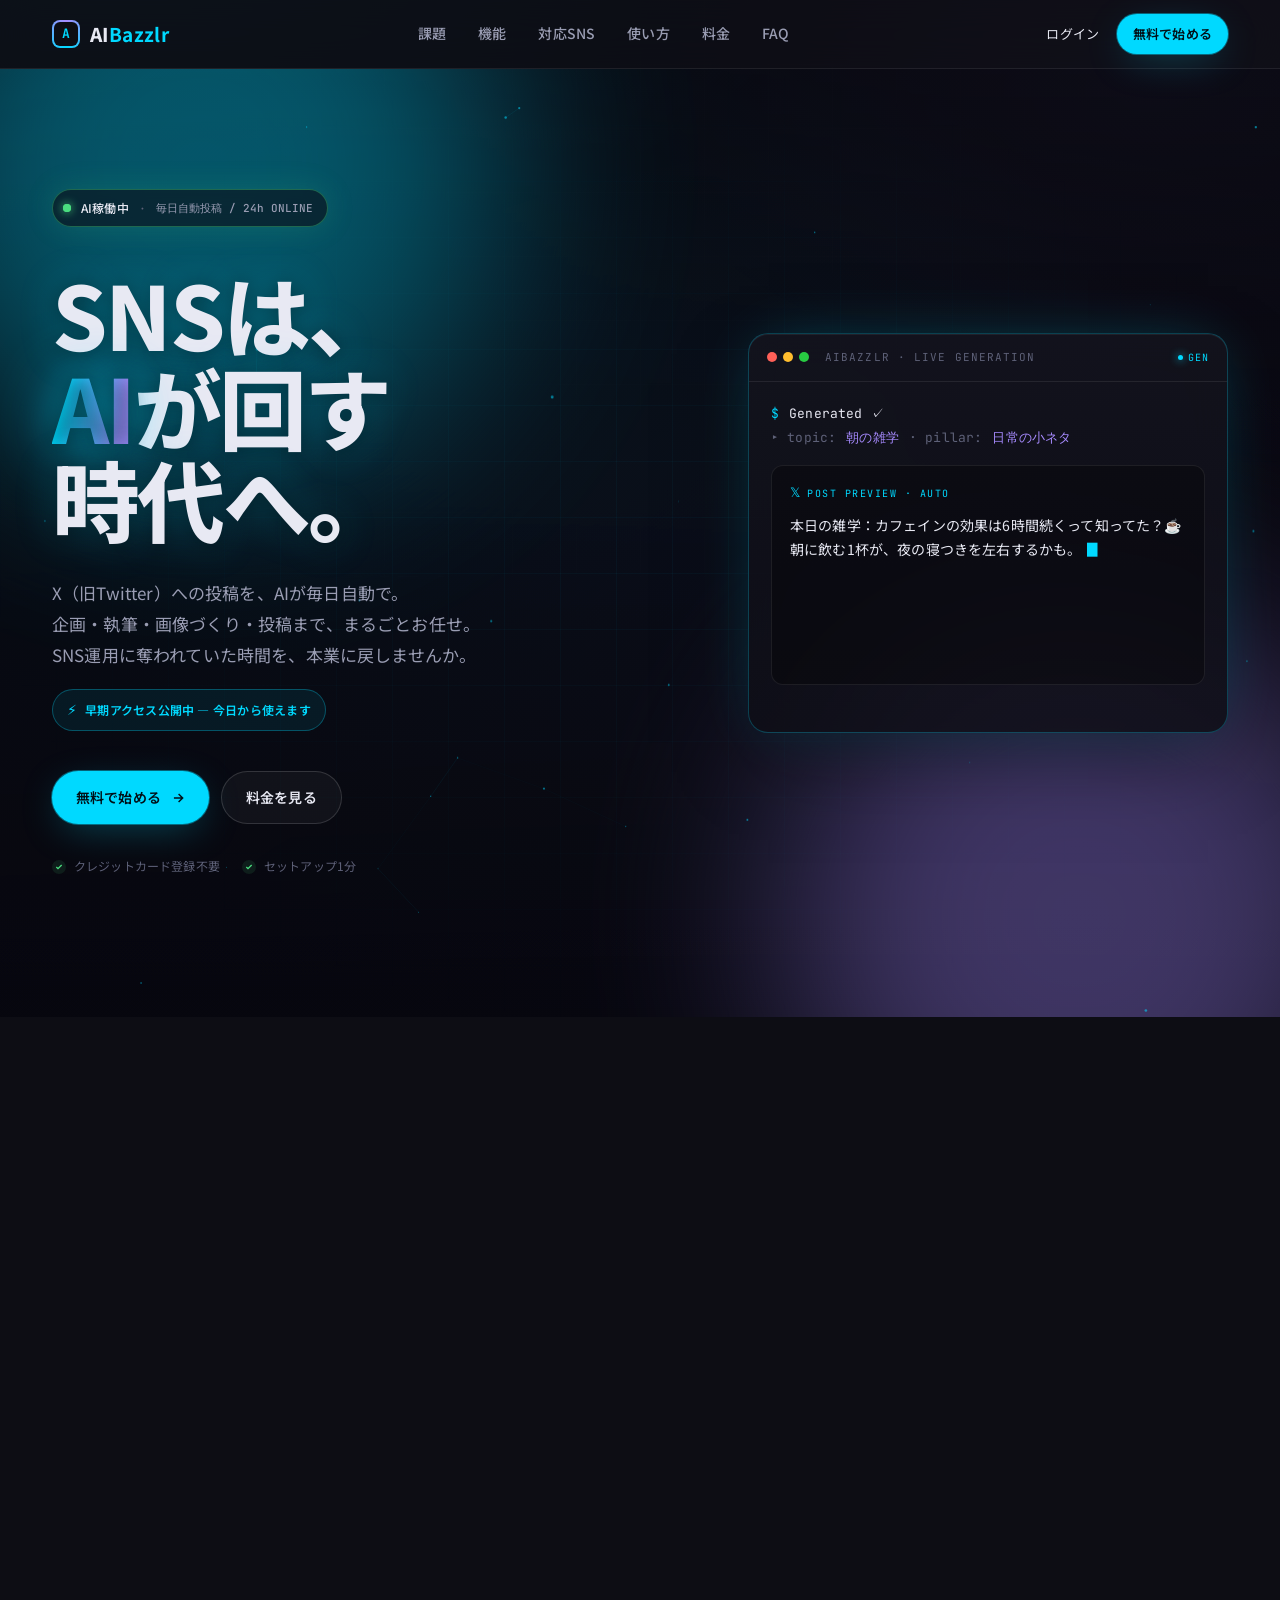
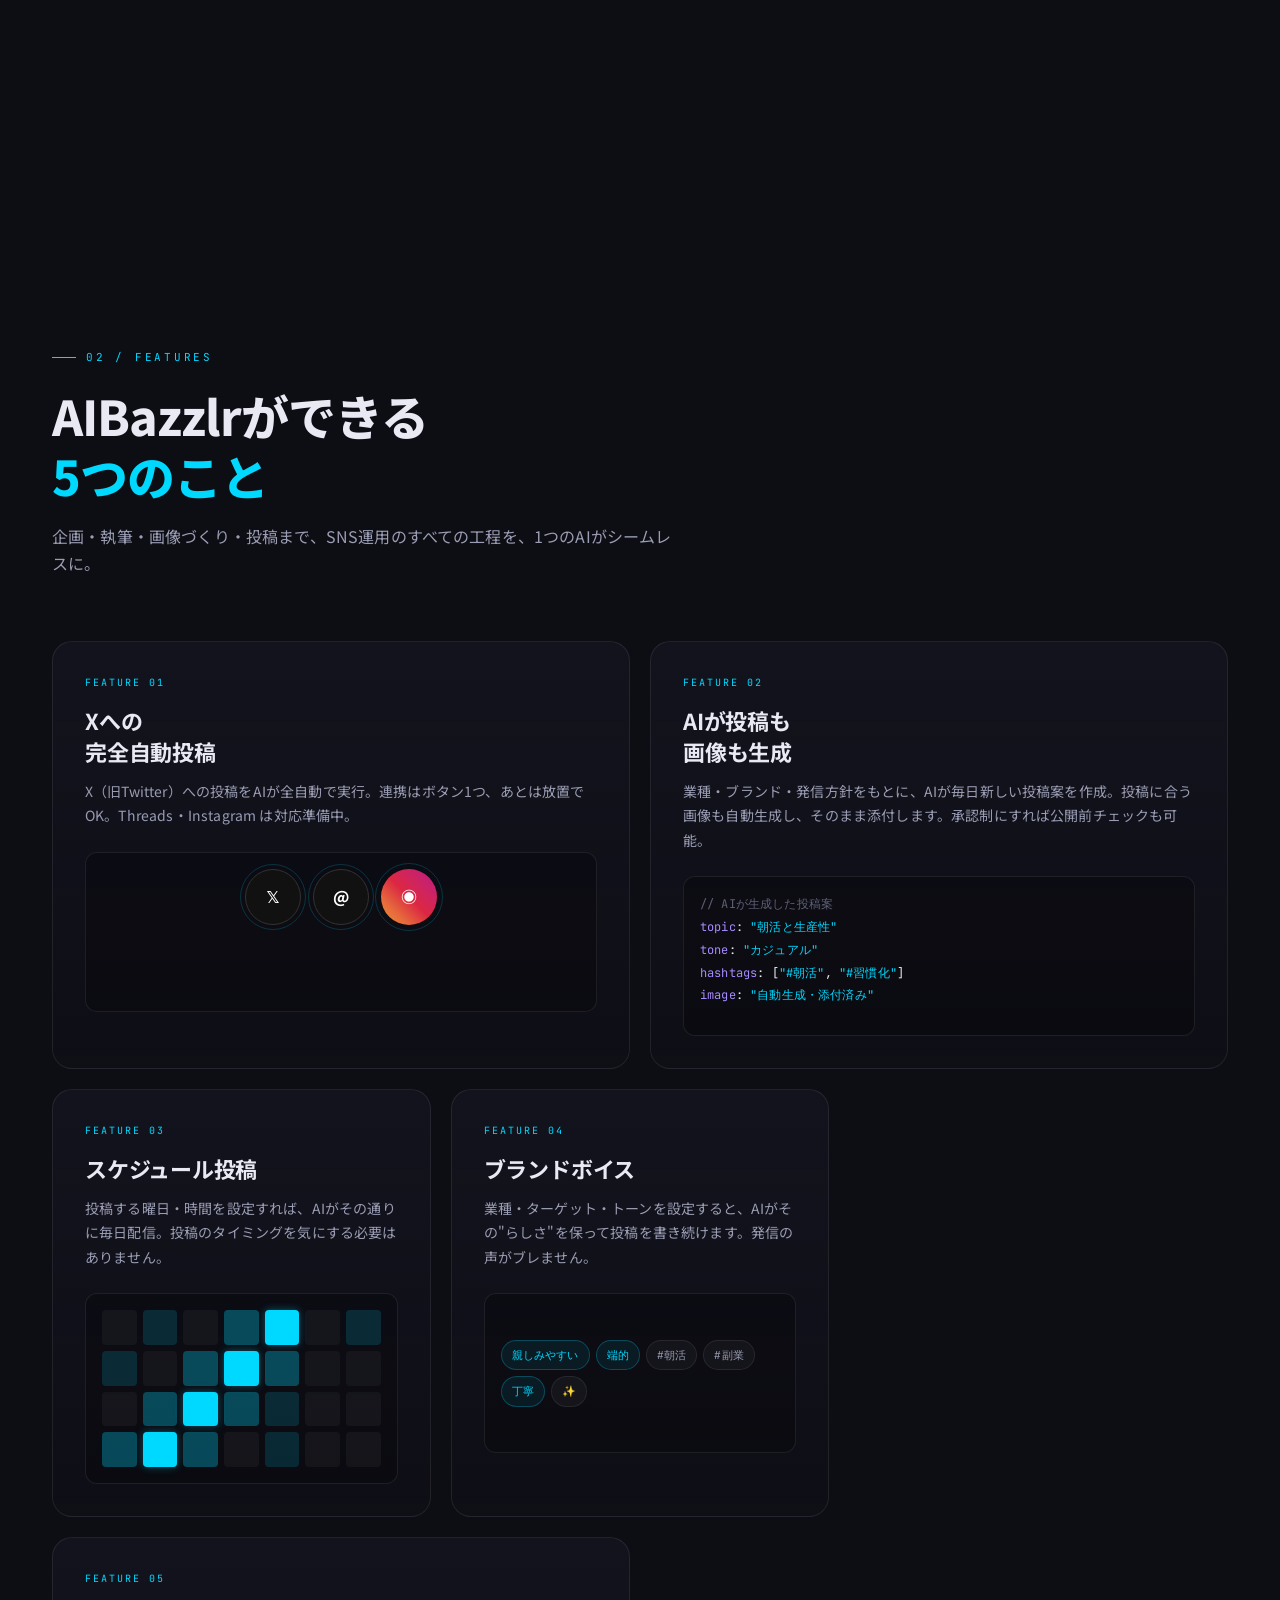
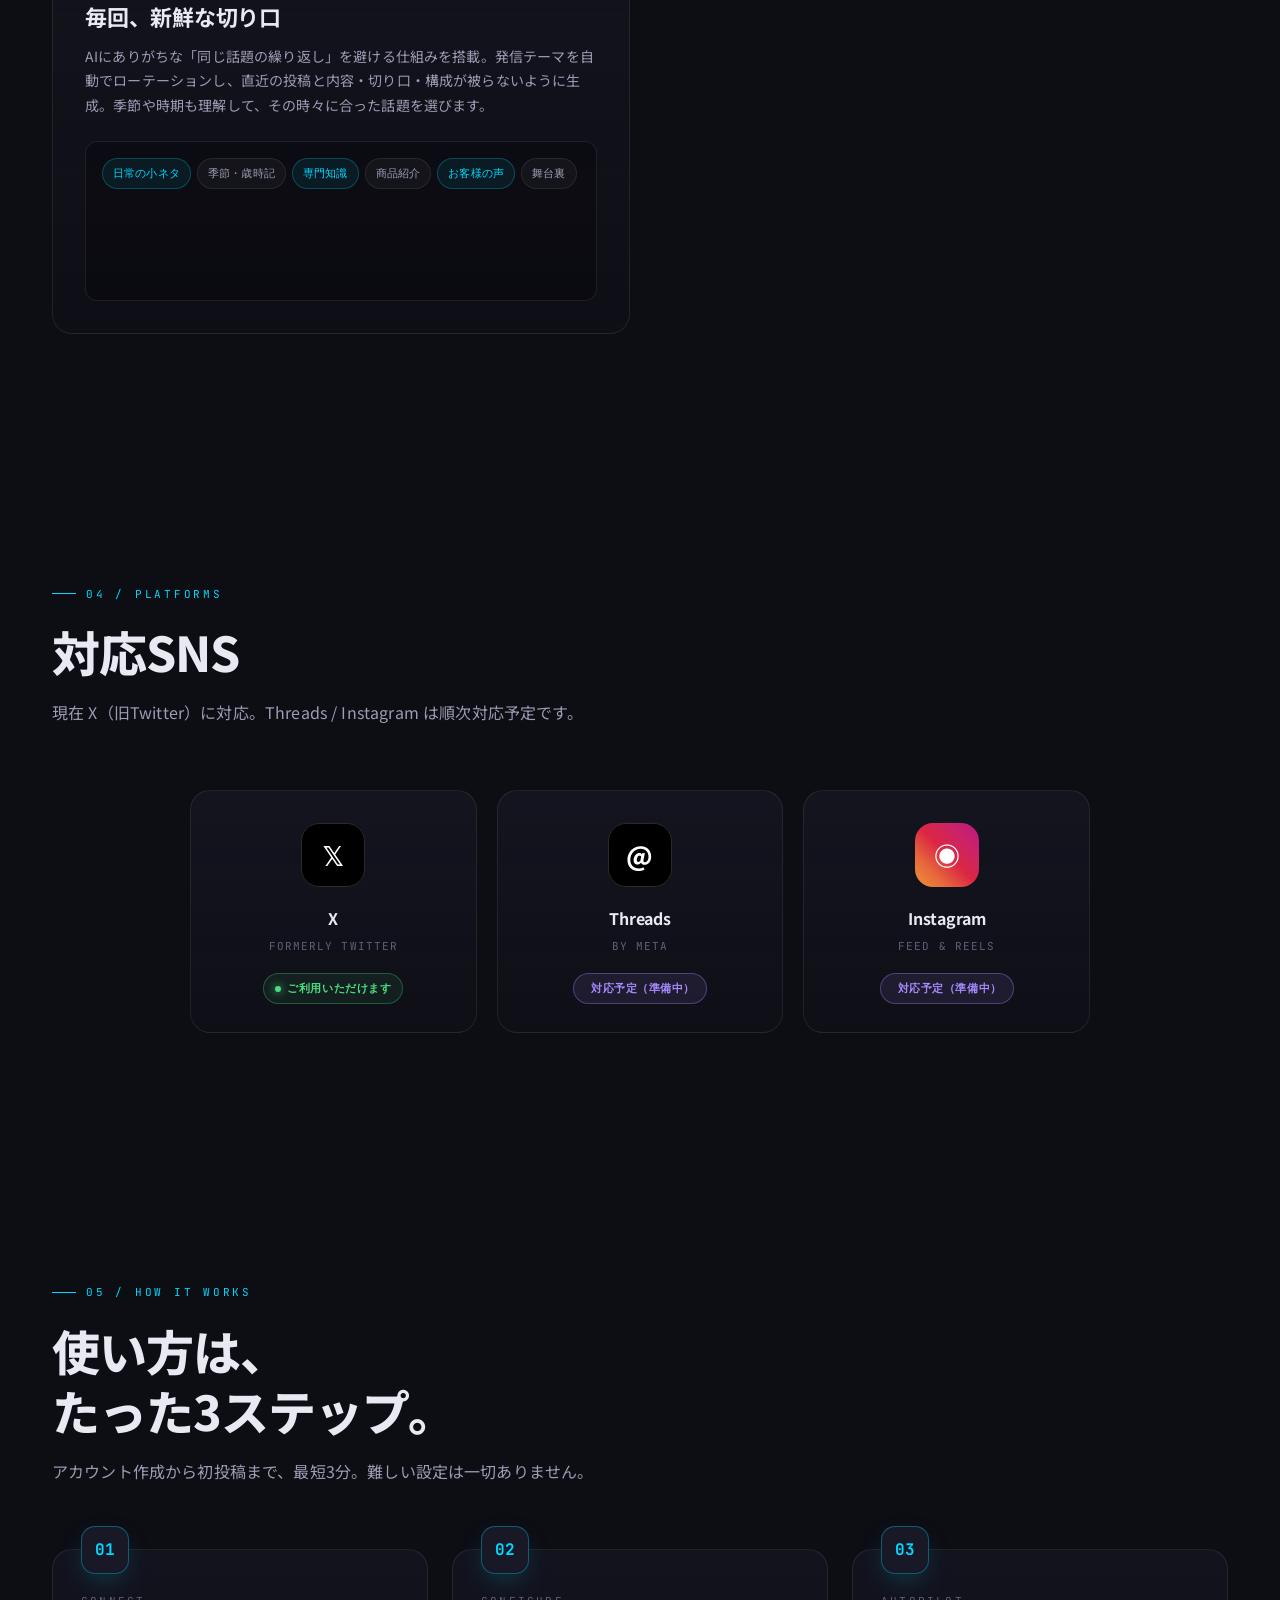
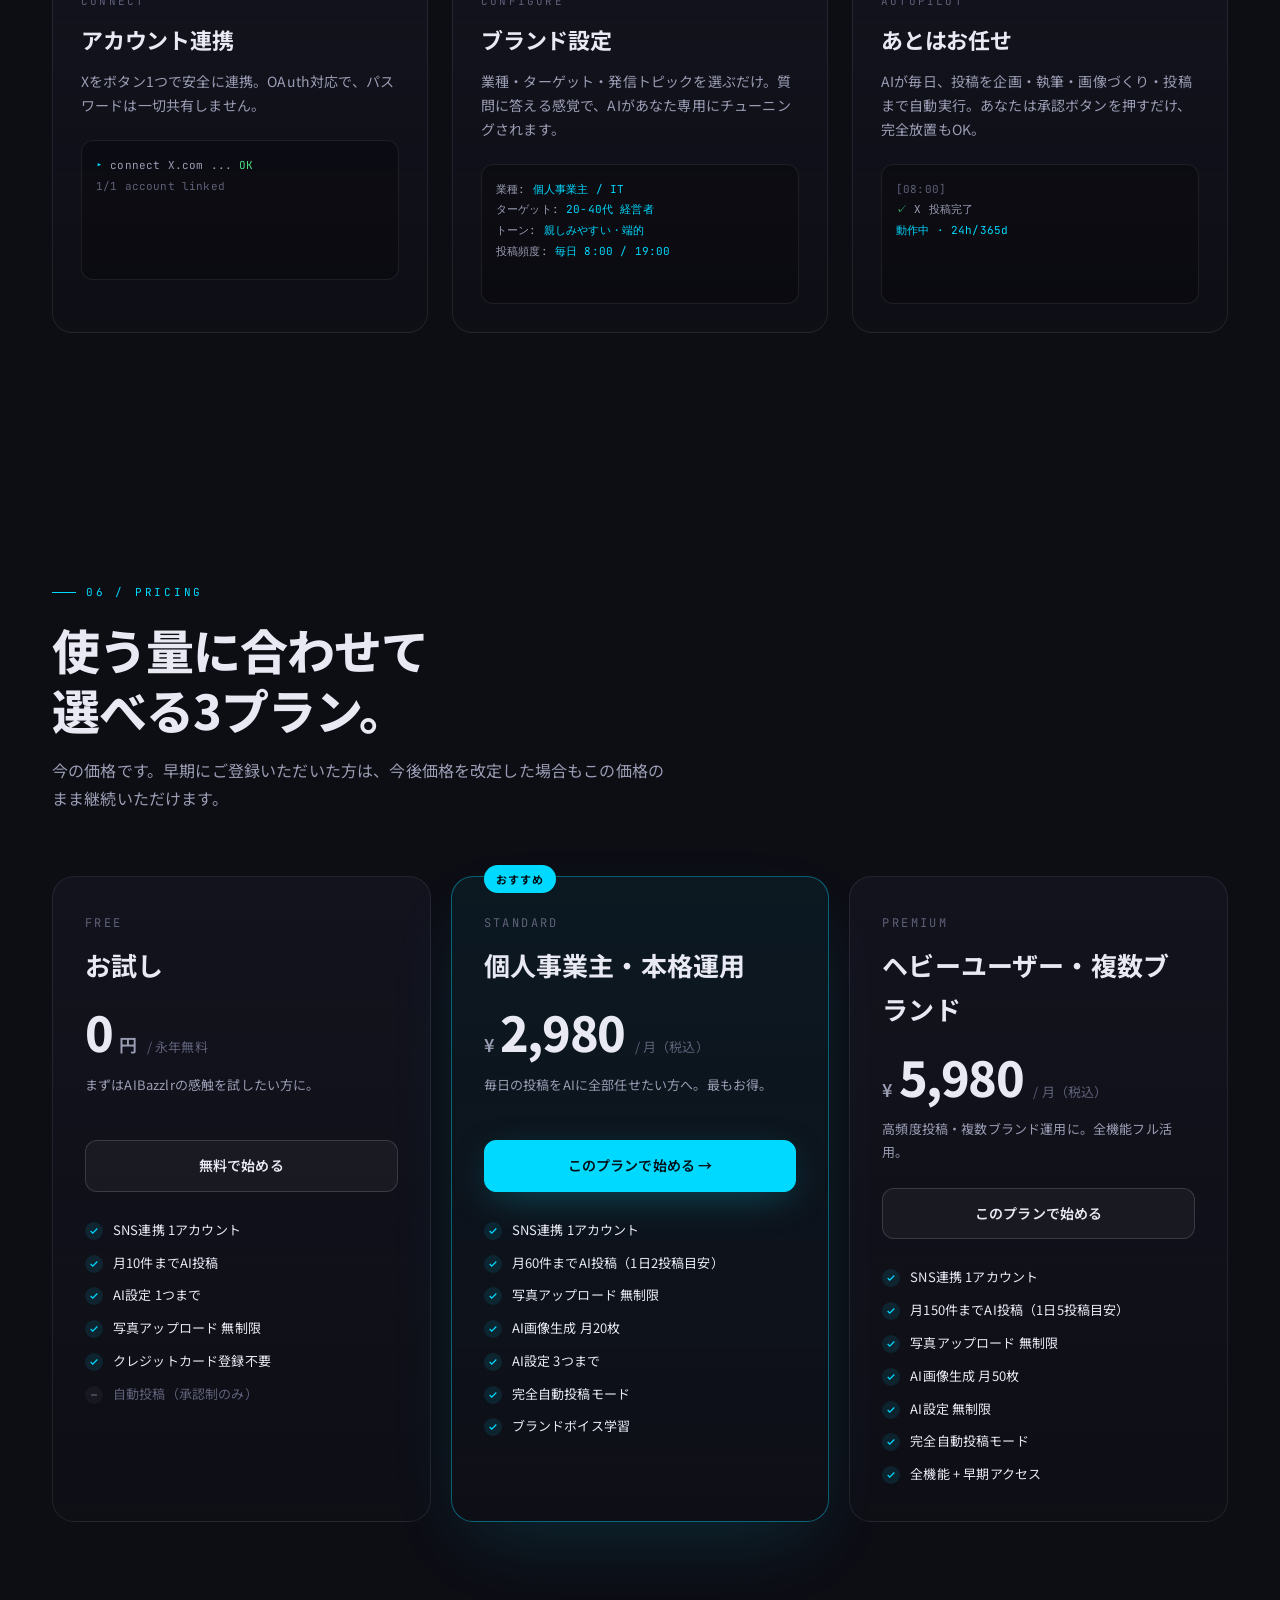
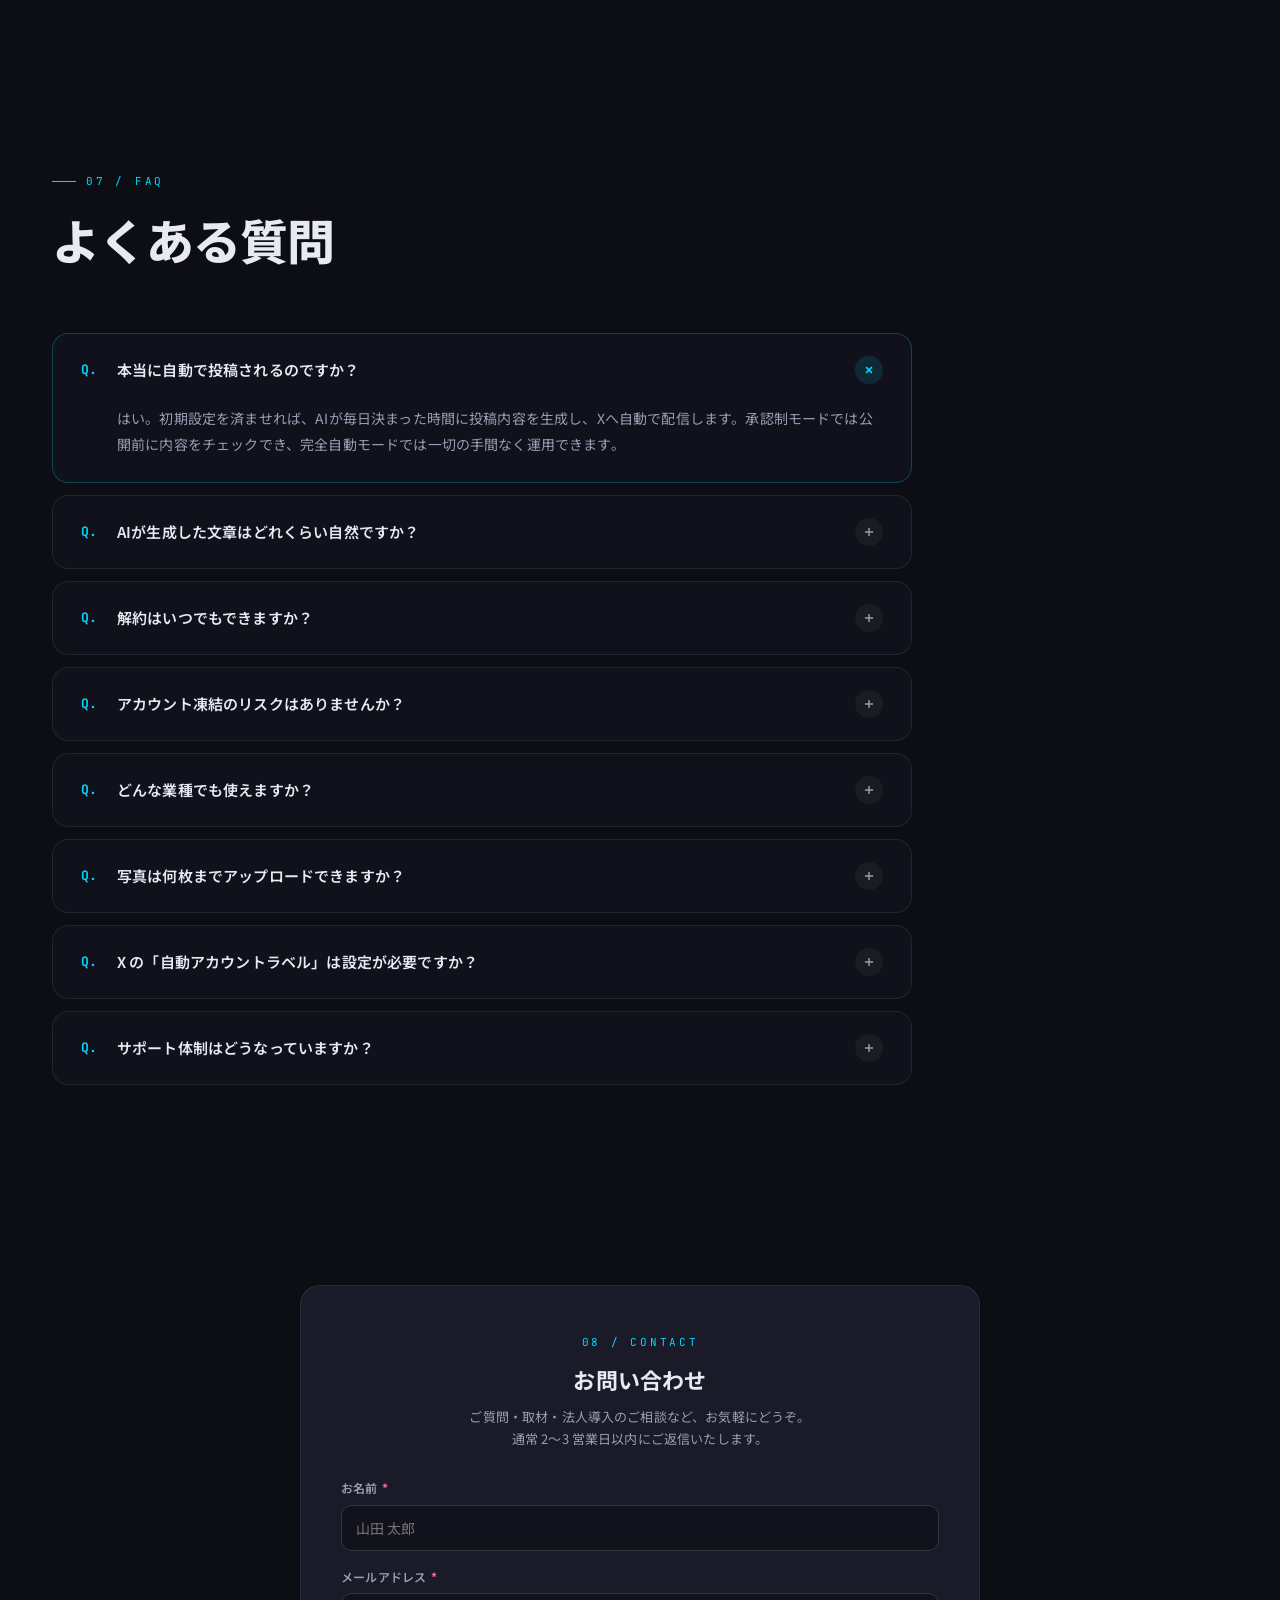
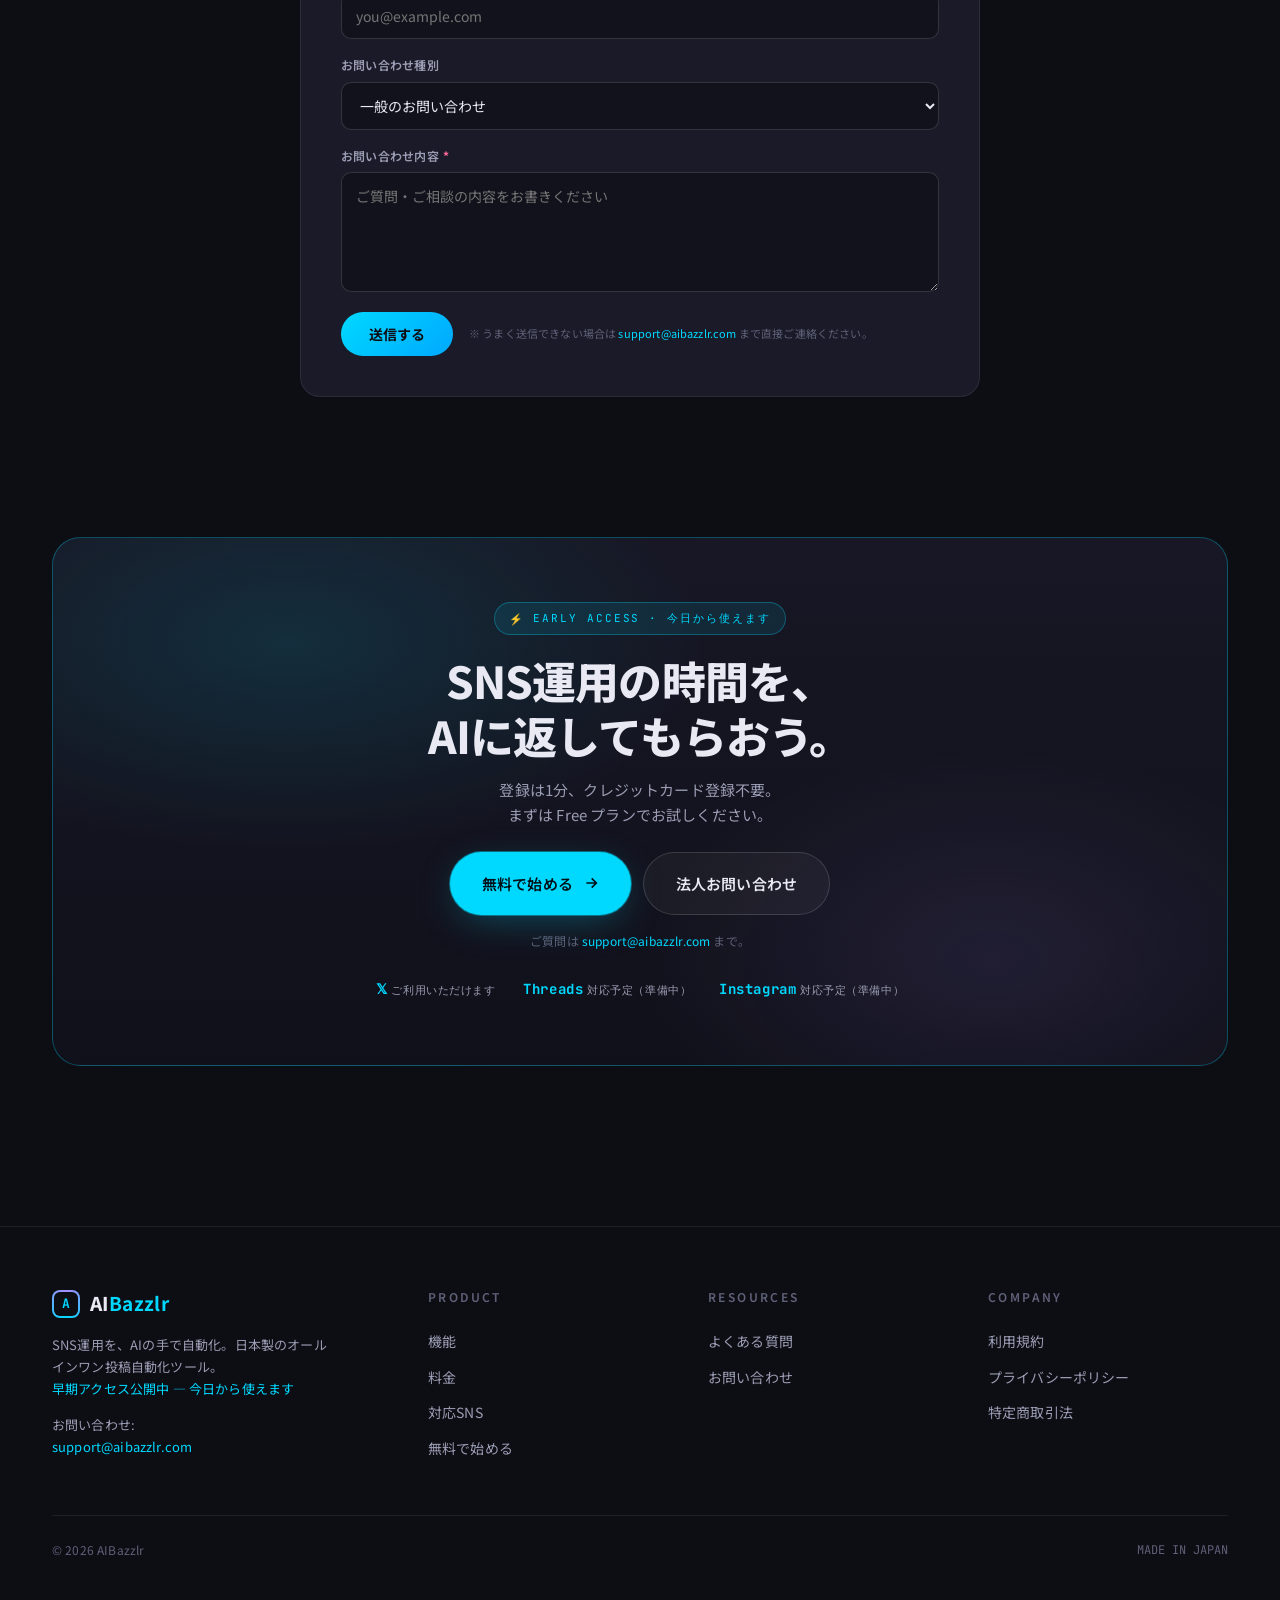
==== commit 3b88d446: "feat(lp): replace mailto with proper contact form The previous mailto: links on the 法人お問い合わせ button " ====
--- a/index.html
+++ b/index.html
@@ -1722,6 +1722,130 @@
   .reveal{ opacity: 1; transform: none; transition: opacity .7s ease, transform .7s ease; }
   .reveal.pending{ opacity: 0; transform: translateY(24px); }
   .reveal.in{ opacity: 1; transform: none; }
+
+  /* ============ Contact form (subdued — final-CTA below remains the
+     visual anchor, this is a safety net for non-conversion questions) */
+  #contact { padding: 80px 0 40px; }
+  .contact-card {
+    max-width: 680px;
+    margin: 0 auto;
+    padding: 40px;
+    background: var(--surface);
+    border: 1px solid var(--border);
+    border-radius: 20px;
+  }
+  .contact-head { text-align: center; margin-bottom: 28px; }
+  .contact-head .section-label { display: inline-block; margin-bottom: 12px; }
+  .contact-head h2 {
+    font-size: 22px;
+    font-weight: 700;
+    color: var(--text);
+    line-height: 1.5;
+    letter-spacing: 0.01em;
+  }
+  .contact-head p {
+    margin-top: 10px;
+    font-size: 13px;
+    color: var(--text-2);
+    line-height: 1.7;
+  }
+  .contact-form { display: grid; gap: 16px; }
+  .contact-field { display: grid; gap: 6px; }
+  .contact-field label {
+    font-size: 12px;
+    font-weight: 600;
+    color: var(--text-2);
+    letter-spacing: 0.02em;
+  }
+  .contact-field label .req {
+    color: var(--accent-3);
+    margin-left: 4px;
+    font-weight: 700;
+  }
+  .contact-form input[type="text"],
+  .contact-form input[type="email"],
+  .contact-form select,
+  .contact-form textarea {
+    width: 100%;
+    padding: 12px 14px;
+    border-radius: 10px;
+    border: 1px solid var(--border-2);
+    background: var(--bg-2);
+    color: var(--text);
+    font-size: 14px;
+    font-family: inherit;
+    outline: none;
+    transition: border-color .2s, box-shadow .2s;
+  }
+  .contact-form textarea {
+    resize: vertical;
+    min-height: 120px;
+    line-height: 1.6;
+  }
+  .contact-form input:focus,
+  .contact-form select:focus,
+  .contact-form textarea:focus {
+    border-color: var(--cyan);
+    box-shadow: 0 0 0 3px rgba(0,217,255,0.15);
+  }
+  .contact-honeypot {
+    /* Real users never see this; bots happily fill it. */
+    position: absolute;
+    left: -10000px;
+    width: 1px;
+    height: 1px;
+    overflow: hidden;
+    opacity: 0;
+  }
+  .contact-actions {
+    display: flex;
+    flex-wrap: wrap;
+    align-items: center;
+    gap: 16px;
+    margin-top: 4px;
+  }
+  .contact-submit {
+    padding: 12px 28px;
+    border-radius: 999px;
+    border: none;
+    background: linear-gradient(135deg, var(--cyan), var(--cyan-2));
+    color: #0d0d14;
+    font-weight: 700;
+    font-size: 14px;
+    cursor: pointer;
+    transition: transform .15s ease, box-shadow .2s;
+    font-family: inherit;
+  }
+  .contact-submit:hover { transform: translateY(-1px); box-shadow: 0 8px 24px rgba(0,217,255,0.25); }
+  .contact-submit:disabled { opacity: 0.5; cursor: not-allowed; transform: none; }
+  .contact-note {
+    font-size: 11px;
+    color: var(--text-3);
+    line-height: 1.6;
+  }
+  .contact-status {
+    display: none;
+    padding: 12px 14px;
+    border-radius: 10px;
+    font-size: 13px;
+    line-height: 1.6;
+  }
+  .contact-status.is-visible { display: block; }
+  .contact-status.is-ok {
+    background: rgba(74,222,128,0.10);
+    border: 1px solid rgba(74,222,128,0.30);
+    color: var(--success);
+  }
+  .contact-status.is-err {
+    background: rgba(255,107,154,0.10);
+    border: 1px solid rgba(255,107,154,0.30);
+    color: var(--accent-3);
+  }
+  .contact-status a { color: inherit; text-decoration: underline; }
+  @media (max-width: 640px) {
+    .contact-card { padding: 28px 20px; }
+    .contact-submit { width: 100%; }
+  }
 </style>
 </head>
 <body>
@@ -2257,6 +2381,90 @@
   </div>
 </section>
 
+<!-- =============== CONTACT (お問い合わせフォーム) =============== -->
+<section id="contact">
+  <div class="wrap">
+    <div class="contact-card reveal">
+      <div class="contact-head">
+        <span class="section-label">08 / CONTACT</span>
+        <h2>お問い合わせ</h2>
+        <p>
+          ご質問・取材・法人導入のご相談など、お気軽にどうぞ。<br>
+          通常 2〜3 営業日以内にご返信いたします。
+        </p>
+      </div>
+
+      <form class="contact-form" id="contactForm" novalidate>
+        <!-- Honeypot: hidden from humans, irresistible to bots. -->
+        <div class="contact-honeypot" aria-hidden="true">
+          <label for="contact-website">Website (do not fill)</label>
+          <input
+            type="text"
+            id="contact-website"
+            name="website"
+            tabindex="-1"
+            autocomplete="off"
+          />
+        </div>
+
+        <div class="contact-field">
+          <label for="contact-name">お名前<span class="req">*</span></label>
+          <input
+            type="text"
+            id="contact-name"
+            name="name"
+            required
+            autocomplete="name"
+            maxlength="200"
+            placeholder="山田 太郎"
+          />
+        </div>
+
+        <div class="contact-field">
+          <label for="contact-email">メールアドレス<span class="req">*</span></label>
+          <input
+            type="email"
+            id="contact-email"
+            name="email"
+            required
+            autocomplete="email"
+            maxlength="254"
+            placeholder="you@example.com"
+          />
+        </div>
+
+        <div class="contact-field">
+          <label for="contact-type">お問い合わせ種別</label>
+          <select id="contact-type" name="inquiry_type">
+            <option value="general">一般のお問い合わせ</option>
+            <option value="business">法人のお問い合わせ</option>
+          </select>
+        </div>
+
+        <div class="contact-field">
+          <label for="contact-message">お問い合わせ内容<span class="req">*</span></label>
+          <textarea
+            id="contact-message"
+            name="message"
+            required
+            maxlength="5000"
+            placeholder="ご質問・ご相談の内容をお書きください"
+          ></textarea>
+        </div>
+
+        <div class="contact-status" id="contactStatus" role="status" aria-live="polite"></div>
+
+        <div class="contact-actions">
+          <button type="submit" class="contact-submit" id="contactSubmit">送信する</button>
+          <p class="contact-note">
+            ※ うまく送信できない場合は <a href="mailto:support@aibazzlr.com" style="color:var(--cyan);">support@aibazzlr.com</a> まで直接ご連絡ください。
+          </p>
+        </div>
+      </form>
+    </div>
+  </div>
+</section>
+
 <!-- =============== FINAL CTA (今すぐ始める) =============== -->
 <section id="get-started" class="waitlist">
   <div class="wrap">
@@ -2275,7 +2483,7 @@
           無料で始める
           <svg class="arrow" width="16" height="16" viewBox="0 0 24 24" fill="none" stroke="currentColor" stroke-width="2.5"><path d="M5 12h14M13 5l7 7-7 7"/></svg>
         </a>
-        <a href="mailto:support@aibazzlr.com?subject=AIBazzlr%20%E6%B3%95%E4%BA%BA%E3%81%8A%E5%95%8F%E3%81%84%E5%90%88%E3%82%8F%E3%81%9B" class="btn btn-ghost" style="padding:18px 32px; font-size:15px;">法人お問い合わせ</a>
+        <a href="#contact" data-inquiry-type="business" class="btn btn-ghost" style="padding:18px 32px; font-size:15px;">法人お問い合わせ</a>
       </div>
 
       <p class="wl-note">
@@ -2317,7 +2525,7 @@
       <div class="foot-col">
         <h4>Resources</h4>
         <a href="#faq">よくある質問</a>
-        <a href="mailto:support@aibazzlr.com">お問い合わせ</a>
+        <a href="#contact">お問い合わせ</a>
       </div>
       <div class="foot-col">
         <h4>Company</h4>
@@ -2528,6 +2736,107 @@
       if(window.innerWidth >= 768 && btn.getAttribute('aria-expanded') === 'true') setOpen(false);
     });
   })();
+
+  // ===== Contact form: POST to app.aibazzlr.com/api/contact =====
+  // The LP is intentionally static, so the form posts cross-origin to
+  // the Next app, which CORS-allows aibazzlr.com / *.vercel.app /
+  // localhost. The Next route handles Resend + honeypot + validation.
+  (function contactForm(){
+    var CONTACT_ENDPOINT = "https://app.aibazzlr.com/api/contact";
+    var SUPPORT_FALLBACK_HTML =
+      'お手数ですが <a href="mailto:support@aibazzlr.com">support@aibazzlr.com</a> まで直接ご連絡ください。';
+
+    // 1) Links that point at #contact with data-inquiry-type="business"
+    //    (e.g. the 法人お問い合わせ button) should pre-select the type
+    //    AFTER the scroll lands.
+    document
+      .querySelectorAll('a[href="#contact"][data-inquiry-type]')
+      .forEach(function(a){
+        a.addEventListener('click', function(){
+          var preset = a.getAttribute('data-inquiry-type');
+          setTimeout(function(){
+            var sel = document.getElementById('contact-type');
+            if(sel) sel.value = preset;
+          }, 0);
+        });
+      });
+
+    var form = document.getElementById('contactForm');
+    if(!form) return;
+    var status = document.getElementById('contactStatus');
+    var submitBtn = document.getElementById('contactSubmit');
+
+    function showStatus(kind, msg){
+      if(!status) return;
+      status.className = 'contact-status is-visible ' + (kind === 'ok' ? 'is-ok' : 'is-err');
+      status.innerHTML = msg;
+    }
+
+    form.addEventListener('submit', async function(e){
+      e.preventDefault();
+      if(!submitBtn) return;
+      // Bare HTML5 validation as a first pass — name / email / message
+      // are all marked required + email type. If the browser flags
+      // anything we let it surface its native UI rather than silently
+      // re-rendering an error string ourselves.
+      if(!form.checkValidity()){
+        form.reportValidity();
+        return;
+      }
+
+      submitBtn.disabled = true;
+      var originalLabel = submitBtn.textContent;
+      submitBtn.textContent = '送信中...';
+      if(status){ status.className = 'contact-status'; status.innerHTML = ''; }
+
+      var data = {
+        name: (document.getElementById('contact-name')||{}).value || '',
+        email: (document.getElementById('contact-email')||{}).value || '',
+        inquiry_type: (document.getElementById('contact-type')||{}).value || 'general',
+        message: (document.getElementById('contact-message')||{}).value || '',
+        // Honeypot field — should always be empty when humans submit.
+        website: (document.getElementById('contact-website')||{}).value || ''
+      };
+
+      var failMsg = null;
+      try {
+        var res = await fetch(CONTACT_ENDPOINT, {
+          method: 'POST',
+          headers: { 'Content-Type': 'application/json' },
+          body: JSON.stringify(data)
+        });
+        if(res.ok){
+          showStatus('ok',
+            '送信しました。担当者より追ってメールでご連絡します。');
+          form.reset();
+        } else {
+          // Try to surface the server's actual error message, but never
+          // claim success when something went wrong.
+          var body = await res.json().catch(function(){ return {}; });
+          failMsg = (body && body.error)
+            ? body.error
+            : ('送信に失敗しました（HTTP ' + res.status + '）。');
+        }
+      } catch (err) {
+        // Network / CORS / DNS / offline failure — never fake success.
+        failMsg = '送信に失敗しました（' +
+          (err && err.message ? err.message : 'ネットワークエラー') +
+          '）。';
+      }
+
+      if(failMsg){
+        // Server-side errors already include the support email; for
+        // client-side failures we have to append it ourselves so the
+        // user is never left without an alternate channel.
+        var alreadyHasFallback = /support@aibazzlr\.com/.test(failMsg);
+        showStatus('err',
+          failMsg + (alreadyHasFallback ? '' : ' ' + SUPPORT_FALLBACK_HTML));
+      }
+
+      submitBtn.disabled = false;
+      submitBtn.textContent = originalLabel || '送信する';
+    });
+  })();
 </script>
 
 </body>
